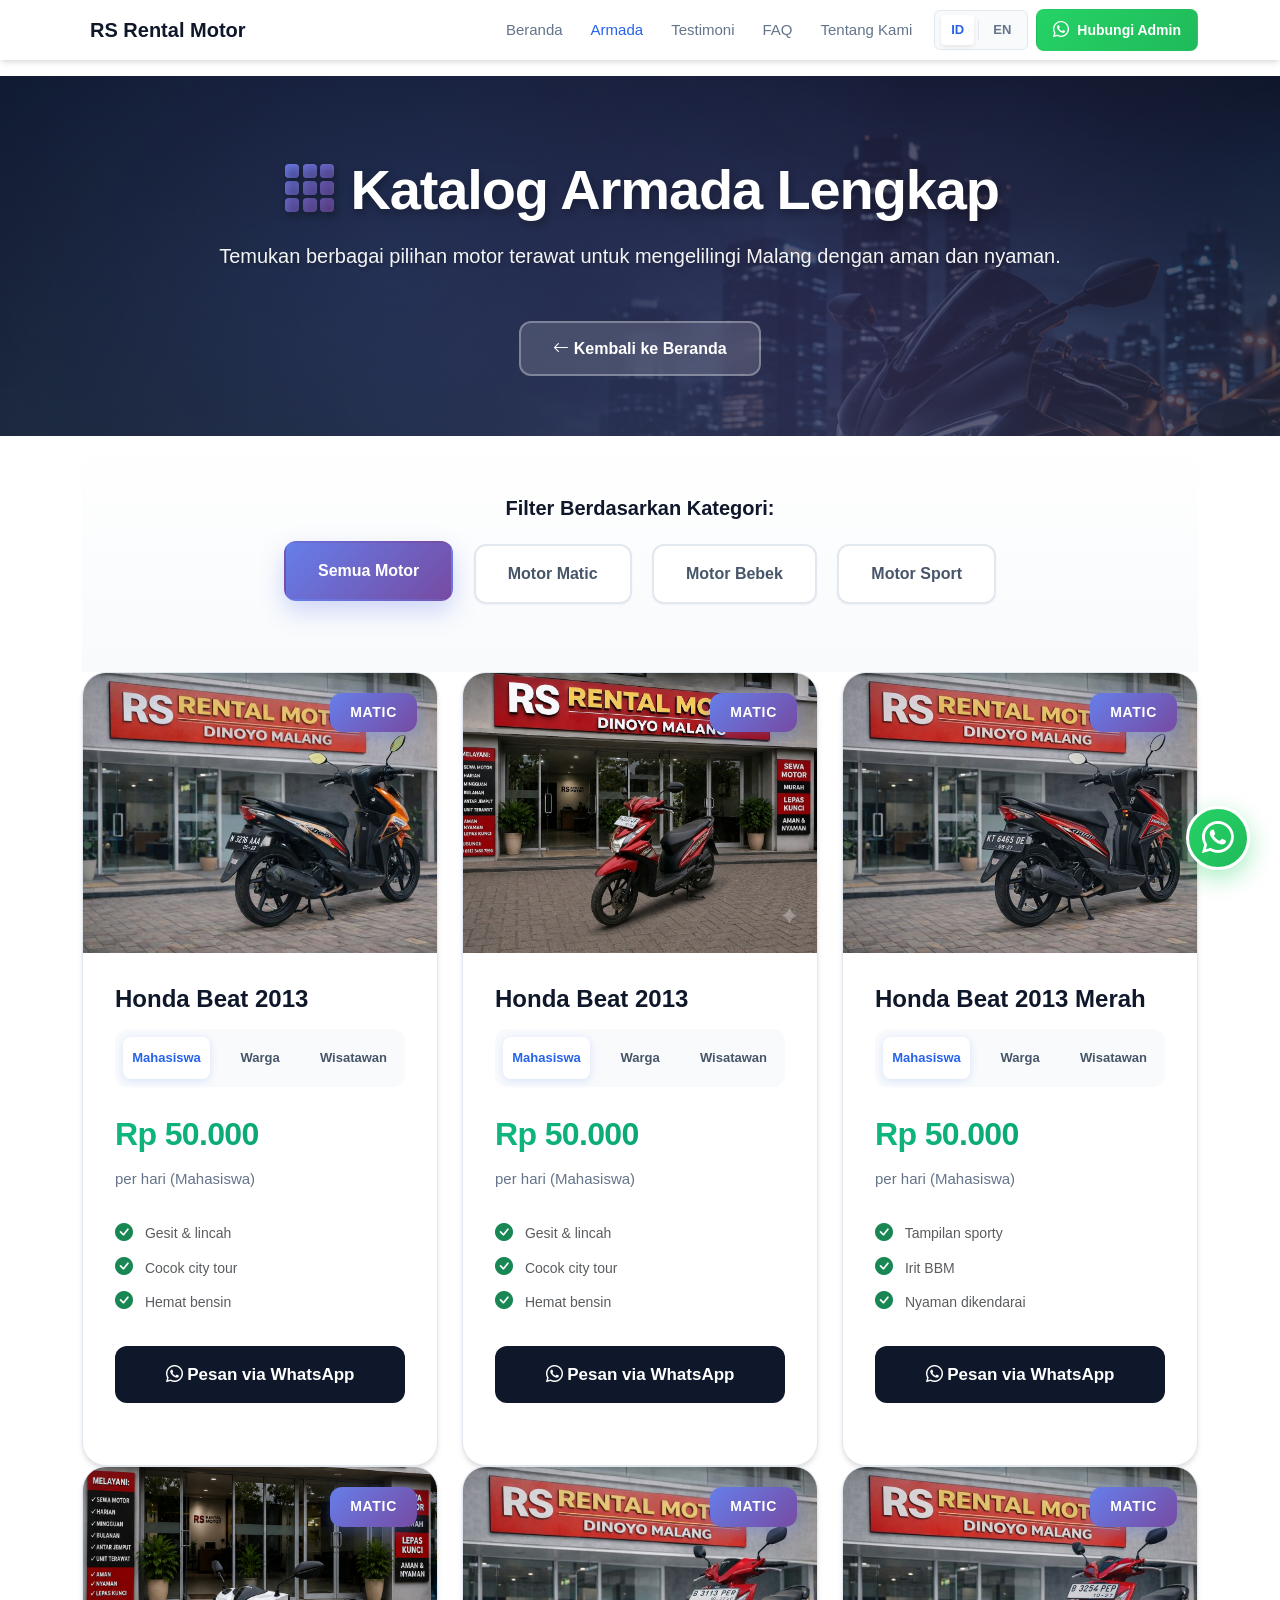
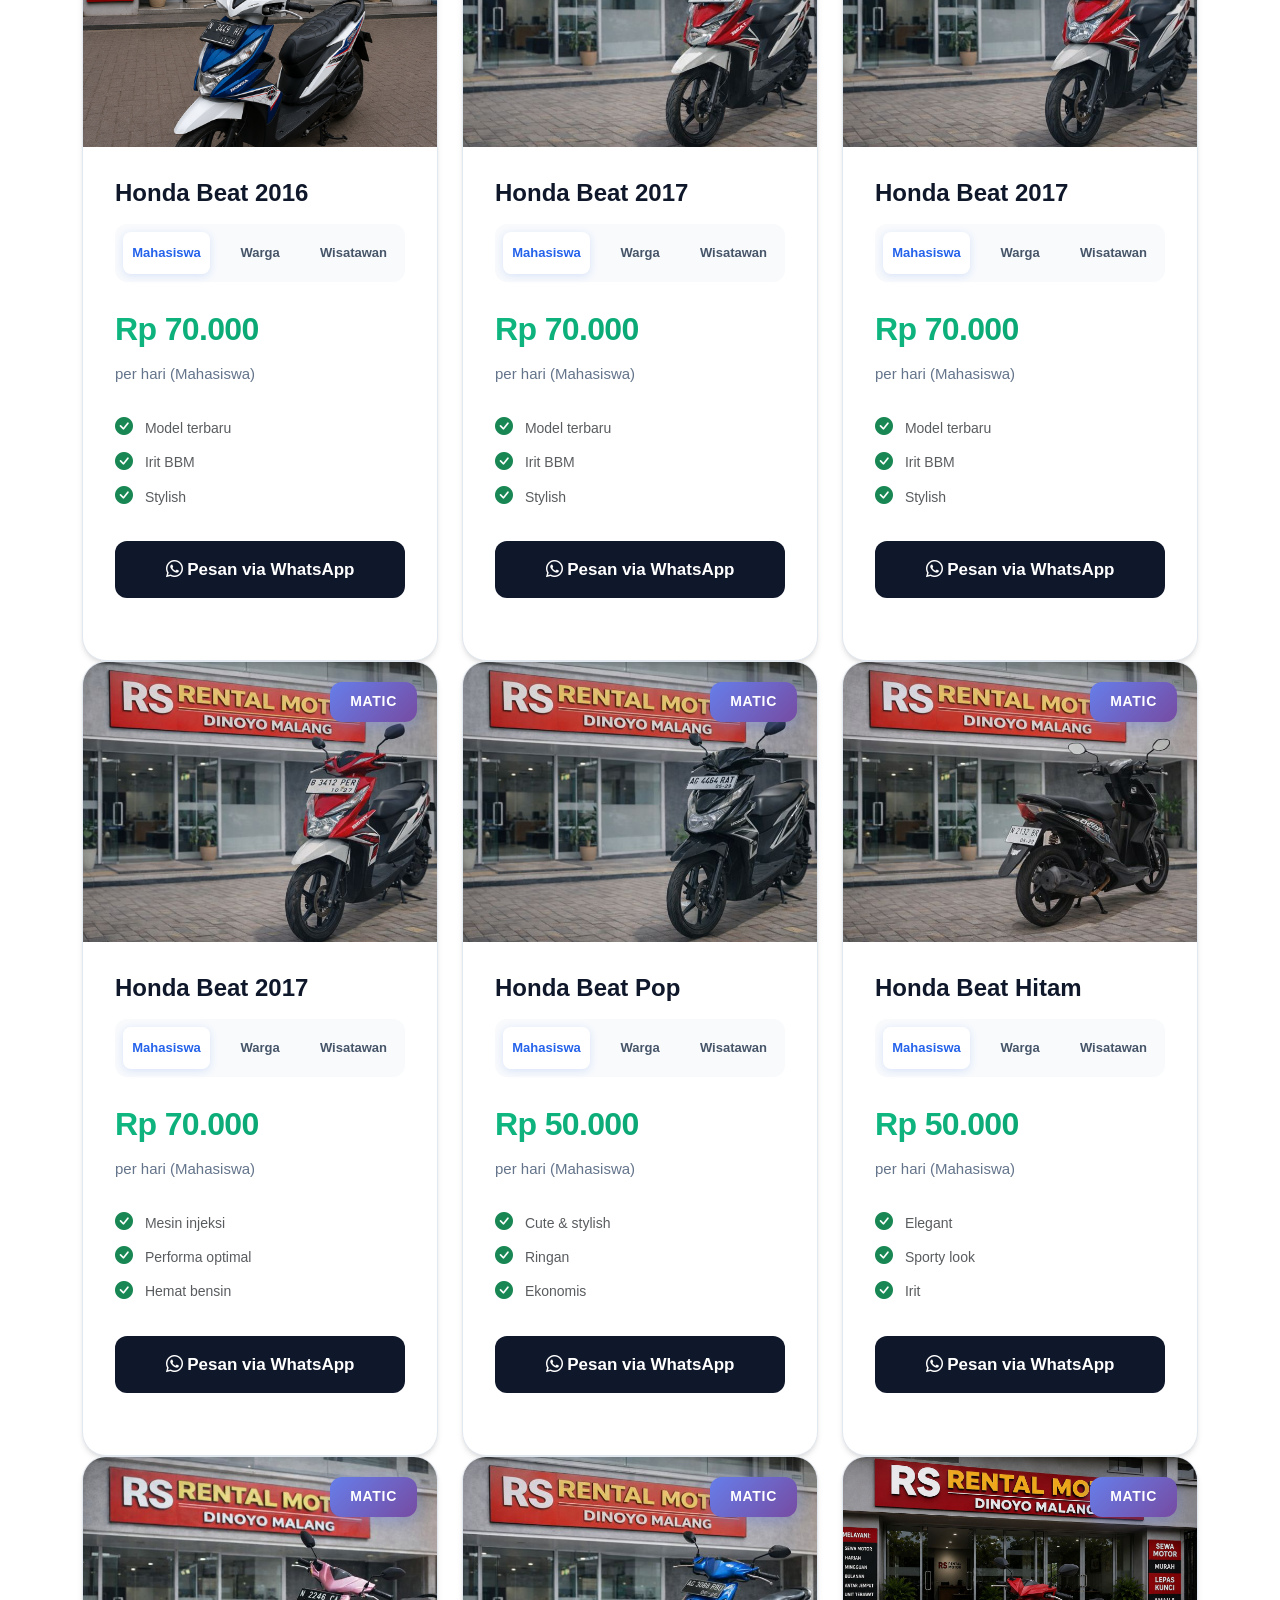
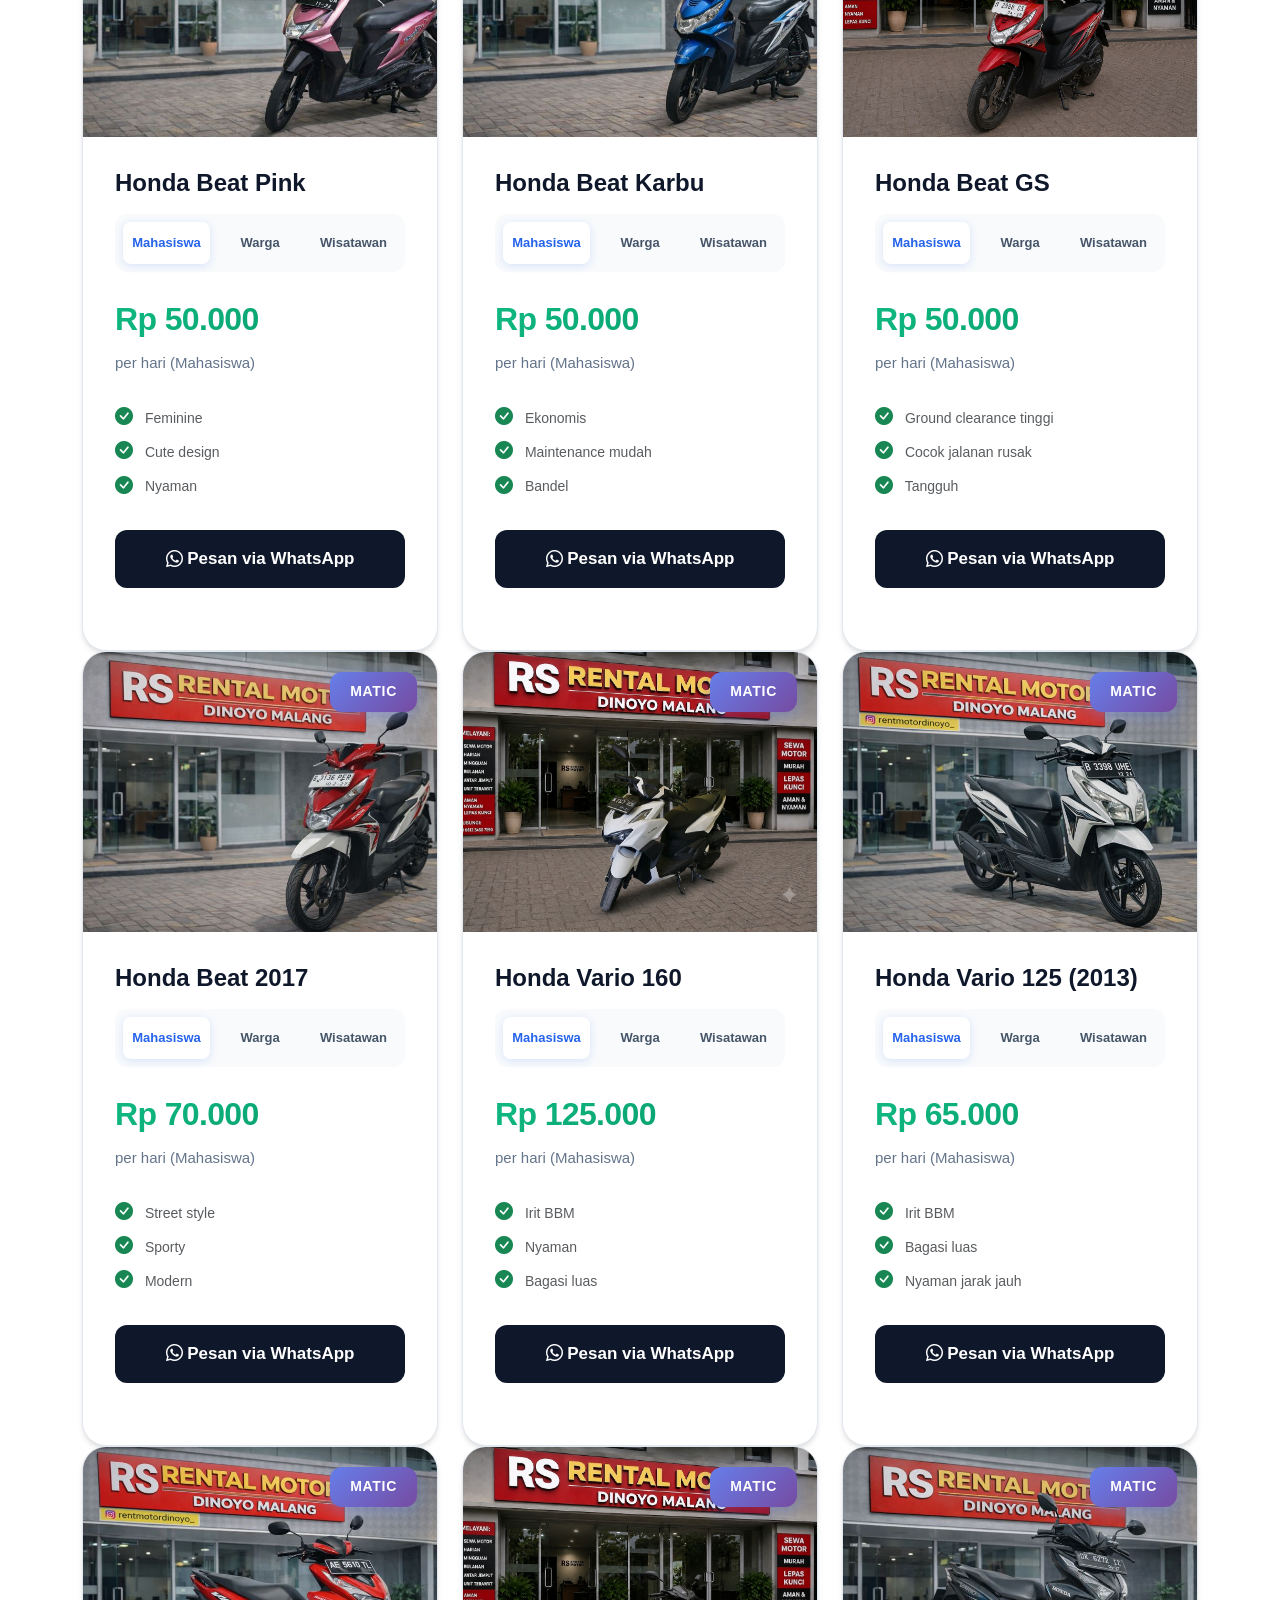
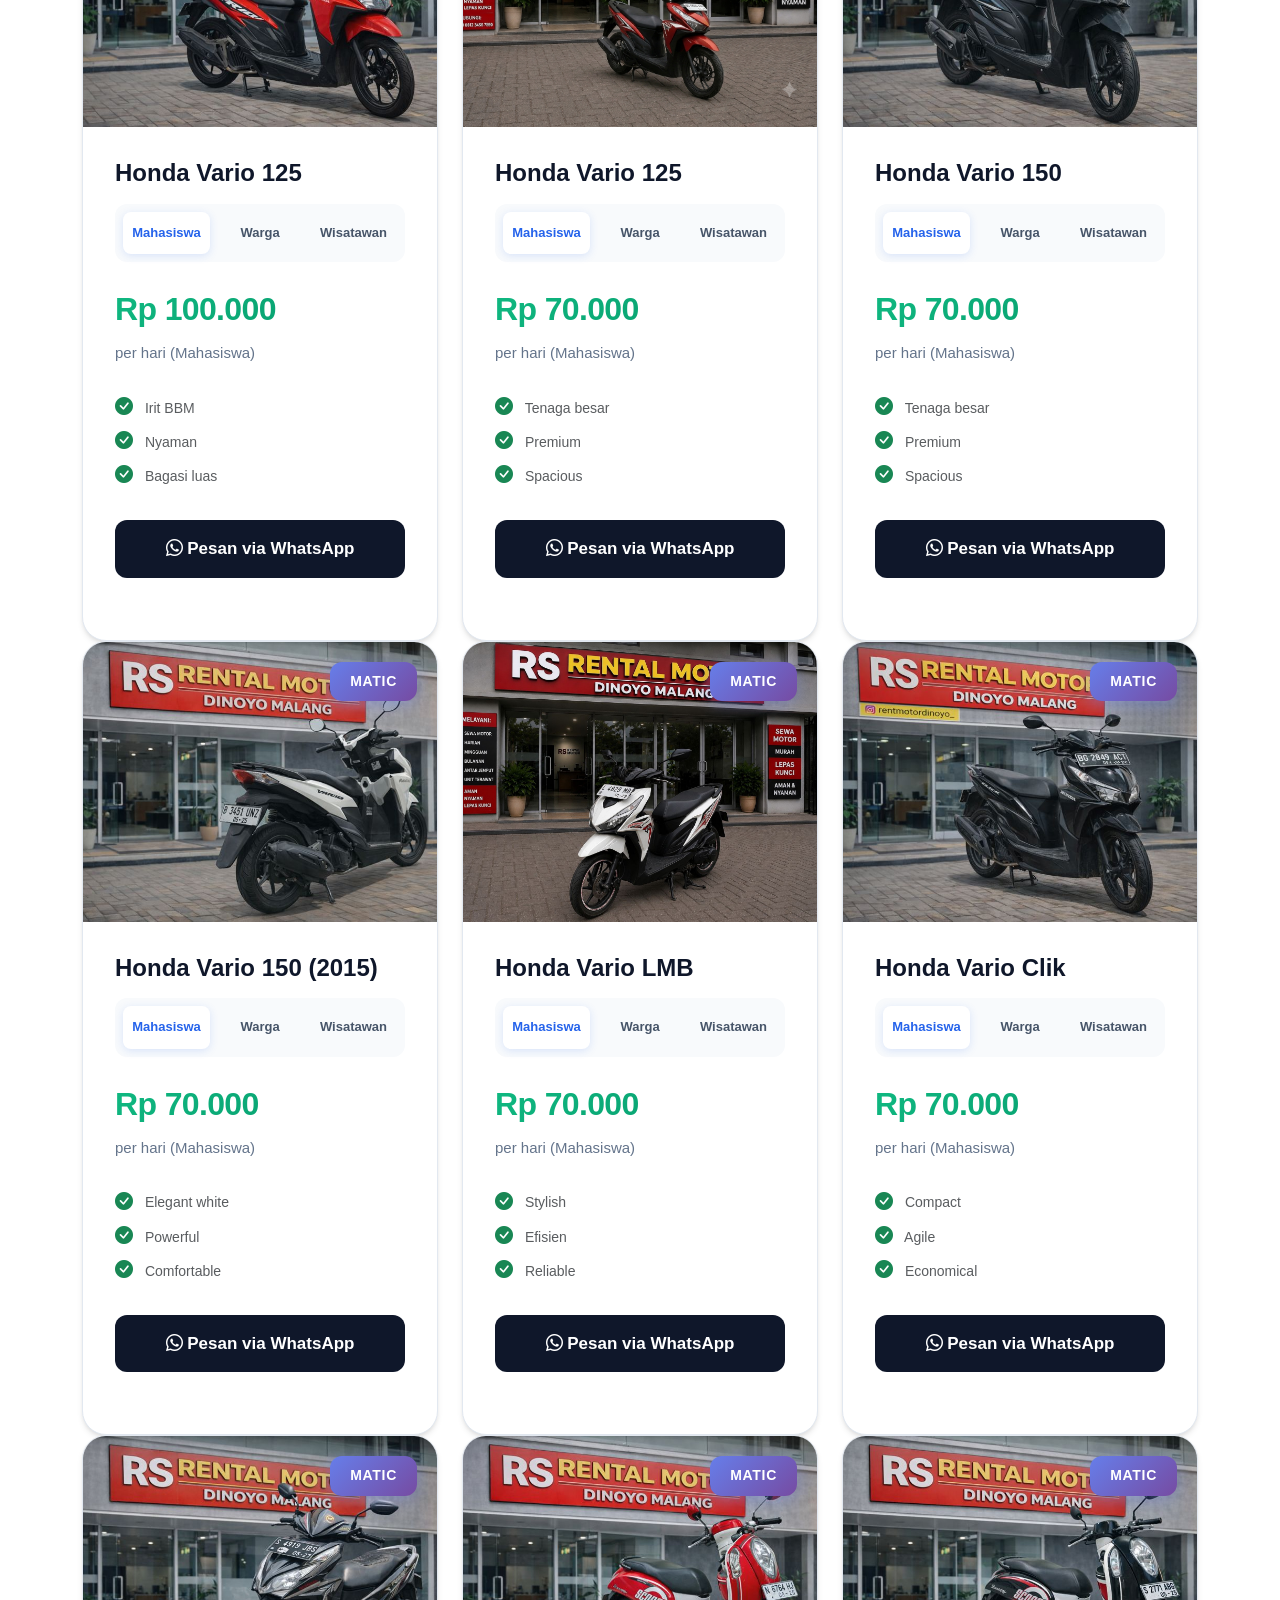
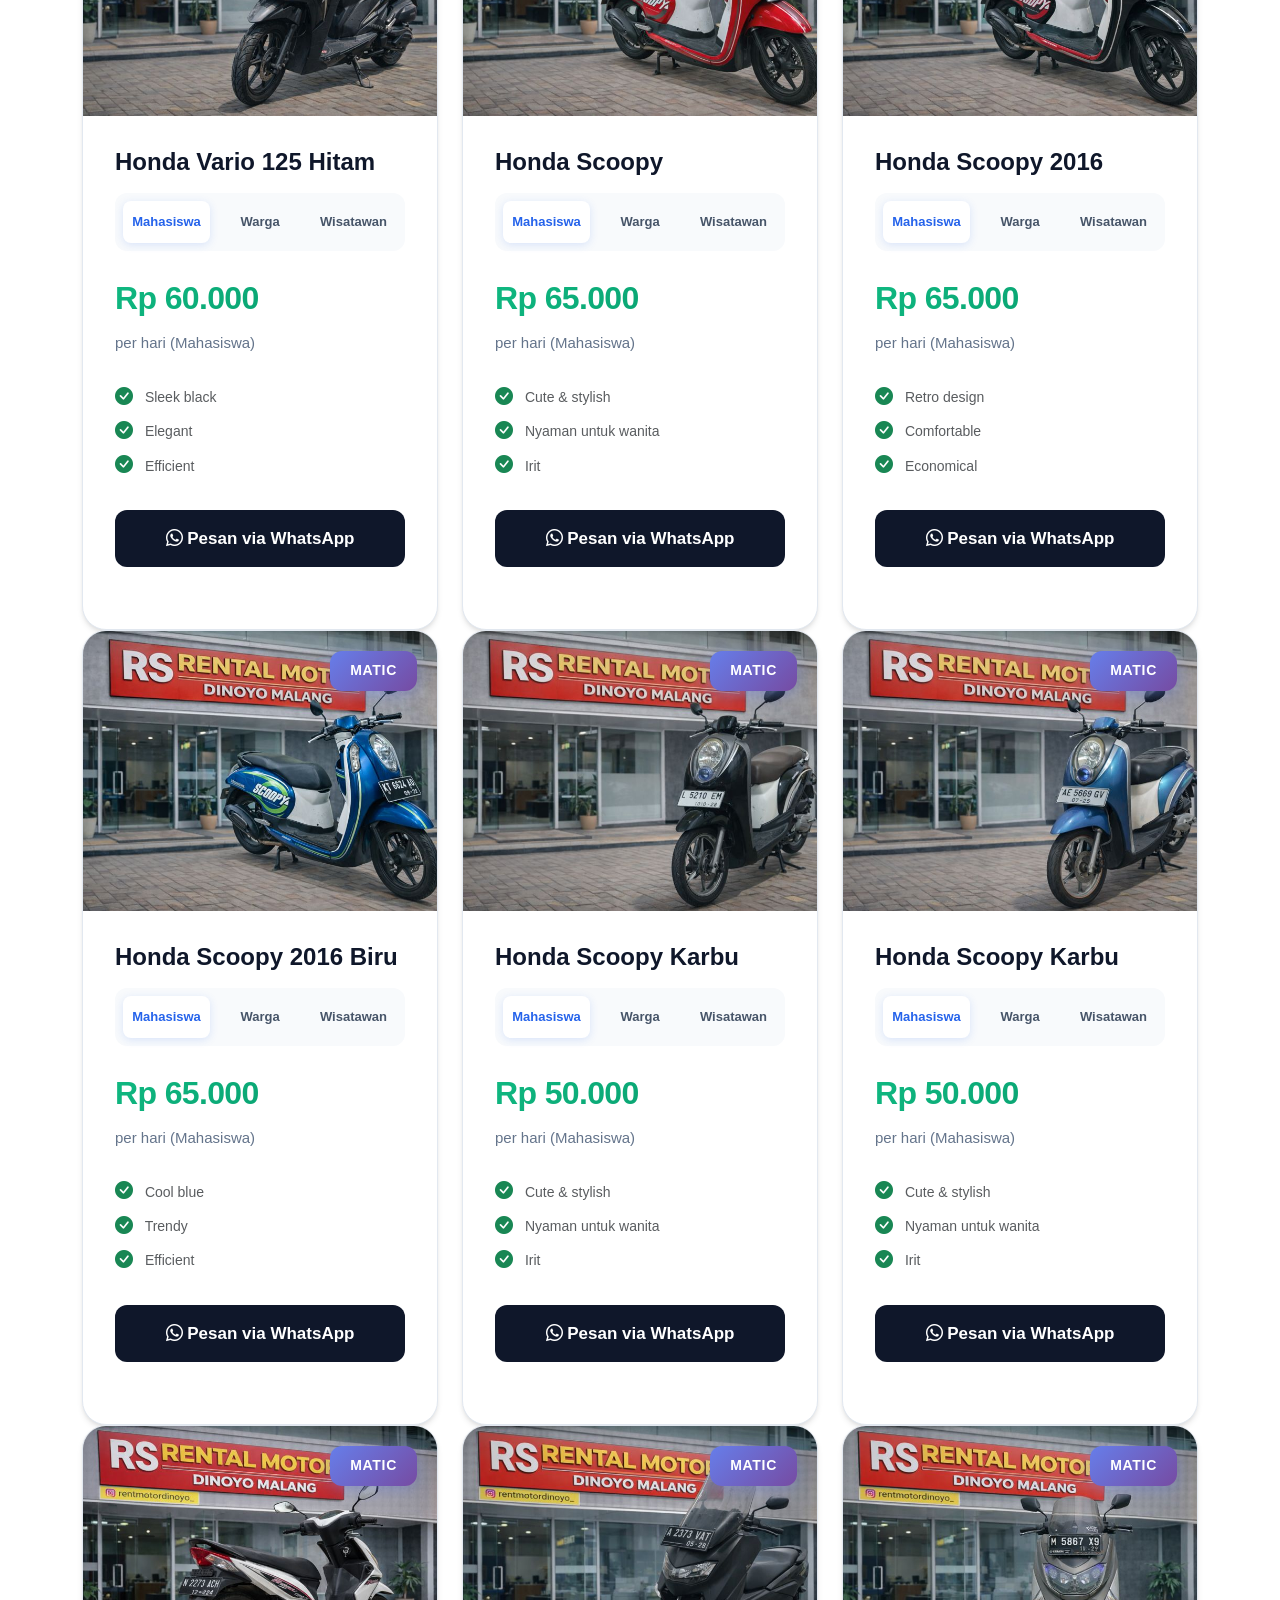
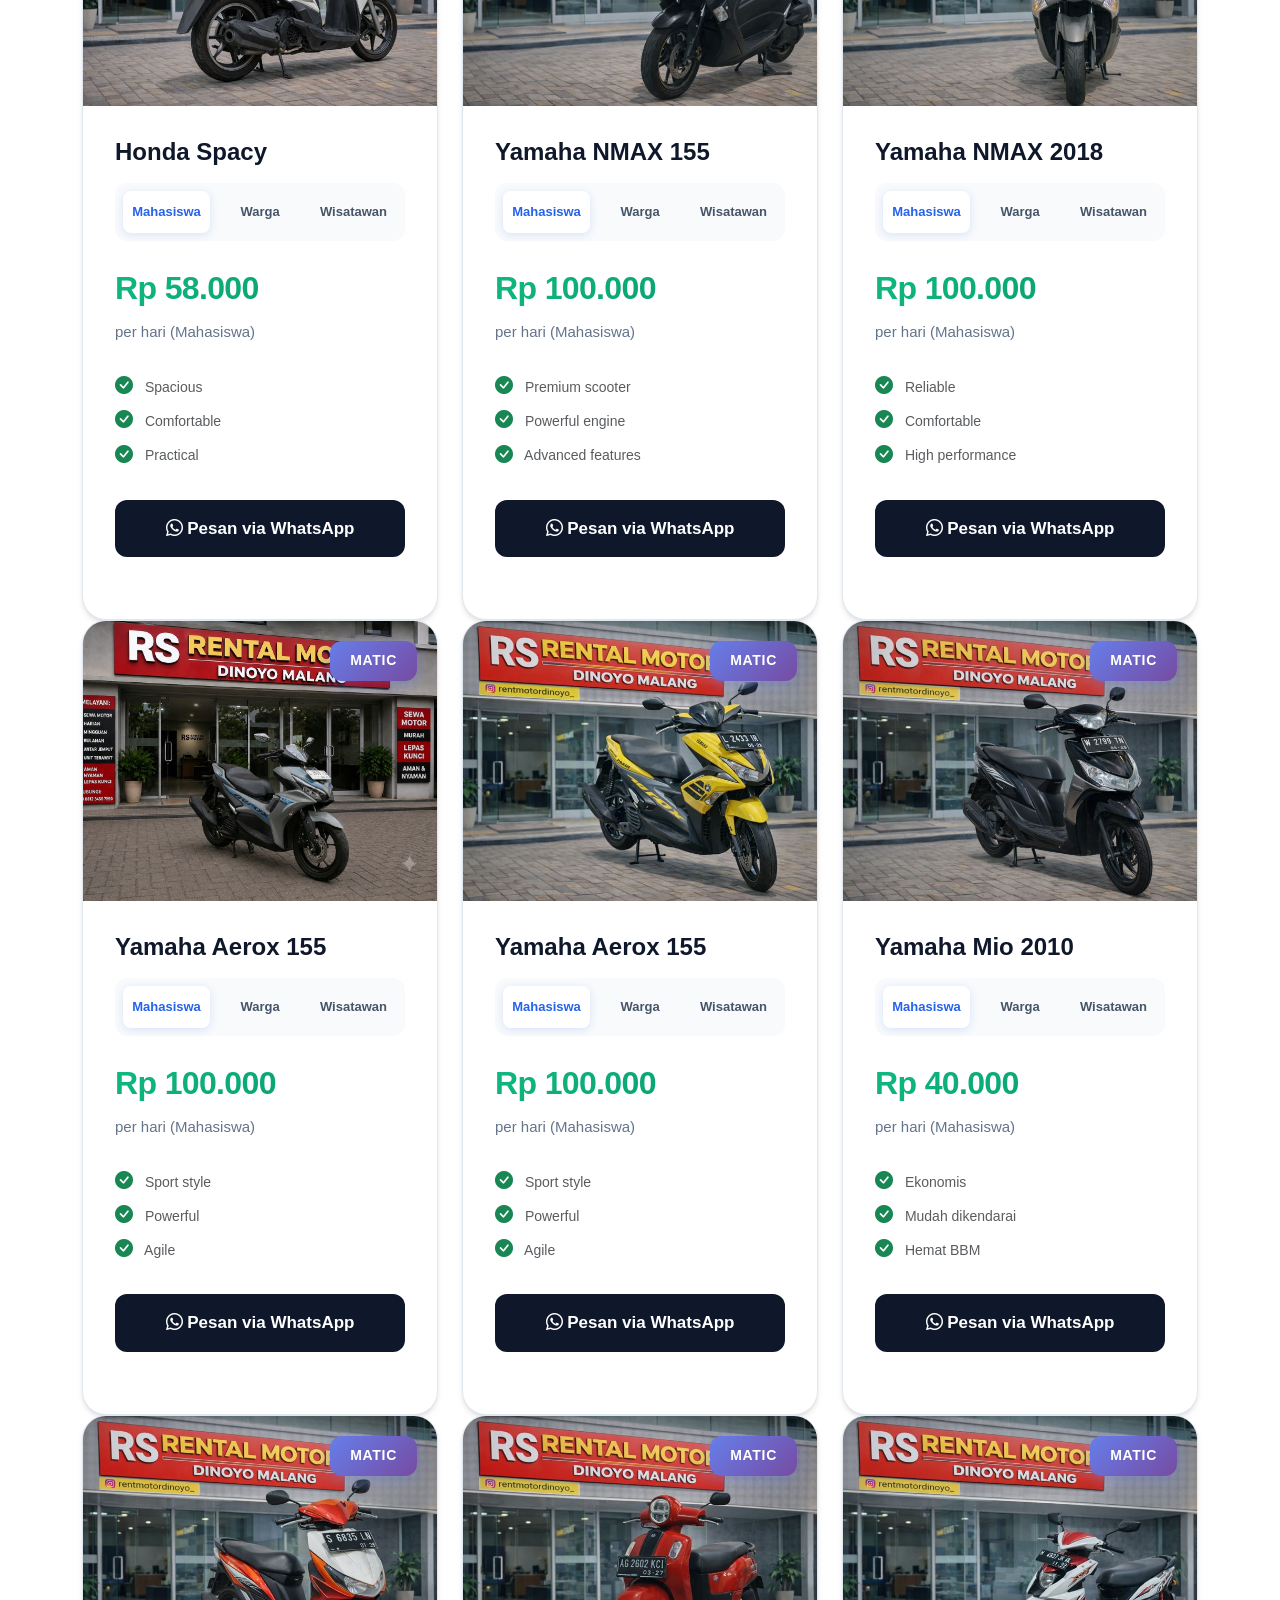
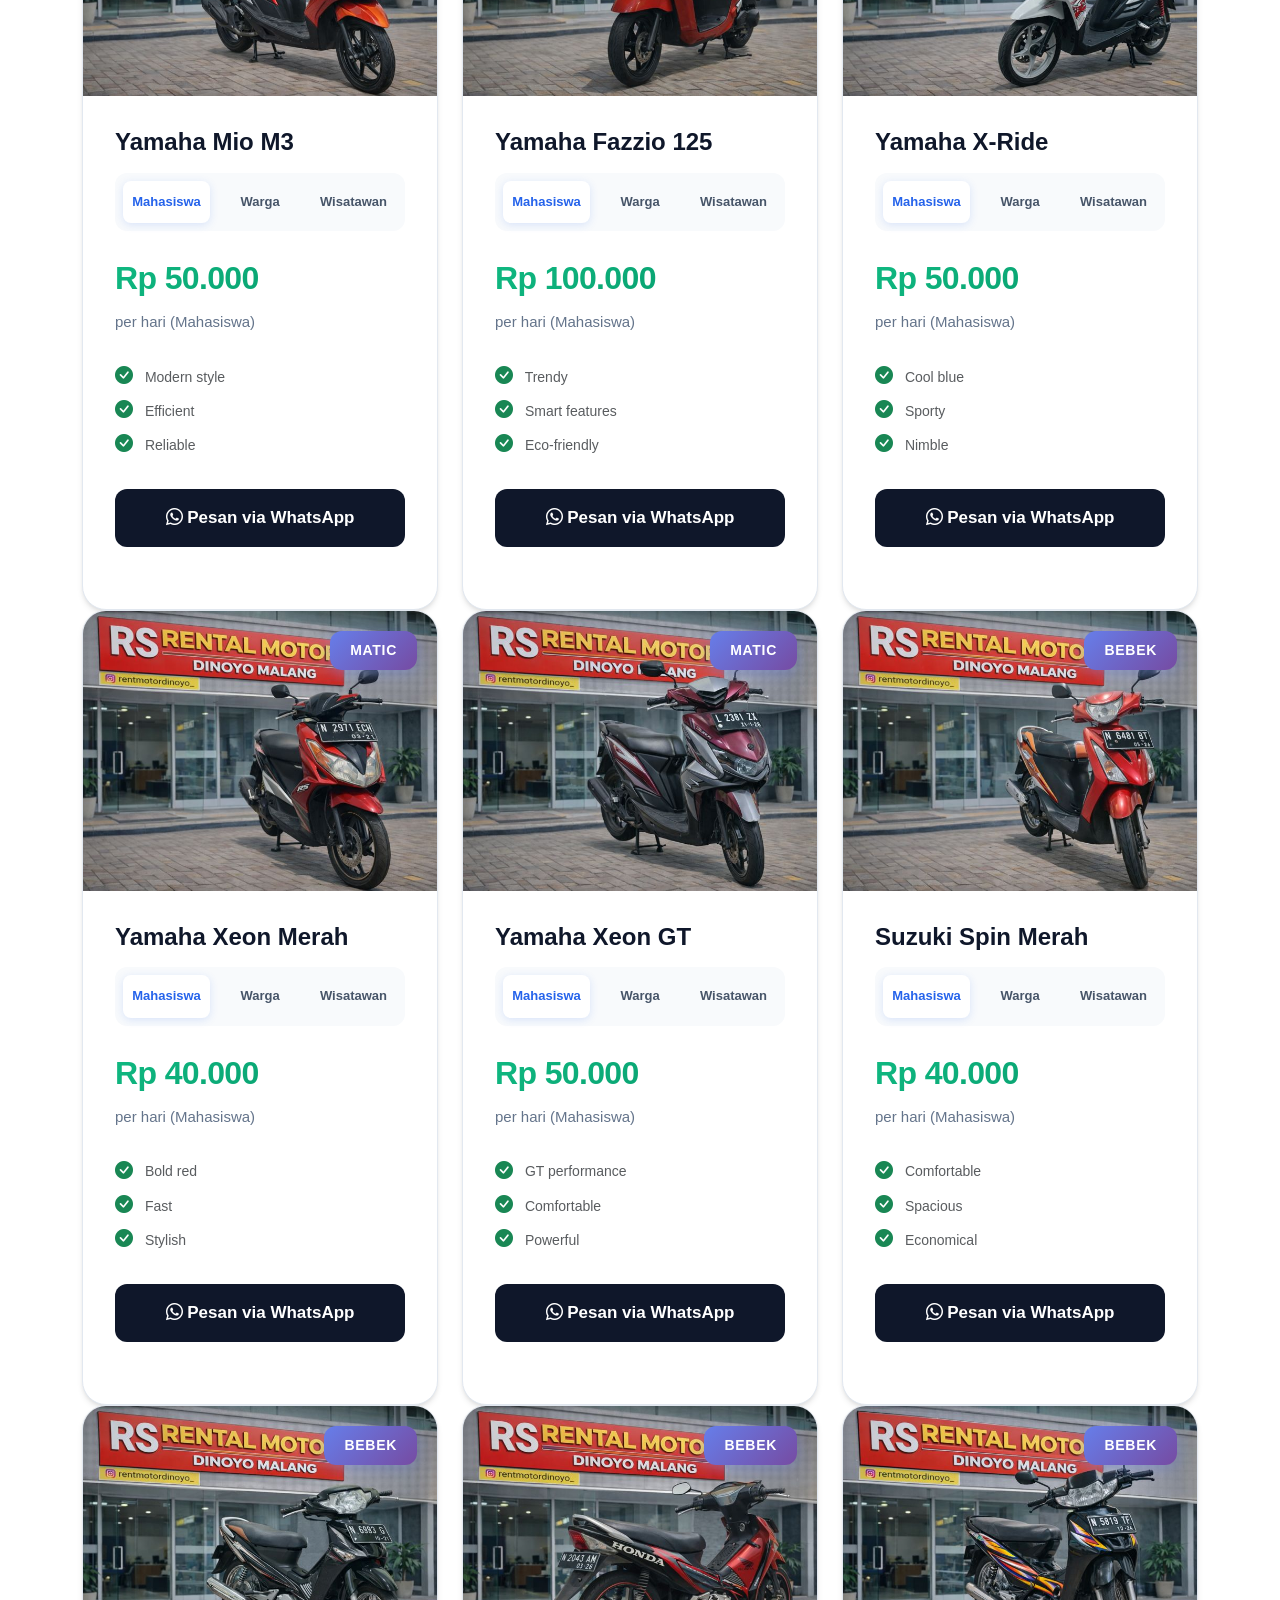
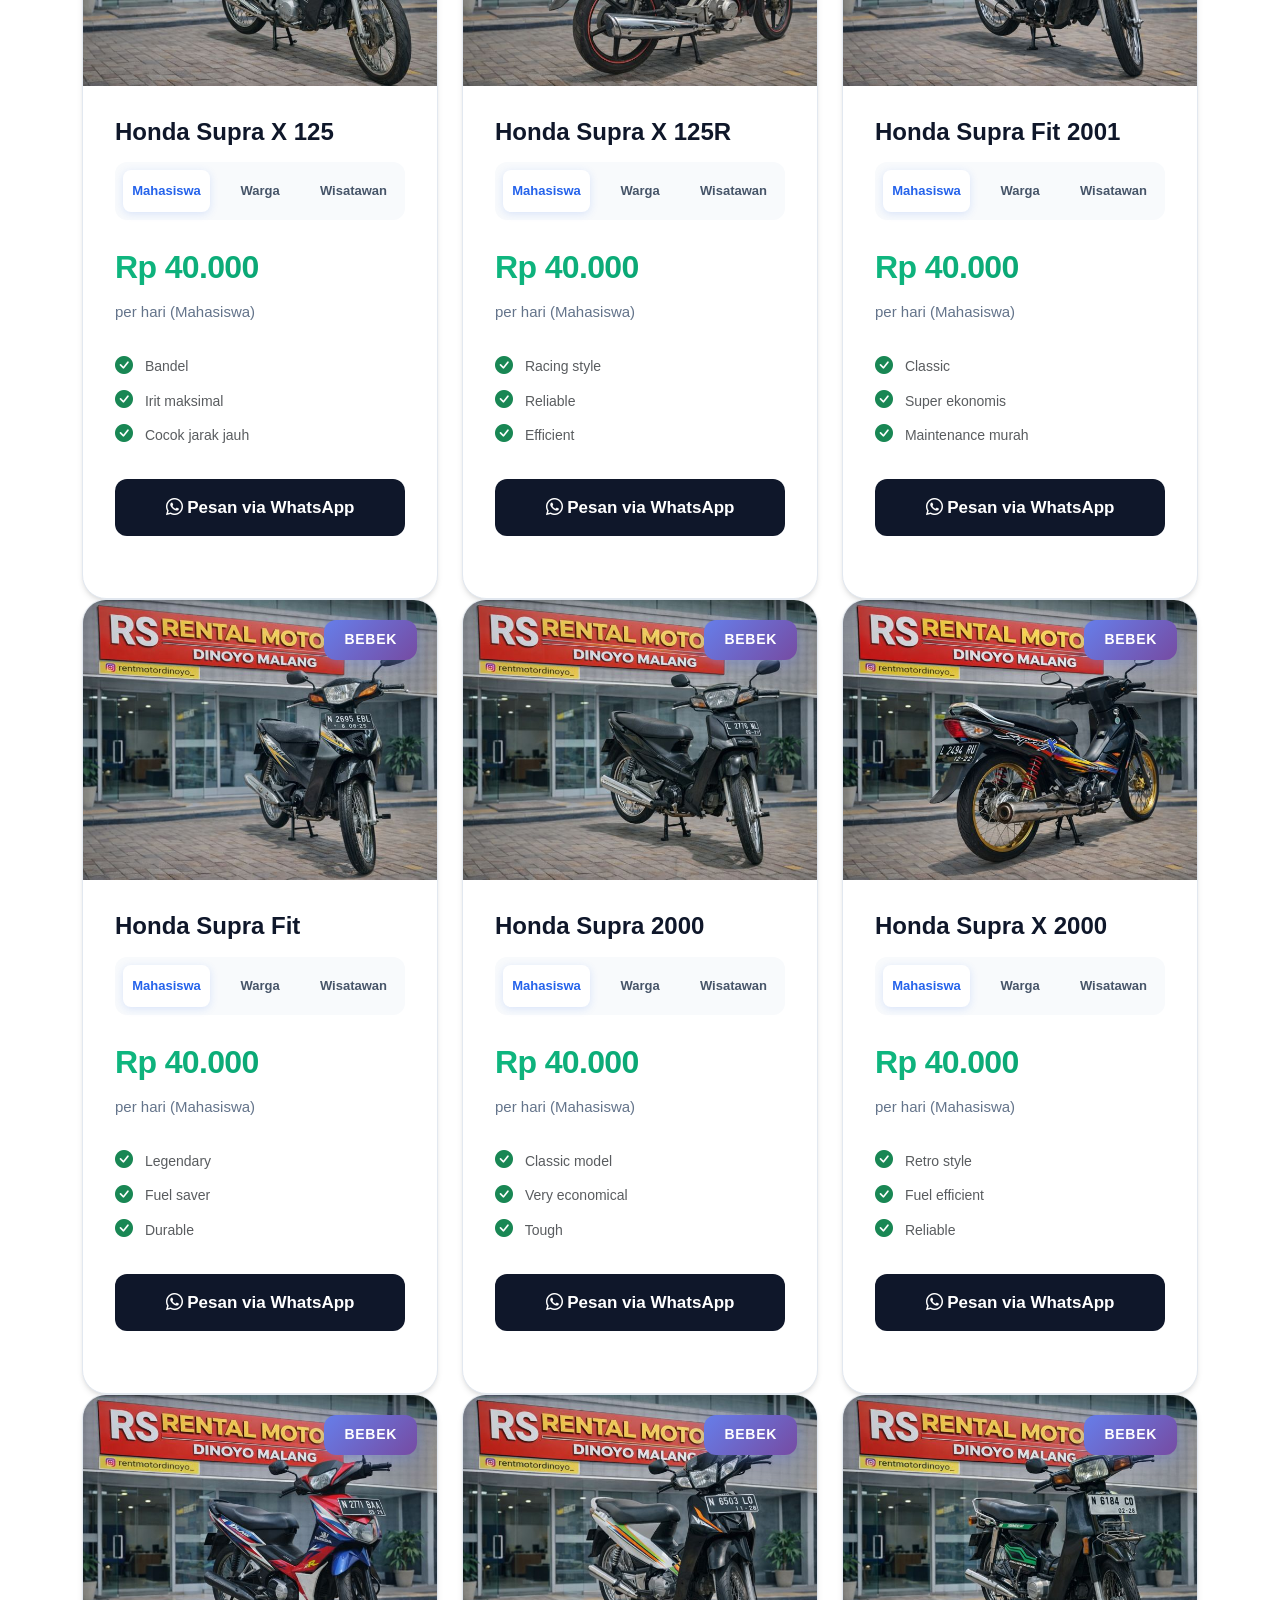
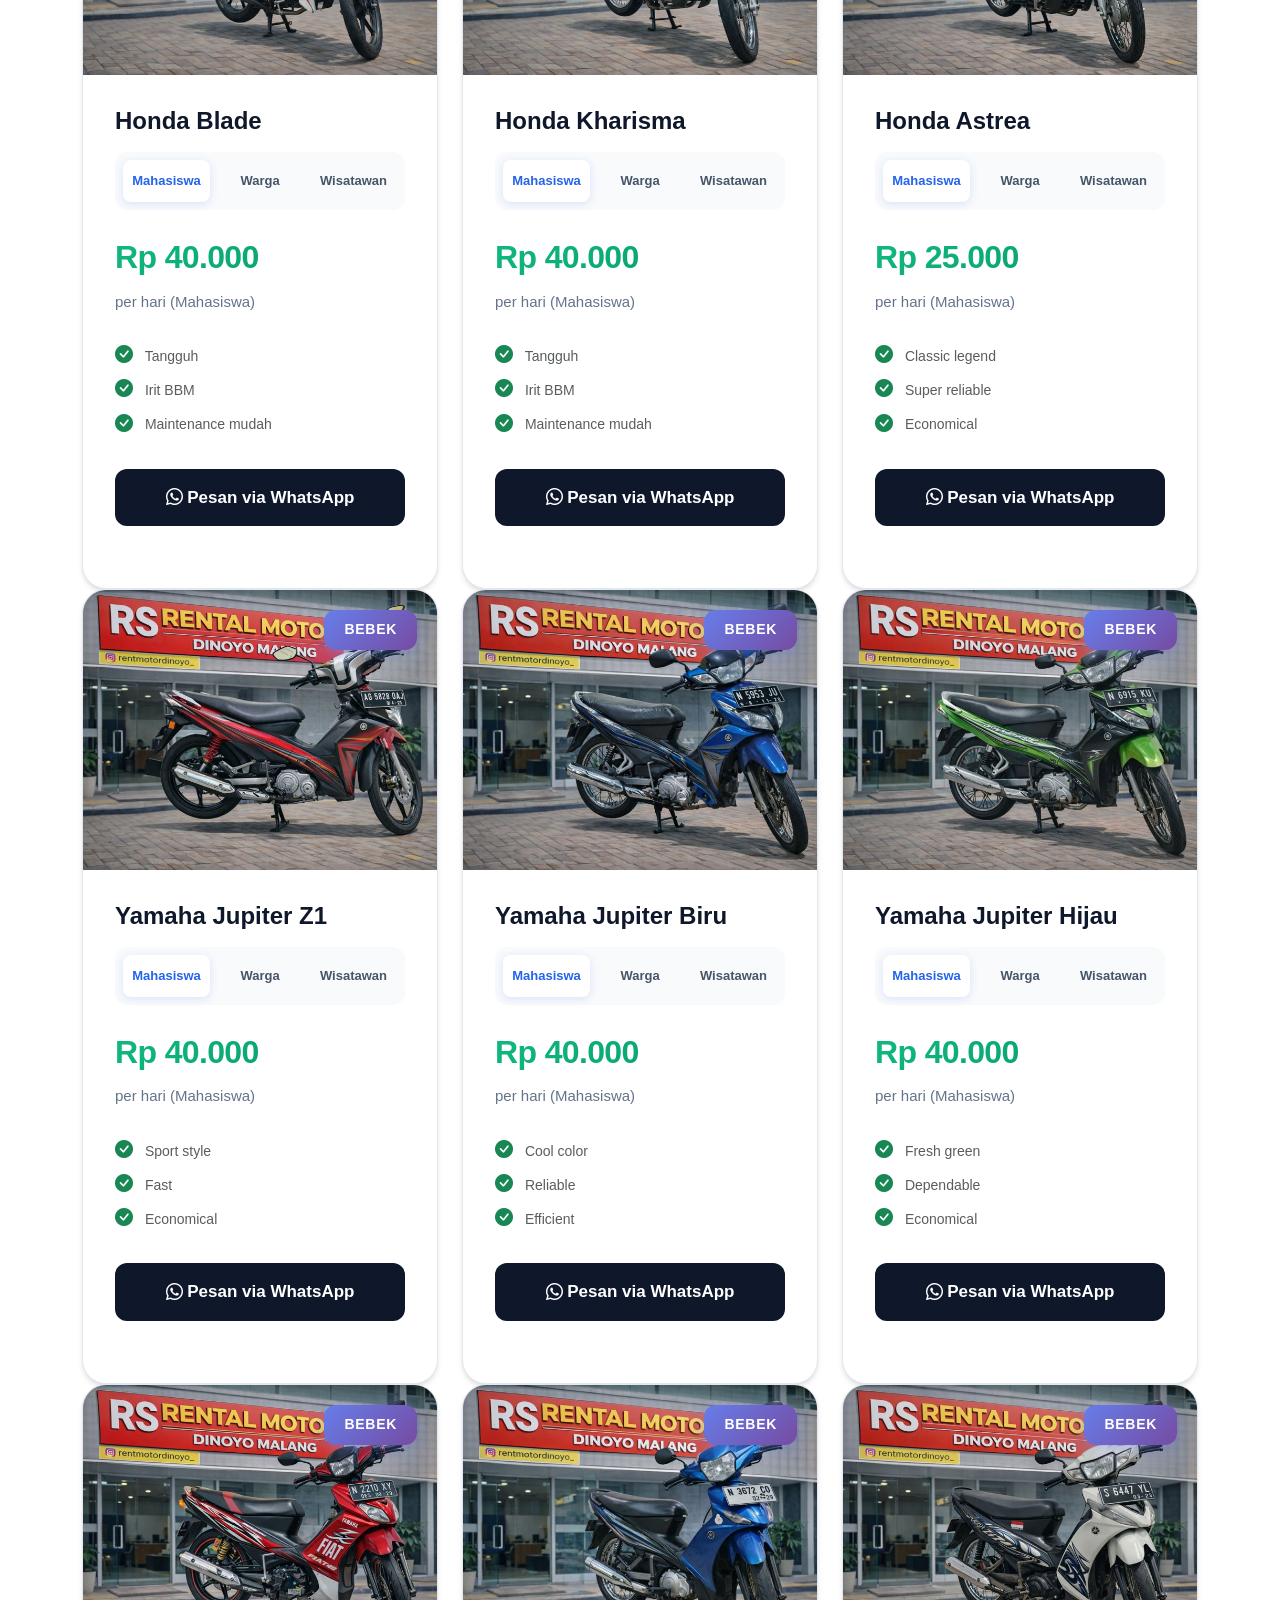
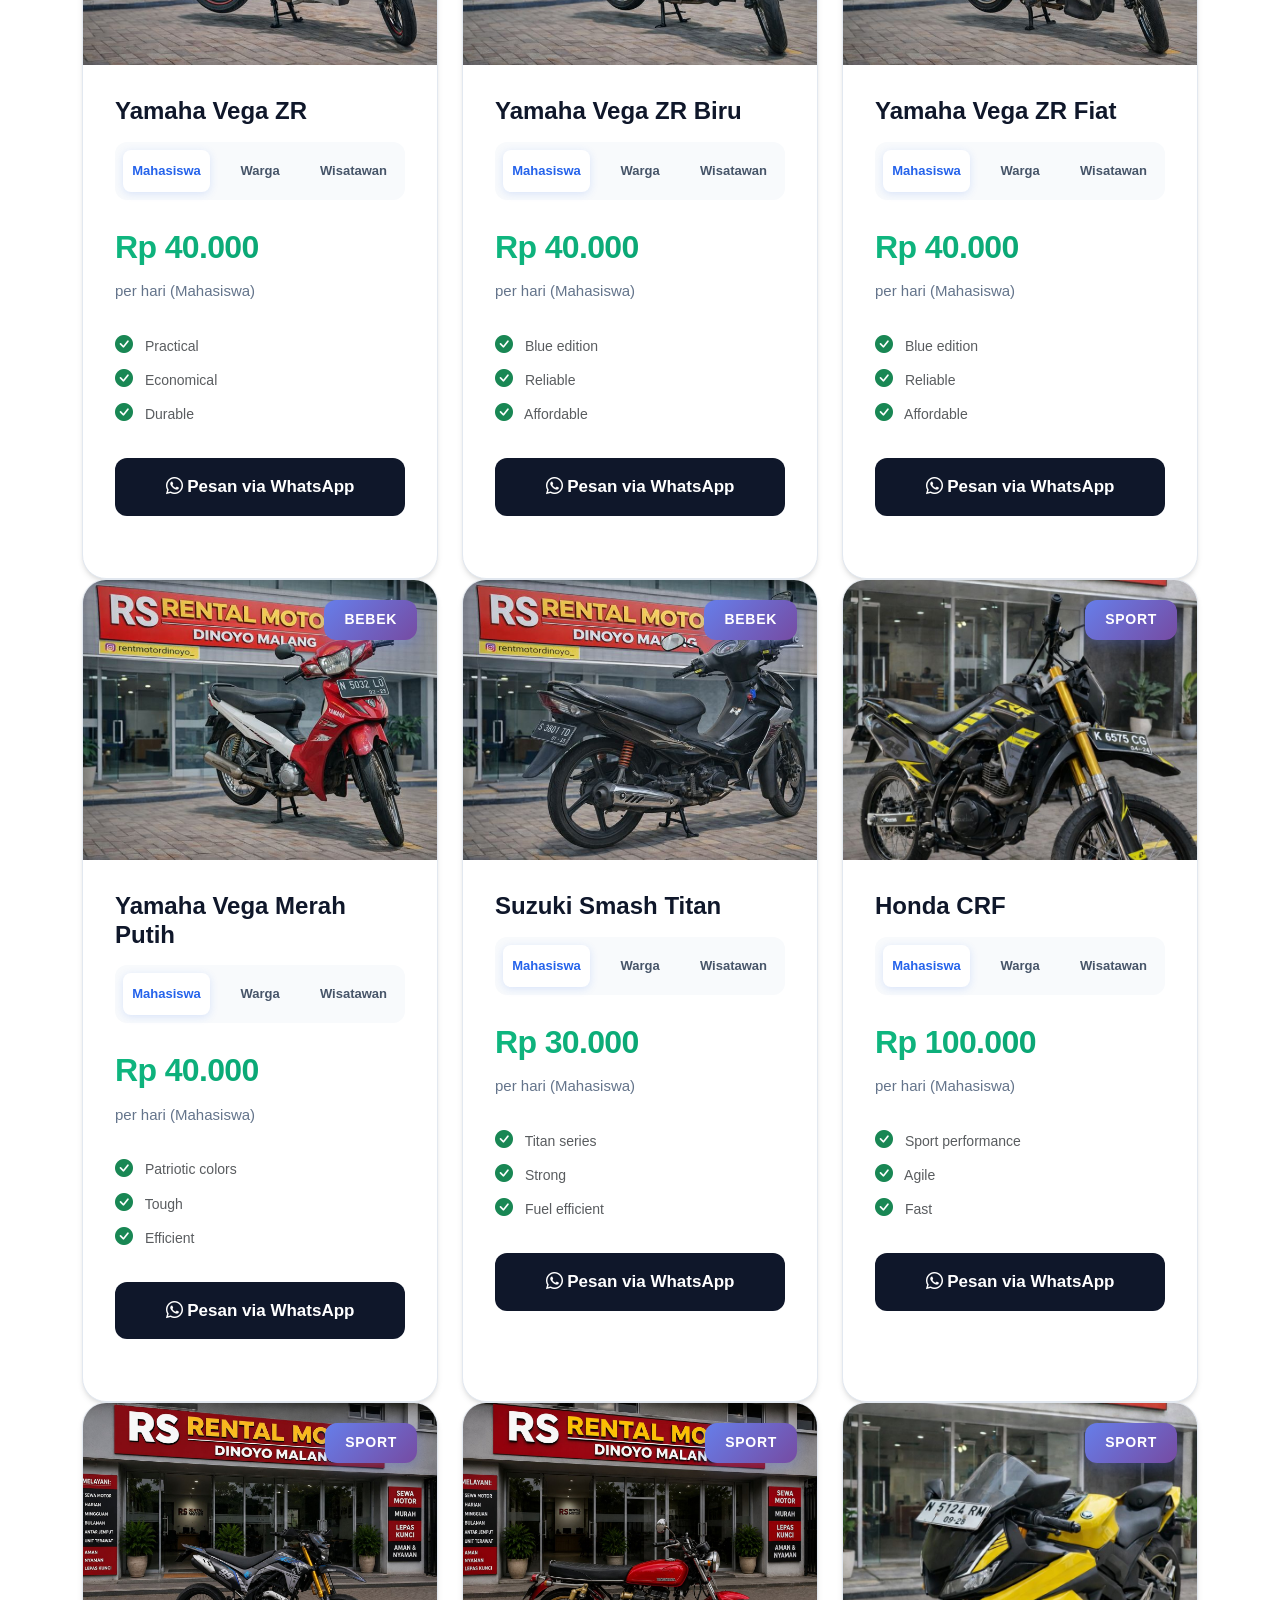
==== armada.html @ 83a7e144 "update halaman armada dan update halaman index dan update halaman tentang dan update halaman testimo" ====
<!DOCTYPE html>
<html lang="id">
<head>
    <meta charset="UTF-8">
    <meta name="viewport" content="width=device-width, initial-scale=1.0, maximum-scale=5.0, user-scalable=yes">
    <meta name="format-detection" content="telephone=yes">
    <meta name="mobile-web-app-capable" content="yes">
    <meta name="apple-mobile-web-app-capable" content="yes">
    <meta name="apple-mobile-web-app-status-bar-style" content="black-translucent">
    
    <!-- SEO Meta Tags -->
    <title>Katalog Armada Lengkap - RS Rental Motor Malang | Daftar Harga Motor</title>
    <meta name="description" content="Lihat semua pilihan motor yang tersedia di RS Rental Motor Malang. Berbagai pilihan motor matic dan bebek untuk keliling Malang. Harga mulai Rp 55.000/hari.">
    <meta name="keywords" content="rental motor malang, katalog motor rental malang, daftar harga rental motor malang, sewa vario malang, sewa beat malang, sewa nmax malang, harga rental motor malang">
    <meta name="author" content="RS Rental Motor Malang">
    <meta name="robots" content="index, follow">
    <meta name="googlebot" content="index, follow">
    <link rel="canonical" href="https://rs-rental-motor.pages.dev/armada.html">
    
    <!-- Open Graph Meta Tags -->
    <meta property="og:type" content="website">
    <meta property="og:title" content="Katalog Armada Lengkap - RS Rental Motor Malang">
    <meta property="og:description" content="Lihat semua pilihan motor yang tersedia di RS Rental Motor Malang. Harga mulai Rp 55.000/hari.">
    <meta property="og:url" content="https://rs-rental-motor.pages.dev/armada.html">
    <meta property="og:image" content="https://rs-rental-motor.pages.dev/assets/img/Hero.png">
    <meta property="og:locale" content="id_ID">
    
    <!-- Twitter Card Meta Tags -->
    <meta name="twitter:card" content="summary_large_image">
    <meta name="twitter:title" content="Katalog Armada Lengkap - RS Rental Motor Malang">
    <meta name="twitter:description" content="Lihat semua pilihan motor yang tersedia. Harga mulai Rp 55.000/hari.">
    <meta name="twitter:image" content="https://rs-rental-motor.pages.dev/assets/img/Hero.png">
    
    <!-- Favicon -->
    <link rel="icon" type="image/png" href="https://i.ibb.co.com/kgCFz6DF/Logo-RS.jpg">
    <link rel="shortcut icon" type="image/png" href="https://i.ibb.co.com/kgCFz6DF/Logo-RS.jpg">
    <link rel="apple-touch-icon" href="https://i.ibb.co.com/kgCFz6DF/Logo-RS.jpg">
    
    <!-- Bootstrap 5 CSS -->
    <link href="https://cdn.jsdelivr.net/npm/bootstrap@5.3.2/dist/css/bootstrap.min.css" rel="stylesheet">
    
    <!-- Bootstrap Icons -->
    <link rel="stylesheet" href="https://cdn.jsdelivr.net/npm/bootstrap-icons@1.11.3/font/bootstrap-icons.min.css">
    
    <!-- Custom CSS -->
    <style>
        :root {
            --primary-color: #2563eb;
            --primary-dark: #1d4ed8;
            --primary-light: #3b82f6;
            --success-color: #10b981;
            --success-dark: #059669;
            --dark-color: #0f172a;
            --text-dark: #1e293b;
            --text-body: #475569;
            --text-light: #64748b;
            --light-bg: #f8fafc;
            --border-color: #e2e8f0;
            --white: #ffffff;
            --gradient-primary: linear-gradient(135deg, #667eea 0%, #764ba2 100%);
            --gradient-success: linear-gradient(135deg, #10b981 0%, #059669 100%);
            --shadow-sm: 0 1px 2px 0 rgba(0, 0, 0, 0.05);
            --shadow-md: 0 4px 6px -1px rgba(0, 0, 0, 0.1), 0 2px 4px -1px rgba(0, 0, 0, 0.06);
            --shadow-lg: 0 10px 15px -3px rgba(0, 0, 0, 0.1), 0 4px 6px -2px rgba(0, 0, 0, 0.05);
            --shadow-xl: 0 20px 25px -5px rgba(0, 0, 0, 0.1), 0 10px 10px -5px rgba(0, 0, 0, 0.04);
        }
        
        * {
            margin: 0;
            padding: 0;
            box-sizing: border-box;
        }
        
        html {
            scroll-behavior: smooth;
        }
        
        body {
            font-family: 'Inter', -apple-system, BlinkMacSystemFont, 'Segoe UI', sans-serif;
            color: var(--text-body);
            padding-top: 76px;
            line-height: 1.7;
            -webkit-font-smoothing: antialiased;
            -moz-osx-font-smoothing: grayscale;
        }
        
        /* Navbar - Premium Style */
        .navbar {
            background-color: rgba(255, 255, 255, 0.98);
            backdrop-filter: blur(10px);
            box-shadow: var(--shadow-md);
            transition: all 0.3s ease;
        }
        
        .navbar-brand {
            font-weight: 800;
            font-size: 1.25rem;
            color: var(--dark-color) !important;
            display: flex;
            align-items: center;
            gap: 0.5rem;
            transition: transform 0.3s ease;
            margin-right: 1.5rem;
            white-space: nowrap;
        }
        
        .navbar-brand:hover {
            transform: translateY(-2px);
        }
        
        .navbar-brand i {
            font-size: 1.5rem;
        }
        
        .nav-link {
            font-weight: 500;
            color: var(--text-light) !important;
            padding: 0.5rem 0.875rem !important;
            transition: all 0.3s ease;
            position: relative;
            font-size: 0.9375rem;
            white-space: nowrap;
        }
        
        .nav-link:hover,
        .nav-link.active {
            color: var(--primary-color) !important;
        }
        
        /* Navbar WhatsApp Button */
        .btn-whatsapp {
            background: linear-gradient(135deg, #25d366 0%, #20ba5a 100%);
            color: white !important;
            padding: 0.5rem 1rem;
            border-radius: 8px;
            font-weight: 600;
            font-size: 0.875rem;
            transition: all 0.3s;
            text-decoration: none;
            display: inline-flex;
            align-items: center;
            gap: 0.5rem;
            white-space: nowrap;
        }
        
        .btn-whatsapp:hover {
            transform: translateY(-2px);
            box-shadow: 0 4px 12px rgba(37, 211, 102, 0.3);
        }
        
        .btn-whatsapp i {
            font-size: 1rem;
        }
        
        /* Page Header - Ultra Premium */
        .page-header {
            background: linear-gradient(rgba(15, 23, 42, 0.75), rgba(30, 41, 59, 0.75)), 
                        url('assets/img/Hero.png') center center / cover no-repeat fixed;
            color: white;
            padding: 80px 0 60px;
            margin-bottom: 0;
            position: relative;
            overflow: hidden;
        }
        
        .page-header::before {
            content: '';
            position: absolute;
            top: 0;
            left: 0;
            right: 0;
            bottom: 0;
            background: radial-gradient(circle at 30% 50%, rgba(102, 126, 234, 0.2) 0%, transparent 60%),
                        radial-gradient(circle at 70% 80%, rgba(118, 75, 162, 0.2) 0%, transparent 60%);
            animation: pulse-gradient 8s ease-in-out infinite;
        }
        
        @keyframes pulse-gradient {
            0%, 100% { opacity: 1; }
            50% { opacity: 0.6; }
        }
        
        .page-header .container {
            position: relative;
            z-index: 2;
        }
        
        .page-header h1 {
            font-size: 3.5rem;
            font-weight: 900;
            margin-bottom: 1rem;
            text-shadow: 2px 4px 8px rgba(0,0,0,0.3);
            letter-spacing: -0.02em;
        }
        
        .page-header p {
            font-size: 1.25rem;
            text-shadow: 1px 2px 4px rgba(0,0,0,0.3);
            opacity: 0.95;
            margin-bottom: 2rem;
        }
        
        .page-header h1 i {
            background: var(--gradient-primary);
            -webkit-background-clip: text;
            -webkit-text-fill-color: transparent;
            background-clip: text;
        }
        
        .btn-back {
            background: rgba(255, 255, 255, 0.15);
            backdrop-filter: blur(10px);
            color: white;
            border: 2px solid rgba(255, 255, 255, 0.3);
            padding: 0.75rem 2rem;
            border-radius: 12px;
            font-weight: 700;
            transition: all 0.3s ease;
            text-decoration: none;
            display: inline-block;
        }
        
        .btn-back:hover {
            background-color: white;
            color: var(--primary-color);
            border-color: white;
            transform: translateY(-3px);
            box-shadow: 0 10px 25px rgba(255,255,255,0.2);
        }
        
        /* Filter Section - Premium */
        .filter-section {
            background: linear-gradient(to bottom, var(--white) 0%, var(--light-bg) 100%);
            padding: 60px 0;
            margin-bottom: 0;
        }
        
        .filter-section h5 {
            font-weight: 700;
            color: var(--dark-color);
            margin-bottom: 2rem;
            font-size: 1.25rem;
        }
        
        .filter-btn {
            padding: 0.875rem 2rem;
            margin: 0.5rem;
            border: 2px solid var(--border-color);
            background-color: white;
            color: var(--text-body);
            border-radius: 12px;
            font-weight: 600;
            font-size: 1rem;
            transition: all 0.3s ease;
            box-shadow: var(--shadow-sm);
        }
        
        .filter-btn:hover {
            border-color: var(--primary-color);
            color: var(--primary-color);
            transform: translateY(-3px);
            box-shadow: var(--shadow-lg);
        }
        
        .filter-btn.active {
            background: var(--gradient-primary);
            color: white;
            border-color: transparent;
            transform: translateY(-3px);
            box-shadow: 0 10px 25px rgba(102, 126, 234, 0.3);
        }
        
        /* Motor Card - Ultra Premium */
        .motor-card {
            background: white;
            border: 1px solid var(--border-color);
            border-radius: 24px;
            overflow: hidden;
            transition: all 0.4s cubic-bezier(0.4, 0, 0.2, 1);
            box-shadow: var(--shadow-md);
            height: 100%;
            margin-bottom: 30px;
        }
        
        .motor-card:hover {
            transform: translateY(-16px);
            box-shadow: 0 30px 60px -12px rgba(102, 126, 234, 0.3);
            border-color: var(--primary-color);
        }
        
        .motor-card > div:first-child {
            position: relative;
            overflow: hidden;
            background: linear-gradient(to bottom, #f8fafc 0%, #e2e8f0 100%);
            height: 280px;
        }
        
        .motor-card img {
            width: 100%;
            height: 280px;
            object-fit: cover;
            transition: all 0.6s cubic-bezier(0.4, 0, 0.2, 1);
            cursor: pointer;
        }
        
        .motor-card:hover img {
            transform: scale(1.15) rotate(2deg);
        }
        
        /* Image Modal */
        .image-modal {
            display: none;
            position: fixed;
            z-index: 9999;
            left: 0;
            top: 0;
            width: 100%;
            height: 100%;
            background-color: rgba(0, 0, 0, 0.95);
            animation: fadeIn 0.3s ease;
        }
        
        @keyframes fadeIn {
            from { opacity: 0; }
            to { opacity: 1; }
        }
        
        .modal-content-wrapper {
            position: relative;
            margin: auto;
            padding: 20px;
            width: 90%;
            max-width: 900px;
            top: 50%;
            transform: translateY(-50%);
            animation: slideIn 0.4s ease;
        }
        
        @keyframes slideIn {
            from { 
                opacity: 0;
                transform: translateY(-50%) scale(0.8);
            }
            to { 
                opacity: 1;
                transform: translateY(-50%) scale(1);
            }
        }
        
        .modal-image-container {
            background: white;
            border-radius: 24px;
            overflow: hidden;
            box-shadow: 0 25px 50px rgba(0, 0, 0, 0.5);
        }
        
        .modal-image {
            width: 100%;
            height: auto;
            max-height: 60vh;
            object-fit: contain;
            background: linear-gradient(to bottom, #f8fafc 0%, #e2e8f0 100%);
        }
        
        .modal-info {
            background: white;
            padding: 2rem;
            border-radius: 0 0 24px 24px;
        }
        
        .modal-title {
            font-size: 1.75rem;
            font-weight: 800;
            color: var(--dark-color);
            margin-bottom: 1rem;
        }
        
        .modal-plat {
            display: inline-flex;
            align-items: center;
            gap: 0.75rem;
            background: linear-gradient(135deg, #1e40af 0%, #3b82f6 100%);
            color: white;
            padding: 0.75rem 1.5rem;
            border-radius: 12px;
            font-weight: 700;
            font-size: 1.25rem;
            margin-bottom: 1rem;
            letter-spacing: 0.1em;
            box-shadow: 0 4px 15px rgba(37, 99, 235, 0.3);
        }
        
        .modal-plat i {
            font-size: 1.5rem;
        }
        
        .modal-category {
            display: inline-block;
            background: var(--gradient-primary);
            color: white;
            padding: 0.5rem 1rem;
            border-radius: 8px;
            font-weight: 600;
            font-size: 0.875rem;
            margin-left: 1rem;
        }
        
        .close-modal {
            position: absolute;
            top: 20px;
            right: 20px;
            color: white;
            font-size: 3rem;
            font-weight: 300;
            cursor: pointer;
            width: 50px;
            height: 50px;
            background: rgba(255, 255, 255, 0.1);
            backdrop-filter: blur(10px);
            border-radius: 50%;
            display: flex;
            align-items: center;
            justify-content: center;
            transition: all 0.3s;
            border: 2px solid rgba(255, 255, 255, 0.2);
        }
        
        .close-modal:hover {
            background: rgba(255, 255, 255, 0.2);
            transform: rotate(90deg);
        }
        
        /* Responsive Modal */
        @media (max-width: 768px) {
            .modal-content-wrapper {
                width: 95%;
                padding: 10px;
            }
            
            .modal-image {
                max-height: 50vh;
            }
            
            .modal-info {
                padding: 1.5rem;
            }
            
            .modal-title {
                font-size: 1.25rem;
            }
            
            .modal-plat {
                font-size: 1rem;
                padding: 0.625rem 1.25rem;
            }
            
            .modal-plat i {
                font-size: 1.25rem;
            }
            
            .close-modal {
                width: 40px;
                height: 40px;
                font-size: 2rem;
                top: 10px;
                right: 10px;
            }
        }
        
        @media (max-width: 480px) {
            .modal-info {
                padding: 1rem;
            }
            
            .modal-title {
                font-size: 1.125rem;
                margin-bottom: 0.75rem;
            }
            
            .modal-plat {
                font-size: 0.9375rem;
                padding: 0.5rem 1rem;
                display: flex;
                width: 100%;
                justify-content: center;
            }
            
            .modal-category {
                font-size: 0.8125rem;
                margin-left: 0;
                margin-top: 0.5rem;
                display: block;
            }
        }
        
        .motor-card .card-body {
            padding: 2rem;
        }
        
        .motor-card .card-title {
            font-weight: 800;
            font-size: 1.5rem;
            color: var(--dark-color);
            margin-bottom: 1rem;
        }
        
        /* Price Tabs */
        .price-tabs {
            display: flex;
            gap: 0.4rem;
            margin-bottom: 1.25rem;
            background: var(--light-bg);
            padding: 0.5rem;
            border-radius: 12px;
        }
        
        .price-tab {
            flex: 1;
            padding: 0.625rem 0.5rem;
            border: none;
            background: transparent;
            border-radius: 8px;
            font-weight: 600;
            font-size: 0.8125rem;
            color: var(--text-body);
            cursor: pointer;
            transition: all 0.3s;
            text-align: center;
        }
        
        .price-tab.active {
            background: white;
            color: var(--primary-color);
            box-shadow: 0 2px 8px rgba(37, 99, 235, 0.15);
        }
        
        .price-tab:hover:not(.active) {
            background: rgba(255,255,255,0.6);
        }
        
        .price-content {
            display: none;
        }
        
        .price-content.active {
            display: block;
        }
        
        .motor-card .price {
            font-size: 2rem;
            font-weight: 900;
            background: var(--gradient-success);
            -webkit-background-clip: text;
            -webkit-text-fill-color: transparent;
            background-clip: text;
            margin-bottom: 0.25rem;
            letter-spacing: -0.02em;
        }
        
        .motor-card .price-period {
            font-size: 0.9375rem;
            color: var(--text-light);
            margin-bottom: 1.5rem;
            font-weight: 500;
        }
        
        .motor-card .card-text {
            margin-bottom: 1.75rem;
            line-height: 1.9;
        }
        
        .motor-card .card-text i {
            color: var(--success-color);
            margin-right: 0.5rem;
            font-size: 1.125rem;
        }
        
        .badge-category {
            position: absolute;
            top: 20px;
            right: 20px;
            background: var(--gradient-primary);
            color: white;
            padding: 0.5rem 1.25rem;
            border-radius: 12px;
            font-weight: 700;
            font-size: 0.875rem;
            text-transform: uppercase;
            letter-spacing: 0.05em;
            box-shadow: 0 4px 15px rgba(102, 126, 234, 0.4);
            z-index: 10;
        }
        
        .btn-pesan {
            width: 100%;
            background: var(--dark-color);
            color: white;
            border: none;
            padding: 1rem;
            border-radius: 12px;
            font-weight: 700;
            font-size: 1.0625rem;
            transition: all 0.3s;
            position: relative;
            overflow: hidden;
        }
        
        .btn-pesan::before {
            content: '';
            position: absolute;
            top: 0;
            left: -100%;
            width: 100%;
            height: 100%;
            background: linear-gradient(90deg, transparent, rgba(255,255,255,0.2), transparent);
            transition: left 0.5s;
        }
        
        .btn-pesan:hover::before {
            left: 100%;
        }
        
        .btn-pesan:hover {
            background: linear-gradient(135deg, var(--dark-color) 0%, #334155 100%);
            transform: translateY(-2px);
            box-shadow: 0 10px 25px rgba(15, 23, 42, 0.3);
        }
        
        /* Footer - Premium */
        footer {
            background: linear-gradient(to bottom, #0f172a 0%, #020617 100%);
            color: #cbd5e1;
            padding: 4rem 0 1.5rem;
            margin-top: 0;
        }
        
        footer h5 {
            font-weight: 800;
            color: white;
            margin-bottom: 1.5rem;
        }
        
        footer a {
            color: #cbd5e1;
            text-decoration: none;
            transition: all 0.3s;
        }
        
        footer a:hover {
            color: white;
            transform: translateX(4px);
        }
        
        .copyright {
            border-top: 1px solid rgba(255, 255, 255, 0.1);
            margin-top: 2.5rem;
            padding-top: 2rem;
            text-align: center;
            color: #64748b;
        }
        
        /* Sticky WhatsApp - Premium */
        .sticky-whatsapp {
            position: fixed;
            bottom: 30px;
            right: 30px;
            z-index: 1000;
        }
        
        .sticky-whatsapp .btn {
            width: 64px;
            height: 64px;
            border-radius: 50%;
            background: linear-gradient(135deg, #25d366 0%, #20ba5a 100%);
            color: white;
            display: flex;
            align-items: center;
            justify-content: center;
            font-size: 2rem;
            box-shadow: 0 8px 25px rgba(37, 211, 102, 0.4);
            animation: pulse-wa 2s infinite;
            transition: all 0.3s;
            border: 3px solid white;
        }
        
        .sticky-whatsapp .btn:hover {
            transform: scale(1.15);
            box-shadow: 0 12px 35px rgba(37, 211, 102, 0.5);
        }
        
        @keyframes pulse-wa {
            0%, 100% {
                box-shadow: 0 8px 25px rgba(37, 211, 102, 0.4), 0 0 0 0 rgba(37, 211, 102, 0.7);
            }
            50% {
                box-shadow: 0 8px 25px rgba(37, 211, 102, 0.4), 0 0 0 15px rgba(37, 211, 102, 0);
            }
        }
        
        /* Responsive */
        @media (max-width: 768px) {
            .page-header h1 {
                font-size: 2.25rem;
            }
            
            .motor-card img,
            .motor-card > div:first-child {
                height: 220px;
            }
            
            .filter-btn {
                padding: 0.75rem 1.5rem;
                font-size: 0.9375rem;
            }
        }
        
        /* Tablet (768px - 1024px) */
        @media (min-width: 769px) and (max-width: 1024px) {
            .page-header h1 {
                font-size: 3rem;
            }
            
            .motor-card img,
            .motor-card > div:first-child {
                height: 260px;
            }
        }
        
        /* Mobile Small (320px - 480px) */
        @media (max-width: 480px) {
            body {
                padding-top: 70px;
            }
            
            .page-header {
                padding: 60px 0 40px;
            }
            
            .page-header h1 {
                font-size: 1.75rem;
            }
            
            .page-header p {
                font-size: 1rem;
            }
            
            .btn-back {
                padding: 0.625rem 1.5rem;
                font-size: 0.9375rem;
            }
            
            .filter-section {
                padding: 40px 0;
            }
            
            .filter-section h5 {
                font-size: 1.125rem;
            }
            
            .filter-btn {
                padding: 0.625rem 1.25rem;
                font-size: 0.875rem;
                margin: 0.25rem;
            }
            
            .motor-card img,
            .motor-card > div:first-child {
                height: 200px;
            }
            
            .motor-card .card-body {
                padding: 1.5rem;
            }
            
            .motor-card .card-title {
                font-size: 1.25rem;
            }
            
            .motor-card .price {
                font-size: 1.75rem;
            }
            
            .price-tab {
                font-size: 0.75rem;
                padding: 0.5rem 0.25rem;
            }
            
            .navbar-brand {
                font-size: 1.125rem;
            }
        }
        
        /* Mobile Extra Small (< 375px) */
        @media (max-width: 374px) {
            .page-header h1 {
                font-size: 1.5rem;
            }
            
            .filter-btn {
                padding: 0.5rem 1rem;
                font-size: 0.8125rem;
            }
            
            .motor-card .card-title {
                font-size: 1.125rem;
            }
        }
        
        /* iPad Portrait */
        @media only screen 
        and (min-device-width: 768px) 
        and (max-device-width: 1024px) 
        and (orientation: portrait) {
            .page-header {
                padding: 80px 0 60px;
            }
            
            .filter-section {
                padding: 50px 0;
            }
        }
        
        /* iPad Landscape */
        @media only screen 
        and (min-device-width: 768px) 
        and (max-device-width: 1024px) 
        and (orientation: landscape) {
            .page-header h1 {
                font-size: 3.25rem;
            }
        }
        
        /* Desktop Large (1440px+) */
        @media (min-width: 1440px) {
            .container {
                max-width: 1320px;
            }
            
            .page-header h1 {
                font-size: 4rem;
            }
        }
        
        /* Landscape Mode for Mobile */
        @media (max-height: 500px) and (orientation: landscape) {
            .page-header {
                padding: 40px 0 30px;
            }
            
            .page-header h1 {
                font-size: 2rem;
            }
            
            .filter-section {
                padding: 30px 0;
            }
        }
        
        /* Language Switcher */
        .language-switcher {
            display: flex;
            align-items: center;
            gap: 0.25rem;
            background: var(--light-bg);
            padding: 0.25rem 0.375rem;
            border-radius: 6px;
            border: 1px solid var(--border-color);
        }
        
        .lang-btn {
            padding: 0.25rem 0.625rem;
            border: none;
            background: transparent;
            color: var(--text-light);
            font-weight: 600;
            font-size: 0.8125rem;
            border-radius: 4px;
            cursor: pointer;
            transition: all 0.3s;
            text-transform: uppercase;
        }
        
        .lang-btn:hover {
            color: var(--primary-color);
        }
        
        .lang-btn.active {
            background: white;
            color: var(--primary-color);
            box-shadow: 0 2px 4px rgba(0,0,0,0.08);
        }
        
        .lang-divider {
            width: 1px;
            height: 20px;
            background: var(--border-color);
        }
    </style>
</head>
<body>
    
    <!-- Navbar -->
    <nav class="navbar navbar-expand-lg navbar-light fixed-top">
        <div class="container">
            <a class="navbar-brand" href="index.html">
                <i class="bi bi-motorcycle"></i> RS Rental Motor
            </a>
            <button class="navbar-toggler" type="button" data-bs-toggle="collapse" data-bs-target="#navbarNav">
                <span class="navbar-toggler-icon"></span>
            </button>
            <div class="collapse navbar-collapse" id="navbarNav">
                <ul class="navbar-nav ms-auto align-items-center">
                    <li class="nav-item">
                        <a class="nav-link" href="index.html" data-lang-id="Beranda" data-lang-en="Home">Beranda</a>
                    </li>
                    <li class="nav-item">
                        <a class="nav-link active" href="armada.html" data-lang-id="Armada" data-lang-en="Fleet">Armada</a>
                    </li>
                    <li class="nav-item">
                        <a class="nav-link" href="testimoni.html" data-lang-id="Testimoni" data-lang-en="Testimonials">Testimoni</a>
                    </li>
                    <li class="nav-item">
                        <a class="nav-link" href="faq.html">FAQ</a>
                    </li>
                    <li class="nav-item">
                        <a class="nav-link" href="tentang.html" data-lang-id="Tentang Kami" data-lang-en="About Us">Tentang Kami</a>
                    </li>
                    <li class="nav-item ms-lg-2">
                        <div class="language-switcher">
                            <button class="lang-btn active" onclick="switchLanguage('id')" id="btn-id">ID</button>
                            <div class="lang-divider"></div>
                            <button class="lang-btn" onclick="switchLanguage('en')" id="btn-en">EN</button>
                        </div>
                    </li>
                    <li class="nav-item ms-lg-2">
                        <a href="https://wa.me/6285194553402?text=Halo%20Admin%20RS%20Rental%20Motor%2C%20saya%20ingin%20bertanya%20tentang%20sewa%20motor" target="_blank" class="btn btn-whatsapp">
                            <i class="bi bi-whatsapp"></i> <span data-translate-key="contact_admin">Hubungi Admin</span>
                        </a>
                    </li>
                </ul>
            </div>
        </div>
    </nav>
    
    <!-- Page Header -->
    <div class="page-header">
        <div class="container">
            <div class="text-center">
                <h1><i class="bi bi-grid-3x3-gap-fill"></i> <span data-lang-id="Katalog Armada Lengkap" data-lang-en="Complete Fleet Catalog">Katalog Armada Lengkap</span></h1>
                <p data-lang-id="Temukan berbagai pilihan motor terawat untuk mengelilingi Malang dengan aman dan nyaman." data-lang-en="Find various well-maintained motorcycle options to explore Malang safely and comfortably.">Temukan berbagai pilihan motor terawat untuk mengelilingi Malang dengan aman dan nyaman.</p>
                <a href="index.html" class="btn-back mt-3">
                    <i class="bi bi-arrow-left"></i> <span data-lang-id="Kembali ke Beranda" data-lang-en="Back to Home">Kembali ke Beranda</span>
                </a>
            </div>
        </div>
    </div>
    
    <!-- Filter Section -->
    <div class="container">
        <div class="filter-section text-center">
            <h5 class="mb-3" data-lang-id="Filter Berdasarkan Kategori:" data-lang-en="Filter by Category:">Filter Berdasarkan Kategori:</h5>
            <button class="filter-btn active" onclick="filterMotor('all')" data-lang-id="Semua Motor" data-lang-en="All Motorcycles">Semua Motor</button>
            <button class="filter-btn" onclick="filterMotor('matic')" data-lang-id="Motor Matic" data-lang-en="Automatic Scooters">Motor Matic</button>
            <button class="filter-btn" onclick="filterMotor('bebek')" data-lang-id="Motor Bebek" data-lang-en="Underbone Motorcycles">Motor Bebek</button>
            <button class="filter-btn" onclick="filterMotor('sport')" data-lang-id="Motor Sport" data-lang-en="Sport Motorcycles">Motor Sport</button>
        </div>
    </div>
    
    <!-- Armada Grid -->
    <div class="container">
        <div class="row" id="armadaGrid">

            <!-- Honda Beat 2013 -->
            <div class="col-md-6 col-lg-4 motor-item" data-category="matic" data-plat="N 3216 AAA">
                <div class="card motor-card">
                    <div style="overflow: hidden; position: relative;">
                        <span class="badge-category">Matic</span>
                        <img src="assets/img/beat2013.png" class="card-img-top" alt="Honda Beat 2013">
                    </div>
                    <div class="card-body">
                        <h5 class="card-title">Honda Beat 2013</h5>
                        
                        <!-- Price Tabs -->
                        <div class="price-tabs">
                            <button class="price-tab active" onclick="showPrice(this, 'mahasiswa_beat2013')">Mahasiswa</button>
                            <button class="price-tab" onclick="showPrice(this, 'warga_beat2013')">Warga</button>
                            <button class="price-tab" onclick="showPrice(this, 'wisata_beat2013')">Wisatawan</button>
                        </div>
                        
                        <!-- Mahasiswa Price -->
                        <div class="price-content active" id="mahasiswa_beat2013">
                            <div class="price">Rp 50.000</div>
                            <div class="price-period">per hari (Mahasiswa)</div>
                        </div>
                        
                        <!-- Warga Lokal Price -->
                        <div class="price-content" id="warga_beat2013">
                            <div class="price">Rp 80.000</div>
                            <div class="price-period">per hari (Warga Lokal)</div>
                        </div>
                        
                        <!-- Wisatawan Price -->
                        <div class="price-content" id="wisata_beat2013">
                            <div class="price">Rp 85.000</div>
                            <div class="price-period">per hari (Wisatawan)</div>
                        </div>
                        
                        <p class="card-text text-muted small">
                            <i class="bi bi-check-circle-fill text-success"></i> Gesit & lincah<br>
                            <i class="bi bi-check-circle-fill text-success"></i> Cocok city tour<br>
                            <i class="bi bi-check-circle-fill text-success"></i> Hemat bensin
                        </p>
                        <button class="btn btn-pesan" onclick="pesanViaWA('Honda Beat 2013')">
                            <i class="bi bi-whatsapp"></i> Pesan via WhatsApp
                        </button>
                    </div>
                </div>
            </div>

            <!-- Honda Beat 2013 -->
            <div class="col-md-6 col-lg-4 motor-item" data-category="matic" data-plat="N 2337 IF">
                <div class="card motor-card">
                    <div style="overflow: hidden; position: relative;">
                        <span class="badge-category">Matic</span>
                        <img src="assets/img/Beat-2013.PNG" class="card-img-top" alt="Honda Beat 2013">
                    </div>
                    <div class="card-body">
                        <h5 class="card-title">Honda Beat 2013</h5>
                        
                        <!-- Price Tabs -->
                        <div class="price-tabs">
                            <button class="price-tab active" onclick="showPrice(this, 'mahasiswa_beat2013')">Mahasiswa</button>
                            <button class="price-tab" onclick="showPrice(this, 'warga_beat2013')">Warga</button>
                            <button class="price-tab" onclick="showPrice(this, 'wisata_beat2013')">Wisatawan</button>
                        </div>
                        
                        <!-- Mahasiswa Price -->
                        <div class="price-content active" id="mahasiswa_beat2013">
                            <div class="price">Rp 50.000</div>
                            <div class="price-period">per hari (Mahasiswa)</div>
                        </div>
                        
                        <!-- Warga Lokal Price -->
                        <div class="price-content" id="warga_beat2013">
                            <div class="price">Rp 80.000</div>
                            <div class="price-period">per hari (Warga Lokal)</div>
                        </div>
                        
                        <!-- Wisatawan Price -->
                        <div class="price-content" id="wisata_beat2013">
                            <div class="price">Rp 85.000</div>
                            <div class="price-period">per hari (Wisatawan)</div>
                        </div>
                        
                        <p class="card-text text-muted small">
                            <i class="bi bi-check-circle-fill text-success"></i> Gesit & lincah<br>
                            <i class="bi bi-check-circle-fill text-success"></i> Cocok city tour<br>
                            <i class="bi bi-check-circle-fill text-success"></i> Hemat bensin
                        </p>
                        <button class="btn btn-pesan" onclick="pesanViaWA('Honda Beat 2013')">
                            <i class="bi bi-whatsapp"></i> Pesan via WhatsApp
                        </button>
                    </div>
                </div>
            </div>

            <!-- Honda Beat 2013 Merah -->
            <div class="col-md-6 col-lg-4 motor-item" data-category="matic" data-plat="KT 6465 DE">
                <div class="card motor-card">
                    <div style="overflow: hidden; position: relative;">
                        <span class="badge-category">Matic</span>
                        <img src="assets/img/Beat2013_merah.png" class="card-img-top" alt="Honda Beat 2013 Merah">
                    </div>
                    <div class="card-body">
                        <h5 class="card-title">Honda Beat 2013 Merah</h5>
                        
                        <!-- Price Tabs -->
                        <div class="price-tabs">
                            <button class="price-tab active" onclick="showPrice(this, 'mahasiswa_beat2013merah')">Mahasiswa</button>
                            <button class="price-tab" onclick="showPrice(this, 'warga_beat2013merah')">Warga</button>
                            <button class="price-tab" onclick="showPrice(this, 'wisata_beat2013merah')">Wisatawan</button>
                        </div>
                        
                        <!-- Mahasiswa Price -->
                        <div class="price-content active" id="mahasiswa_beat2013merah">
                            <div class="price">Rp 50.000</div>
                            <div class="price-period">per hari (Mahasiswa)</div>
                        </div>
                        
                        <!-- Warga Lokal Price -->
                        <div class="price-content" id="warga_beat2013merah">
                            <div class="price">Rp 80.000</div>
                            <div class="price-period">per hari (Warga Lokal)</div>
                        </div>
                        
                        <!-- Wisatawan Price -->
                        <div class="price-content" id="wisata_beat2013merah">
                            <div class="price">Rp 80.000</div>
                            <div class="price-period">per hari (Wisatawan)</div>
                        </div>
                        
                        <p class="card-text text-muted small">
                            <i class="bi bi-check-circle-fill text-success"></i> Tampilan sporty<br>
                            <i class="bi bi-check-circle-fill text-success"></i> Irit BBM<br>
                            <i class="bi bi-check-circle-fill text-success"></i> Nyaman dikendarai
                        </p>
                        <button class="btn btn-pesan" onclick="pesanViaWA('Honda Beat 2013 Merah')">
                            <i class="bi bi-whatsapp"></i> Pesan via WhatsApp
                        </button>
                    </div>
                </div>
            </div>

            <!-- Honda Beat 2016 -->
            <div class="col-md-6 col-lg-4 motor-item" data-category="matic" data-plat="N 3449 HI">
                <div class="card motor-card">
                    <div style="overflow: hidden; position: relative;">
                        <span class="badge-category">Matic</span>
                        <img src="assets/img/Beat2016.PNG" class="card-img-top" alt="Honda Beat 2016">
                    </div>
                    <div class="card-body">
                        <h5 class="card-title">Honda Beat 2016</h5>
                        
                        <!-- Price Tabs -->
                        <div class="price-tabs">
                            <button class="price-tab active" onclick="showPrice(this, 'mahasiswa_beat2017')">Mahasiswa</button>
                            <button class="price-tab" onclick="showPrice(this, 'warga_beat2017')">Warga</button>
                            <button class="price-tab" onclick="showPrice(this, 'wisata_beat2017')">Wisatawan</button>
                        </div>
                        
                        <!-- Mahasiswa Price -->
                        <div class="price-content active" id="mahasiswa_beat2017">
                            <div class="price">Rp 70.000</div>
                            <div class="price-period">per hari (Mahasiswa)</div>
                        </div>
                        
                        <!-- Warga Lokal Price -->
                        <div class="price-content" id="warga_beat2017">
                            <div class="price">Rp 125.000</div>
                            <div class="price-period">per hari (Warga Lokal)</div>
                        </div>
                        
                        <!-- Wisatawan Price -->
                        <div class="price-content" id="wisata_beat2017">
                            <div class="price">Rp 125.000</div>
                            <div class="price-period">per hari (Wisatawan)</div>
                        </div>
                        
                        <p class="card-text text-muted small">
                            <i class="bi bi-check-circle-fill text-success"></i> Model terbaru<br>
                            <i class="bi bi-check-circle-fill text-success"></i> Irit BBM<br>
                            <i class="bi bi-check-circle-fill text-success"></i> Stylish
                        </p>
                        <button class="btn btn-pesan" onclick="pesanViaWA('Honda Beat 2016')">
                            <i class="bi bi-whatsapp"></i> Pesan via WhatsApp
                        </button>
                    </div>
                </div>
            </div>

            <!-- Honda Beat 2017 -->
            <div class="col-md-6 col-lg-4 motor-item" data-category="matic" data-plat="B 3113 PER">
                <div class="card motor-card">
                    <div style="overflow: hidden; position: relative;">
                        <span class="badge-category">Matic</span>
                        <img src="assets/img/beat_2017_merah_putih.png" class="card-img-top" alt="Honda Beat 2017">
                    </div>
                    <div class="card-body">
                        <h5 class="card-title">Honda Beat 2017</h5>
                        
                        <!-- Price Tabs -->
                        <div class="price-tabs">
                            <button class="price-tab active" onclick="showPrice(this, 'mahasiswa_beat2017')">Mahasiswa</button>
                            <button class="price-tab" onclick="showPrice(this, 'warga_beat2017')">Warga</button>
                            <button class="price-tab" onclick="showPrice(this, 'wisata_beat2017')">Wisatawan</button>
                        </div>
                        
                        <!-- Mahasiswa Price -->
                        <div class="price-content active" id="mahasiswa_beat2017">
                            <div class="price">Rp 70.000</div>
                            <div class="price-period">per hari (Mahasiswa)</div>
                        </div>
                        
                        <!-- Warga Lokal Price -->
                        <div class="price-content" id="warga_beat2017">
                            <div class="price">Rp 125.000</div>
                            <div class="price-period">per hari (Warga Lokal)</div>
                        </div>
                        
                        <!-- Wisatawan Price -->
                        <div class="price-content" id="wisata_beat2017">
                            <div class="price">Rp 125.000</div>
                            <div class="price-period">per hari (Wisatawan)</div>
                        </div>
                        
                        <p class="card-text text-muted small">
                            <i class="bi bi-check-circle-fill text-success"></i> Model terbaru<br>
                            <i class="bi bi-check-circle-fill text-success"></i> Irit BBM<br>
                            <i class="bi bi-check-circle-fill text-success"></i> Stylish
                        </p>
                        <button class="btn btn-pesan" onclick="pesanViaWA('Honda Beat 2017')">
                            <i class="bi bi-whatsapp"></i> Pesan via WhatsApp
                        </button>
                    </div>
                </div>
            </div>

            <!-- Honda Beat 2017 -->
            <div class="col-md-6 col-lg-4 motor-item" data-category="matic" data-plat="B 3254 PEP">
                <div class="card motor-card">
                    <div style="overflow: hidden; position: relative;">
                        <span class="badge-category">Matic</span>
                        <img src="assets/img/beat_2017_merah_putih1.png" class="card-img-top" alt="Honda Beat 2017">
                    </div>
                    <div class="card-body">
                        <h5 class="card-title">Honda Beat 2017</h5>
                        
                        <!-- Price Tabs -->
                        <div class="price-tabs">
                            <button class="price-tab active" onclick="showPrice(this, 'mahasiswa_beat2017')">Mahasiswa</button>
                            <button class="price-tab" onclick="showPrice(this, 'warga_beat2017')">Warga</button>
                            <button class="price-tab" onclick="showPrice(this, 'wisata_beat2017')">Wisatawan</button>
                        </div>
                        
                        <!-- Mahasiswa Price -->
                        <div class="price-content active" id="mahasiswa_beat2017">
                            <div class="price">Rp 70.000</div>
                            <div class="price-period">per hari (Mahasiswa)</div>
                        </div>
                        
                        <!-- Warga Lokal Price -->
                        <div class="price-content" id="warga_beat2017">
                            <div class="price">Rp 125.000</div>
                            <div class="price-period">per hari (Warga Lokal)</div>
                        </div>
                        
                        <!-- Wisatawan Price -->
                        <div class="price-content" id="wisata_beat2017">
                            <div class="price">Rp 125.000</div>
                            <div class="price-period">per hari (Wisatawan)</div>
                        </div>
                        
                        <p class="card-text text-muted small">
                            <i class="bi bi-check-circle-fill text-success"></i> Model terbaru<br>
                            <i class="bi bi-check-circle-fill text-success"></i> Irit BBM<br>
                            <i class="bi bi-check-circle-fill text-success"></i> Stylish
                        </p>
                        <button class="btn btn-pesan" onclick="pesanViaWA('Honda Beat 2017')">
                            <i class="bi bi-whatsapp"></i> Pesan via WhatsApp
                        </button>
                    </div>
                </div>
            </div>

            <!-- Honda Beat 2017  -->
            <div class="col-md-6 col-lg-4 motor-item" data-category="matic" data-plat="B 3412 PER">
                <div class="card motor-card">
                    <div style="overflow: hidden; position: relative;">
                        <span class="badge-category">Matic</span>
                        <img src="assets/img/beat_2017_injeksi.png" class="card-img-top" alt="Honda Beat 2017">
                    </div>
                    <div class="card-body">
                        <h5 class="card-title">Honda Beat 2017 </h5>
                        
                        <!-- Price Tabs -->
                        <div class="price-tabs">
                            <button class="price-tab active" onclick="showPrice(this, 'mahasiswa_beat2017injeksi')">Mahasiswa</button>
                            <button class="price-tab" onclick="showPrice(this, 'warga_beat2017injeksi')">Warga</button>
                            <button class="price-tab" onclick="showPrice(this, 'wisata_beat2017injeksi')">Wisatawan</button>
                        </div>
                        
                        <!-- Mahasiswa Price -->
                        <div class="price-content active" id="mahasiswa_beat2017injeksi">
                            <div class="price">Rp 70.000</div>
                            <div class="price-period">per hari (Mahasiswa)</div>
                        </div>
                        
                        <!-- Warga Lokal Price -->
                        <div class="price-content" id="warga_beat2017injeksi">
                            <div class="price">Rp 125.000</div>
                            <div class="price-period">per hari (Warga Lokal)</div>
                        </div>
                        
                        <!-- Wisatawan Price -->
                        <div class="price-content" id="wisata_beat2017injeksi">
                            <div class="price">Rp 125.000</div>
                            <div class="price-period">per hari (Wisatawan)</div>
                        </div>
                        
                        <p class="card-text text-muted small">
                            <i class="bi bi-check-circle-fill text-success"></i> Mesin injeksi<br>
                            <i class="bi bi-check-circle-fill text-success"></i> Performa optimal<br>
                            <i class="bi bi-check-circle-fill text-success"></i> Hemat bensin
                        </p>
                        <button class="btn btn-pesan" onclick="pesanViaWA('Honda Beat 2017 Injeksi')">
                            <i class="bi bi-whatsapp"></i> Pesan via WhatsApp
                        </button>
                    </div>
                </div>
            </div>

            <!-- Honda Beat Pop -->
            <div class="col-md-6 col-lg-4 motor-item" data-category="matic" data-plat="AG 4464 RAT">
                <div class="card motor-card">
                    <div style="overflow: hidden; position: relative;">
                        <span class="badge-category">Matic</span>
                        <img src="assets/img/beat_pop.png" class="card-img-top" alt="Honda Beat Pop">
                    </div>
                    <div class="card-body">
                        <h5 class="card-title">Honda Beat Pop</h5>
                        
                        <!-- Price Tabs -->
                        <div class="price-tabs">
                            <button class="price-tab active" onclick="showPrice(this, 'mahasiswa_beatpop')">Mahasiswa</button>
                            <button class="price-tab" onclick="showPrice(this, 'warga_beatpop')">Warga</button>
                            <button class="price-tab" onclick="showPrice(this, 'wisata_beatpop')">Wisatawan</button>
                        </div>
                        
                        <!-- Mahasiswa Price -->
                        <div class="price-content active" id="mahasiswa_beatpop">
                            <div class="price">Rp 50.000</div>
                            <div class="price-period">per hari (Mahasiswa)</div>
                        </div>
                        
                        <!-- Warga Lokal Price -->
                        <div class="price-content" id="warga_beatpop">
                            <div class="price">Rp 80.000</div>
                            <div class="price-period">per hari (Warga Lokal)</div>
                        </div>
                        
                        <!-- Wisatawan Price -->
                        <div class="price-content" id="wisata_beatpop">
                            <div class="price">Rp 80.000</div>
                            <div class="price-period">per hari (Wisatawan)</div>
                        </div>
                        
                        <p class="card-text text-muted small">
                            <i class="bi bi-check-circle-fill text-success"></i> Cute & stylish<br>
                            <i class="bi bi-check-circle-fill text-success"></i> Ringan<br>
                            <i class="bi bi-check-circle-fill text-success"></i> Ekonomis
                        </p>
                        <button class="btn btn-pesan" onclick="pesanViaWA('Honda Beat Pop')">
                            <i class="bi bi-whatsapp"></i> Pesan via WhatsApp
                        </button>
                    </div>
                </div>
            </div>

            <!-- Honda Beat Hitam -->
            <div class="col-md-6 col-lg-4 motor-item" data-category="matic" data-plat="N 2132 BR">
                <div class="card motor-card">
                    <div style="overflow: hidden; position: relative;">
                        <span class="badge-category">Matic</span>
                        <img src="assets/img/beat_hitam.png" class="card-img-top" alt="Honda Beat Hitam">
                    </div>
                    <div class="card-body">
                        <h5 class="card-title">Honda Beat Hitam</h5>
                        
                        <!-- Price Tabs -->
                        <div class="price-tabs">
                            <button class="price-tab active" onclick="showPrice(this, 'mahasiswa_beathitam')">Mahasiswa</button>
                            <button class="price-tab" onclick="showPrice(this, 'warga_beathitam')">Warga</button>
                            <button class="price-tab" onclick="showPrice(this, 'wisata_beathitam')">Wisatawan</button>
                        </div>
                        
                        <!-- Mahasiswa Price -->
                        <div class="price-content active" id="mahasiswa_beathitam">
                            <div class="price">Rp 50.000</div>
                            <div class="price-period">per hari (Mahasiswa)</div>
                        </div>
                        
                        <!-- Warga Lokal Price -->
                        <div class="price-content" id="warga_beathitam">
                            <div class="price">Rp 75.000</div>
                            <div class="price-period">per hari (Warga Lokal)</div>
                        </div>
                        
                        <!-- Wisatawan Price -->
                        <div class="price-content" id="wisata_beathitam">
                            <div class="price">Rp 75.000</div>
                            <div class="price-period">per hari (Wisatawan)</div>
                        </div>
                        
                        <p class="card-text text-muted small">
                            <i class="bi bi-check-circle-fill text-success"></i> Elegant<br>
                            <i class="bi bi-check-circle-fill text-success"></i> Sporty look<br>
                            <i class="bi bi-check-circle-fill text-success"></i> Irit
                        </p>
                        <button class="btn btn-pesan" onclick="pesanViaWA('Honda Beat Hitam')">
                            <i class="bi bi-whatsapp"></i> Pesan via WhatsApp
                        </button>
                    </div>
                </div>
            </div>

            <!-- Honda Beat Pink -->
            <div class="col-md-6 col-lg-4 motor-item" data-category="matic" data-plat="N 2246 CA">
                <div class="card motor-card">
                    <div style="overflow: hidden; position: relative;">
                        <span class="badge-category">Matic</span>
                        <img src="assets/img/beat_pink.png" class="card-img-top" alt="Honda Beat Pink">
                    </div>
                    <div class="card-body">
                        <h5 class="card-title">Honda Beat Pink</h5>
                        
                        <!-- Price Tabs -->
                        <div class="price-tabs">
                            <button class="price-tab active" onclick="showPrice(this, 'mahasiswa_beatpink')">Mahasiswa</button>
                            <button class="price-tab" onclick="showPrice(this, 'warga_beatpink')">Warga</button>
                            <button class="price-tab" onclick="showPrice(this, 'wisata_beatpink')">Wisatawan</button>
                        </div>
                        
                        <!-- Mahasiswa Price -->
                        <div class="price-content active" id="mahasiswa_beatpink">
                            <div class="price">Rp 50.000</div>
                            <div class="price-period">per hari (Mahasiswa)</div>
                        </div>
                        
                        <!-- Warga Lokal Price -->
                        <div class="price-content" id="warga_beatpink">
                            <div class="price">Rp 75.000</div>
                            <div class="price-period">per hari (Warga Lokal)</div>
                        </div>
                        
                        <!-- Wisatawan Price -->
                        <div class="price-content" id="wisata_beatpink">
                            <div class="price">Rp 75.000</div>
                            <div class="price-period">per hari (Wisatawan)</div>
                        </div>
                        
                        <p class="card-text text-muted small">
                            <i class="bi bi-check-circle-fill text-success"></i> Feminine<br>
                            <i class="bi bi-check-circle-fill text-success"></i> Cute design<br>
                            <i class="bi bi-check-circle-fill text-success"></i> Nyaman
                        </p>
                        <button class="btn btn-pesan" onclick="pesanViaWA('Honda Beat Pink')">
                            <i class="bi bi-whatsapp"></i> Pesan via WhatsApp
                        </button>
                    </div>
                </div>
            </div>

            <!-- Honda Beat Karbu -->
            <div class="col-md-6 col-lg-4 motor-item" data-category="matic" data-plat="AG 3088 RBU">
                <div class="card motor-card">
                    <div style="overflow: hidden; position: relative;">
                        <span class="badge-category">Matic</span>
                        <img src="assets/img/beat_karbu.png" class="card-img-top" alt="Honda Beat Karbu">
                    </div>
                    <div class="card-body">
                        <h5 class="card-title">Honda Beat Karbu</h5>
                        
                        <!-- Price Tabs -->
                        <div class="price-tabs">
                            <button class="price-tab active" onclick="showPrice(this, 'mahasiswa_beatkarbu')">Mahasiswa</button>
                            <button class="price-tab" onclick="showPrice(this, 'warga_beatkarbu')">Warga</button>
                            <button class="price-tab" onclick="showPrice(this, 'wisata_beatkarbu')">Wisatawan</button>
                        </div>
                        
                        <!-- Mahasiswa Price -->
                        <div class="price-content active" id="mahasiswa_beatkarbu">
                            <div class="price">Rp 50.000</div>
                            <div class="price-period">per hari (Mahasiswa)</div>
                        </div>
                        
                        <!-- Warga Lokal Price -->
                        <div class="price-content" id="warga_beatkarbu">
                            <div class="price">Rp 75.000</div>
                            <div class="price-period">per hari (Warga Lokal)</div>
                        </div>
                        
                        <!-- Wisatawan Price -->
                        <div class="price-content" id="wisata_beatkarbu">
                            <div class="price">Rp 75.000</div>
                            <div class="price-period">per hari (Wisatawan)</div>
                        </div>
                        
                        <p class="card-text text-muted small">
                            <i class="bi bi-check-circle-fill text-success"></i> Ekonomis<br>
                            <i class="bi bi-check-circle-fill text-success"></i> Maintenance mudah<br>
                            <i class="bi bi-check-circle-fill text-success"></i> Bandel
                        </p>
                        <button class="btn btn-pesan" onclick="pesanViaWA('Honda Beat Karbu')">
                            <i class="bi bi-whatsapp"></i> Pesan via WhatsApp
                        </button>
                    </div>
                </div>
            </div>

            <!-- Honda Beat GS -->
            <div class="col-md-6 col-lg-4 motor-item" data-category="matic" data-plat="N 2988 GS">
                <div class="card motor-card">
                    <div style="overflow: hidden; position: relative;">
                        <span class="badge-category">Matic</span>
                        <img src="assets/img/BeatGS.jpeg" class="card-img-top" alt="Honda Beat GS">
                    </div>
                    <div class="card-body">
                        <h5 class="card-title">Honda Beat GS</h5>
                        
                        <!-- Price Tabs -->
                        <div class="price-tabs">
                            <button class="price-tab active" onclick="showPrice(this, 'mahasiswa_beatgs')">Mahasiswa</button>
                            <button class="price-tab" onclick="showPrice(this, 'warga_beatgs')">Warga</button>
                            <button class="price-tab" onclick="showPrice(this, 'wisata_beatgs')">Wisatawan</button>
                        </div>
                        
                        <!-- Mahasiswa Price -->
                        <div class="price-content active" id="mahasiswa_beatgs">
                            <div class="price">Rp 50.000</div>
                            <div class="price-period">per hari (Mahasiswa)</div>
                        </div>
                        
                        <!-- Warga Lokal Price -->
                        <div class="price-content" id="warga_beatgs">
                            <div class="price">Rp 80.000</div>
                            <div class="price-period">per hari (Warga Lokal)</div>
                        </div>
                        
                        <!-- Wisatawan Price -->
                        <div class="price-content" id="wisata_beatgs">
                            <div class="price">Rp 80.000</div>
                            <div class="price-period">per hari (Wisatawan)</div>
                        </div>
                        
                        <p class="card-text text-muted small">
                            <i class="bi bi-check-circle-fill text-success"></i> Ground clearance tinggi<br>
                            <i class="bi bi-check-circle-fill text-success"></i> Cocok jalanan rusak<br>
                            <i class="bi bi-check-circle-fill text-success"></i> Tangguh
                        </p>
                        <button class="btn btn-pesan" onclick="pesanViaWA('Honda Beat GS')">
                            <i class="bi bi-whatsapp"></i> Pesan via WhatsApp
                        </button>
                    </div>
                </div>
            </div>

            <!-- Honda Beat 2017 -->
            <div class="col-md-6 col-lg-4 motor-item" data-category="matic" data-plat="B 3136 PER">
                <div class="card motor-card">
                    <div style="overflow: hidden; position: relative;">
                        <span class="badge-category">Matic</span>
                        <img src="assets/img/honda_beat_street.png" class="card-img-top" alt="Honda Beat 2017">
                    </div>
                    <div class="card-body">
                        <h5 class="card-title">Honda Beat 2017</h5>
                        
                        <!-- Price Tabs -->
                        <div class="price-tabs">
                            <button class="price-tab active" onclick="showPrice(this, 'mahasiswa_beatstreet')">Mahasiswa</button>
                            <button class="price-tab" onclick="showPrice(this, 'warga_beatstreet')">Warga</button>
                            <button class="price-tab" onclick="showPrice(this, 'wisata_beatstreet')">Wisatawan</button>
                        </div>
                        
                        <!-- Mahasiswa Price -->
                        <div class="price-content active" id="mahasiswa_beatstreet">
                            <div class="price">Rp 70.000</div>
                            <div class="price-period">per hari (Mahasiswa)</div>
                        </div>
                        
                        <!-- Warga Lokal Price -->
                        <div class="price-content" id="warga_beatstreet">
                            <div class="price">Rp 125.000</div>
                            <div class="price-period">per hari (Warga Lokal)</div>
                        </div>
                        
                        <!-- Wisatawan Price -->
                        <div class="price-content" id="wisata_beatstreet">
                            <div class="price">Rp 125.000</div>
                            <div class="price-period">per hari (Wisatawan)</div>
                        </div>
                        
                        <p class="card-text text-muted small">
                            <i class="bi bi-check-circle-fill text-success"></i> Street style<br>
                            <i class="bi bi-check-circle-fill text-success"></i> Sporty<br>
                            <i class="bi bi-check-circle-fill text-success"></i> Modern
                        </p>
                        <button class="btn btn-pesan" onclick="pesanViaWA('Honda Beat 2017')">
                            <i class="bi bi-whatsapp"></i> Pesan via WhatsApp
                        </button>
                    </div>
                </div>
            </div>

            <!-- Honda Vario 160 -->
            <div class="col-md-6 col-lg-4 motor-item" data-category="matic" data-plat="N 2347 ACH">
                <div class="card motor-card">
                    <div style="overflow: hidden; position: relative;">
                        <span class="badge-category">Matic</span>
                        <img src="assets/img/Vario160.PNG" class="card-img-top" alt="Honda Vario 160">
                    </div>
                    <div class="card-body">
                        <h5 class="card-title">Honda Vario 160</h5>
                        
                        <!-- Price Tabs -->
                        <div class="price-tabs">
                            <button class="price-tab active" onclick="showPrice(this, 'mahasiswa_vario125')">Mahasiswa</button>
                            <button class="price-tab" onclick="showPrice(this, 'warga_vario125')">Warga</button>
                            <button class="price-tab" onclick="showPrice(this, 'wisata_vario125')">Wisatawan</button>
                        </div>
                        
                        <!-- Mahasiswa Price -->
                        <div class="price-content active" id="mahasiswa_vario125">
                            <div class="price">Rp 125.000</div>
                            <div class="price-period">per hari (Mahasiswa)</div>
                        </div>
                        
                        <!-- Warga Lokal Price -->
                        <div class="price-content" id="warga_vario125">
                            <div class="price">Rp 175.000</div>
                            <div class="price-period">per hari (Warga Lokal)</div>
                        </div>
                        
                        <!-- Wisatawan Price -->
                        <div class="price-content" id="wisata_vario125">
                            <div class="price">Rp 175.000</div>
                            <div class="price-period">per hari (Wisatawan)</div>
                        </div>
                        
                        <p class="card-text text-muted small">
                            <i class="bi bi-check-circle-fill text-success"></i> Irit BBM<br>
                            <i class="bi bi-check-circle-fill text-success"></i> Nyaman<br>
                            <i class="bi bi-check-circle-fill text-success"></i> Bagasi luas
                        </p>
                        <button class="btn btn-pesan" onclick="pesanViaWA('Honda Vario 160')">
                            <i class="bi bi-whatsapp"></i> Pesan via WhatsApp
                        </button>
                    </div>
                </div>
            </div>

            <!-- Honda Vario 125 (2013) -->
            <div class="col-md-6 col-lg-4 motor-item" data-category="matic" data-plat="B 3398 UHE">
                <div class="card motor-card">
                    <div style="overflow: hidden; position: relative;">
                        <span class="badge-category">Matic</span>
                        <img src="assets/img/Vario_125cc_2013.png" class="card-img-top" alt="Honda Vario 125 (2013)">
                    </div>
                    <div class="card-body">
                        <h5 class="card-title">Honda Vario 125 (2013)</h5>
                        
                        <!-- Price Tabs -->
                        <div class="price-tabs">
                            <button class="price-tab active" onclick="showPrice(this, 'mahasiswa_vario125_2013')">Mahasiswa</button>
                            <button class="price-tab" onclick="showPrice(this, 'warga_vario125_2013')">Warga</button>
                            <button class="price-tab" onclick="showPrice(this, 'wisata_vario125_2013')">Wisatawan</button>
                        </div>
                        
                        <!-- Mahasiswa Price -->
                        <div class="price-content active" id="mahasiswa_vario125_2013">
                            <div class="price">Rp 65.000</div>
                            <div class="price-period">per hari (Mahasiswa)</div>
                        </div>
                        
                        <!-- Warga Lokal Price -->
                        <div class="price-content" id="warga_vario125_2013">
                            <div class="price">Rp 85.000</div>
                            <div class="price-period">per hari (Warga Lokal)</div>
                        </div>
                        
                        <!-- Wisatawan Price -->
                        <div class="price-content" id="wisata_vario125_2013">
                            <div class="price">Rp 85.000</div>
                            <div class="price-period">per hari (Wisatawan)</div>
                        </div>
                        
                        <p class="card-text text-muted small">
                            <i class="bi bi-check-circle-fill text-success"></i> Irit BBM<br>
                            <i class="bi bi-check-circle-fill text-success"></i> Bagasi luas<br>
                            <i class="bi bi-check-circle-fill text-success"></i> Nyaman jarak jauh
                        </p>
                        <button class="btn btn-pesan" onclick="pesanViaWA('Honda Vario 125 (2013)')">
                            <i class="bi bi-whatsapp"></i> Pesan via WhatsApp
                        </button>
                    </div>
                </div>
            </div>

            <!-- Honda Vario 125 -->
            <div class="col-md-6 col-lg-4 motor-item" data-category="matic" data-plat="AE 5610 TL">
                <div class="card motor-card">
                    <div style="overflow: hidden; position: relative;">
                        <span class="badge-category">Matic</span>
                        <img src="assets/img/honda_vario_125.png" class="card-img-top" alt="Honda Vario 125">
                    </div>
                    <div class="card-body">
                        <h5 class="card-title">Honda Vario 125</h5>
                        
                        <!-- Price Tabs -->
                        <div class="price-tabs">
                            <button class="price-tab active" onclick="showPrice(this, 'mahasiswa_vario125')">Mahasiswa</button>
                            <button class="price-tab" onclick="showPrice(this, 'warga_vario125')">Warga</button>
                            <button class="price-tab" onclick="showPrice(this, 'wisata_vario125')">Wisatawan</button>
                        </div>
                        
                        <!-- Mahasiswa Price -->
                        <div class="price-content active" id="mahasiswa_vario125">
                            <div class="price">Rp 100.000</div>
                            <div class="price-period">per hari (Mahasiswa)</div>
                        </div>
                        
                        <!-- Warga Lokal Price -->
                        <div class="price-content" id="warga_vario125">
                            <div class="price">Rp 150.000</div>
                            <div class="price-period">per hari (Warga Lokal)</div>
                        </div>
                        
                        <!-- Wisatawan Price -->
                        <div class="price-content" id="wisata_vario125">
                            <div class="price">Rp 150.000</div>
                            <div class="price-period">per hari (Wisatawan)</div>
                        </div>
                        
                        <p class="card-text text-muted small">
                            <i class="bi bi-check-circle-fill text-success"></i> Irit BBM<br>
                            <i class="bi bi-check-circle-fill text-success"></i> Nyaman<br>
                            <i class="bi bi-check-circle-fill text-success"></i> Bagasi luas
                        </p>
                        <button class="btn btn-pesan" onclick="pesanViaWA('Honda Vario 125')">
                            <i class="bi bi-whatsapp"></i> Pesan via WhatsApp
                        </button>
                    </div>
                </div>
            </div>

            <!-- Honda Vario 125 -->
            <div class="col-md-6 col-lg-4 motor-item" data-category="matic" data-plat="BG 5008 BAD">
                <div class="card motor-card">
                    <div style="overflow: hidden; position: relative;">
                        <span class="badge-category">Matic</span>
                        <img src="assets/img/Vario125_2015.PNG" class="card-img-top" alt="Honda Vario 125">
                    </div>
                    <div class="card-body">
                        <h5 class="card-title">Honda Vario 125</h5>
                        
                        <!-- Price Tabs -->
                        <div class="price-tabs">
                            <button class="price-tab active" onclick="showPrice(this, 'mahasiswa_vario150')">Mahasiswa</button>
                            <button class="price-tab" onclick="showPrice(this, 'warga_vario150')">Warga</button>
                            <button class="price-tab" onclick="showPrice(this, 'wisata_vario150')">Wisatawan</button>
                        </div>
                        
                        <!-- Mahasiswa Price -->
                        <div class="price-content active" id="mahasiswa_vario150">
                            <div class="price">Rp 70.000</div>
                            <div class="price-period">per hari (Mahasiswa)</div>
                        </div>
                        
                        <!-- Warga Lokal Price -->
                        <div class="price-content" id="warga_vario150">
                            <div class="price">Rp 125.000</div>
                            <div class="price-period">per hari (Warga Lokal)</div>
                        </div>
                        
                        <!-- Wisatawan Price -->
                        <div class="price-content" id="wisata_vario150">
                            <div class="price">Rp 125.000</div>
                            <div class="price-period">per hari (Wisatawan)</div>
                        </div>
                        
                        <p class="card-text text-muted small">
                            <i class="bi bi-check-circle-fill text-success"></i> Tenaga besar<br>
                            <i class="bi bi-check-circle-fill text-success"></i> Premium<br>
                            <i class="bi bi-check-circle-fill text-success"></i> Spacious
                        </p>
                        <button class="btn btn-pesan" onclick="pesanViaWA('Honda Vario LED OLD 125')">
                            <i class="bi bi-whatsapp"></i> Pesan via WhatsApp
                        </button>
                    </div>
                </div>
            </div>

            <!-- Honda Vario 150 -->
            <div class="col-md-6 col-lg-4 motor-item" data-category="matic" data-plat="DK 6272 IZ">
                <div class="card motor-card">
                    <div style="overflow: hidden; position: relative;">
                        <span class="badge-category">Matic</span>
                        <img src="assets/img/honda_vario_150.png" class="card-img-top" alt="Honda Vario 150">
                    </div>
                    <div class="card-body">
                        <h5 class="card-title">Honda Vario 150</h5>
                        
                        <!-- Price Tabs -->
                        <div class="price-tabs">
                            <button class="price-tab active" onclick="showPrice(this, 'mahasiswa_vario150')">Mahasiswa</button>
                            <button class="price-tab" onclick="showPrice(this, 'warga_vario150')">Warga</button>
                            <button class="price-tab" onclick="showPrice(this, 'wisata_vario150')">Wisatawan</button>
                        </div>
                        
                        <!-- Mahasiswa Price -->
                        <div class="price-content active" id="mahasiswa_vario150">
                            <div class="price">Rp 70.000</div>
                            <div class="price-period">per hari (Mahasiswa)</div>
                        </div>
                        
                        <!-- Warga Lokal Price -->
                        <div class="price-content" id="warga_vario150">
                            <div class="price">Rp 125.000</div>
                            <div class="price-period">per hari (Warga Lokal)</div>
                        </div>
                        
                        <!-- Wisatawan Price -->
                        <div class="price-content" id="wisata_vario150">
                            <div class="price">Rp 125.000</div>
                            <div class="price-period">per hari (Wisatawan)</div>
                        </div>
                        
                        <p class="card-text text-muted small">
                            <i class="bi bi-check-circle-fill text-success"></i> Tenaga besar<br>
                            <i class="bi bi-check-circle-fill text-success"></i> Premium<br>
                            <i class="bi bi-check-circle-fill text-success"></i> Spacious
                        </p>
                        <button class="btn btn-pesan" onclick="pesanViaWA('Honda Vario 150')">
                            <i class="bi bi-whatsapp"></i> Pesan via WhatsApp
                        </button>
                    </div>
                </div>
            </div>

            <!-- Honda Vario 150 (2015) -->
            <div class="col-md-6 col-lg-4 motor-item" data-category="matic" data-plat="B 3451 UNZ">
                <div class="card motor-card">
                    <div style="overflow: hidden; position: relative;">
                        <span class="badge-category">Matic</span>
                        <img src="assets/img/vario150_2015_putih.png" class="card-img-top" alt="Honda Vario 150 (2015)">
                    </div>
                    <div class="card-body">
                        <h5 class="card-title">Honda Vario 150 (2015)</h5>
                        
                        <!-- Price Tabs -->
                        <div class="price-tabs">
                            <button class="price-tab active" onclick="showPrice(this, 'mahasiswa_vario150_2015')">Mahasiswa</button>
                            <button class="price-tab" onclick="showPrice(this, 'warga_vario150_2015')">Warga</button>
                            <button class="price-tab" onclick="showPrice(this, 'wisata_vario150_2015')">Wisatawan</button>
                        </div>
                        
                        <!-- Mahasiswa Price -->
                        <div class="price-content active" id="mahasiswa_vario150_2015">
                            <div class="price">Rp 70.000</div>
                            <div class="price-period">per hari (Mahasiswa)</div>
                        </div>
                        
                        <!-- Warga Lokal Price -->
                        <div class="price-content" id="warga_vario150_2015">
                            <div class="price">Rp 125.000</div>
                            <div class="price-period">per hari (Warga Lokal)</div>
                        </div>
                        
                        <!-- Wisatawan Price -->
                        <div class="price-content" id="wisata_vario150_2015">
                            <div class="price">Rp 125.000</div>
                            <div class="price-period">per hari (Wisatawan)</div>
                        </div>
                        
                        <p class="card-text text-muted small">
                            <i class="bi bi-check-circle-fill text-success"></i> Elegant white<br>
                            <i class="bi bi-check-circle-fill text-success"></i> Powerful<br>
                            <i class="bi bi-check-circle-fill text-success"></i> Comfortable
                        </p>
                        <button class="btn btn-pesan" onclick="pesanViaWA('Honda Vario 150 (2015)')">
                            <i class="bi bi-whatsapp"></i> Pesan via WhatsApp
                        </button>
                    </div>
                </div>
            </div>

            <!-- Honda Vario LMB -->
            <div class="col-md-6 col-lg-4 motor-item" data-category="matic" data-plat="L 4829 MB">
                <div class="card motor-card">
                    <div style="overflow: hidden; position: relative;">
                        <span class="badge-category">Matic</span>
                        <img src="assets/img/VarioLMB.jpeg" class="card-img-top" alt="Honda Vario LMB">
                    </div>
                    <div class="card-body">
                        <h5 class="card-title">Honda Vario LMB</h5>
                        
                        <!-- Price Tabs -->
                        <div class="price-tabs">
                            <button class="price-tab active" onclick="showPrice(this, 'mahasiswa_variolmb')">Mahasiswa</button>
                            <button class="price-tab" onclick="showPrice(this, 'warga_variolmb')">Warga</button>
                            <button class="price-tab" onclick="showPrice(this, 'wisata_variolmb')">Wisatawan</button>
                        </div>
                        
                        <!-- Mahasiswa Price -->
                        <div class="price-content active" id="mahasiswa_variolmb">
                            <div class="price">Rp 70.000</div>
                            <div class="price-period">per hari (Mahasiswa)</div>
                        </div>
                        
                        <!-- Warga Lokal Price -->
                        <div class="price-content" id="warga_variolmb">
                            <div class="price">Rp 125.000</div>
                            <div class="price-period">per hari (Warga Lokal)</div>
                        </div>
                        
                        <!-- Wisatawan Price -->
                        <div class="price-content" id="wisata_variolmb">
                            <div class="price">Rp 125.000</div>
                            <div class="price-period">per hari (Wisatawan)</div>
                        </div>
                        
                        <p class="card-text text-muted small">
                            <i class="bi bi-check-circle-fill text-success"></i> Stylish<br>
                            <i class="bi bi-check-circle-fill text-success"></i> Efisien<br>
                            <i class="bi bi-check-circle-fill text-success"></i> Reliable
                        </p>
                        <button class="btn btn-pesan" onclick="pesanViaWA('Honda Vario LMB')">
                            <i class="bi bi-whatsapp"></i> Pesan via WhatsApp
                        </button>
                    </div>
                </div>
            </div>

            <!-- Honda Vario Clik -->
            <div class="col-md-6 col-lg-4 motor-item" data-category="matic" data-plat="BG 2849 ACT">
                <div class="card motor-card">
                    <div style="overflow: hidden; position: relative;">
                        <span class="badge-category">Matic</span>
                        <img src="assets/img/Vario_Clik.png" class="card-img-top" alt="Honda Vario Clik">
                    </div>
                    <div class="card-body">
                        <h5 class="card-title">Honda Vario Clik</h5>
                        
                        <!-- Price Tabs -->
                        <div class="price-tabs">
                            <button class="price-tab active" onclick="showPrice(this, 'mahasiswa_varioclik')">Mahasiswa</button>
                            <button class="price-tab" onclick="showPrice(this, 'warga_varioclik')">Warga</button>
                            <button class="price-tab" onclick="showPrice(this, 'wisata_varioclik')">Wisatawan</button>
                        </div>
                        
                        <!-- Mahasiswa Price -->
                        <div class="price-content active" id="mahasiswa_varioclik">
                            <div class="price">Rp 70.000</div>
                            <div class="price-period">per hari (Mahasiswa)</div>
                        </div>
                        
                        <!-- Warga Lokal Price -->
                        <div class="price-content" id="warga_varioclik">
                            <div class="price">Rp 125.000</div>
                            <div class="price-period">per hari (Warga Lokal)</div>
                        </div>
                        
                        <!-- Wisatawan Price -->
                        <div class="price-content" id="wisata_varioclik">
                            <div class="price">Rp 125.000</div>
                            <div class="price-period">per hari (Wisatawan)</div>
                        </div>
                        
                        <p class="card-text text-muted small">
                            <i class="bi bi-check-circle-fill text-success"></i> Compact<br>
                            <i class="bi bi-check-circle-fill text-success"></i> Agile<br>
                            <i class="bi bi-check-circle-fill text-success"></i> Economical
                        </p>
                        <button class="btn btn-pesan" onclick="pesanViaWA('Honda Vario Clik')">
                            <i class="bi bi-whatsapp"></i> Pesan via WhatsApp
                        </button>
                    </div>
                </div>
            </div>

            <!-- Honda Vario 125 Hitam -->
            <div class="col-md-6 col-lg-4 motor-item" data-category="matic" data-plat="S 4919 JBS">
                <div class="card motor-card">
                    <div style="overflow: hidden; position: relative;">
                        <span class="badge-category">Matic</span>
                        <img src="assets/img/vario125_hitam.png" class="card-img-top" alt="Honda Vario 125 Hitam">
                    </div>
                    <div class="card-body">
                        <h5 class="card-title">Honda Vario 125 Hitam</h5>
                        
                        <!-- Price Tabs -->
                        <div class="price-tabs">
                            <button class="price-tab active" onclick="showPrice(this, 'mahasiswa_vario125hitam')">Mahasiswa</button>
                            <button class="price-tab" onclick="showPrice(this, 'warga_vario125hitam')">Warga</button>
                            <button class="price-tab" onclick="showPrice(this, 'wisata_vario125hitam')">Wisatawan</button>
                        </div>
                        
                        <!-- Mahasiswa Price -->
                        <div class="price-content active" id="mahasiswa_vario125hitam">
                            <div class="price">Rp 60.000</div>
                            <div class="price-period">per hari (Mahasiswa)</div>
                        </div>
                        
                        <!-- Warga Lokal Price -->
                        <div class="price-content" id="warga_vario125hitam">
                            <div class="price">Rp 90.000</div>
                            <div class="price-period">per hari (Warga Lokal)</div>
                        </div>
                        
                        <!-- Wisatawan Price -->
                        <div class="price-content" id="wisata_vario125hitam">
                            <div class="price">Rp 90.000</div>
                            <div class="price-period">per hari (Wisatawan)</div>
                        </div>
                        
                        <p class="card-text text-muted small">
                            <i class="bi bi-check-circle-fill text-success"></i> Sleek black<br>
                            <i class="bi bi-check-circle-fill text-success"></i> Elegant<br>
                            <i class="bi bi-check-circle-fill text-success"></i> Efficient
                        </p>
                        <button class="btn btn-pesan" onclick="pesanViaWA('Honda Vario 125 Hitam')">
                            <i class="bi bi-whatsapp"></i> Pesan via WhatsApp
                        </button>
                    </div>
                </div>
            </div>

            <!-- Honda Scoopy -->
            <div class="col-md-6 col-lg-4 motor-item" data-category="matic" data-plat="N 6764 HJ">
                <div class="card motor-card">
                    <div style="overflow: hidden; position: relative;">
                        <span class="badge-category">Matic</span>
                        <img src="assets/img/honda_scoopy.png" class="card-img-top" alt="Honda Scoopy">
                    </div>
                    <div class="card-body">
                        <h5 class="card-title">Honda Scoopy</h5>
                        
                        <!-- Price Tabs -->
                        <div class="price-tabs">
                            <button class="price-tab active" onclick="showPrice(this, 'mahasiswa_scoopy')">Mahasiswa</button>
                            <button class="price-tab" onclick="showPrice(this, 'warga_scoopy')">Warga</button>
                            <button class="price-tab" onclick="showPrice(this, 'wisata_scoopy')">Wisatawan</button>
                        </div>
                        
                        <!-- Mahasiswa Price -->
                        <div class="price-content active" id="mahasiswa_scoopy">
                            <div class="price">Rp 65.000</div>
                            <div class="price-period">per hari (Mahasiswa)</div>
                        </div>
                        
                        <!-- Warga Lokal Price -->
                        <div class="price-content" id="warga_scoopy">
                            <div class="price">Rp 90.000</div>
                            <div class="price-period">per hari (Warga Lokal)</div>
                        </div>
                        
                        <!-- Wisatawan Price -->
                        <div class="price-content" id="wisata_scoopy">
                            <div class="price">Rp 90.000</div>
                            <div class="price-period">per hari (Wisatawan)</div>
                        </div>
                        
                        <p class="card-text text-muted small">
                            <i class="bi bi-check-circle-fill text-success"></i> Cute & stylish<br>
                            <i class="bi bi-check-circle-fill text-success"></i> Nyaman untuk wanita<br>
                            <i class="bi bi-check-circle-fill text-success"></i> Irit
                        </p>
                        <button class="btn btn-pesan" onclick="pesanViaWA('Honda Scoopy')">
                            <i class="bi bi-whatsapp"></i> Pesan via WhatsApp
                        </button>
                    </div>
                </div>
            </div>

            <!-- Honda Scoopy 2016 -->
            <div class="col-md-6 col-lg-4 motor-item" data-category="matic" data-plat="S 2771 ABG">
                <div class="card motor-card">
                    <div style="overflow: hidden; position: relative;">
                        <span class="badge-category">Matic</span>
                        <img src="assets/img/Scoopy 2016.png" class="card-img-top" alt="Honda Scoopy 2016">
                    </div>
                    <div class="card-body">
                        <h5 class="card-title">Honda Scoopy 2016</h5>
                        
                        <!-- Price Tabs -->
                        <div class="price-tabs">
                            <button class="price-tab active" onclick="showPrice(this, 'mahasiswa_scoopy2016')">Mahasiswa</button>
                            <button class="price-tab" onclick="showPrice(this, 'warga_scoopy2016')">Warga</button>
                            <button class="price-tab" onclick="showPrice(this, 'wisata_scoopy2016')">Wisatawan</button>
                        </div>
                        
                        <!-- Mahasiswa Price -->
                        <div class="price-content active" id="mahasiswa_scoopy2016">
                            <div class="price">Rp 65.000</div>
                            <div class="price-period">per hari (Mahasiswa)</div>
                        </div>
                        
                        <!-- Warga Lokal Price -->
                        <div class="price-content" id="warga_scoopy2016">
                            <div class="price">Rp 90.000</div>
                            <div class="price-period">per hari (Warga Lokal)</div>
                        </div>
                        
                        <!-- Wisatawan Price -->
                        <div class="price-content" id="wisata_scoopy2016">
                            <div class="price">Rp 90.000</div>
                            <div class="price-period">per hari (Wisatawan)</div>
                        </div>
                        
                        <p class="card-text text-muted small">
                            <i class="bi bi-check-circle-fill text-success"></i> Retro design<br>
                            <i class="bi bi-check-circle-fill text-success"></i> Comfortable<br>
                            <i class="bi bi-check-circle-fill text-success"></i> Economical
                        </p>
                        <button class="btn btn-pesan" onclick="pesanViaWA('Honda Scoopy 2016')">
                            <i class="bi bi-whatsapp"></i> Pesan via WhatsApp
                        </button>
                    </div>
                </div>
            </div>

            <!-- Honda Scoopy 2016 Biru -->
            <div class="col-md-6 col-lg-4 motor-item" data-category="matic" data-plat="KT 6624 AO">
                <div class="card motor-card">
                    <div style="overflow: hidden; position: relative;">
                        <span class="badge-category">Matic</span>
                        <img src="assets/img/scoopy_2016_biru.png" class="card-img-top" alt="Honda Scoopy 2016 Biru">
                    </div>
                    <div class="card-body">
                        <h5 class="card-title">Honda Scoopy 2016 Biru</h5>
                        
                        <!-- Price Tabs -->
                        <div class="price-tabs">
                            <button class="price-tab active" onclick="showPrice(this, 'mahasiswa_scoopy2016biru')">Mahasiswa</button>
                            <button class="price-tab" onclick="showPrice(this, 'warga_scoopy2016biru')">Warga</button>
                            <button class="price-tab" onclick="showPrice(this, 'wisata_scoopy2016biru')">Wisatawan</button>
                        </div>
                        
                        <!-- Mahasiswa Price -->
                        <div class="price-content active" id="mahasiswa_scoopy2016biru">
                            <div class="price">Rp 65.000</div>
                            <div class="price-period">per hari (Mahasiswa)</div>
                        </div>
                        
                        <!-- Warga Lokal Price -->
                        <div class="price-content" id="warga_scoopy2016biru">
                            <div class="price">Rp 90.000</div>
                            <div class="price-period">per hari (Warga Lokal)</div>
                        </div>
                        
                        <!-- Wisatawan Price -->
                        <div class="price-content" id="wisata_scoopy2016biru">
                            <div class="price">Rp 90.000</div>
                            <div class="price-period">per hari (Wisatawan)</div>
                        </div>
                        
                        <p class="card-text text-muted small">
                            <i class="bi bi-check-circle-fill text-success"></i> Cool blue<br>
                            <i class="bi bi-check-circle-fill text-success"></i> Trendy<br>
                            <i class="bi bi-check-circle-fill text-success"></i> Efficient
                        </p>
                        <button class="btn btn-pesan" onclick="pesanViaWA('Honda Scoopy 2016 Biru')">
                            <i class="bi bi-whatsapp"></i> Pesan via WhatsApp
                        </button>
                    </div>
                </div>
            </div>

            <!-- Honda Scoopy -->
            <div class="col-md-6 col-lg-4 motor-item" data-category="matic" data-plat="L 5210 EM">
                <div class="card motor-card">
                    <div style="overflow: hidden; position: relative;">
                        <span class="badge-category">Matic</span>
                        <img src="assets/img/scoopy_karbu_hitam.png" class="card-img-top" alt="Honda Scoopy">
                    </div>
                    <div class="card-body">
                        <h5 class="card-title">Honda Scoopy Karbu</h5>
                        
                        <!-- Price Tabs -->
                        <div class="price-tabs">
                            <button class="price-tab active" onclick="showPrice(this, 'mahasiswa_scoopy')">Mahasiswa</button>
                            <button class="price-tab" onclick="showPrice(this, 'warga_scoopy')">Warga</button>
                            <button class="price-tab" onclick="showPrice(this, 'wisata_scoopy')">Wisatawan</button>
                        </div>
                        
                        <!-- Mahasiswa Price -->
                        <div class="price-content active" id="mahasiswa_scoopy">
                            <div class="price">Rp 50.000</div>
                            <div class="price-period">per hari (Mahasiswa)</div>
                        </div>
                        
                        <!-- Warga Lokal Price -->
                        <div class="price-content" id="warga_scoopy">
                            <div class="price">Rp 75.000</div>
                            <div class="price-period">per hari (Warga Lokal)</div>
                        </div>
                        
                        <!-- Wisatawan Price -->
                        <div class="price-content" id="wisata_scoopy">
                            <div class="price">Rp 75.000</div>
                            <div class="price-period">per hari (Wisatawan)</div>
                        </div>
                        
                        <p class="card-text text-muted small">
                            <i class="bi bi-check-circle-fill text-success"></i> Cute & stylish<br>
                            <i class="bi bi-check-circle-fill text-success"></i> Nyaman untuk wanita<br>
                            <i class="bi bi-check-circle-fill text-success"></i> Irit
                        </p>
                        <button class="btn btn-pesan" onclick="pesanViaWA('Honda Scoopy')">
                            <i class="bi bi-whatsapp"></i> Pesan via WhatsApp
                        </button>
                    </div>
                </div>
            </div>

            <!-- Honda Scoopy -->
            <div class="col-md-6 col-lg-4 motor-item" data-category="matic" data-plat="AE 5669 GV">
                <div class="card motor-card">
                    <div style="overflow: hidden; position: relative;">
                        <span class="badge-category">Matic</span>
                        <img src="assets/img/scoopy_2012.png" class="card-img-top" alt="Honda Scoopy">
                    </div>
                    <div class="card-body">
                        <h5 class="card-title">Honda Scoopy Karbu</h5>
                        
                        <!-- Price Tabs -->
                        <div class="price-tabs">
                            <button class="price-tab active" onclick="showPrice(this, 'mahasiswa_scoopy')">Mahasiswa</button>
                            <button class="price-tab" onclick="showPrice(this, 'warga_scoopy')">Warga</button>
                            <button class="price-tab" onclick="showPrice(this, 'wisata_scoopy')">Wisatawan</button>
                        </div>
                        
                        <!-- Mahasiswa Price -->
                        <div class="price-content active" id="mahasiswa_scoopy">
                            <div class="price">Rp 50.000</div>
                            <div class="price-period">per hari (Mahasiswa)</div>
                        </div>
                        
                        <!-- Warga Lokal Price -->
                        <div class="price-content" id="warga_scoopy">
                            <div class="price">Rp 75.000</div>
                            <div class="price-period">per hari (Warga Lokal)</div>
                        </div>
                        
                        <!-- Wisatawan Price -->
                        <div class="price-content" id="wisata_scoopy">
                            <div class="price">Rp 75.000</div>
                            <div class="price-period">per hari (Wisatawan)</div>
                        </div>
                        
                        <p class="card-text text-muted small">
                            <i class="bi bi-check-circle-fill text-success"></i> Cute & stylish<br>
                            <i class="bi bi-check-circle-fill text-success"></i> Nyaman untuk wanita<br>
                            <i class="bi bi-check-circle-fill text-success"></i> Irit
                        </p>
                        <button class="btn btn-pesan" onclick="pesanViaWA('Honda Scoopy')">
                            <i class="bi bi-whatsapp"></i> Pesan via WhatsApp
                        </button>
                    </div>
                </div>
            </div>

            <!-- Honda Spacy -->
            <div class="col-md-6 col-lg-4 motor-item" data-category="matic" data-plat="N 2273 ACH">
                <div class="card motor-card">
                    <div style="overflow: hidden; position: relative;">
                        <span class="badge-category">Matic</span>
                        <img src="assets/img/spacy.png" class="card-img-top" alt="Honda Spacy">
                    </div>
                    <div class="card-body">
                        <h5 class="card-title">Honda Spacy</h5>
                        
                        <!-- Price Tabs -->
                        <div class="price-tabs">
                            <button class="price-tab active" onclick="showPrice(this, 'mahasiswa_spacy')">Mahasiswa</button>
                            <button class="price-tab" onclick="showPrice(this, 'warga_spacy')">Warga</button>
                            <button class="price-tab" onclick="showPrice(this, 'wisata_spacy')">Wisatawan</button>
                        </div>
                        
                        <!-- Mahasiswa Price -->
                        <div class="price-content active" id="mahasiswa_spacy">
                            <div class="price">Rp 58.000</div>
                            <div class="price-period">per hari (Mahasiswa)</div>
                        </div>
                        
                        <!-- Warga Lokal Price -->
                        <div class="price-content" id="warga_spacy">
                            <div class="price">Rp 63.000</div>
                            <div class="price-period">per hari (Warga Lokal)</div>
                        </div>
                        
                        <!-- Wisatawan Price -->
                        <div class="price-content" id="wisata_spacy">
                            <div class="price">Rp 68.000</div>
                            <div class="price-period">per hari (Wisatawan)</div>
                        </div>
                        
                        <p class="card-text text-muted small">
                            <i class="bi bi-check-circle-fill text-success"></i> Spacious<br>
                            <i class="bi bi-check-circle-fill text-success"></i> Comfortable<br>
                            <i class="bi bi-check-circle-fill text-success"></i> Practical
                        </p>
                        <button class="btn btn-pesan" onclick="pesanViaWA('Honda Spacy')">
                            <i class="bi bi-whatsapp"></i> Pesan via WhatsApp
                        </button>
                    </div>
                </div>
            </div>

            <!-- Yamaha NMAX 155 -->
            <div class="col-md-6 col-lg-4 motor-item" data-category="matic" data-plat="A 2373 VAT">
                <div class="card motor-card">
                    <div style="overflow: hidden; position: relative;">
                        <span class="badge-category">Matic</span>
                        <img src="assets/img/yamaha_nmax_155.png" class="card-img-top" alt="Yamaha NMAX 155">
                    </div>
                    <div class="card-body">
                        <h5 class="card-title">Yamaha NMAX 155</h5>
                        
                        <!-- Price Tabs -->
                        <div class="price-tabs">
                            <button class="price-tab active" onclick="showPrice(this, 'mahasiswa_nmax155')">Mahasiswa</button>
                            <button class="price-tab" onclick="showPrice(this, 'warga_nmax155')">Warga</button>
                            <button class="price-tab" onclick="showPrice(this, 'wisata_nmax155')">Wisatawan</button>
                        </div>
                        
                        <!-- Mahasiswa Price -->
                        <div class="price-content active" id="mahasiswa_nmax155">
                            <div class="price">Rp 100.000</div>
                            <div class="price-period">per hari (Mahasiswa)</div>
                        </div>
                        
                        <!-- Warga Lokal Price -->
                        <div class="price-content" id="warga_nmax155">
                            <div class="price">Rp 150.000</div>
                            <div class="price-period">per hari (Warga Lokal)</div>
                        </div>
                        
                        <!-- Wisatawan Price -->
                        <div class="price-content" id="wisata_nmax155">
                            <div class="price">Rp 150.000</div>
                            <div class="price-period">per hari (Wisatawan)</div>
                        </div>
                        
                        <p class="card-text text-muted small">
                            <i class="bi bi-check-circle-fill text-success"></i> Premium scooter<br>
                            <i class="bi bi-check-circle-fill text-success"></i> Powerful engine<br>
                            <i class="bi bi-check-circle-fill text-success"></i> Advanced features
                        </p>
                        <button class="btn btn-pesan" onclick="pesanViaWA('Yamaha NMAX 155')">
                            <i class="bi bi-whatsapp"></i> Pesan via WhatsApp
                        </button>
                    </div>
                </div>
            </div>

            <!-- Yamaha NMAX 2018 -->
            <div class="col-md-6 col-lg-4 motor-item" data-category="matic" data-plat="M 5867 XB">
                <div class="card motor-card">
                    <div style="overflow: hidden; position: relative;">
                        <span class="badge-category">Matic</span>
                        <img src="assets/img/nmax_2018.png" class="card-img-top" alt="Yamaha NMAX 2018">
                    </div>
                    <div class="card-body">
                        <h5 class="card-title">Yamaha NMAX 2018</h5>
                        
                        <!-- Price Tabs -->
                        <div class="price-tabs">
                            <button class="price-tab active" onclick="showPrice(this, 'mahasiswa_nmax2018')">Mahasiswa</button>
                            <button class="price-tab" onclick="showPrice(this, 'warga_nmax2018')">Warga</button>
                            <button class="price-tab" onclick="showPrice(this, 'wisata_nmax2018')">Wisatawan</button>
                        </div>
                        
                        <!-- Mahasiswa Price -->
                        <div class="price-content active" id="mahasiswa_nmax2018">
                            <div class="price">Rp 100.000</div>
                            <div class="price-period">per hari (Mahasiswa)</div>
                        </div>
                        
                        <!-- Warga Lokal Price -->
                        <div class="price-content" id="warga_nmax2018">
                            <div class="price">Rp 150.000</div>
                            <div class="price-period">per hari (Warga Lokal)</div>
                        </div>
                        
                        <!-- Wisatawan Price -->
                        <div class="price-content" id="wisata_nmax2018">
                            <div class="price">Rp 150.000</div>
                            <div class="price-period">per hari (Wisatawan)</div>
                        </div>
                        
                        <p class="card-text text-muted small">
                            <i class="bi bi-check-circle-fill text-success"></i> Reliable<br>
                            <i class="bi bi-check-circle-fill text-success"></i> Comfortable<br>
                            <i class="bi bi-check-circle-fill text-success"></i> High performance
                        </p>
                        <button class="btn btn-pesan" onclick="pesanViaWA('Yamaha NMAX 2018')">
                            <i class="bi bi-whatsapp"></i> Pesan via WhatsApp
                        </button>
                    </div>
                </div>
            </div>

            <!-- Yamaha Aerox 155 -->
            <div class="col-md-6 col-lg-4 motor-item" data-category="matic" data-plat="L 3520 FO">
                <div class="card motor-card">
                    <div style="overflow: hidden; position: relative;">
                        <span class="badge-category">Matic</span>
                        <img src="assets/img/Aerox_Abu.PNG" class="card-img-top" alt="Yamaha Aerox 155">
                    </div>
                    <div class="card-body">
                        <h5 class="card-title">Yamaha Aerox 155</h5>
                        
                        <!-- Price Tabs -->
                        <div class="price-tabs">
                            <button class="price-tab active" onclick="showPrice(this, 'mahasiswa_aerox155_2')">Mahasiswa</button>
                            <button class="price-tab" onclick="showPrice(this, 'warga_aerox155_2')">Warga</button>
                            <button class="price-tab" onclick="showPrice(this, 'wisata_aerox155_2')">Wisatawan</button>
                        </div>
                        
                        <!-- Mahasiswa Price -->
                        <div class="price-content active" id="mahasiswa_aerox155_2">
                            <div class="price">Rp 100.000</div>
                            <div class="price-period">per hari (Mahasiswa)</div>
                        </div>
                        
                        <!-- Warga Lokal Price -->
                        <div class="price-content" id="warga_aerox155_2">
                            <div class="price">Rp 150.000</div>
                            <div class="price-period">per hari (Warga Lokal)</div>
                        </div>
                        
                        <!-- Wisatawan Price -->
                        <div class="price-content" id="wisata_aerox155_2">
                            <div class="price">Rp 150.000</div>
                            <div class="price-period">per hari (Wisatawan)</div>
                        </div>
                        
                        <p class="card-text text-muted small">
                            <i class="bi bi-check-circle-fill text-success"></i> Sport style<br>
                            <i class="bi bi-check-circle-fill text-success"></i> Powerful<br>
                            <i class="bi bi-check-circle-fill text-success"></i> Agile
                        </p>
                        <button class="btn btn-pesan" onclick="pesanViaWA('Yamaha Aerox 155')">
                            <i class="bi bi-whatsapp"></i> Pesan via WhatsApp
                        </button>
                    </div>
                </div>
            </div>

            <!-- Yamaha Aerox 155 -->
            <div class="col-md-6 col-lg-4 motor-item" data-category="matic" data-plat="L 2433 IR">
                <div class="card motor-card">
                    <div style="overflow: hidden; position: relative;">
                        <span class="badge-category">Matic</span>
                        <img src="assets/img/yamaha_aerox_155.png" class="card-img-top" alt="Yamaha Aerox 155">
                    </div>
                    <div class="card-body">
                        <h5 class="card-title">Yamaha Aerox 155</h5>
                        
                        <!-- Price Tabs -->
                        <div class="price-tabs">
                            <button class="price-tab active" onclick="showPrice(this, 'mahasiswa_aerox155_2')">Mahasiswa</button>
                            <button class="price-tab" onclick="showPrice(this, 'warga_aerox155_2')">Warga</button>
                            <button class="price-tab" onclick="showPrice(this, 'wisata_aerox155_2')">Wisatawan</button>
                        </div>
                        
                        <!-- Mahasiswa Price -->
                        <div class="price-content active" id="mahasiswa_aerox155_2">
                            <div class="price">Rp 100.000</div>
                            <div class="price-period">per hari (Mahasiswa)</div>
                        </div>
                        
                        <!-- Warga Lokal Price -->
                        <div class="price-content" id="warga_aerox155_2">
                            <div class="price">Rp 150.000</div>
                            <div class="price-period">per hari (Warga Lokal)</div>
                        </div>
                        
                        <!-- Wisatawan Price -->
                        <div class="price-content" id="wisata_aerox155_2">
                            <div class="price">Rp 150.000</div>
                            <div class="price-period">per hari (Wisatawan)</div>
                        </div>
                        
                        <p class="card-text text-muted small">
                            <i class="bi bi-check-circle-fill text-success"></i> Sport style<br>
                            <i class="bi bi-check-circle-fill text-success"></i> Powerful<br>
                            <i class="bi bi-check-circle-fill text-success"></i> Agile
                        </p>
                        <button class="btn btn-pesan" onclick="pesanViaWA('Yamaha Aerox 155')">
                            <i class="bi bi-whatsapp"></i> Pesan via WhatsApp
                        </button>
                    </div>
                </div>
            </div>

            <!-- Yamaha Mio 2010 -->
            <div class="col-md-6 col-lg-4 motor-item" data-category="matic" data-plat="W 2799 TN">
                <div class="card motor-card">
                    <div style="overflow: hidden; position: relative;">
                        <span class="badge-category">Matic</span>
                        <img src="assets/img/mio_2010.png" class="card-img-top" alt="Yamaha Mio 2010">
                    </div>
                    <div class="card-body">
                        <h5 class="card-title">Yamaha Mio 2010</h5>
                        
                        <!-- Price Tabs -->
                        <div class="price-tabs">
                            <button class="price-tab active" onclick="showPrice(this, 'mahasiswa_mio2010')">Mahasiswa</button>
                            <button class="price-tab" onclick="showPrice(this, 'warga_mio2010')">Warga</button>
                            <button class="price-tab" onclick="showPrice(this, 'wisata_mio2010')">Wisatawan</button>
                        </div>
                        
                        <!-- Mahasiswa Price -->
                        <div class="price-content active" id="mahasiswa_mio2010">
                            <div class="price">Rp 40.000</div>
                            <div class="price-period">per hari (Mahasiswa)</div>
                        </div>
                        
                        <!-- Warga Lokal Price -->
                        <div class="price-content" id="warga_mio2010">
                            <div class="price">Rp 65.000</div>
                            <div class="price-period">per hari (Warga Lokal)</div>
                        </div>
                        
                        <!-- Wisatawan Price -->
                        <div class="price-content" id="wisata_mio2010">
                            <div class="price">Rp 65.000</div>
                            <div class="price-period">per hari (Wisatawan)</div>
                        </div>
                        
                        <p class="card-text text-muted small">
                            <i class="bi bi-check-circle-fill text-success"></i> Ekonomis<br>
                            <i class="bi bi-check-circle-fill text-success"></i> Mudah dikendarai<br>
                            <i class="bi bi-check-circle-fill text-success"></i> Hemat BBM
                        </p>
                        <button class="btn btn-pesan" onclick="pesanViaWA('Yamaha Mio 2010')">
                            <i class="bi bi-whatsapp"></i> Pesan via WhatsApp
                        </button>
                    </div>
                </div>
            </div>

            <!-- Yamaha Mio M3 -->
            <div class="col-md-6 col-lg-4 motor-item" data-category="matic" data-plat="S 6835 LN">
                <div class="card motor-card">
                    <div style="overflow: hidden; position: relative;">
                        <span class="badge-category">Matic</span>
                        <img src="assets/img/yamaha_mio_m3.png" class="card-img-top" alt="Yamaha Mio M3">
                    </div>
                    <div class="card-body">
                        <h5 class="card-title">Yamaha Mio M3</h5>
                        
                        <!-- Price Tabs -->
                        <div class="price-tabs">
                            <button class="price-tab active" onclick="showPrice(this, 'mahasiswa_miom3')">Mahasiswa</button>
                            <button class="price-tab" onclick="showPrice(this, 'warga_miom3')">Warga</button>
                            <button class="price-tab" onclick="showPrice(this, 'wisata_miom3')">Wisatawan</button>
                        </div>
                        
                        <!-- Mahasiswa Price -->
                        <div class="price-content active" id="mahasiswa_miom3">
                            <div class="price">Rp 50.000</div>
                            <div class="price-period">per hari (Mahasiswa)</div>
                        </div>
                        
                        <!-- Warga Lokal Price -->
                        <div class="price-content" id="warga_miom3">
                            <div class="price">Rp 75.000</div>
                            <div class="price-period">per hari (Warga Lokal)</div>
                        </div>
                        
                        <!-- Wisatawan Price -->
                        <div class="price-content" id="wisata_miom3">
                            <div class="price">Rp 75.000</div>
                            <div class="price-period">per hari (Wisatawan)</div>
                        </div>
                        
                        <p class="card-text text-muted small">
                            <i class="bi bi-check-circle-fill text-success"></i> Modern style<br>
                            <i class="bi bi-check-circle-fill text-success"></i> Efficient<br>
                            <i class="bi bi-check-circle-fill text-success"></i> Reliable
                        </p>
                        <button class="btn btn-pesan" onclick="pesanViaWA('Yamaha Mio M3')">
                            <i class="bi bi-whatsapp"></i> Pesan via WhatsApp
                        </button>
                    </div>
                </div>
            </div>

            <!-- Yamaha Fazzio NEO -->
            <div class="col-md-6 col-lg-4 motor-item" data-category="matic" data-plat="AG 2602 KCI">
                <div class="card motor-card">
                    <div style="overflow: hidden; position: relative;">
                        <span class="badge-category">Matic</span>
                        <img src="assets/img/fazio.png" class="card-img-top" alt="Yamaha Fazzio NEO">
                    </div>
                    <div class="card-body">
                        <h5 class="card-title">Yamaha Fazzio 125</h5>
                        
                        <!-- Price Tabs -->
                        <div class="price-tabs">
                            <button class="price-tab active" onclick="showPrice(this, 'mahasiswa_fazzio2')">Mahasiswa</button>
                            <button class="price-tab" onclick="showPrice(this, 'warga_fazzio2')">Warga</button>
                            <button class="price-tab" onclick="showPrice(this, 'wisata_fazzio2')">Wisatawan</button>
                        </div>
                        
                        <!-- Mahasiswa Price -->
                        <div class="price-content active" id="mahasiswa_fazzio2">
                            <div class="price">Rp 100.000</div>
                            <div class="price-period">per hari (Mahasiswa)</div>
                        </div>
                        
                        <!-- Warga Lokal Price -->
                        <div class="price-content" id="warga_fazzio2">
                            <div class="price">Rp 150.000</div>
                            <div class="price-period">per hari (Warga Lokal)</div>
                        </div>
                        
                        <!-- Wisatawan Price -->
                        <div class="price-content" id="wisata_fazzio2">
                            <div class="price">Rp 150.000</div>
                            <div class="price-period">per hari (Wisatawan)</div>
                        </div>
                        
                        <p class="card-text text-muted small">
                            <i class="bi bi-check-circle-fill text-success"></i> Trendy<br>
                            <i class="bi bi-check-circle-fill text-success"></i> Smart features<br>
                            <i class="bi bi-check-circle-fill text-success"></i> Eco-friendly
                        </p>
                        <button class="btn btn-pesan" onclick="pesanViaWA('Yamaha Fazzio NEO')">
                            <i class="bi bi-whatsapp"></i> Pesan via WhatsApp
                        </button>
                    </div>
                </div>
            </div>

            <!-- Yamaha X-Ride -->
            <div class="col-md-6 col-lg-4 motor-item" data-category="matic" data-plat="H 4937 JK">
                <div class="card motor-card">
                    <div style="overflow: hidden; position: relative;">
                        <span class="badge-category">Matic</span>
                        <img src="assets/img/x-ride.png" class="card-img-top" alt="Yamaha X-Ride">
                    </div>
                    <div class="card-body">
                        <h5 class="card-title">Yamaha X-Ride</h5>
                        
                      <!--   Price Tabs -->
                        <div class="price-tabs">
                            <button class="price-tab active" onclick="showPrice(this, 'mahasiswa_xeonbiru')">Mahasiswa</button>
                            <button class="price-tab" onclick="showPrice(this, 'warga_xeonbiru')">Warga</button>
                            <button class="price-tab" onclick="showPrice(this, 'wisata_xeonbiru')">Wisatawan</button>
                        </div>
                        
                     <!-- Mahasiswa Price -->
                        <div class="price-content active" id="mahasiswa_xeonbiru">
                            <div class="price">Rp 50.000</div>
                            <div class="price-period">per hari (Mahasiswa)</div>
                        </div>
                        
                     <!--    Warga Lokal Price -->
                        <div class="price-content" id="warga_xeonbiru">
                            <div class="price">Rp 75.000</div>
                            <div class="price-period">per hari (Warga Lokal)</div>
                        </div>
                        
                      <!--   Wisatawan Price -->
                        <div class="price-content" id="wisata_xeonbiru">
                            <div class="price">Rp 75.000</div>
                            <div class="price-period">per hari (Wisatawan)</div>
                        </div>
                        
                        <p class="card-text text-muted small">
                            <i class="bi bi-check-circle-fill text-success"></i> Cool blue<br>
                            <i class="bi bi-check-circle-fill text-success"></i> Sporty<br>
                            <i class="bi bi-check-circle-fill text-success"></i> Nimble
                        </p>
                        <button class="btn btn-pesan" onclick="pesanViaWA('Yamaha X-Ride')">
                            <i class="bi bi-whatsapp"></i> Pesan via WhatsApp
                        </button>
                    </div>
                </div>
            </div> 

            <!-- Yamaha Xeon Merah -->
            <div class="col-md-6 col-lg-4 motor-item" data-category="matic" data-plat="N 2971 ECH">
                <div class="card motor-card">
                    <div style="overflow: hidden; position: relative;">
                        <span class="badge-category">Matic</span>
                        <img src="assets/img/xeon_merah.png" class="card-img-top" alt="Yamaha Xeon Merah">
                    </div>
                    <div class="card-body">
                        <h5 class="card-title">Yamaha Xeon Merah</h5>
                        
                        <!-- Price Tabs -->
                        <div class="price-tabs">
                            <button class="price-tab active" onclick="showPrice(this, 'mahasiswa_xeonmerah')">Mahasiswa</button>
                            <button class="price-tab" onclick="showPrice(this, 'warga_xeonmerah')">Warga</button>
                            <button class="price-tab" onclick="showPrice(this, 'wisata_xeonmerah')">Wisatawan</button>
                        </div>
                        
                        <!-- Mahasiswa Price -->
                        <div class="price-content active" id="mahasiswa_xeonmerah">
                            <div class="price">Rp 40.000</div>
                            <div class="price-period">per hari (Mahasiswa)</div>
                        </div>
                        
                        <!-- Warga Lokal Price -->
                        <div class="price-content" id="warga_xeonmerah">
                            <div class="price">Rp 65.000</div>
                            <div class="price-period">per hari (Warga Lokal)</div>
                        </div>
                        
                        <!-- Wisatawan Price -->
                        <div class="price-content" id="wisata_xeonmerah">
                            <div class="price">Rp 65.000</div>
                            <div class="price-period">per hari (Wisatawan)</div>
                        </div>
                        
                        <p class="card-text text-muted small">
                            <i class="bi bi-check-circle-fill text-success"></i> Bold red<br>
                            <i class="bi bi-check-circle-fill text-success"></i> Fast<br>
                            <i class="bi bi-check-circle-fill text-success"></i> Stylish
                        </p>
                        <button class="btn btn-pesan" onclick="pesanViaWA('Yamaha Xeon Merah')">
                            <i class="bi bi-whatsapp"></i> Pesan via WhatsApp
                        </button>
                    </div>
                </div>
            </div>

            <!-- Yamaha Xeon GT -->
            <div class="col-md-6 col-lg-4 motor-item" data-category="matic" data-plat="L 2381 ZX">
                <div class="card motor-card">
                    <div style="overflow: hidden; position: relative;">
                        <span class="badge-category">Matic</span>
                        <img src="assets/img/xeon_gt.png" class="card-img-top" alt="Yamaha Xeon GT">
                    </div>
                    <div class="card-body">
                        <h5 class="card-title">Yamaha Xeon GT</h5>
                        
                        <!-- Price Tabs -->
                        <div class="price-tabs">
                            <button class="price-tab active" onclick="showPrice(this, 'mahasiswa_xeongt')">Mahasiswa</button>
                            <button class="price-tab" onclick="showPrice(this, 'warga_xeongt')">Warga</button>
                            <button class="price-tab" onclick="showPrice(this, 'wisata_xeongt')">Wisatawan</button>
                        </div>
                        
                        <!-- Mahasiswa Price -->
                        <div class="price-content active" id="mahasiswa_xeongt">
                            <div class="price">Rp 50.000</div>
                            <div class="price-period">per hari (Mahasiswa)</div>
                        </div>
                        
                        <!-- Warga Lokal Price -->
                        <div class="price-content" id="warga_xeongt">
                            <div class="price">Rp 75.000</div>
                            <div class="price-period">per hari (Warga Lokal)</div>
                        </div>
                        
                        <!-- Wisatawan Price -->
                        <div class="price-content" id="wisata_xeongt">
                            <div class="price">Rp 75.000</div>
                            <div class="price-period">per hari (Wisatawan)</div>
                        </div>
                        
                        <p class="card-text text-muted small">
                            <i class="bi bi-check-circle-fill text-success"></i> GT performance<br>
                            <i class="bi bi-check-circle-fill text-success"></i> Comfortable<br>
                            <i class="bi bi-check-circle-fill text-success"></i> Powerful
                        </p>
                        <button class="btn btn-pesan" onclick="pesanViaWA('Yamaha Xeon GT')">
                            <i class="bi bi-whatsapp"></i> Pesan via WhatsApp
                        </button>
                    </div>
                </div>
            </div>

            <!-- Suzuki Spin Merah -->
            <div class="col-md-6 col-lg-4 motor-item" data-category="bebek" data-plat="N 6481 BT">
                <div class="card motor-card">
                    <div style="overflow: hidden; position: relative;">
                        <span class="badge-category">Bebek</span>
                        <img src="assets/img/spin_merah.png" class="card-img-top" alt="Suzuki Spin Merah">
                    </div>
                    <div class="card-body">
                        <h5 class="card-title">Suzuki Spin Merah</h5>
                        
                        <!-- Price Tabs -->
                        <div class="price-tabs">
                            <button class="price-tab active" onclick="showPrice(this, 'mahasiswa_spinmerah')">Mahasiswa</button>
                            <button class="price-tab" onclick="showPrice(this, 'warga_spinmerah')">Warga</button>
                            <button class="price-tab" onclick="showPrice(this, 'wisata_spinmerah')">Wisatawan</button>
                        </div>
                        
                        <!-- Mahasiswa Price -->
                        <div class="price-content active" id="mahasiswa_spinmerah">
                            <div class="price">Rp 40.000</div>
                            <div class="price-period">per hari (Mahasiswa)</div>
                        </div>
                        
                        <!-- Warga Lokal Price -->
                        <div class="price-content" id="warga_spinmerah">
                            <div class="price">Rp 45.000</div>
                            <div class="price-period">per hari (Warga Lokal)</div>
                        </div>
                        
                        <!-- Wisatawan Price -->
                        <div class="price-content" id="wisata_spinmerah">
                            <div class="price">Rp 50.000</div>
                            <div class="price-period">per hari (Wisatawan)</div>
                        </div>
                        
                        <p class="card-text text-muted small">
                            <i class="bi bi-check-circle-fill text-success"></i> Comfortable<br>
                            <i class="bi bi-check-circle-fill text-success"></i> Spacious<br>
                            <i class="bi bi-check-circle-fill text-success"></i> Economical
                        </p>
                        <button class="btn btn-pesan" onclick="pesanViaWA('Suzuki Spin Merah')">
                            <i class="bi bi-whatsapp"></i> Pesan via WhatsApp
                        </button>
                    </div>
                </div>
            </div>


            <!-- Honda Supra X 125 -->
            <div class="col-md-6 col-lg-4 motor-item" data-category="bebek" data-plat="N 6983 G">
                <div class="card motor-card">
                    <div style="overflow: hidden; position: relative;">
                        <span class="badge-category">Bebek</span>
                        <img src="assets/img/honda_supra_x_125.png" class="card-img-top" alt="Honda Supra X 125">
                    </div>
                    <div class="card-body">
                        <h5 class="card-title">Honda Supra X 125</h5>
                        
                        <!-- Price Tabs -->
                        <div class="price-tabs">
                            <button class="price-tab active" onclick="showPrice(this, 'mahasiswa_suprax125')">Mahasiswa</button>
                            <button class="price-tab" onclick="showPrice(this, 'warga_suprax125')">Warga</button>
                            <button class="price-tab" onclick="showPrice(this, 'wisata_suprax125')">Wisatawan</button>
                        </div>
                        
                        <!-- Mahasiswa Price -->
                        <div class="price-content active" id="mahasiswa_suprax125">
                            <div class="price">Rp 40.000</div>
                            <div class="price-period">per hari (Mahasiswa)</div>
                        </div>
                        
                        <!-- Warga Lokal Price -->
                        <div class="price-content" id="warga_suprax125">
                            <div class="price">Rp 60.000</div>
                            <div class="price-period">per hari (Warga Lokal)</div>
                        </div>
                        
                        <!-- Wisatawan Price -->
                        <div class="price-content" id="wisata_suprax125">
                            <div class="price">Rp 60.000</div>
                            <div class="price-period">per hari (Wisatawan)</div>
                        </div>
                        
                        <p class="card-text text-muted small">
                            <i class="bi bi-check-circle-fill text-success"></i> Bandel<br>
                            <i class="bi bi-check-circle-fill text-success"></i> Irit maksimal<br>
                            <i class="bi bi-check-circle-fill text-success"></i> Cocok jarak jauh
                        </p>
                        <button class="btn btn-pesan" onclick="pesanViaWA('Honda Supra X 125')">
                            <i class="bi bi-whatsapp"></i> Pesan via WhatsApp
                        </button>
                    </div>
                </div>
            </div>

            <!-- Honda Supra X 125R -->
            <div class="col-md-6 col-lg-4 motor-item" data-category="bebek" data-plat="M 2043 AM">
                <div class="card motor-card">
                    <div style="overflow: hidden; position: relative;">
                        <span class="badge-category">Bebek</span>
                        <img src="assets/img/suprax125R.png" class="card-img-top" alt="Honda Supra X 125R">
                    </div>
                    <div class="card-body">
                        <h5 class="card-title">Honda Supra X 125R</h5>
                        
                        <!-- Price Tabs -->
                        <div class="price-tabs">
                            <button class="price-tab active" onclick="showPrice(this, 'mahasiswa_suprax125r')">Mahasiswa</button>
                            <button class="price-tab" onclick="showPrice(this, 'warga_suprax125r')">Warga</button>
                            <button class="price-tab" onclick="showPrice(this, 'wisata_suprax125r')">Wisatawan</button>
                        </div>
                        
                        <!-- Mahasiswa Price -->
                        <div class="price-content active" id="mahasiswa_suprax125r">
                            <div class="price">Rp 40.000</div>
                            <div class="price-period">per hari (Mahasiswa)</div>
                        </div>
                        
                        <!-- Warga Lokal Price -->
                        <div class="price-content" id="warga_suprax125r">
                            <div class="price">Rp 60.000</div>
                            <div class="price-period">per hari (Warga Lokal)</div>
                        </div>
                        
                        <!-- Wisatawan Price -->
                        <div class="price-content" id="wisata_suprax125r">
                            <div class="price">Rp 60.000</div>
                            <div class="price-period">per hari (Wisatawan)</div>
                        </div>
                        
                        <p class="card-text text-muted small">
                            <i class="bi bi-check-circle-fill text-success"></i> Racing style<br>
                            <i class="bi bi-check-circle-fill text-success"></i> Reliable<br>
                            <i class="bi bi-check-circle-fill text-success"></i> Efficient
                        </p>
                        <button class="btn btn-pesan" onclick="pesanViaWA('Honda Supra X 125R')">
                            <i class="bi bi-whatsapp"></i> Pesan via WhatsApp
                        </button>
                    </div>
                </div>
            </div>

            <!-- Honda Supra Fit 2001 -->
            <div class="col-md-6 col-lg-4 motor-item" data-category="bebek" data-plat="N 5819 TF">
                <div class="card motor-card">
                    <div style="overflow: hidden; position: relative;">
                        <span class="badge-category">Bebek</span>
                        <img src="assets/img/Suprafit_2001.png" class="card-img-top" alt="Honda Supra Fit 2001">
                    </div>
                    <div class="card-body">
                        <h5 class="card-title">Honda Supra Fit 2001</h5>
                        
                        <!-- Price Tabs -->
                        <div class="price-tabs">
                            <button class="price-tab active" onclick="showPrice(this, 'mahasiswa_suprafit2001')">Mahasiswa</button>
                            <button class="price-tab" onclick="showPrice(this, 'warga_suprafit2001')">Warga</button>
                            <button class="price-tab" onclick="showPrice(this, 'wisata_suprafit2001')">Wisatawan</button>
                        </div>
                        
                        <!-- Mahasiswa Price -->
                        <div class="price-content active" id="mahasiswa_suprafit2001">
                            <div class="price">Rp 40.000</div>
                            <div class="price-period">per hari (Mahasiswa)</div>
                        </div>
                        
                        <!-- Warga Lokal Price -->
                        <div class="price-content" id="warga_suprafit2001">
                            <div class="price">Rp 55.000</div>
                            <div class="price-period">per hari (Warga Lokal)</div>
                        </div>
                        
                        <!-- Wisatawan Price -->
                        <div class="price-content" id="wisata_suprafit2001">
                            <div class="price">Rp 55.000</div>
                            <div class="price-period">per hari (Wisatawan)</div>
                        </div>
                        
                        <p class="card-text text-muted small">
                            <i class="bi bi-check-circle-fill text-success"></i> Classic<br>
                            <i class="bi bi-check-circle-fill text-success"></i> Super ekonomis<br>
                            <i class="bi bi-check-circle-fill text-success"></i> Maintenance murah
                        </p>
                        <button class="btn btn-pesan" onclick="pesanViaWA('Honda Supra Fit 2001')">
                            <i class="bi bi-whatsapp"></i> Pesan via WhatsApp
                        </button>
                    </div>
                </div>
            </div>

            <!-- Honda Supra Fit -->
            <div class="col-md-6 col-lg-4 motor-item" data-category="bebek" data-plat="N 2695 EBL">
                <div class="card motor-card">
                    <div style="overflow: hidden; position: relative;">
                        <span class="badge-category">Bebek</span>
                        <img src="assets/img/supra_fit.png" class="card-img-top" alt="Honda Supra Fit">
                    </div>
                    <div class="card-body">
                        <h5 class="card-title">Honda Supra Fit</h5>
                        
                        <!-- Price Tabs -->
                        <div class="price-tabs">
                            <button class="price-tab active" onclick="showPrice(this, 'mahasiswa_suprafit')">Mahasiswa</button>
                            <button class="price-tab" onclick="showPrice(this, 'warga_suprafit')">Warga</button>
                            <button class="price-tab" onclick="showPrice(this, 'wisata_suprafit')">Wisatawan</button>
                        </div>
                        
                        <!-- Mahasiswa Price -->
                        <div class="price-content active" id="mahasiswa_suprafit">
                            <div class="price">Rp 40.000</div>
                            <div class="price-period">per hari (Mahasiswa)</div>
                        </div>
                        
                        <!-- Warga Lokal Price -->
                        <div class="price-content" id="warga_suprafit">
                            <div class="price">Rp 55.000</div>
                            <div class="price-period">per hari (Warga Lokal)</div>
                        </div>
                        
                        <!-- Wisatawan Price -->
                        <div class="price-content" id="wisata_suprafit">
                            <div class="price">Rp 55.000</div>
                            <div class="price-period">per hari (Wisatawan)</div>
                        </div>
                        
                        <p class="card-text text-muted small">
                            <i class="bi bi-check-circle-fill text-success"></i> Legendary<br>
                            <i class="bi bi-check-circle-fill text-success"></i> Fuel saver<br>
                            <i class="bi bi-check-circle-fill text-success"></i> Durable
                        </p>
                        <button class="btn btn-pesan" onclick="pesanViaWA('Honda Supra Fit')">
                            <i class="bi bi-whatsapp"></i> Pesan via WhatsApp
                        </button>
                    </div>
                </div>
            </div>

            <!-- Honda Supra 2000 -->
            <div class="col-md-6 col-lg-4 motor-item" data-category="bebek" data-plat="L 2776 NL">
                <div class="card motor-card">
                    <div style="overflow: hidden; position: relative;">
                        <span class="badge-category">Bebek</span>
                        <img src="assets/img/supra2000.png" class="card-img-top" alt="Honda Supra 2000">
                    </div>
                    <div class="card-body">
                        <h5 class="card-title">Honda Supra 2000</h5>
                        
                        <!-- Price Tabs -->
                        <div class="price-tabs">
                            <button class="price-tab active" onclick="showPrice(this, 'mahasiswa_supra2000')">Mahasiswa</button>
                            <button class="price-tab" onclick="showPrice(this, 'warga_supra2000')">Warga</button>
                            <button class="price-tab" onclick="showPrice(this, 'wisata_supra2000')">Wisatawan</button>
                        </div>
                        
                        <!-- Mahasiswa Price -->
                        <div class="price-content active" id="mahasiswa_supra2000">
                            <div class="price">Rp 40.000</div>
                            <div class="price-period">per hari (Mahasiswa)</div>
                        </div>
                        
                        <!-- Warga Lokal Price -->
                        <div class="price-content" id="warga_supra2000">
                            <div class="price">Rp 55.000</div>
                            <div class="price-period">per hari (Warga Lokal)</div>
                        </div>
                        
                        <!-- Wisatawan Price -->
                        <div class="price-content" id="wisata_supra2000">
                            <div class="price">Rp 55.000</div>
                            <div class="price-period">per hari (Wisatawan)</div>
                        </div>
                        
                        <p class="card-text text-muted small">
                            <i class="bi bi-check-circle-fill text-success"></i> Classic model<br>
                            <i class="bi bi-check-circle-fill text-success"></i> Very economical<br>
                            <i class="bi bi-check-circle-fill text-success"></i> Tough
                        </p>
                        <button class="btn btn-pesan" onclick="pesanViaWA('Honda Supra 2000')">
                            <i class="bi bi-whatsapp"></i> Pesan via WhatsApp
                        </button>
                    </div>
                </div>
            </div>

            <!-- Honda Supra X 2000 -->
            <div class="col-md-6 col-lg-4 motor-item" data-category="bebek" data-plat="L2494 RU">
                <div class="card motor-card">
                    <div style="overflow: hidden; position: relative;">
                        <span class="badge-category">Bebek</span>
                        <img src="assets/img/suprax2000.png" class="card-img-top" alt="Honda Supra X 2000">
                    </div>
                    <div class="card-body">
                        <h5 class="card-title">Honda Supra X 2000</h5>
                        
                        <!-- Price Tabs -->
                        <div class="price-tabs">
                            <button class="price-tab active" onclick="showPrice(this, 'mahasiswa_suprax2000')">Mahasiswa</button>
                            <button class="price-tab" onclick="showPrice(this, 'warga_suprax2000')">Warga</button>
                            <button class="price-tab" onclick="showPrice(this, 'wisata_suprax2000')">Wisatawan</button>
                        </div>
                        
                        <!-- Mahasiswa Price -->
                        <div class="price-content active" id="mahasiswa_suprax2000">
                            <div class="price">Rp 40.000</div>
                            <div class="price-period">per hari (Mahasiswa)</div>
                        </div>
                        
                        <!-- Warga Lokal Price -->
                        <div class="price-content" id="warga_suprax2000">
                            <div class="price">Rp 55.000</div>
                            <div class="price-period">per hari (Warga Lokal)</div>
                        </div>
                        
                        <!-- Wisatawan Price -->
                        <div class="price-content" id="wisata_suprax2000">
                            <div class="price">Rp 55.000</div>
                            <div class="price-period">per hari (Wisatawan)</div>
                        </div>
                        
                        <p class="card-text text-muted small">
                            <i class="bi bi-check-circle-fill text-success"></i> Retro style<br>
                            <i class="bi bi-check-circle-fill text-success"></i> Fuel efficient<br>
                            <i class="bi bi-check-circle-fill text-success"></i> Reliable
                        </p>
                        <button class="btn btn-pesan" onclick="pesanViaWA('Honda Supra X 2000')">
                            <i class="bi bi-whatsapp"></i> Pesan via WhatsApp
                        </button>
                    </div>
                </div>
            </div>

            <!-- Honda Blade -->
           <div class="col-md-6 col-lg-4 motor-item" data-category="bebek" data-plat="N 2771 BAA">
                <div class="card motor-card">
                    <div style="overflow: hidden; position: relative;">
                        <span class="badge-category">Bebek</span>
                        <img src="assets/img/honda_blade.png" class="card-img-top" alt="Honda Blade">
                    </div>
                    <div class="card-body">
                        <h5 class="card-title">Honda Blade</h5>
                        
                      <!--   Price Tabs -->
                        <div class="price-tabs">
                            <button class="price-tab active" onclick="showPrice(this, 'mahasiswa_Blade')">Mahasiswa</button>
                            <button class="price-tab" onclick="showPrice(this, 'warga_Blade')">Warga</button>
                            <button class="price-tab" onclick="showPrice(this, 'wisata_Blade')">Wisatawan</button>
                        </div>
                        
                      <!--   Mahasiswa Price -->
                        <div class="price-content active" id="mahasiswa_Blade">
                            <div class="price">Rp 40.000</div>
                            <div class="price-period">per hari (Mahasiswa)</div>
                        </div>
                        
                       <!--  Warga Lokal Price -->
                        <div class="price-content" id="warga_Blade">
                            <div class="price">Rp 60.000</div>
                            <div class="price-period">per hari (Warga Lokal)</div>
                        </div>
                        
                     <!--    Wisatawan Price -->
                        <div class="price-content" id="wisata_Blade">
                            <div class="price">Rp 60.000</div>
                            <div class="price-period">per hari (Wisatawan)</div>
                        </div>
                        
                        <p class="card-text text-muted small">
                            <i class="bi bi-check-circle-fill text-success"></i> Tangguh<br>
                            <i class="bi bi-check-circle-fill text-success"></i> Irit BBM<br>
                            <i class="bi bi-check-circle-fill text-success"></i> Maintenance mudah
                        </p>
                        <button class="btn btn-pesan" onclick="pesanViaWA('Honda Blade')">
                            <i class="bi bi-whatsapp"></i> Pesan via WhatsApp
                        </button>
                    </div>
                </div>
            </div> 

            <!-- Honda Kharisma -->
           <div class="col-md-6 col-lg-4 motor-item" data-category="bebek" data-plat="N 6503 LO">
                <div class="card motor-card">
                    <div style="overflow: hidden; position: relative;">
                        <span class="badge-category">Bebek</span>
                        <img src="assets/img/kharisma.png" class="card-img-top" alt="Honda Kharisma">
                    </div>
                    <div class="card-body">
                        <h5 class="card-title">Honda Kharisma</h5>
                        
                      <!--   Price Tabs -->
                        <div class="price-tabs">
                            <button class="price-tab active" onclick="showPrice(this, 'mahasiswa_Kharisma')">Mahasiswa</button>
                            <button class="price-tab" onclick="showPrice(this, 'warga_Kharisma')">Warga</button>
                            <button class="price-tab" onclick="showPrice(this, 'wisata_Kharisma')">Wisatawan</button>
                        </div>
                        
                      <!--   Mahasiswa Price -->
                        <div class="price-content active" id="mahasiswa_Kharisma">
                            <div class="price">Rp 40.000</div>
                            <div class="price-period">per hari (Mahasiswa)</div>
                        </div>
                        
                       <!--  Warga Lokal Price -->
                        <div class="price-content" id="warga_Kharisma">
                            <div class="price">Rp 50.000</div>
                            <div class="price-period">per hari (Warga Lokal)</div>
                        </div>
                        
                     <!--    Wisatawan Price -->
                        <div class="price-content" id="wisata_Kharisma">
                            <div class="price">Rp 50.000</div>
                            <div class="price-period">per hari (Wisatawan)</div>
                        </div>
                        
                        <p class="card-text text-muted small">
                            <i class="bi bi-check-circle-fill text-success"></i> Tangguh<br>
                            <i class="bi bi-check-circle-fill text-success"></i> Irit BBM<br>
                            <i class="bi bi-check-circle-fill text-success"></i> Maintenance mudah
                        </p>
                        <button class="btn btn-pesan" onclick="pesanViaWA('Honda Kharisma')">
                            <i class="bi bi-whatsapp"></i> Pesan via WhatsApp
                        </button>
                    </div>
                </div>
            </div> 

            <!-- Honda Astrea -->
            <div class="col-md-6 col-lg-4 motor-item" data-category="bebek" data-plat="N 6184 CO">
                <div class="card motor-card">
                    <div style="overflow: hidden; position: relative;">
                        <span class="badge-category">Bebek</span>
                        <img src="assets/img/astrea.png" class="card-img-top" alt="Honda Astrea">
                    </div>
                    <div class="card-body">
                        <h5 class="card-title">Honda Astrea</h5>
                        
                        <!-- Price Tabs -->
                        <div class="price-tabs">
                            <button class="price-tab active" onclick="showPrice(this, 'mahasiswa_astrea')">Mahasiswa</button>
                            <button class="price-tab" onclick="showPrice(this, 'warga_astrea')">Warga</button>
                            <button class="price-tab" onclick="showPrice(this, 'wisata_astrea')">Wisatawan</button>
                        </div>
                        
                        <!-- Mahasiswa Price -->
                        <div class="price-content active" id="mahasiswa_astrea">
                            <div class="price">Rp 25.000</div>
                            <div class="price-period">per hari (Mahasiswa)</div>
                        </div>
                        
                        <!-- Warga Lokal Price -->
                        <div class="price-content" id="warga_astrea">
                            <div class="price">Rp 30.000</div>
                            <div class="price-period">per hari (Warga Lokal)</div>
                        </div>
                        
                        <!-- Wisatawan Price -->
                        <div class="price-content" id="wisata_astrea">
                            <div class="price">Rp 30.000</div>
                            <div class="price-period">per hari (Wisatawan)</div>
                        </div>
                        
                        <p class="card-text text-muted small">
                            <i class="bi bi-check-circle-fill text-success"></i> Classic legend<br>
                            <i class="bi bi-check-circle-fill text-success"></i> Super reliable<br>
                            <i class="bi bi-check-circle-fill text-success"></i> Economical
                        </p>
                        <button class="btn btn-pesan" onclick="pesanViaWA('Honda Astrea')">
                            <i class="bi bi-whatsapp"></i> Pesan via WhatsApp
                        </button>
                    </div>
                </div>
            </div>

            <!-- Yamaha Jupiter Z1 -->
            <div class="col-md-6 col-lg-4 motor-item" data-category="bebek" data-plat="AG 5828 OAJ">
                <div class="card motor-card">
                    <div style="overflow: hidden; position: relative;">
                        <span class="badge-category">Bebek</span>
                        <img src="assets/img/yamaha_jupiter_z1.png" class="card-img-top" alt="Yamaha Jupiter Z1">
                    </div>
                    <div class="card-body">
                        <h5 class="card-title">Yamaha Jupiter Z1</h5>
                        
                        <!-- Price Tabs -->
                        <div class="price-tabs">
                            <button class="price-tab active" onclick="showPrice(this, 'mahasiswa_jupiterz1_2')">Mahasiswa</button>
                            <button class="price-tab" onclick="showPrice(this, 'warga_jupiterz1_2')">Warga</button>
                            <button class="price-tab" onclick="showPrice(this, 'wisata_jupiterz1_2')">Wisatawan</button>
                        </div>
                        
                        <!-- Mahasiswa Price -->
                        <div class="price-content active" id="mahasiswa_jupiterz1_2">
                            <div class="price">Rp 40.000</div>
                            <div class="price-period">per hari (Mahasiswa)</div>
                        </div>
                        
                        <!-- Warga Lokal Price -->
                        <div class="price-content" id="warga_jupiterz1_2">
                            <div class="price">Rp 60.000</div>
                            <div class="price-period">per hari (Warga Lokal)</div>
                        </div>
                        
                        <!-- Wisatawan Price -->
                        <div class="price-content" id="wisata_jupiterz1_2">
                            <div class="price">Rp 60.000</div>
                            <div class="price-period">per hari (Wisatawan)</div>
                        </div>
                        
                        <p class="card-text text-muted small">
                            <i class="bi bi-check-circle-fill text-success"></i> Sport style<br>
                            <i class="bi bi-check-circle-fill text-success"></i> Fast<br>
                            <i class="bi bi-check-circle-fill text-success"></i> Economical
                        </p>
                        <button class="btn btn-pesan" onclick="pesanViaWA('Yamaha Jupiter Z1')">
                            <i class="bi bi-whatsapp"></i> Pesan via WhatsApp
                        </button>
                    </div>
                </div>
            </div>

            <!-- Yamaha Jupiter Biru -->
            <div class="col-md-6 col-lg-4 motor-item" data-category="bebek" data-plat="N 5953 JU">
                <div class="card motor-card">
                    <div style="overflow: hidden; position: relative;">
                        <span class="badge-category">Bebek</span>
                        <img src="assets/img/jupiter_biru.png" class="card-img-top" alt="Yamaha Jupiter Biru">
                    </div>
                    <div class="card-body">
                        <h5 class="card-title">Yamaha Jupiter Biru</h5>
                        
                        <!-- Price Tabs -->
                        <div class="price-tabs">
                            <button class="price-tab active" onclick="showPrice(this, 'mahasiswa_jupiterbiru')">Mahasiswa</button>
                            <button class="price-tab" onclick="showPrice(this, 'warga_jupiterbiru')">Warga</button>
                            <button class="price-tab" onclick="showPrice(this, 'wisata_jupiterbiru')">Wisatawan</button>
                        </div>
                        
                        <!-- Mahasiswa Price -->
                        <div class="price-content active" id="mahasiswa_jupiterbiru">
                            <div class="price">Rp 40.000</div>
                            <div class="price-period">per hari (Mahasiswa)</div>
                        </div>
                        
                        <!-- Warga Lokal Price -->
                        <div class="price-content" id="warga_jupiterbiru">
                            <div class="price">Rp 60.000</div>
                            <div class="price-period">per hari (Warga Lokal)</div>
                        </div>
                        
                        <!-- Wisatawan Price -->
                        <div class="price-content" id="wisata_jupiterbiru">
                            <div class="price">Rp 60.000</div>
                            <div class="price-period">per hari (Wisatawan)</div>
                        </div>
                        
                        <p class="card-text text-muted small">
                            <i class="bi bi-check-circle-fill text-success"></i> Cool color<br>
                            <i class="bi bi-check-circle-fill text-success"></i> Reliable<br>
                            <i class="bi bi-check-circle-fill text-success"></i> Efficient
                        </p>
                        <button class="btn btn-pesan" onclick="pesanViaWA('Yamaha Jupiter Biru')">
                            <i class="bi bi-whatsapp"></i> Pesan via WhatsApp
                        </button>
                    </div>
                </div>
            </div>

            <!-- Yamaha Jupiter Hijau -->
            <div class="col-md-6 col-lg-4 motor-item" data-category="bebek" data-plat="N 6915 KU">
                <div class="card motor-card">
                    <div style="overflow: hidden; position: relative;">
                        <span class="badge-category">Bebek</span>
                        <img src="assets/img/jupiter_hijau.png" class="card-img-top" alt="Yamaha Jupiter Hijau">
                    </div>
                    <div class="card-body">
                        <h5 class="card-title">Yamaha Jupiter Hijau</h5>
                        
                        <!-- Price Tabs -->
                        <div class="price-tabs">
                            <button class="price-tab active" onclick="showPrice(this, 'mahasiswa_jupiterhijau')">Mahasiswa</button>
                            <button class="price-tab" onclick="showPrice(this, 'warga_jupiterhijau')">Warga</button>
                            <button class="price-tab" onclick="showPrice(this, 'wisata_jupiterhijau')">Wisatawan</button>
                        </div>
                        
                        <!-- Mahasiswa Price -->
                        <div class="price-content active" id="mahasiswa_jupiterhijau">
                            <div class="price">Rp 40.000</div>
                            <div class="price-period">per hari (Mahasiswa)</div>
                        </div>
                        
                        <!-- Warga Lokal Price -->
                        <div class="price-content" id="warga_jupiterhijau">
                            <div class="price">Rp 60.000</div>
                            <div class="price-period">per hari (Warga Lokal)</div>
                        </div>
                        
                        <!-- Wisatawan Price -->
                        <div class="price-content" id="wisata_jupiterhijau">
                            <div class="price">Rp 60.000</div>
                            <div class="price-period">per hari (Wisatawan)</div>
                        </div>
                        
                        <p class="card-text text-muted small">
                            <i class="bi bi-check-circle-fill text-success"></i> Fresh green<br>
                            <i class="bi bi-check-circle-fill text-success"></i> Dependable<br>
                            <i class="bi bi-check-circle-fill text-success"></i> Economical
                        </p>
                        <button class="btn btn-pesan" onclick="pesanViaWA('Yamaha Jupiter Hijau')">
                            <i class="bi bi-whatsapp"></i> Pesan via WhatsApp
                        </button>
                    </div>
                </div>
            </div>
 

            <!-- Yamaha Vega ZR -->
            <div class="col-md-6 col-lg-4 motor-item" data-category="bebek" data-plat="N 2210 XY">
                <div class="card motor-card">
                    <div style="overflow: hidden; position: relative;">
                        <span class="badge-category">Bebek</span>
                        <img src="assets/img/yamaha_vegazr.png" class="card-img-top" alt="Yamaha Vega ZR">
                    </div>
                    <div class="card-body">
                        <h5 class="card-title">Yamaha Vega ZR</h5>
                        
                        <!-- Price Tabs -->
                        <div class="price-tabs">
                            <button class="price-tab active" onclick="showPrice(this, 'mahasiswa_vegazr2')">Mahasiswa</button>
                            <button class="price-tab" onclick="showPrice(this, 'warga_vegazr2')">Warga</button>
                            <button class="price-tab" onclick="showPrice(this, 'wisata_vegazr2')">Wisatawan</button>
                        </div>
                        
                        <!-- Mahasiswa Price -->
                        <div class="price-content active" id="mahasiswa_vegazr2">
                            <div class="price">Rp 40.000</div>
                            <div class="price-period">per hari (Mahasiswa)</div>
                        </div>
                        
                        <!-- Warga Lokal Price -->
                        <div class="price-content" id="warga_vegazr2">
                            <div class="price">Rp 50.000</div>
                            <div class="price-period">per hari (Warga Lokal)</div>
                        </div>
                        
                        <!-- Wisatawan Price -->
                        <div class="price-content" id="wisata_vegazr2">
                            <div class="price">Rp 50.000</div>
                            <div class="price-period">per hari (Wisatawan)</div>
                        </div>
                        
                        <p class="card-text text-muted small">
                            <i class="bi bi-check-circle-fill text-success"></i> Practical<br>
                            <i class="bi bi-check-circle-fill text-success"></i> Economical<br>
                            <i class="bi bi-check-circle-fill text-success"></i> Durable
                        </p>
                        <button class="btn btn-pesan" onclick="pesanViaWA('Yamaha Vega ZR')">
                            <i class="bi bi-whatsapp"></i> Pesan via WhatsApp
                        </button>
                    </div>
                </div>
            </div>

            <!-- Yamaha Vega ZR Biru -->
            <div class="col-md-6 col-lg-4 motor-item" data-category="bebek" data-plat="N 3672 CO">
                <div class="card motor-card">
                    <div style="overflow: hidden; position: relative;">
                        <span class="badge-category">Bebek</span>
                        <img src="assets/img/yamaha_vegazrbiru.png" class="card-img-top" alt="Yamaha Vega ZR Biru">
                    </div>
                    <div class="card-body">
                        <h5 class="card-title">Yamaha Vega ZR Biru</h5>
                        
                        <!-- Price Tabs -->
                        <div class="price-tabs">
                            <button class="price-tab active" onclick="showPrice(this, 'mahasiswa_vegazrbiru')">Mahasiswa</button>
                            <button class="price-tab" onclick="showPrice(this, 'warga_vegazrbiru')">Warga</button>
                            <button class="price-tab" onclick="showPrice(this, 'wisata_vegazrbiru')">Wisatawan</button>
                        </div>
                        
                        <!-- Mahasiswa Price -->
                        <div class="price-content active" id="mahasiswa_vegazrbiru">
                            <div class="price">Rp 40.000</div>
                            <div class="price-period">per hari (Mahasiswa)</div>
                        </div>
                        
                        <!-- Warga Lokal Price -->
                        <div class="price-content" id="warga_vegazrbiru">
                            <div class="price">Rp 50.000</div>
                            <div class="price-period">per hari (Warga Lokal)</div>
                        </div>
                        
                        <!-- Wisatawan Price -->
                        <div class="price-content" id="wisata_vegazrbiru">
                            <div class="price">Rp 50.000</div>
                            <div class="price-period">per hari (Wisatawan)</div>
                        </div>
                        
                        <p class="card-text text-muted small">
                            <i class="bi bi-check-circle-fill text-success"></i> Blue edition<br>
                            <i class="bi bi-check-circle-fill text-success"></i> Reliable<br>
                            <i class="bi bi-check-circle-fill text-success"></i> Affordable
                        </p>
                        <button class="btn btn-pesan" onclick="pesanViaWA('Yamaha Vega ZR Biru')">
                            <i class="bi bi-whatsapp"></i> Pesan via WhatsApp
                        </button>
                    </div>
                </div>
            </div>

            <!-- Yamaha Vega ZR Fiat -->
            <div class="col-md-6 col-lg-4 motor-item" data-category="bebek" data-plat="S 6447 YL">
                <div class="card motor-card">
                    <div style="overflow: hidden; position: relative;">
                        <span class="badge-category">Bebek</span>
                        <img src="assets/img/vega_putih.png" class="card-img-top" alt="Yamaha Vega ZR Fiat">
                    </div>
                    <div class="card-body">
                        <h5 class="card-title">Yamaha Vega ZR Fiat</h5>
                        
                        <!-- Price Tabs -->
                        <div class="price-tabs">
                            <button class="price-tab active" onclick="showPrice(this, 'mahasiswa_vegaputih')">Mahasiswa</button>
                            <button class="price-tab" onclick="showPrice(this, 'warga_vegaputih')">Warga</button>
                            <button class="price-tab" onclick="showPrice(this, 'wisata_vegaputih')">Wisatawan</button>
                        </div>
                        
                        <!-- Mahasiswa Price -->
                        <div class="price-content active" id="mahasiswa_vegaputih">
                            <div class="price">Rp 40.000</div>
                            <div class="price-period">per hari (Mahasiswa)</div>
                        </div>
                        
                        <!-- Warga Lokal Price -->
                        <div class="price-content" id="warga_vegaputih">
                            <div class="price">Rp 50.000</div>
                            <div class="price-period">per hari (Warga Lokal)</div>
                        </div>
                        
                        <!-- Wisatawan Price -->
                        <div class="price-content" id="wisata_vegaputih">
                            <div class="price">Rp 50.000</div>
                            <div class="price-period">per hari (Wisatawan)</div>
                        </div>
                        
                        <p class="card-text text-muted small">
                            <i class="bi bi-check-circle-fill text-success"></i> Blue edition<br>
                            <i class="bi bi-check-circle-fill text-success"></i> Reliable<br>
                            <i class="bi bi-check-circle-fill text-success"></i> Affordable
                        </p>
                        <button class="btn btn-pesan" onclick="pesanViaWA('Yamaha Vega putih')">
                            <i class="bi bi-whatsapp"></i> Pesan via WhatsApp
                        </button>
                    </div>
                </div>
            </div>

            <!-- Yamaha Vega Merah Putih -->
            <div class="col-md-6 col-lg-4 motor-item" data-category="bebek" data-plat="N 5032 LO">
                <div class="card motor-card">
                    <div style="overflow: hidden; position: relative;">
                        <span class="badge-category">Bebek</span>
                        <img src="assets/img/vega_merah_putih.png" class="card-img-top" alt="Yamaha Vega Merah Putih">
                    </div>
                    <div class="card-body">
                        <h5 class="card-title">Yamaha Vega Merah Putih</h5>
                        
                        <!-- Price Tabs -->
                        <div class="price-tabs">
                            <button class="price-tab active" onclick="showPrice(this, 'mahasiswa_vegamerahputih')">Mahasiswa</button>
                            <button class="price-tab" onclick="showPrice(this, 'warga_vegamerahputih')">Warga</button>
                            <button class="price-tab" onclick="showPrice(this, 'wisata_vegamerahputih')">Wisatawan</button>
                        </div>
                        
                        <!-- Mahasiswa Price -->
                        <div class="price-content active" id="mahasiswa_vegamerahputih">
                            <div class="price">Rp 40.000</div>
                            <div class="price-period">per hari (Mahasiswa)</div>
                        </div>
                        
                        <!-- Warga Lokal Price -->
                        <div class="price-content" id="warga_vegamerahputih">
                            <div class="price">Rp 50.000</div>
                            <div class="price-period">per hari (Warga Lokal)</div>
                        </div>
                        
                        <!-- Wisatawan Price -->
                        <div class="price-content" id="wisata_vegamerahputih">
                            <div class="price">Rp 50.000</div>
                            <div class="price-period">per hari (Wisatawan)</div>
                        </div>
                        
                        <p class="card-text text-muted small">
                            <i class="bi bi-check-circle-fill text-success"></i> Patriotic colors<br>
                            <i class="bi bi-check-circle-fill text-success"></i> Tough<br>
                            <i class="bi bi-check-circle-fill text-success"></i> Efficient
                        </p>
                        <button class="btn btn-pesan" onclick="pesanViaWA('Yamaha Vega Merah Putih')">
                            <i class="bi bi-whatsapp"></i> Pesan via WhatsApp
                        </button>
                    </div>
                </div>
            </div>

            <!-- Suzuki Smash Titan -->
            <div class="col-md-6 col-lg-4 motor-item" data-category="bebek" data-plat="S 3801 TD">
                <div class="card motor-card">
                    <div style="overflow: hidden; position: relative;">
                        <span class="badge-category">Bebek</span>
                        <img src="assets/img/smashtitan.png" class="card-img-top" alt="Suzuki Smash Titan">
                    </div>
                    <div class="card-body">
                        <h5 class="card-title">Suzuki Smash Titan</h5>
                        
                        <!-- Price Tabs -->
                        <div class="price-tabs">
                            <button class="price-tab active" onclick="showPrice(this, 'mahasiswa_smashtitan')">Mahasiswa</button>
                            <button class="price-tab" onclick="showPrice(this, 'warga_smashtitan')">Warga</button>
                            <button class="price-tab" onclick="showPrice(this, 'wisata_smashtitan')">Wisatawan</button>
                        </div>
                        
                        <!-- Mahasiswa Price -->
                        <div class="price-content active" id="mahasiswa_smashtitan">
                            <div class="price">Rp 30.000</div>
                            <div class="price-period">per hari (Mahasiswa)</div>
                        </div>
                        
                        <!-- Warga Lokal Price -->
                        <div class="price-content" id="warga_smashtitan">
                            <div class="price">Rp 50.000</div>
                            <div class="price-period">per hari (Warga Lokal)</div>
                        </div>
                        
                        <!-- Wisatawan Price -->
                        <div class="price-content" id="wisata_smashtitan">
                            <div class="price">Rp 50.000</div>
                            <div class="price-period">per hari (Wisatawan)</div>
                        </div>
                        
                        <p class="card-text text-muted small">
                            <i class="bi bi-check-circle-fill text-success"></i> Titan series<br>
                            <i class="bi bi-check-circle-fill text-success"></i> Strong<br>
                            <i class="bi bi-check-circle-fill text-success"></i> Fuel efficient
                        </p>
                        <button class="btn btn-pesan" onclick="pesanViaWA('Suzuki Smash Titan')">
                            <i class="bi bi-whatsapp"></i> Pesan via WhatsApp
                        </button>
                    </div>
                </div>
            </div>

            <!-- Honda CRF -->
            <div class="col-md-6 col-lg-4 motor-item" data-category="sport" data-plat="K 6575 CG">
                <div class="card motor-card">
                    <div style="overflow: hidden; position: relative;">
                        <span class="badge-category">Sport</span>
                        <img src="assets/img/crf_mega.png" class="card-img-top" alt="Honda CRF">
                    </div>
                    <div class="card-body">
                        <h5 class="card-title">Honda CRF</h5>
                        
                        <!-- Price Tabs -->
                        <div class="price-tabs">
                            <button class="price-tab active" onclick="showPrice(this, 'mahasiswa_CRF')">Mahasiswa</button>
                            <button class="price-tab" onclick="showPrice(this, 'warga_CRF')">Warga</button>
                            <button class="price-tab" onclick="showPrice(this, 'wisata_CRF')">Wisatawan</button>
                        </div>
                        
                        <!-- Mahasiswa Price -->
                        <div class="price-content active" id="mahasiswa_CRF">
                            <div class="price">Rp 100.000</div>
                            <div class="price-period">per hari (Mahasiswa)</div>
                        </div>
                        
                        <!-- Warga Lokal Price -->
                        <div class="price-content" id="warga_CRF">
                            <div class="price">Rp 150.000</div>
                            <div class="price-period">per hari (Warga Lokal)</div>
                        </div>
                        
                        <!-- Wisatawan Price -->
                        <div class="price-content" id="wisata_CRF">
                            <div class="price">Rp 150.000</div>
                            <div class="price-period">per hari (Wisatawan)</div>
                        </div>
                        
                        <p class="card-text text-muted small">
                            <i class="bi bi-check-circle-fill text-success"></i> Sport performance<br>
                            <i class="bi bi-check-circle-fill text-success"></i> Agile<br>
                            <i class="bi bi-check-circle-fill text-success"></i> Fast
                        </p>
                        <button class="btn btn-pesan" onclick="pesanViaWA('Honda CRF')">
                            <i class="bi bi-whatsapp"></i> Pesan via WhatsApp
                        </button>
                    </div>
                </div>
            </div>

            <!-- Honda CRF -->
            <div class="col-md-6 col-lg-4 motor-item" data-category="sport" data-plat="P 2711 DT">
                <div class="card motor-card">
                    <div style="overflow: hidden; position: relative;">
                        <span class="badge-category">Sport</span>
                        <img src="assets/img/CRFbiru.jpeg" class="card-img-top" alt="Honda CRF">
                    </div>
                    <div class="card-body">
                        <h5 class="card-title">Honda CRF</h5>
                        
                        <!-- Price Tabs -->
                        <div class="price-tabs">
                            <button class="price-tab active" onclick="showPrice(this, 'mahasiswa_CRF')">Mahasiswa</button>
                            <button class="price-tab" onclick="showPrice(this, 'warga_CRF')">Warga</button>
                            <button class="price-tab" onclick="showPrice(this, 'wisata_CRF')">Wisatawan</button>
                        </div>
                        
                        <!-- Mahasiswa Price -->
                        <div class="price-content active" id="mahasiswa_CRF">
                            <div class="price">Rp 100.000</div>
                            <div class="price-period">per hari (Mahasiswa)</div>
                        </div>
                        
                        <!-- Warga Lokal Price -->
                        <div class="price-content" id="warga_CRF">
                            <div class="price">Rp 150.000</div>
                            <div class="price-period">per hari (Warga Lokal)</div>
                        </div>
                        
                        <!-- Wisatawan Price -->
                        <div class="price-content" id="wisata_CRF">
                            <div class="price">Rp 150.000</div>
                            <div class="price-period">per hari (Wisatawan)</div>
                        </div>
                        
                        <p class="card-text text-muted small">
                            <i class="bi bi-check-circle-fill text-success"></i> Sport performance<br>
                            <i class="bi bi-check-circle-fill text-success"></i> Agile<br>
                            <i class="bi bi-check-circle-fill text-success"></i> Fast
                        </p>
                        <button class="btn btn-pesan" onclick="pesanViaWA('Honda CRF')">
                            <i class="bi bi-whatsapp"></i> Pesan via WhatsApp
                        </button>
                    </div>
                </div>
            </div>

            <!-- Honda CB150R -->
            <div class="col-md-6 col-lg-4 motor-item" data-category="sport" data-plat="P 2741 DT">
                <div class="card motor-card">
                    <div style="overflow: hidden; position: relative;">
                        <span class="badge-category">Sport</span>
                        <img src="assets/img/CB.jpeg" class="card-img-top" alt="Honda CB150R">
                    </div>
                    <div class="card-body">
                        <h5 class="card-title">Honda CB150R</h5>
                        
                        <!-- Price Tabs -->
                        <div class="price-tabs">
                            <button class="price-tab active" onclick="showPrice(this, 'mahasiswa_cb150r2')">Mahasiswa</button>
                            <button class="price-tab" onclick="showPrice(this, 'warga_cb150r2')">Warga</button>
                            <button class="price-tab" onclick="showPrice(this, 'wisata_cb150r2')">Wisatawan</button>
                        </div>
                        
                        <!-- Mahasiswa Price -->
                        <div class="price-content active" id="mahasiswa_cb150r2">
                            <div class="price">Rp 70.000</div>
                            <div class="price-period">per hari (Mahasiswa)</div>
                        </div>
                        
                        <!-- Warga Lokal Price -->
                        <div class="price-content" id="warga_cb150r2">
                            <div class="price">Rp 100.000</div>
                            <div class="price-period">per hari (Warga Lokal)</div>
                        </div>
                        
                        <!-- Wisatawan Price -->
                        <div class="price-content" id="wisata_cb150r2">
                            <div class="price">Rp 100.000</div>
                            <div class="price-period">per hari (Wisatawan)</div>
                        </div>
                        
                        <p class="card-text text-muted small">
                            <i class="bi bi-check-circle-fill text-success"></i> Sport bike<br>
                            <i class="bi bi-check-circle-fill text-success"></i> High performance<br>
                            <i class="bi bi-check-circle-fill text-success"></i> Modern
                        </p>
                        <button class="btn btn-pesan" onclick="pesanViaWA('Honda CB150R')">
                            <i class="bi bi-whatsapp"></i> Pesan via WhatsApp
                        </button>
                    </div>
                </div>
            </div>

            <!-- Yamaha R15 -->
            <div class="col-md-6 col-lg-4 motor-item" data-category="sport" data-plat="N 5124 RM">
                <div class="card motor-card">
                    <div style="overflow: hidden; position: relative;">
                        <span class="badge-category">Sport</span>
                        <img src="assets/img/yamaha_R15.png" class="card-img-top" alt="Yamaha R15">
                    </div>
                    <div class="card-body">
                        <h5 class="card-title">Yamaha R15</h5>
                        
                        <!-- Khusus Mahasiswa Badge -->
                        <div style="background: linear-gradient(135deg, #667eea 0%, #764ba2 100%); color: white; padding: 8px 12px; border-radius: 8px; text-align: center; margin-bottom: 15px; font-weight: 600; font-size: 0.9rem;">
                            <i class="bi bi-mortarboard-fill"></i> Khusus Mahasiswa
                        </div>
                        
                        <!-- Single Price -->
                        <div class="price-content active">
                            <div class="price">Rp 100.000</div>
                            <div class="price-period">per hari</div>
                        </div>
                        
                        <p class="card-text text-muted small">
                            <i class="bi bi-check-circle-fill text-success"></i> Full fairing<br>
                            <i class="bi bi-check-circle-fill text-success"></i> Racing style<br>
                            <i class="bi bi-check-circle-fill text-success"></i> High speed<br>
                            <i class="bi bi-star-fill text-warning"></i> <strong>Wajib tunjukkan Kartu Mahasiswa</strong>
                        </p>
                        <button class="btn btn-pesan" onclick="pesanViaWA('Yamaha R15')">
                            <i class="bi bi-whatsapp"></i> Pesan via WhatsApp
                        </button>
                    </div>
                </div>
            </div>

            <!-- ZX250R -->
            <div class="col-md-6 col-lg-4 motor-item" data-category="sport" data-plat="M 3078 CH">
                <div class="card motor-card">
                    <div style="overflow: hidden; position: relative;">
                        <span class="badge-category">Sport</span>
                        <img src="assets/img/zx250r.png" class="card-img-top" alt="Ninja ZX250R">
                    </div>
                    <div class="card-body">
                        <h5 class="card-title">Ninja ZX250R</h5>
                        
                        <!-- Khusus Mahasiswa Badge -->
                        <div style="background: linear-gradient(135deg, #667eea 0%, #764ba2 100%); color: white; padding: 8px 12px; border-radius: 8px; text-align: center; margin-bottom: 15px; font-weight: 600; font-size: 0.9rem;">
                            <i class="bi bi-mortarboard-fill"></i> Khusus Mahasiswa
                        </div>
                        
                        <!-- Single Price -->
                        <div class="price-content active">
                            <div class="price">Rp 1.200.000</div>
                            <div class="price-period">per hari</div>
                        </div>
                        
                        <p class="card-text text-muted small">
                            <i class="bi bi-check-circle-fill text-success"></i> Full fairing<br>
                            <i class="bi bi-check-circle-fill text-success"></i> Racing style<br>
                            <i class="bi bi-check-circle-fill text-success"></i> High speed<br>
                            <i class="bi bi-star-fill text-warning"></i> <strong>Wajib tunjukkan Kartu Mahasiswa</strong>
                        </p>
                        <button class="btn btn-pesan" onclick="pesanViaWA('Ninja ZX250R')">
                            <i class="bi bi-whatsapp"></i> Pesan via WhatsApp
                        </button>
                    </div>
                </div>
            </div>

            <!-- Suzuki Satria FU Putih -->
            <div class="col-md-6 col-lg-4 motor-item" data-category="sport" data-plat="S 3646 YJ">
                <div class="card motor-card">
                    <div style="overflow: hidden; position: relative;">
                        <span class="badge-category">Sport</span>
                        <img src="assets/img/satria_putih.png" class="card-img-top" alt="Suzuki Satria FU Putih">
                    </div>
                    <div class="card-body">
                        <h5 class="card-title">Suzuki Satria FU Putih</h5>
                        
                        <!-- Price Tabs -->
                        <div class="price-tabs">
                            <button class="price-tab active" onclick="showPrice(this, 'mahasiswa_satriafuputih')">Mahasiswa</button>
                            <button class="price-tab" onclick="showPrice(this, 'warga_satriafuputih')">Warga</button>
                            <button class="price-tab" onclick="showPrice(this, 'wisata_satriafuputih')">Wisatawan</button>
                        </div>
                        
                        <!-- Mahasiswa Price -->
                        <div class="price-content active" id="mahasiswa_satriafuputih">
                            <div class="price">Rp 50.000</div>
                            <div class="price-period">per hari (Mahasiswa)</div>
                        </div>
                        
                        <!-- Warga Lokal Price -->
                        <div class="price-content" id="warga_satriafuputih">
                            <div class="price">Rp 60.000</div>
                            <div class="price-period">per hari (Warga Lokal)</div>
                        </div>
                        
                        <!-- Wisatawan Price -->
                        <div class="price-content" id="wisata_satriafuputih">
                            <div class="price">Rp 60.000</div>
                            <div class="price-period">per hari (Wisatawan)</div>
                        </div>
                        
                        <p class="card-text text-muted small">
                            <i class="bi bi-check-circle-fill text-success"></i> Sport performance<br>
                            <i class="bi bi-check-circle-fill text-success"></i> Agile<br>
                            <i class="bi bi-check-circle-fill text-success"></i> Fast
                        </p>
                        <button class="btn btn-pesan" onclick="pesanViaWA('Suzuki Satria FU Putih')">
                            <i class="bi bi-whatsapp"></i> Pesan via WhatsApp
                        </button>
                    </div>
                </div>
            </div>

            <!-- Suzuki Satria FU -->
            <div class="col-md-6 col-lg-4 motor-item" data-category="sport" data-plat="L 5272 IK">
                <div class="card motor-card">
                    <div style="overflow: hidden; position: relative;">
                        <span class="badge-category">Sport</span>
                        <img src="assets/img/satria_fu.png" class="card-img-top" alt="Suzuki Satria FU">
                    </div>
                    <div class="card-body">
                        <h5 class="card-title">Suzuki Satria FU</h5>
                        
                        <!-- Price Tabs -->
                        <div class="price-tabs">
                            <button class="price-tab active" onclick="showPrice(this, 'mahasiswa_satriafu')">Mahasiswa</button>
                            <button class="price-tab" onclick="showPrice(this, 'warga_satriafu')">Warga</button>
                            <button class="price-tab" onclick="showPrice(this, 'wisata_satriafu')">Wisatawan</button>
                        </div>
                        
                        <!-- Mahasiswa Price -->
                        <div class="price-content active" id="mahasiswa_satriafu">
                            <div class="price">Rp 50.000</div>
                            <div class="price-period">per hari (Mahasiswa)</div>
                        </div>
                        
                        <!-- Warga Lokal Price -->
                        <div class="price-content" id="warga_satriafu">
                            <div class="price">Rp 60.000</div>
                            <div class="price-period">per hari (Warga Lokal)</div>
                        </div>
                        
                        <!-- Wisatawan Price -->
                        <div class="price-content" id="wisata_satriafu">
                            <div class="price">Rp 60.000</div>
                            <div class="price-period">per hari (Wisatawan)</div>
                        </div>
                        
                        <p class="card-text text-muted small">
                            <i class="bi bi-check-circle-fill text-success"></i> Racing DNA<br>
                            <i class="bi bi-check-circle-fill text-success"></i> Powerful<br>
                            <i class="bi bi-check-circle-fill text-success"></i> Sporty
                        </p>
                        <button class="btn btn-pesan" onclick="pesanViaWA('Suzuki Satria FU')">
                            <i class="bi bi-whatsapp"></i> Pesan via WhatsApp
                        </button>
                    </div>
                </div>
            </div>
            
        </div>
    </div>
    
    <!-- Footer -->
    <footer>
        <div class="container">
            <div class="row">
                <div class="col-lg-4 mb-4 mb-lg-0">
                    <h5><i class="bi bi-motorcycle"></i> RS Rental Motor Malang</h5>
                    <p data-lang-id="Rental motor terpercaya di Malang dengan pelayanan terbaik dan harga terjangkau. Siap antar motor ke lokasi Anda!" data-lang-en="Trusted motorcycle rental in Malang with the best service and affordable prices. Ready to deliver motorcycles to your location!">Rental motor terpercaya di Malang dengan pelayanan terbaik dan harga terjangkau. Siap antar motor ke lokasi Anda!</p>
                </div>
                <div class="col-lg-4 mb-4 mb-lg-0">
                    <h5 data-lang-id="Kontak Kami" data-lang-en="Contact Us">Kontak Kami</h5>
                    <div class="contact-info">
                        <p>
                            <i class="bi bi-whatsapp"></i>
                            <a href="https://wa.me/6285194553402" target="_blank">+62 851-9455-3402</a>
                        </p>
                        <p>
                            <i class="bi bi-envelope-fill"></i>
                            <a href="mailto:rentmotordinoyo@gmail.com">rentmotordinoyo@gmail.com</a>
                        </p>
                        <p>
                            <i class="bi bi-geo-alt-fill"></i>
                            <a href="https://maps.google.com/?q=RS+Rental+Motor+Malang" target="_blank">Jl. Kertoraharjo No.21, Kel. Ketawanggede, Kec. Lowokwaru, Kota Malang, Jawa Timur 65144</a>
                        </p>
                    </div>
                </div>
                <div class="col-lg-4">
                    <h5 data-lang-id="Jam Operasional" data-lang-en="Operating Hours">Jam Operasional</h5>
                    <p>
                        <i class="bi bi-clock-fill"></i> <span data-lang-id="Setiap Hari" data-lang-en="Every Day">Setiap Hari</span><br>
                        09:00 - 19:00 WIB
                    </p>
                    <p class="mt-3">
                        <strong data-lang-id="Fast Respon via WhatsApp" data-lang-en="Fast Response via WhatsApp">Fast Respon via WhatsApp</strong>
                    </p>
                </div>
            </div>
            <div class="copyright">
                <p data-lang-id="© 2026 RS Rental Motor Malang | Partner Perjalanan." data-lang-en="© 2026 RS Rental Motor Malang | Your Travel Partner.">© 2026 RS Rental Motor Malang | Partner Perjalanan.</p>
                <p>All rights reserved | Design By IYAN.</p>
            </div>
        </div>
    </footer>
    
    <!-- Sticky WhatsApp Button -->
    <div class="sticky-whatsapp">
        <a href="https://wa.me/6285194553402?text=Halo%20Admin%20RS%20Rental%20Motor%2C%20saya%20ingin%20bertanya%20tentang%20sewa%20motor" target="_blank" class="btn">
            <i class="bi bi-whatsapp"></i>
        </a>
    </div>
    
    <!-- Image Modal -->
    <div id="imageModal" class="image-modal">
        <span class="close-modal" onclick="closeModal()">&times;</span>
        <div class="modal-content-wrapper">
            <div class="modal-image-container">
                <img id="modalImage" class="modal-image" src="" alt="Motor">
                <div class="modal-info">
                    <h3 class="modal-title" id="modalTitle"></h3>
                    <div>
                        <span class="modal-plat" id="modalPlat">
                            <i class="bi bi-credit-card-2-front"></i>
                            <span id="modalPlatNumber"></span>
                        </span>
                        <span class="modal-category" id="modalCategory"></span>
                    </div>
                </div>
            </div>
        </div>
    </div>

    <!-- Bootstrap JS -->
    <script src="https://cdn.jsdelivr.net/npm/bootstrap@5.3.2/dist/js/bootstrap.bundle.min.js"></script>
    
    <!-- Custom JavaScript -->
    <script>
        // Function untuk membuka modal dengan gambar dan info motor
        function openImageModal(motorName, imageSrc, category, platNomor) {
            const modal = document.getElementById('imageModal');
            const modalImage = document.getElementById('modalImage');
            const modalTitle = document.getElementById('modalTitle');
            const modalPlatNumber = document.getElementById('modalPlatNumber');
            const modalCategory = document.getElementById('modalCategory');
            
            // Set content
            modalImage.src = imageSrc;
            modalTitle.textContent = motorName;
            modalPlatNumber.textContent = platNomor || 'N XXXX XXX';
            modalCategory.textContent = category;
            
            // Show modal
            modal.style.display = 'block';
            
            // Prevent body scroll
            document.body.style.overflow = 'hidden';
        }
        
        // Function untuk menutup modal
        function closeModal() {
            const modal = document.getElementById('imageModal');
            modal.style.display = 'none';
            
            // Restore body scroll
            document.body.style.overflow = 'auto';
        }
        
        // Close modal when clicking outside the image
        window.onclick = function(event) {
            const modal = document.getElementById('imageModal');
            if (event.target === modal) {
                closeModal();
            }
        }
        
        // Close modal with ESC key
        document.addEventListener('keydown', function(event) {
            if (event.key === 'Escape') {
                closeModal();
            }
        });
        
        // Add click event to all motor images
        document.addEventListener('DOMContentLoaded', function() {
            const motorItems = document.querySelectorAll('.motor-item');
            
            motorItems.forEach(item => {
                const img = item.querySelector('img');
                const title = item.querySelector('.card-title');
                const badge = item.querySelector('.badge-category');
                const platNomor = item.getAttribute('data-plat');
                
                if (img && title && badge) {
                    img.style.cursor = 'pointer';
                    img.addEventListener('click', function() {
                        openImageModal(
                            title.textContent.trim(),
                            img.src,
                            badge.textContent.trim(),
                            platNomor
                        );
                    });
                }
            });
        });
        
        // Language switcher function
        function switchLanguage(lang) {
            // Save to localStorage
            localStorage.setItem('preferredLanguage', lang);
            
            // Update button states
            document.getElementById('btn-id').classList.toggle('active', lang === 'id');
            document.getElementById('btn-en').classList.toggle('active', lang === 'en');
            
            // Update all elements with data-lang attributes
            document.querySelectorAll('[data-lang-id]').forEach(element => {
                const idText = element.getAttribute('data-lang-id');
                const enText = element.getAttribute('data-lang-en');
                
                if (lang === 'id') {
                    element.textContent = idText;
                } else {
                    element.textContent = enText;
                }
            });
            
            // Comprehensive translations object
            const translations = {
                id: {
                    'contact_admin': 'Hubungi Admin',
                    'student': 'Mahasiswa',
                    'local': 'Warga',
                    'tourist': 'Wisatawan',
                    'per_day': 'per hari',
                    'order_whatsapp': 'Pesan via WhatsApp',
                    // Price periods
                    'student_price': 'Mahasiswa',
                    'local_price': 'Warga Lokal',
                    'tourist_price': 'Wisatawan',
                    // Features
                    'agile_nimble': 'Gesit & lincah',
                    'city_tour': 'Cocok city tour',
                    'fuel_efficient': 'Hemat bensin',
                    'comfortable': 'Nyaman',
                    'economical': 'Ekonomis',
                    'reliable': 'Handal',
                    'powerful': 'Bertenaga',
                    'stylish': 'Bergaya',
                    'premium': 'Premium',
                    'modern': 'Modern',
                    'elegant': 'Elegan',
                    'efficient': 'Efisien'
                },
                en: {
                    'contact_admin': 'Contact Admin',
                    'student': 'Student',
                    'local': 'Local',
                    'tourist': 'Tourist',
                    'per_day': 'per day',
                    'order_whatsapp': 'Order via WhatsApp',
                    // Price periods
                    'student_price': 'Student',
                    'local_price': 'Local Resident',
                    'tourist_price': 'Tourist',
                    // Features
                    'agile_nimble': 'Agile & nimble',
                    'city_tour': 'Perfect for city tour',
                    'fuel_efficient': 'Fuel efficient',
                    'comfortable': 'Comfortable',
                    'economical': 'Economical',
                    'reliable': 'Reliable',
                    'powerful': 'Powerful',
                    'stylish': 'Stylish',
                    'premium': 'Premium',
                    'modern': 'Modern',
                    'elegant': 'Elegant',
                    'efficient': 'Efficient'
                }
            };
            
            // Update price tabs
            document.querySelectorAll('.price-tab').forEach(tab => {
                const text = tab.textContent.trim();
                if (text === 'Mahasiswa' || text === 'Student') {
                    tab.textContent = translations[lang]['student_price'];
                } else if (text === 'Warga' || text === 'Local') {
                    tab.textContent = translations[lang]['local'];
                } else if (text === 'Wisatawan' || text === 'Tourist') {
                    tab.textContent = translations[lang]['tourist_price'];
                }
            });
            
            // Update price periods
            document.querySelectorAll('.price-period').forEach(period => {
                const currentText = period.textContent;
                if (currentText.includes('Mahasiswa') || currentText.includes('Student')) {
                    period.textContent = `${translations[lang]['per_day']} (${translations[lang]['student_price']})`;
                } else if (currentText.includes('Warga') || currentText.includes('Local')) {
                    period.textContent = `${translations[lang]['per_day']} (${translations[lang]['local_price']})`;
                } else if (currentText.includes('Wisatawan') || currentText.includes('Tourist')) {
                    period.textContent = `${translations[lang]['per_day']} (${translations[lang]['tourist_price']})`;
                }
            });
            
            // Update WhatsApp buttons
            document.querySelectorAll('.btn-pesan').forEach(btn => {
                const icon = '<i class="bi bi-whatsapp"></i> ';
                btn.innerHTML = icon + translations[lang]['order_whatsapp'];
            });
            
            // Update elements with data-translate-key
            document.querySelectorAll('[data-translate-key]').forEach(element => {
                const key = element.getAttribute('data-translate-key');
                if (translations[lang][key]) {
                    if (element.tagName === 'SPAN') {
                        element.textContent = translations[lang][key];
                    } else {
                        element.innerHTML = translations[lang][key];
                    }
                }
            });
            
            // Update HTML lang attribute
            document.documentElement.lang = lang;
        }
        
        // Load saved language on page load
        document.addEventListener('DOMContentLoaded', function() {
            const savedLang = localStorage.getItem('preferredLanguage') || 'id';
            switchLanguage(savedLang);
        });
        
        // Function untuk pesan via WhatsApp
        function pesanViaWA(namaMotor) {
            const nomorWA = '6285194553402';
            const lang = localStorage.getItem('preferredLanguage') || 'id';
            const pesan = lang === 'id' 
                ? `Halo Admin RS Rental Motor, saya ingin menyewa ${namaMotor}. Apakah tersedia?`
                : `Hello RS Rental Motor Admin, I would like to rent ${namaMotor}. Is it available?`;
            const url = `https://wa.me/${nomorWA}?text=${encodeURIComponent(pesan)}`;
            window.open(url, '_blank');
        }
        
        // Function untuk filter motor
        function filterMotor(category) {
            const items = document.querySelectorAll('.motor-item');
            const buttons = document.querySelectorAll('.filter-btn');
            
            // Update active button
            buttons.forEach(btn => btn.classList.remove('active'));
            event.target.classList.add('active');
            
            // Filter items
            items.forEach(item => {
                if (category === 'all' || item.dataset.category === category) {
                    item.style.display = 'block';
                    setTimeout(() => {
                        item.style.opacity = '1';
                        item.style.transform = 'scale(1)';
                    }, 10);
                } else {
                    item.style.opacity = '0';
                    item.style.transform = 'scale(0.8)';
                    setTimeout(() => {
                        item.style.display = 'none';
                    }, 300);
                }
            });
        }
        
        // Function untuk switch price tabs
        function showPrice(button, priceId) {
            // Get the parent card
            const card = button.closest('.card-body');
            
            // Remove active class from all tabs in this card
            const tabs = card.querySelectorAll('.price-tab');
            tabs.forEach(tab => tab.classList.remove('active'));
            
            // Add active class to clicked tab
            button.classList.add('active');
            
            // Hide all price contents in this card
            const contents = card.querySelectorAll('.price-content');
            contents.forEach(content => content.classList.remove('active'));
            
            // Show selected price content
            const selectedContent = document.getElementById(priceId);
            if (selectedContent) {
                selectedContent.classList.add('active');
            }
        }
        
        // Smooth transition for items
        document.querySelectorAll('.motor-item').forEach(item => {
            item.style.transition = 'all 0.3s ease';
        });
    </script>
    
</body>
</html>
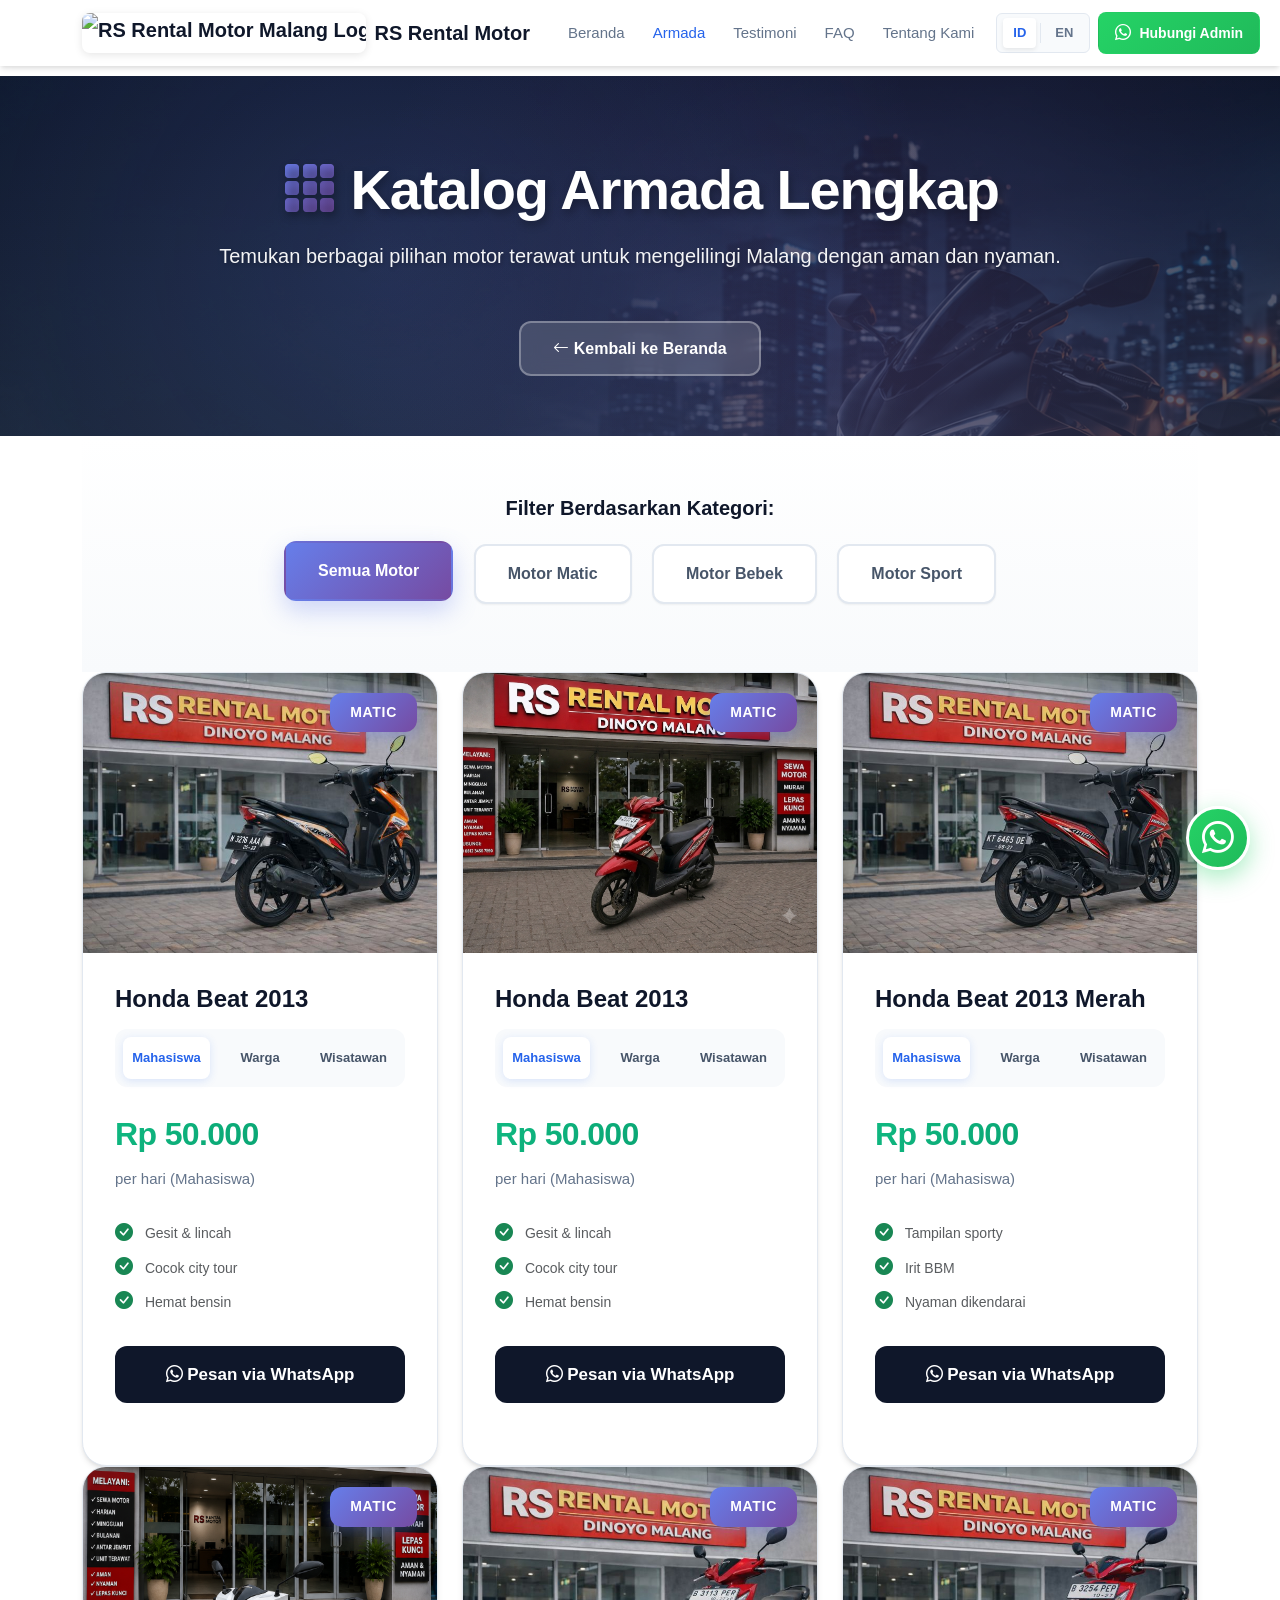
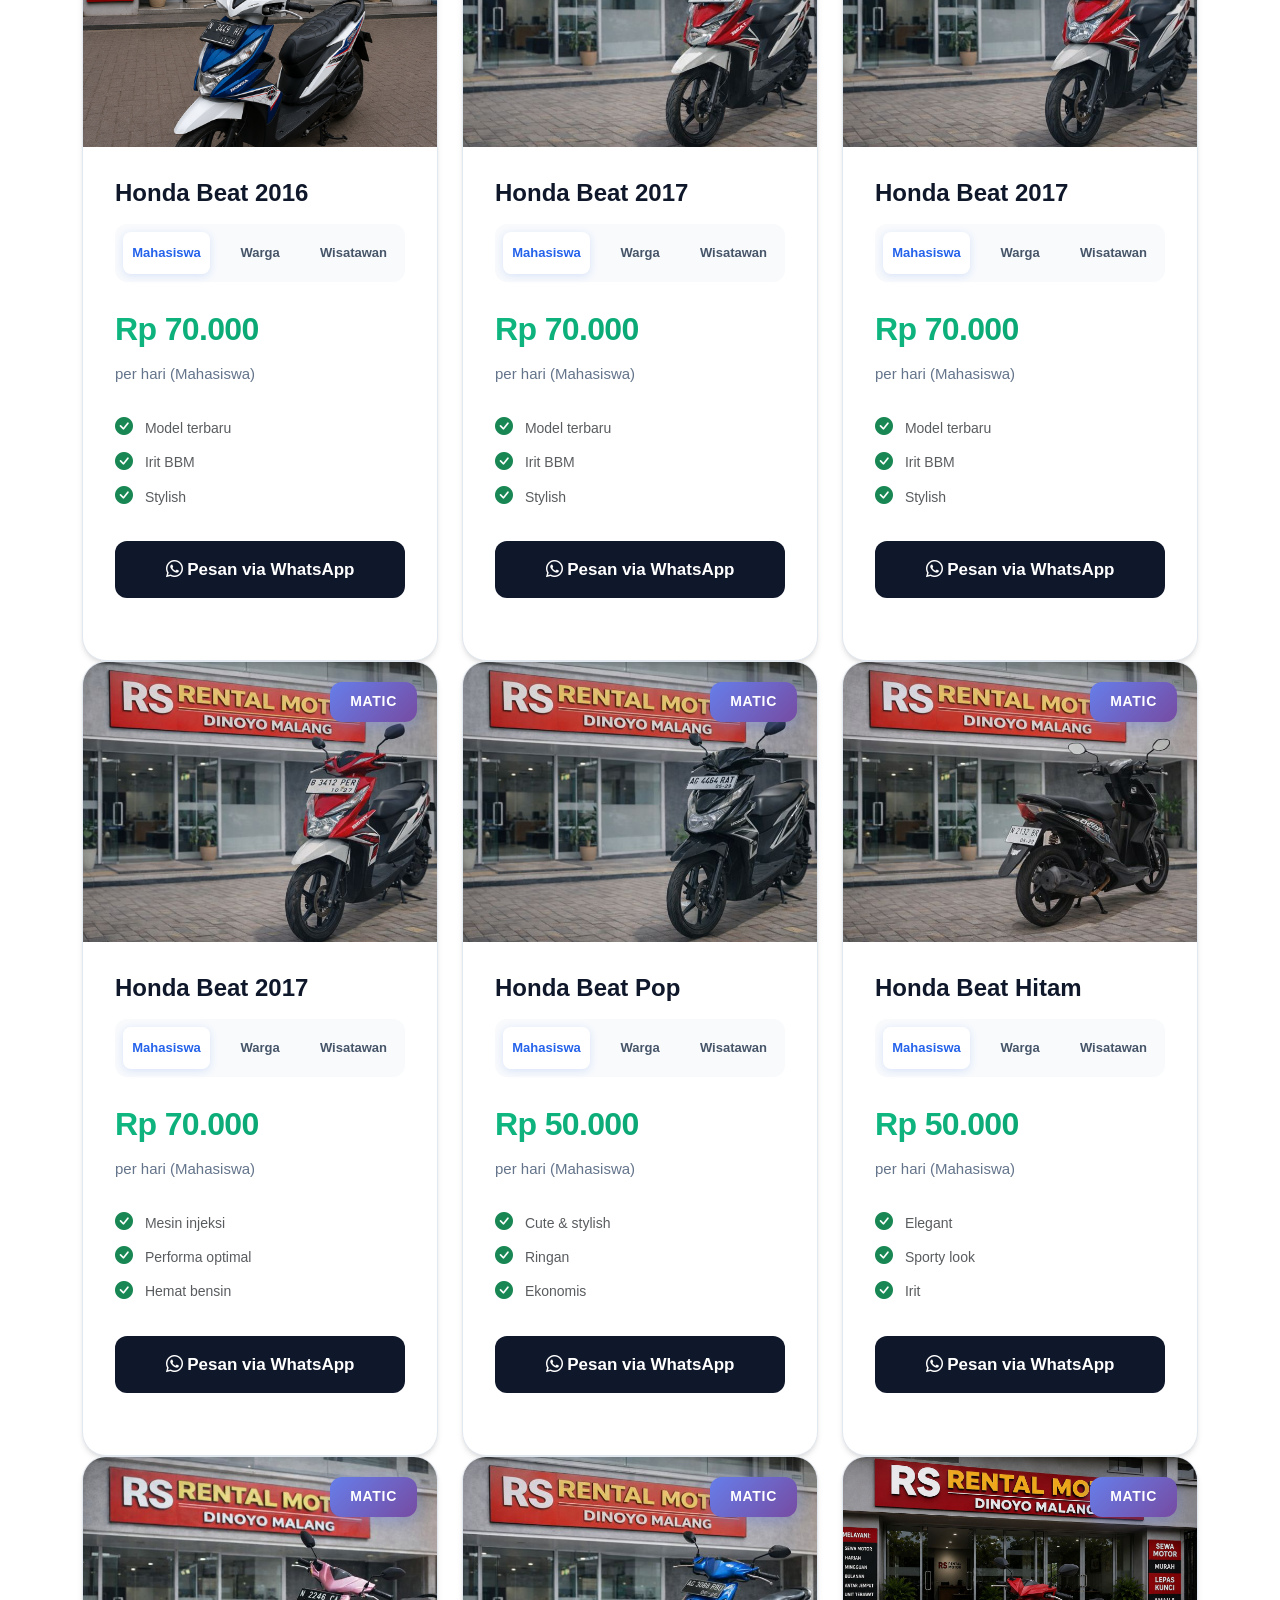
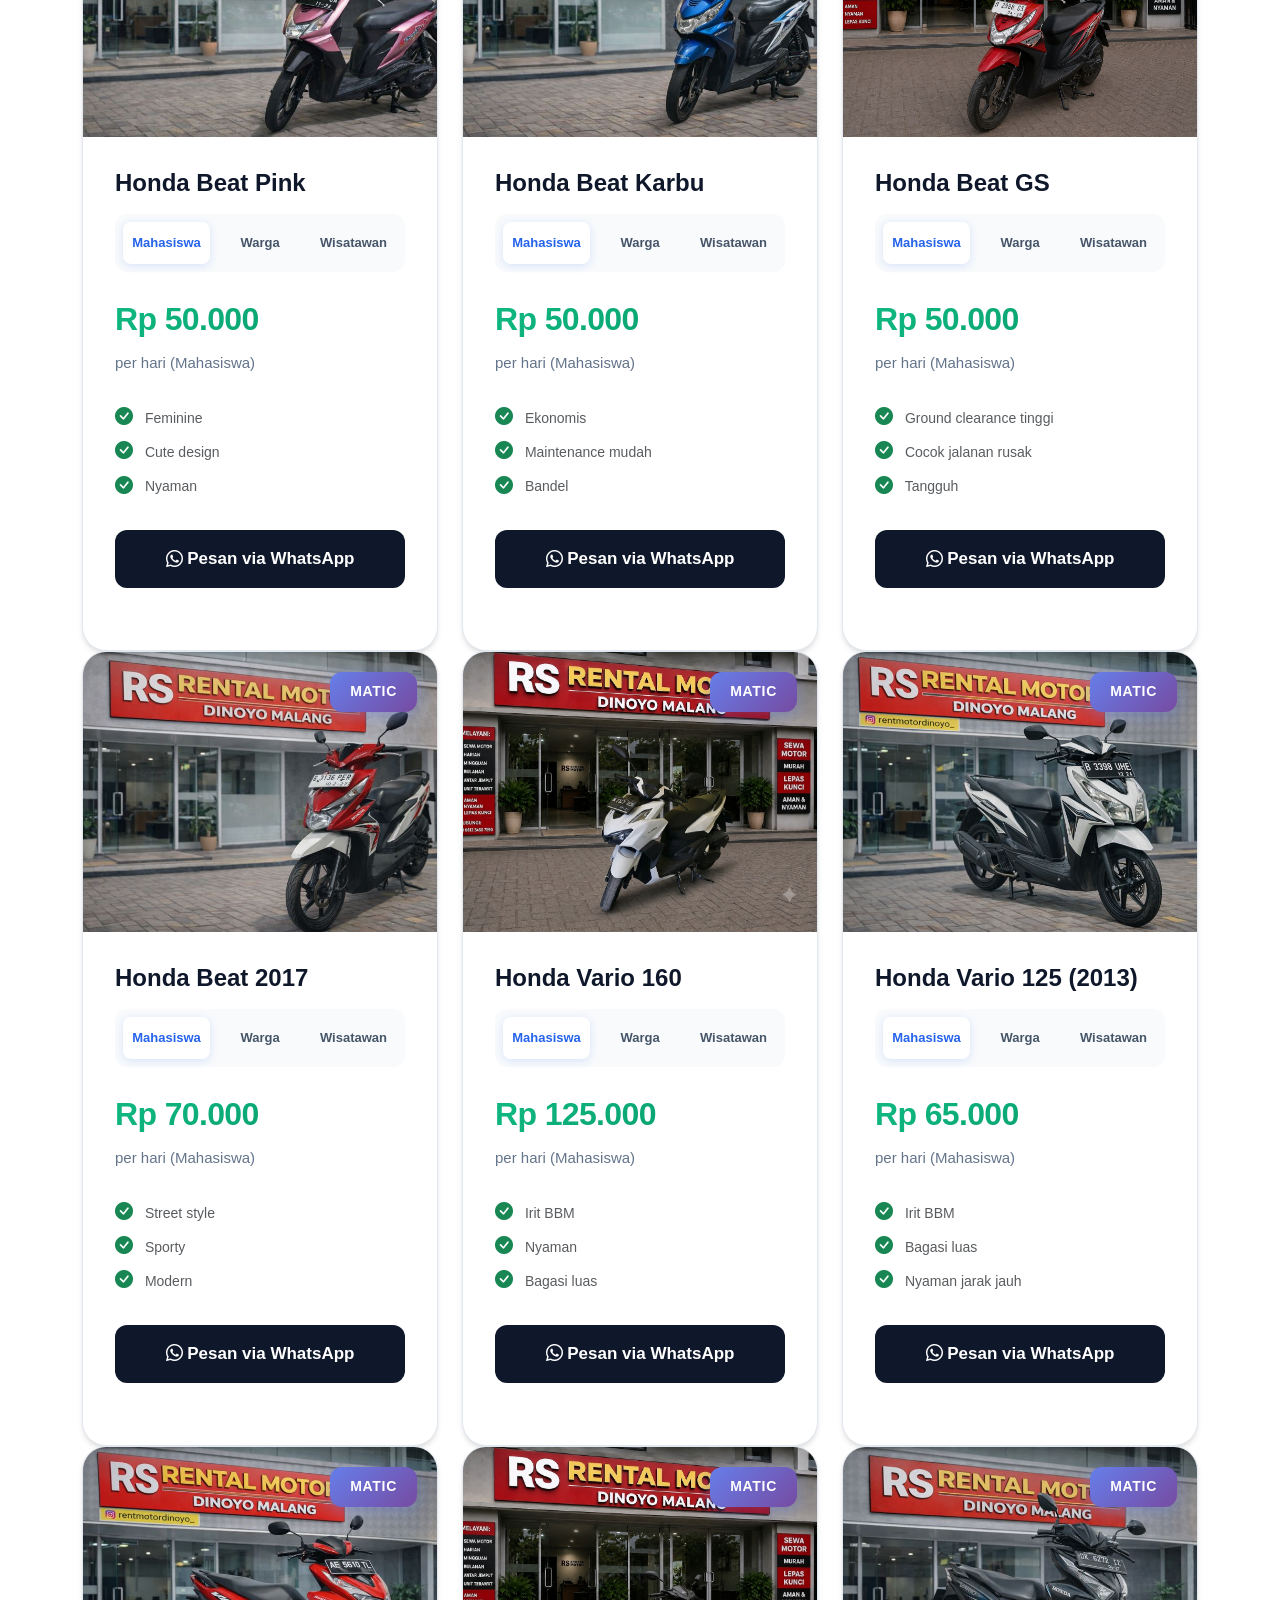
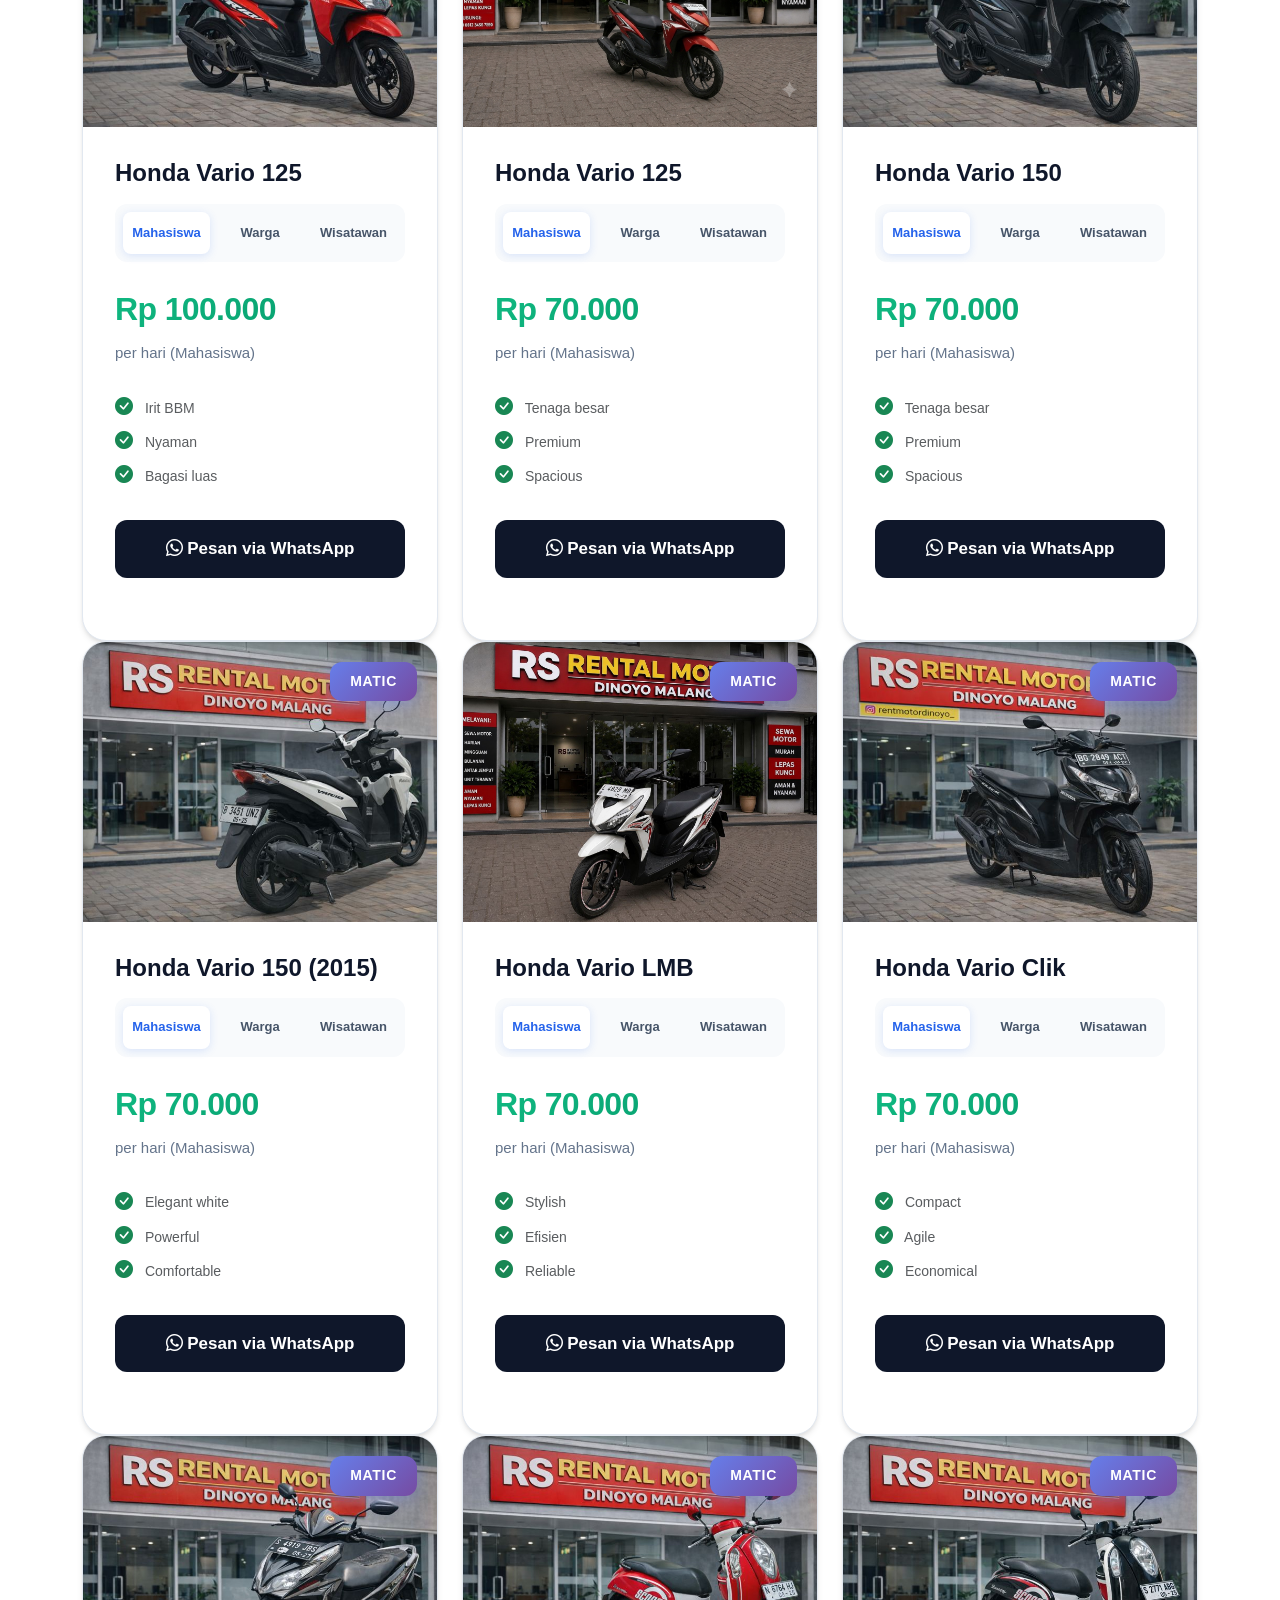
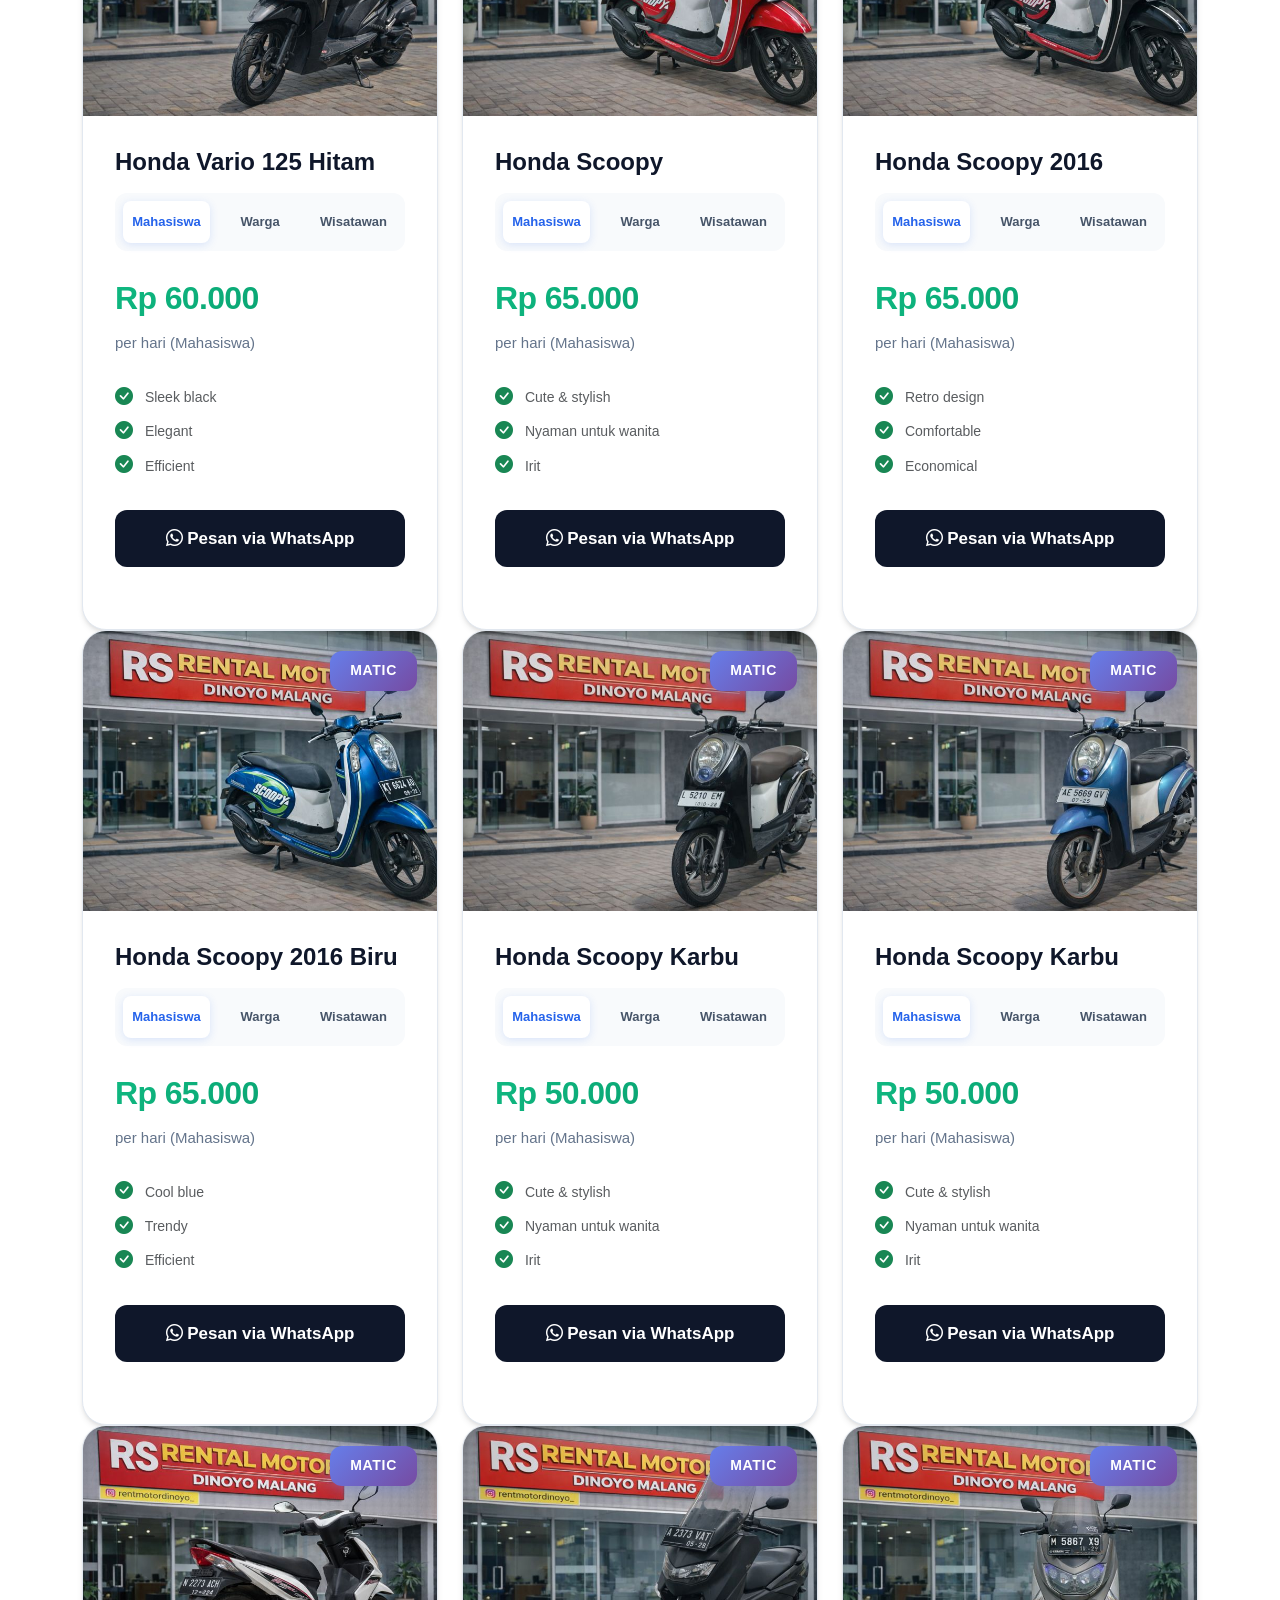
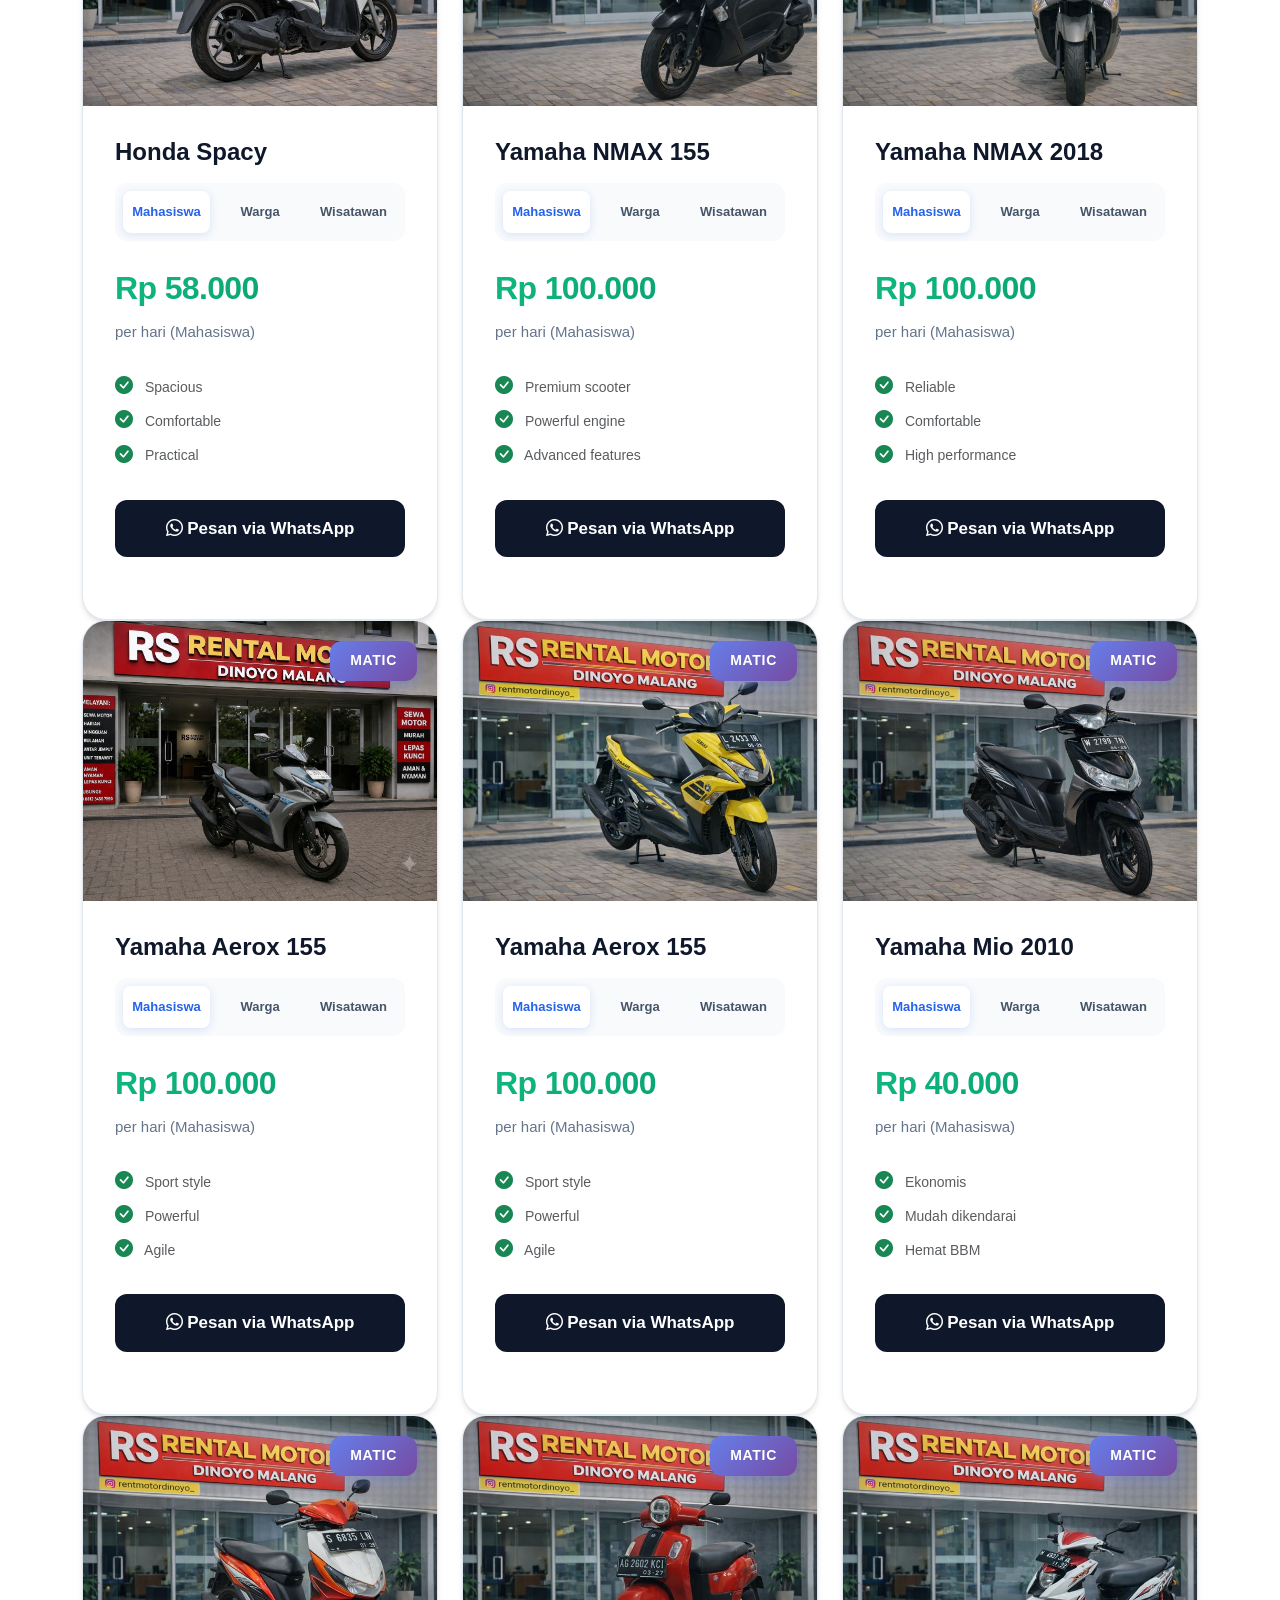
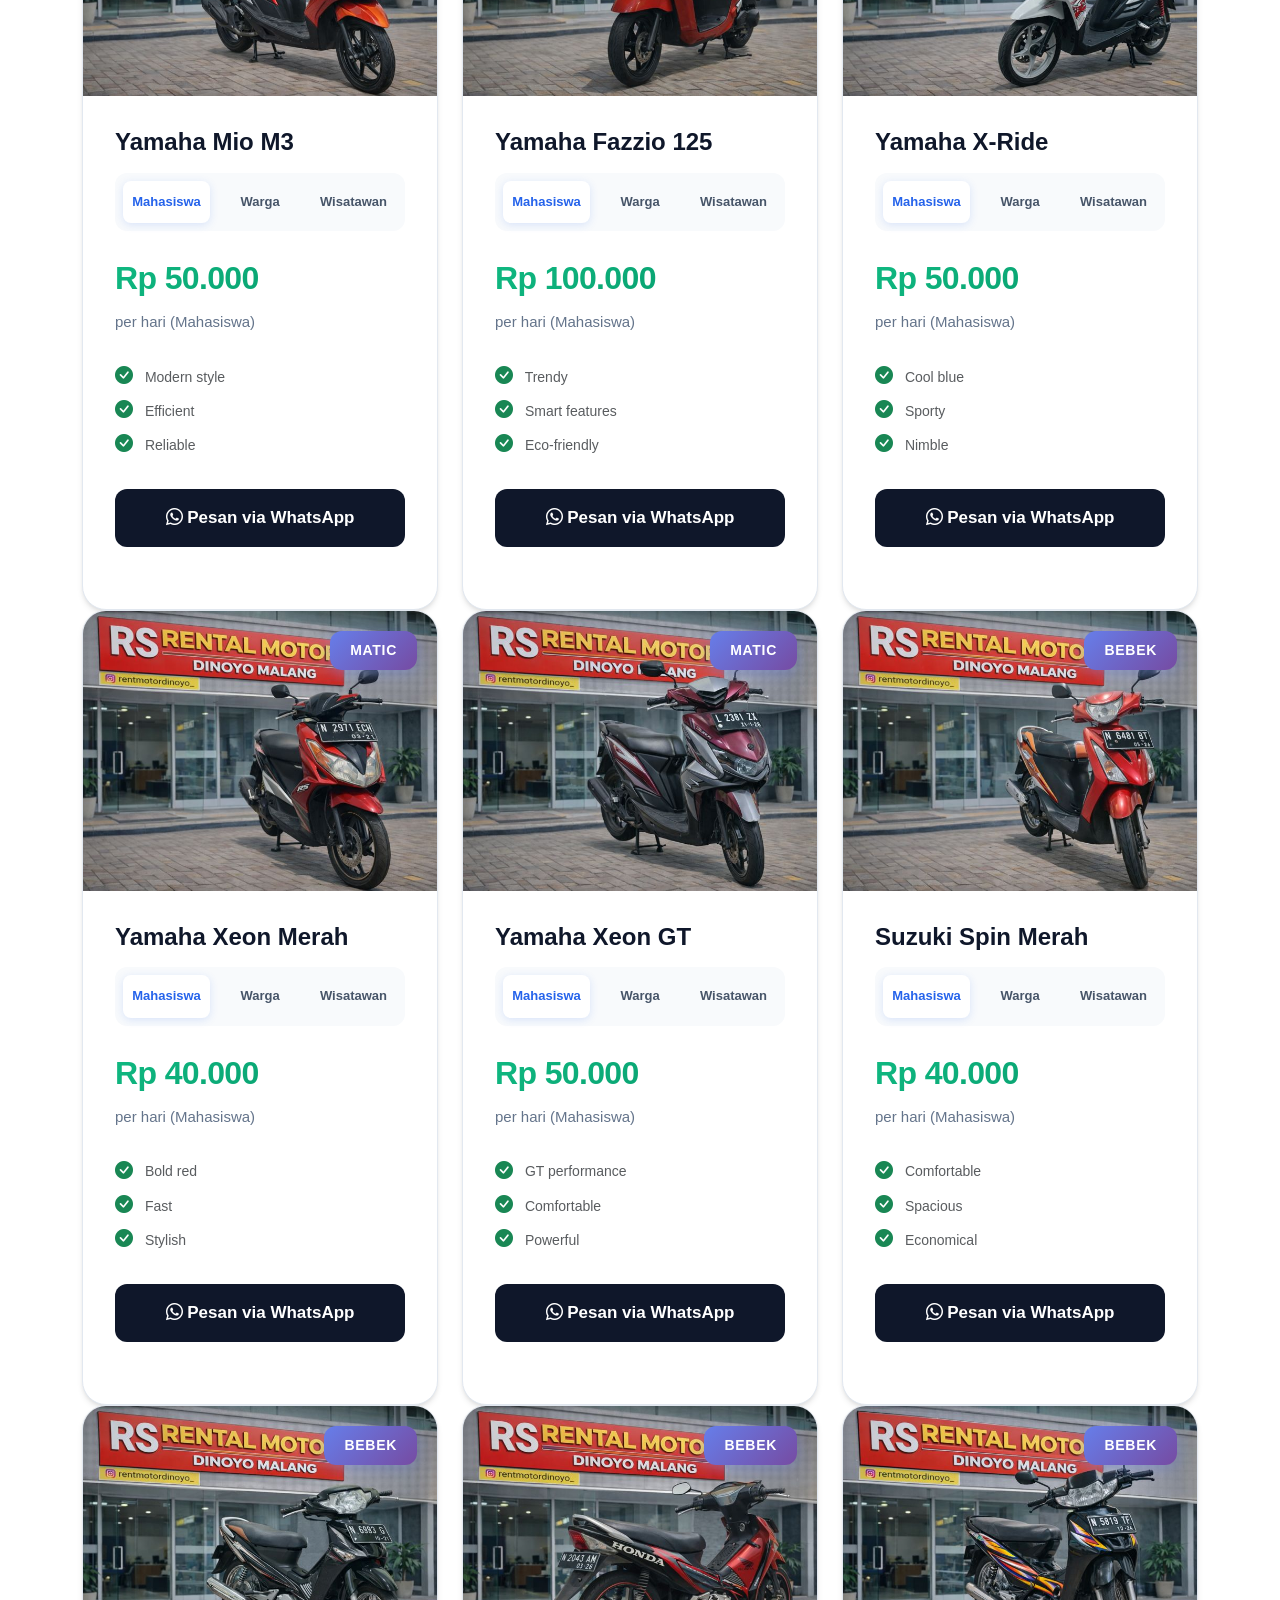
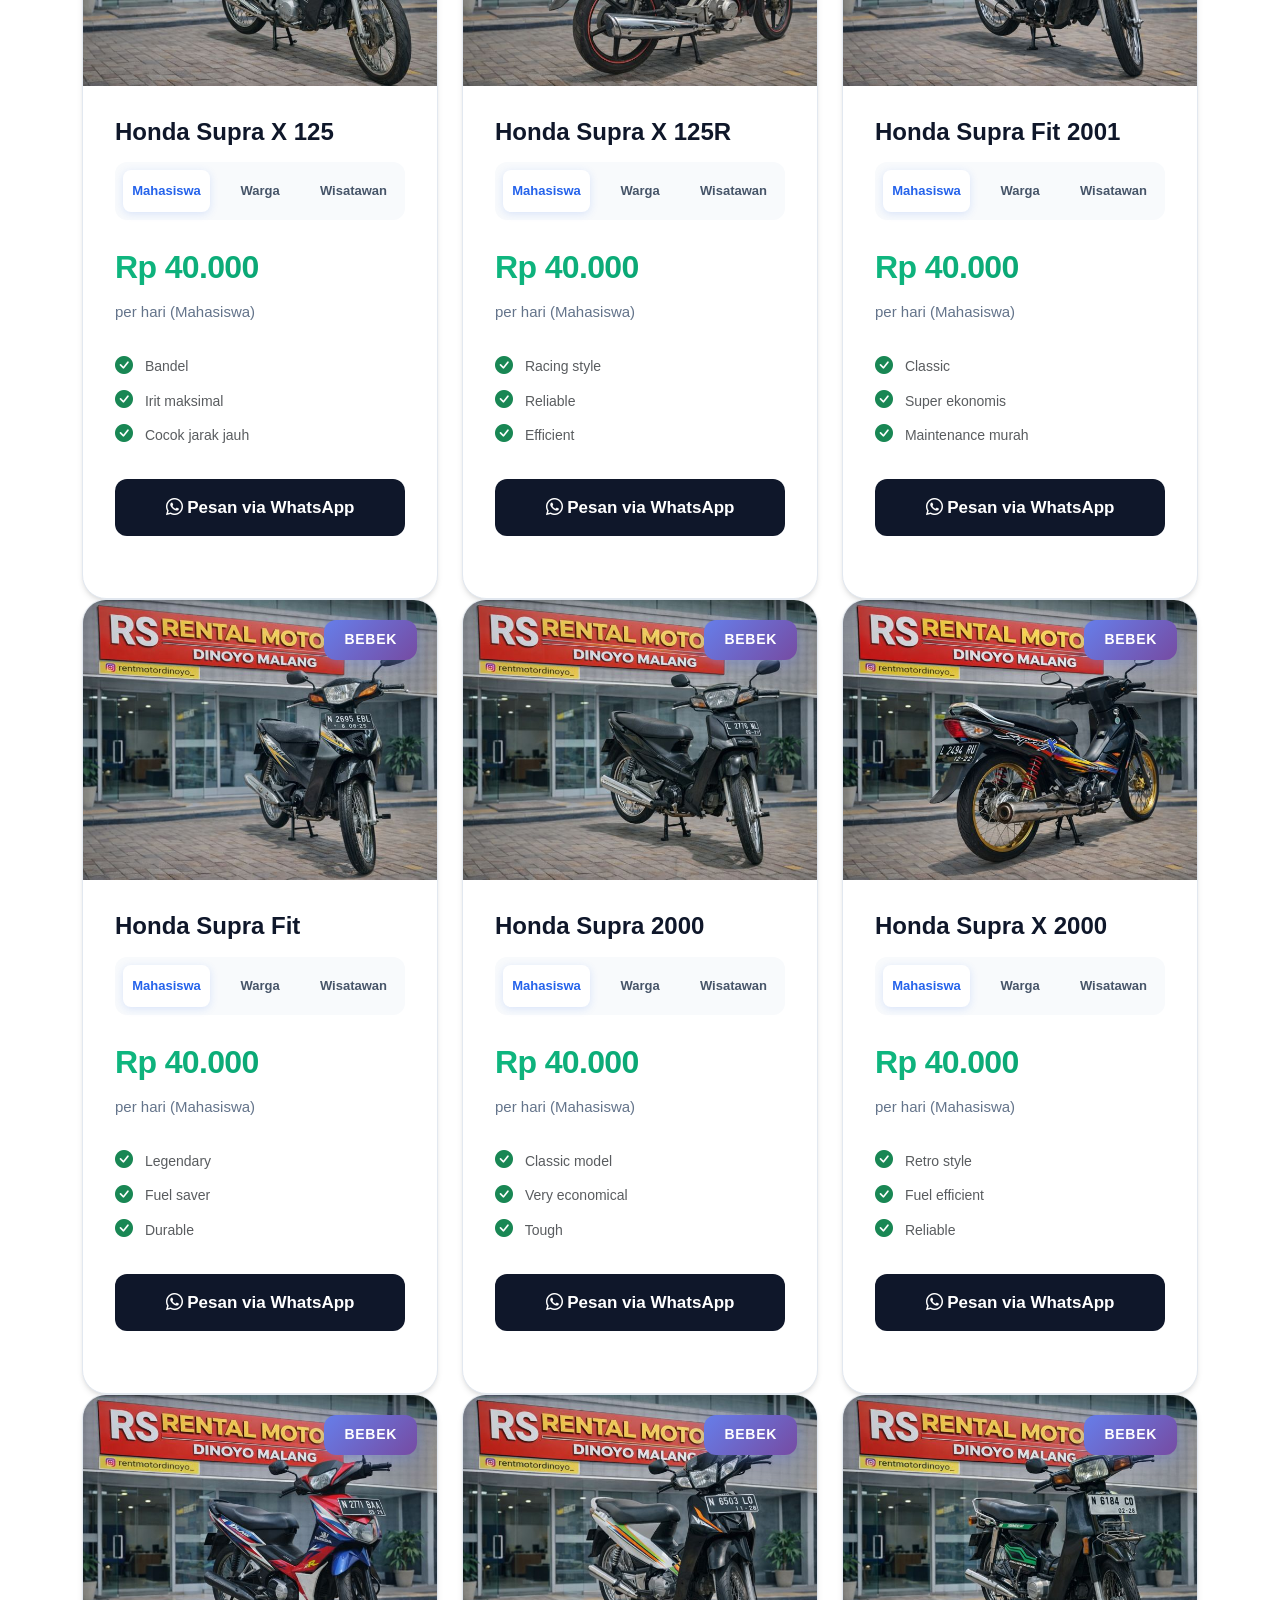
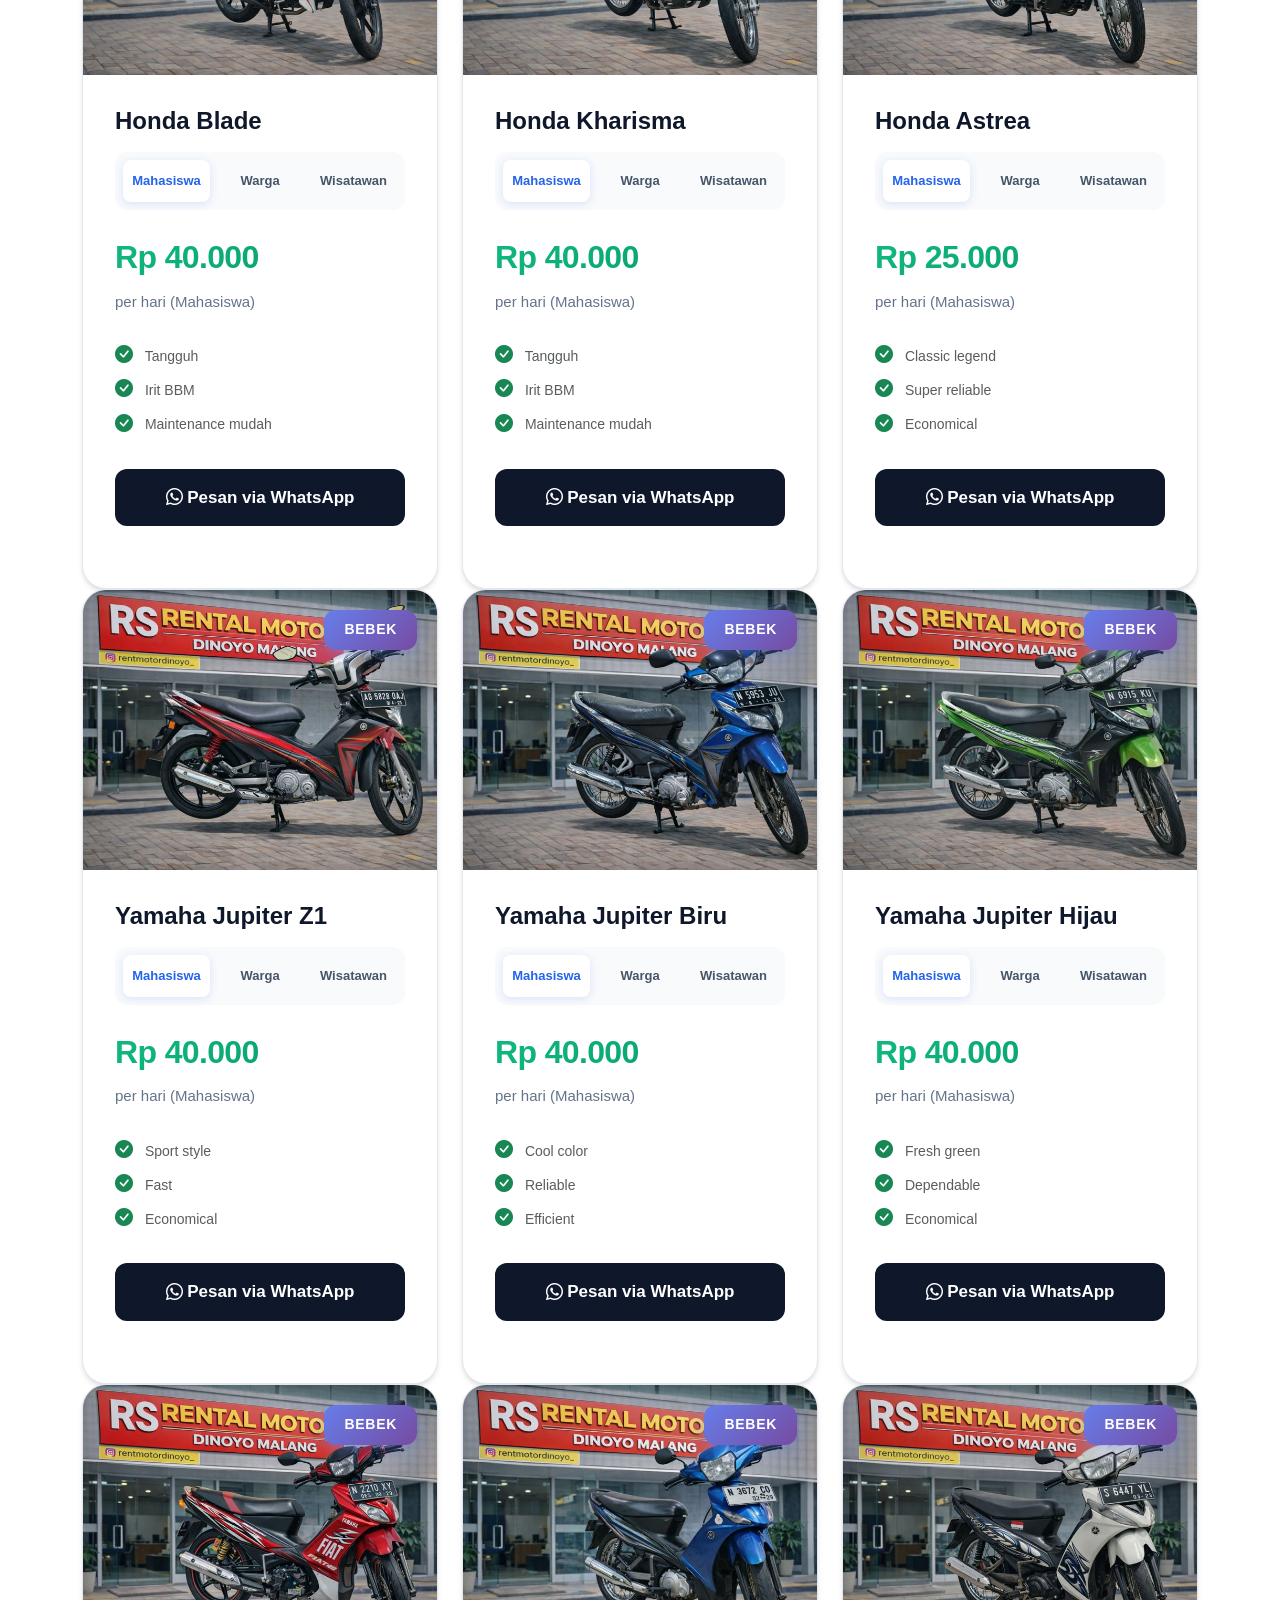
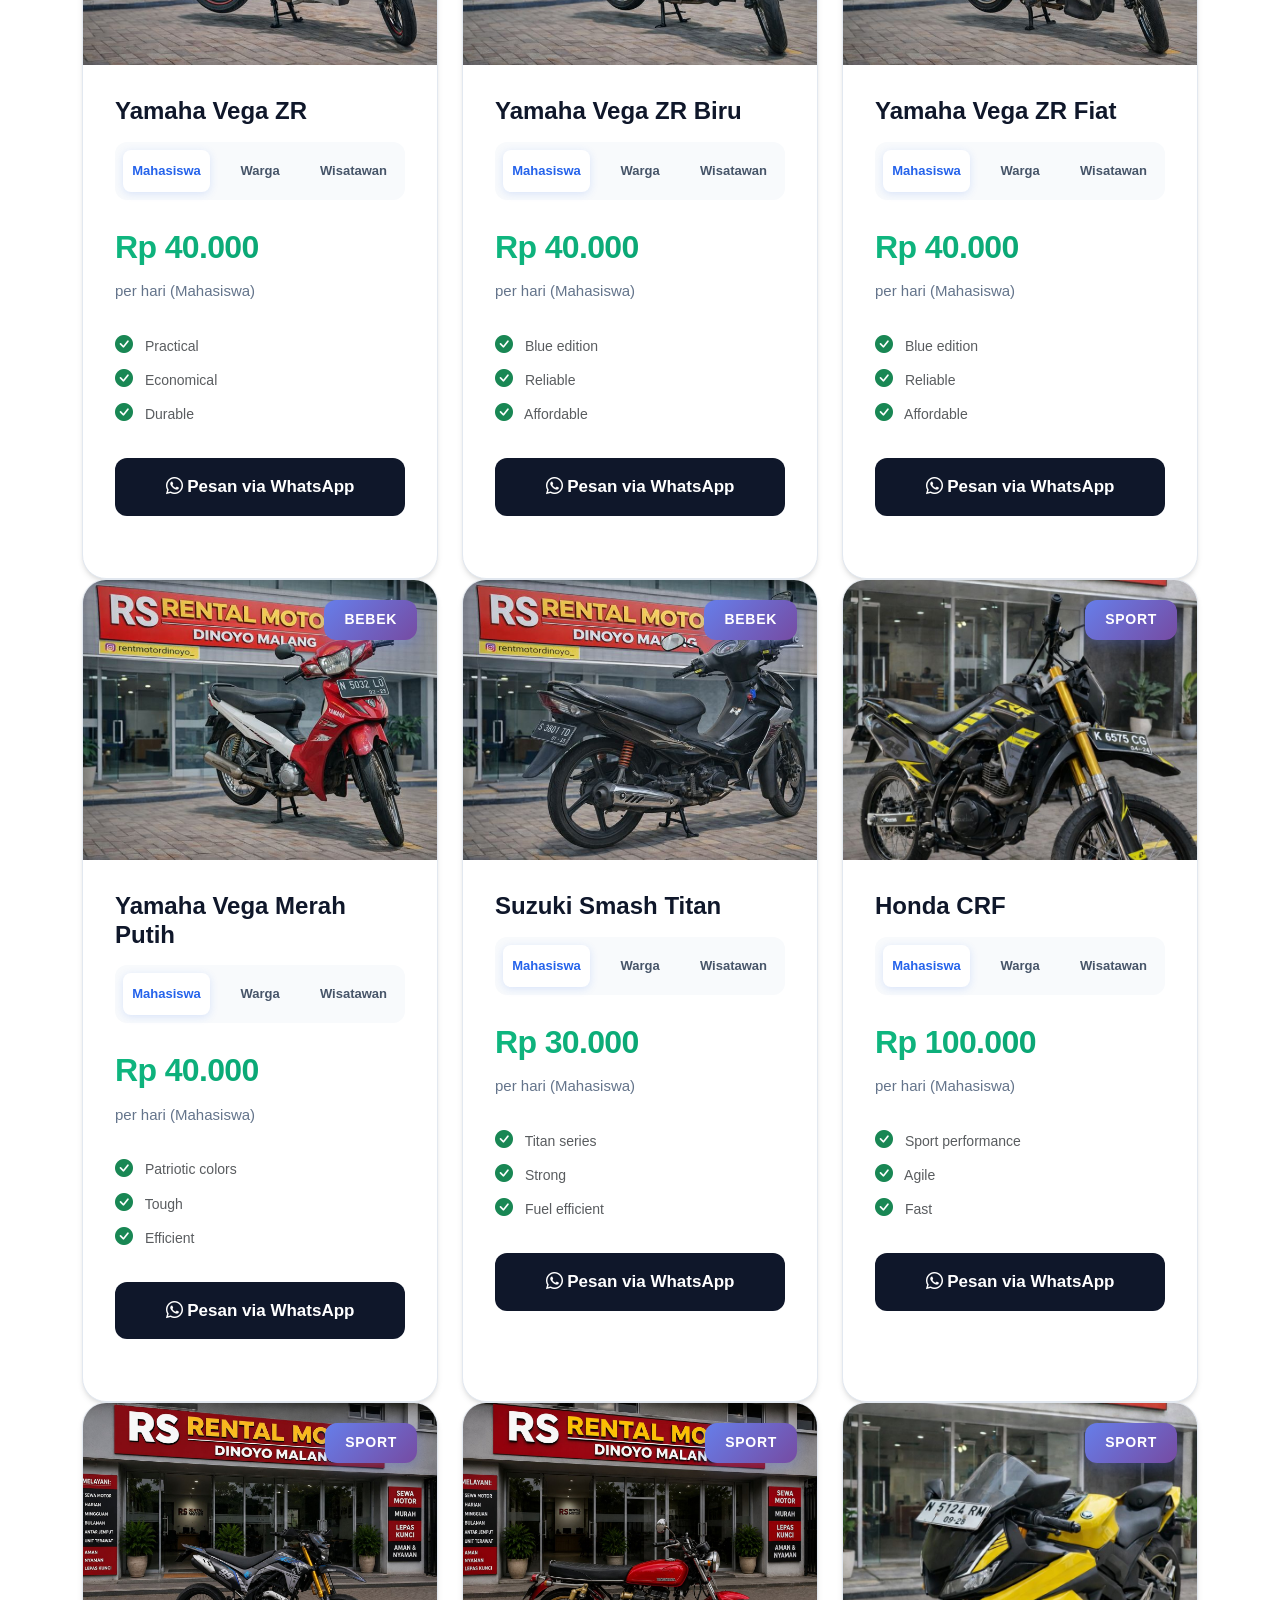
==== commit 6d4cdaf0: "update halaman armada dan update halaman index dan update halaman tentang dan update halaman testimo" ====
--- a/armada.html
+++ b/armada.html
@@ -104,6 +104,13 @@
             white-space: nowrap;
         }
         
+        .navbar-brand img {
+            height: 40px;
+            border-radius: 8px;
+            object-fit: cover;
+            box-shadow: 0 2px 8px rgba(0,0,0,0.1);
+        }
+        
         .navbar-brand:hover {
             transform: translateY(-2px);
         }
@@ -903,7 +910,8 @@
     <nav class="navbar navbar-expand-lg navbar-light fixed-top">
         <div class="container">
             <a class="navbar-brand" href="index.html">
-                <i class="bi bi-motorcycle"></i> RS Rental Motor
+                <img src="https://i.ibb.co.com/kgCFz6DF/Logo-RS.jpg" alt="RS Rental Motor Malang Logo">
+                RS Rental Motor
             </a>
             <button class="navbar-toggler" type="button" data-bs-toggle="collapse" data-bs-target="#navbarNav">
                 <span class="navbar-toggler-icon"></span>
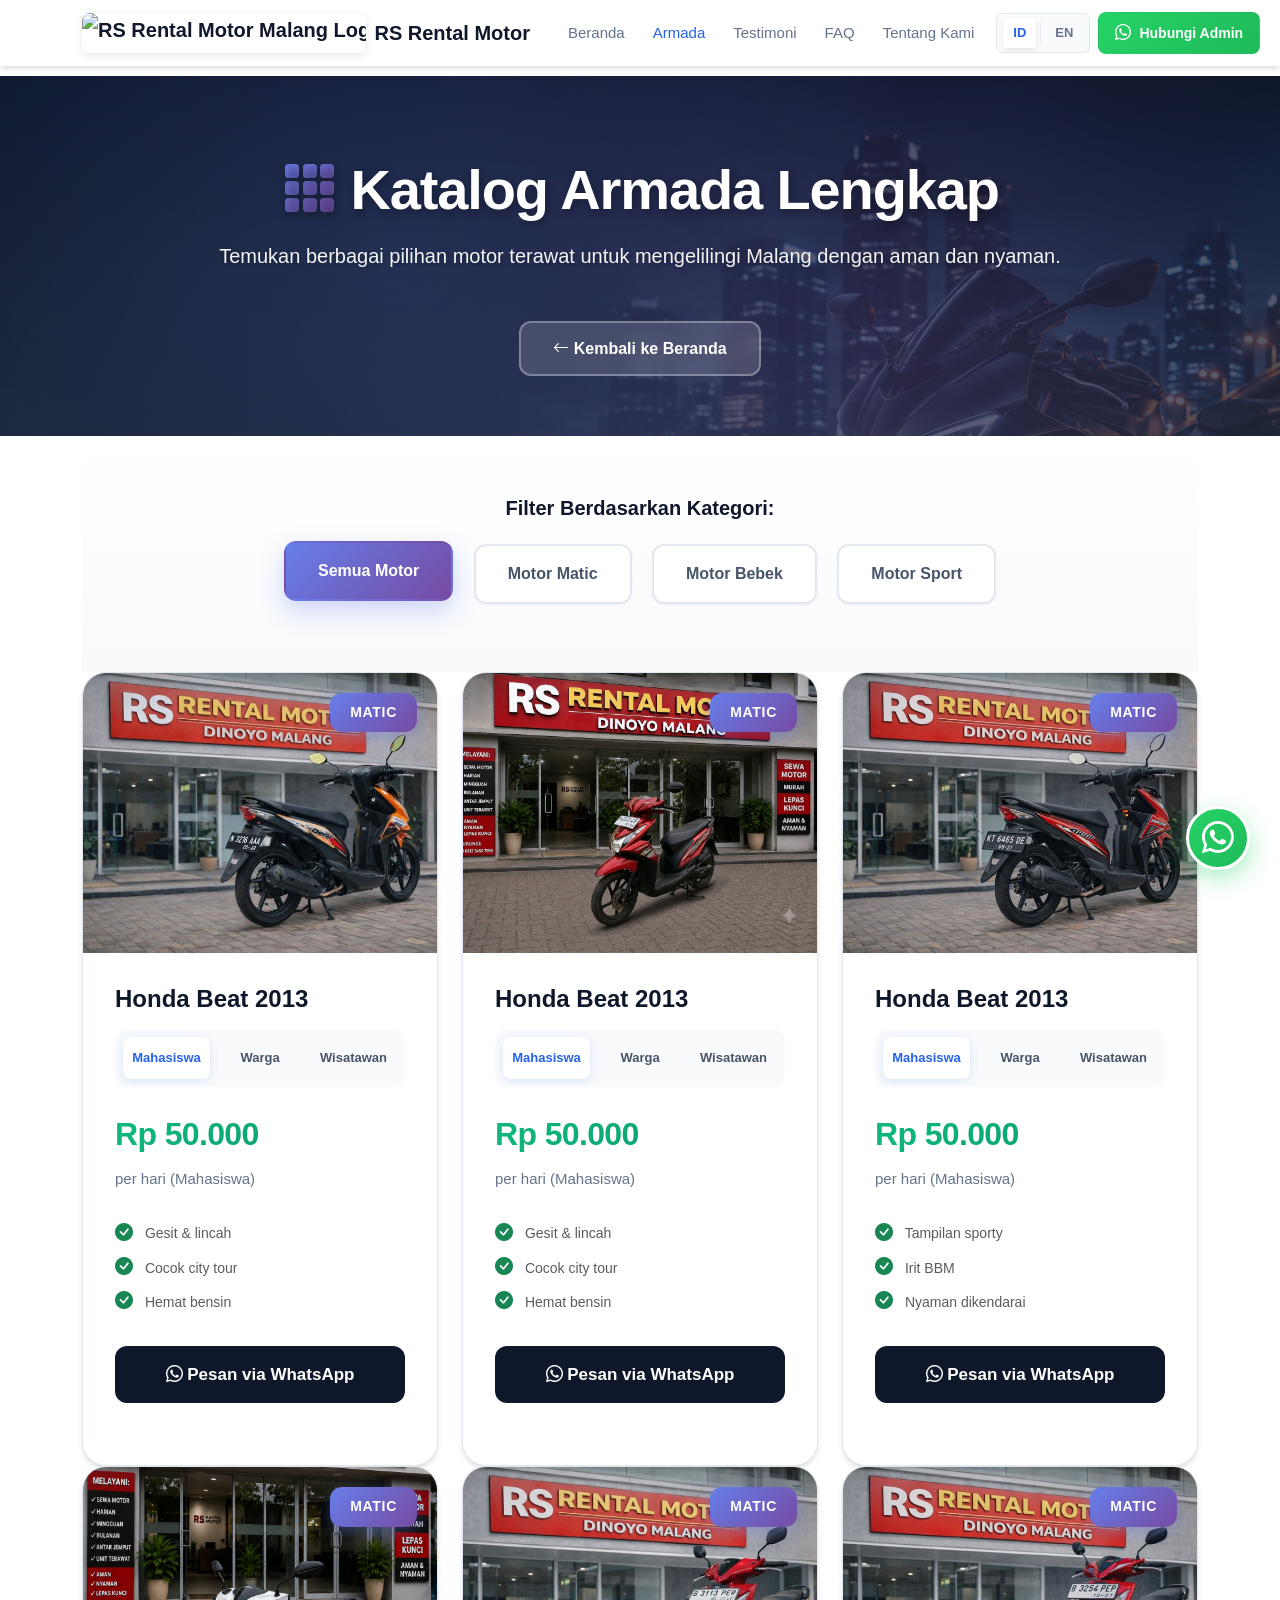
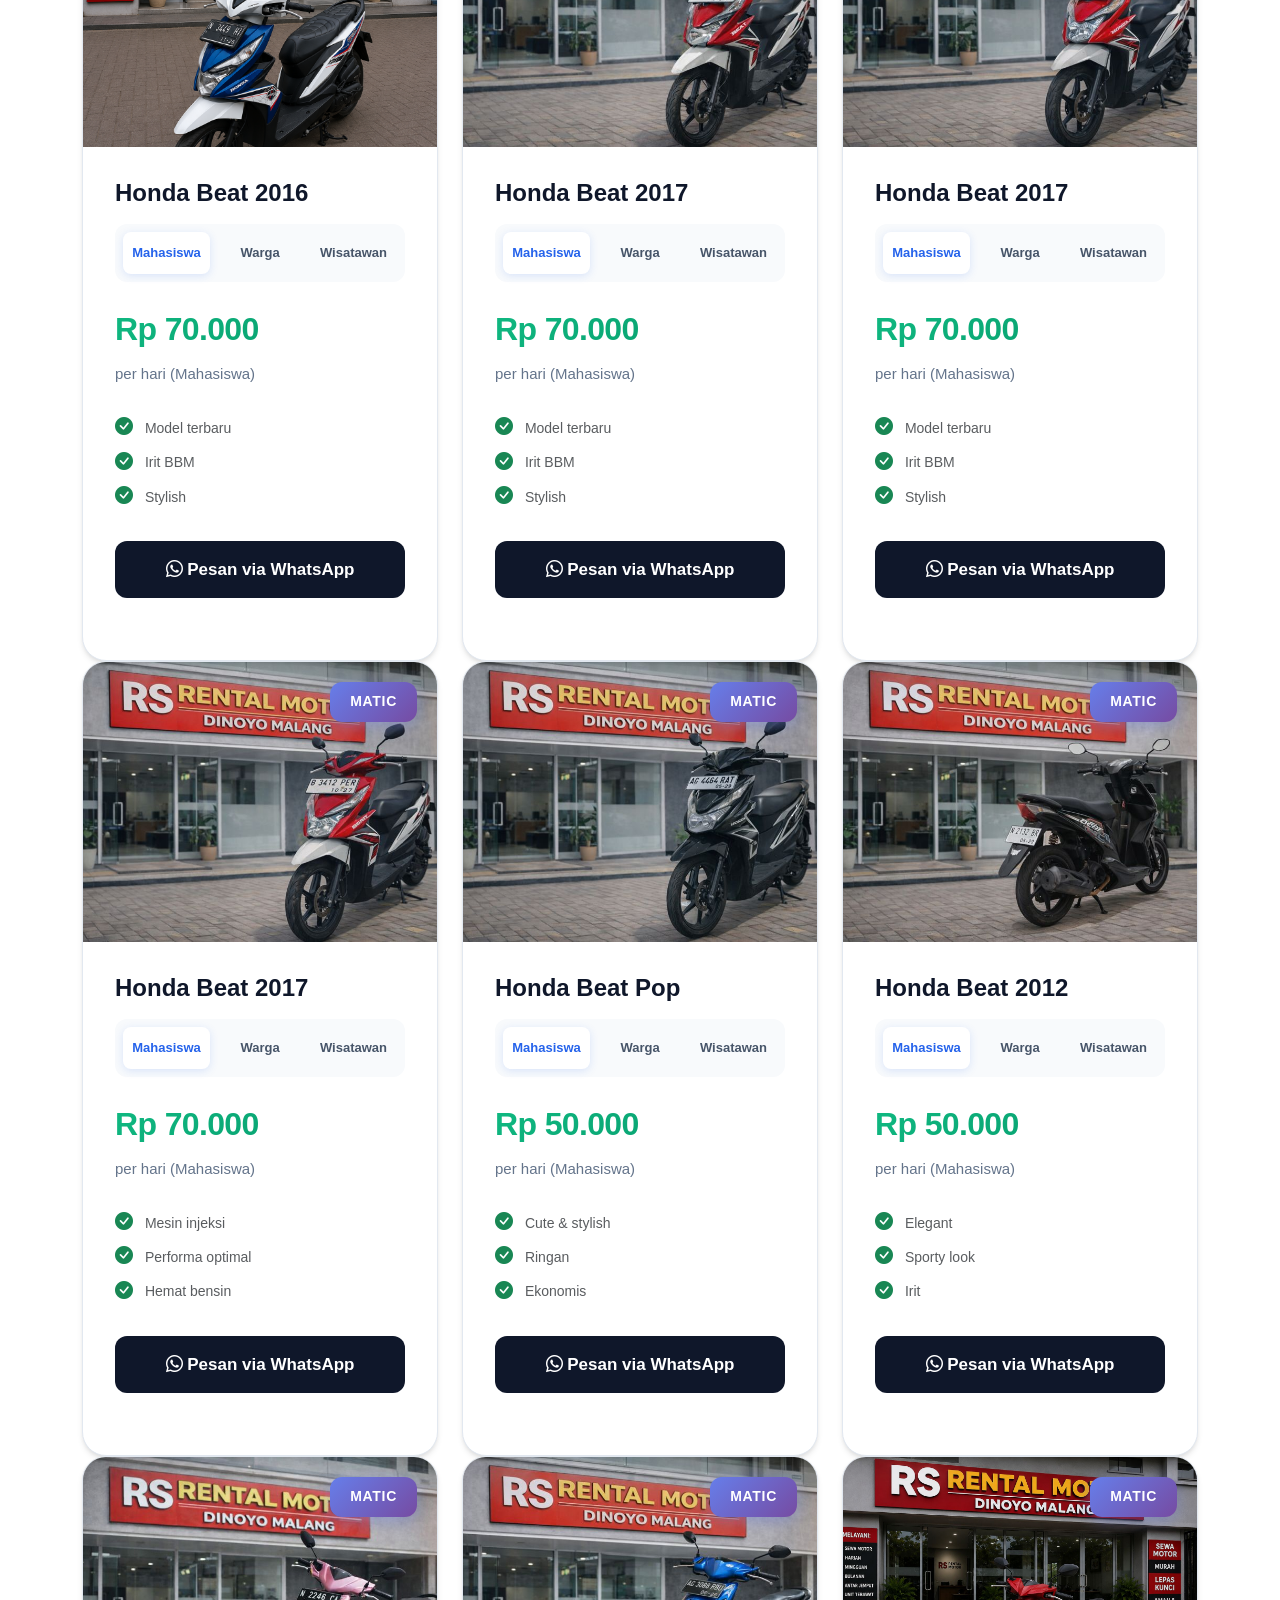
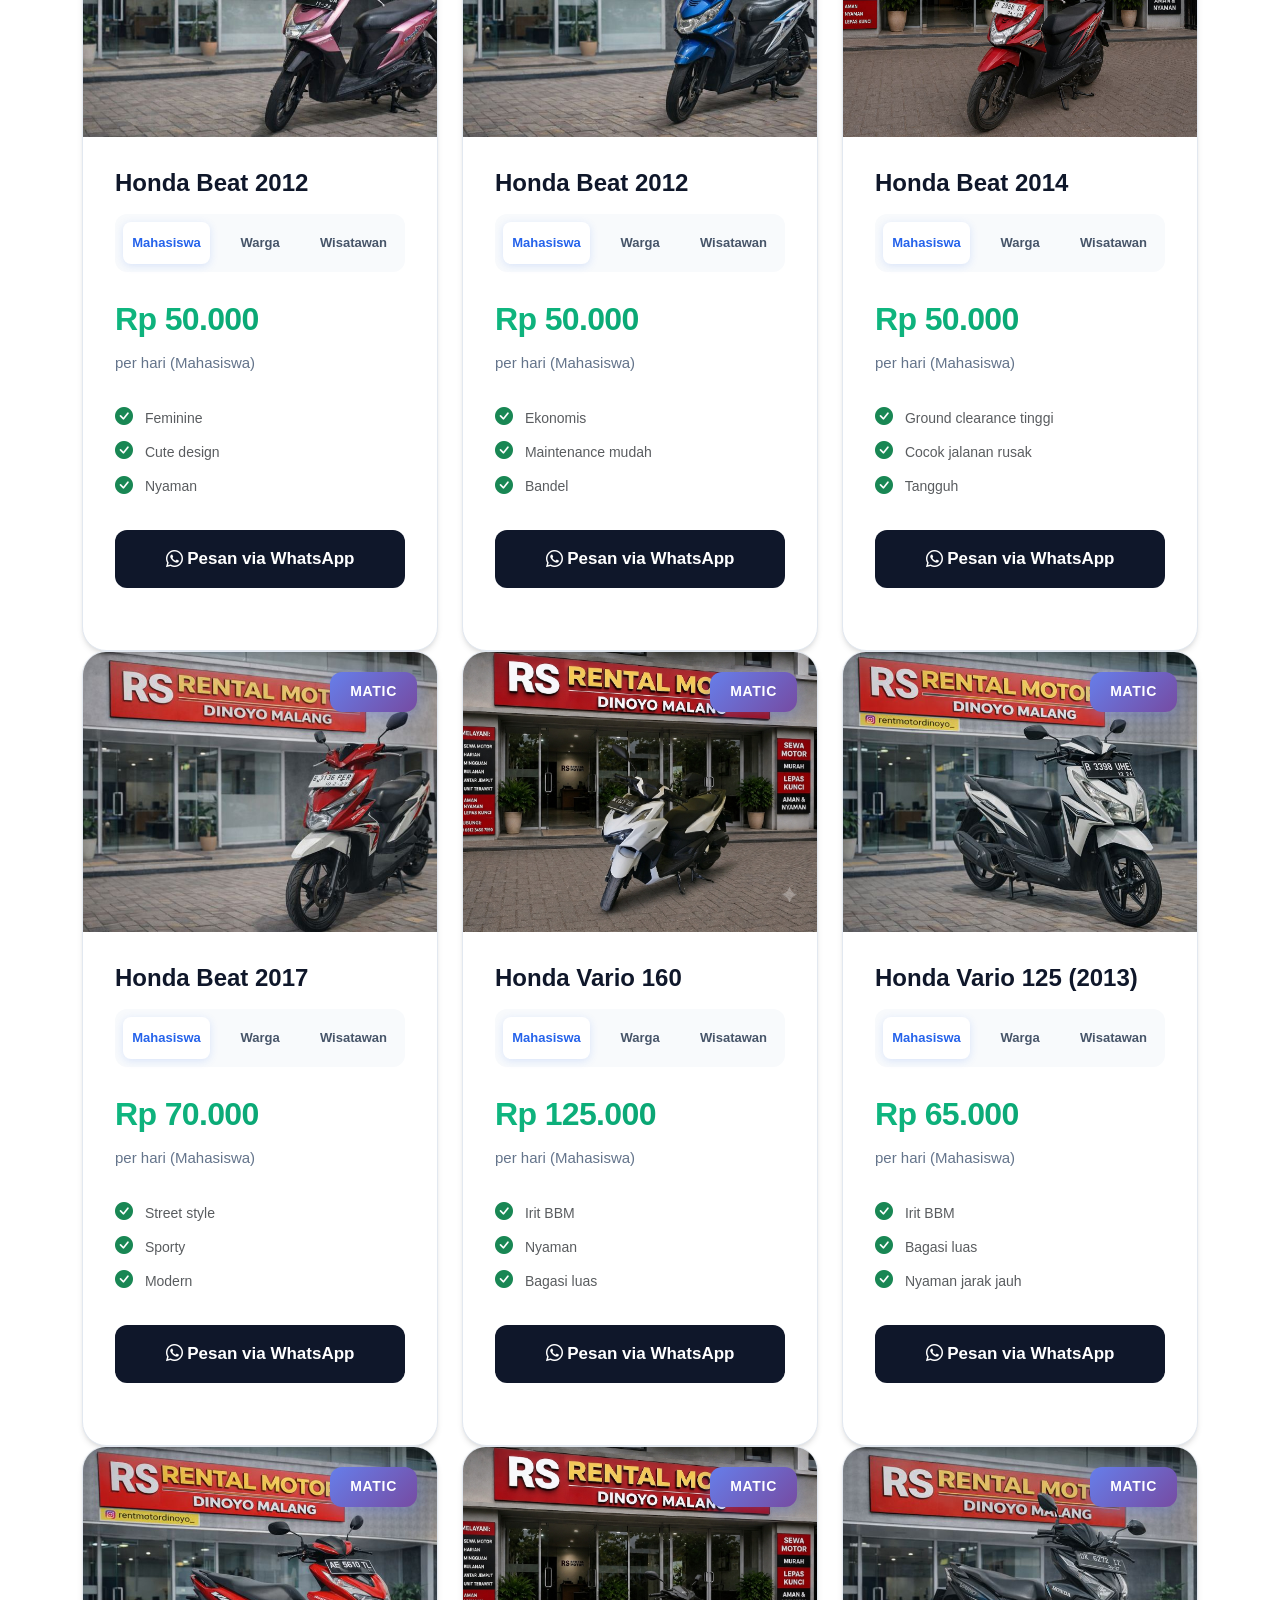
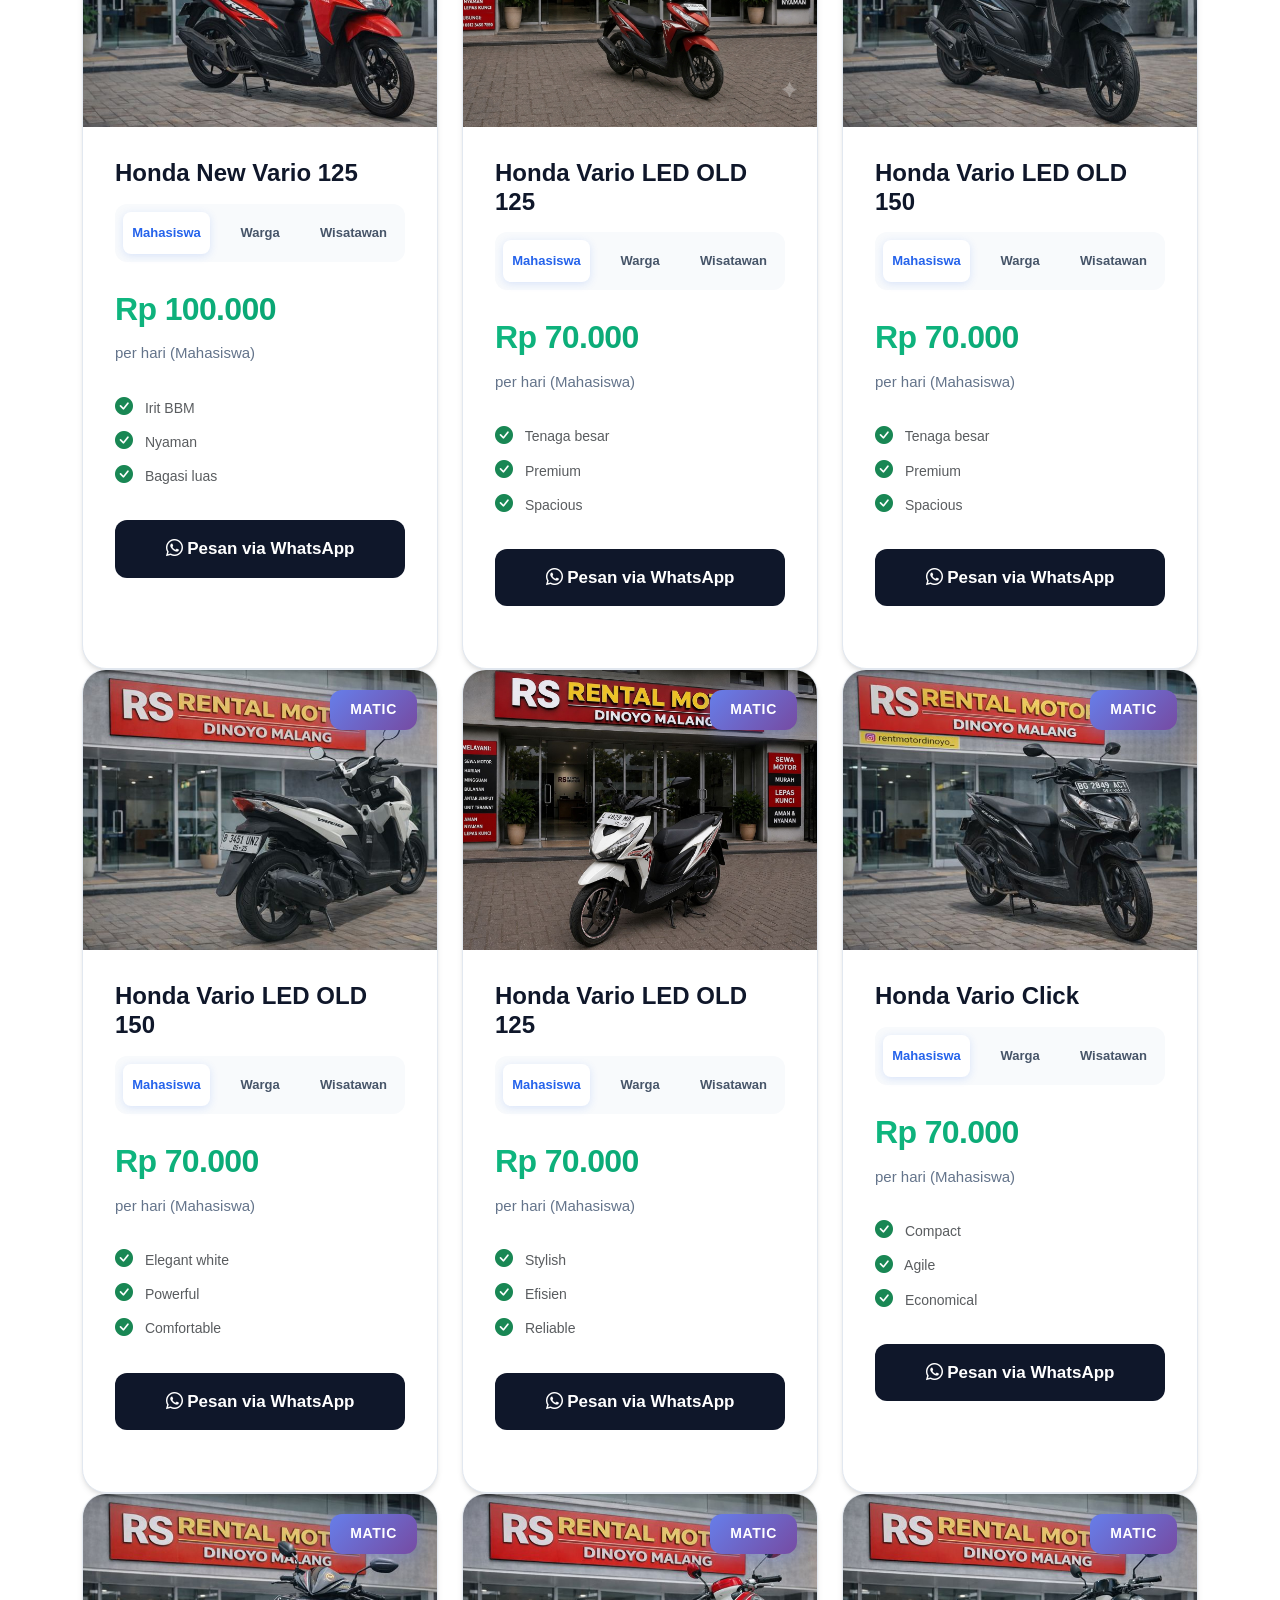
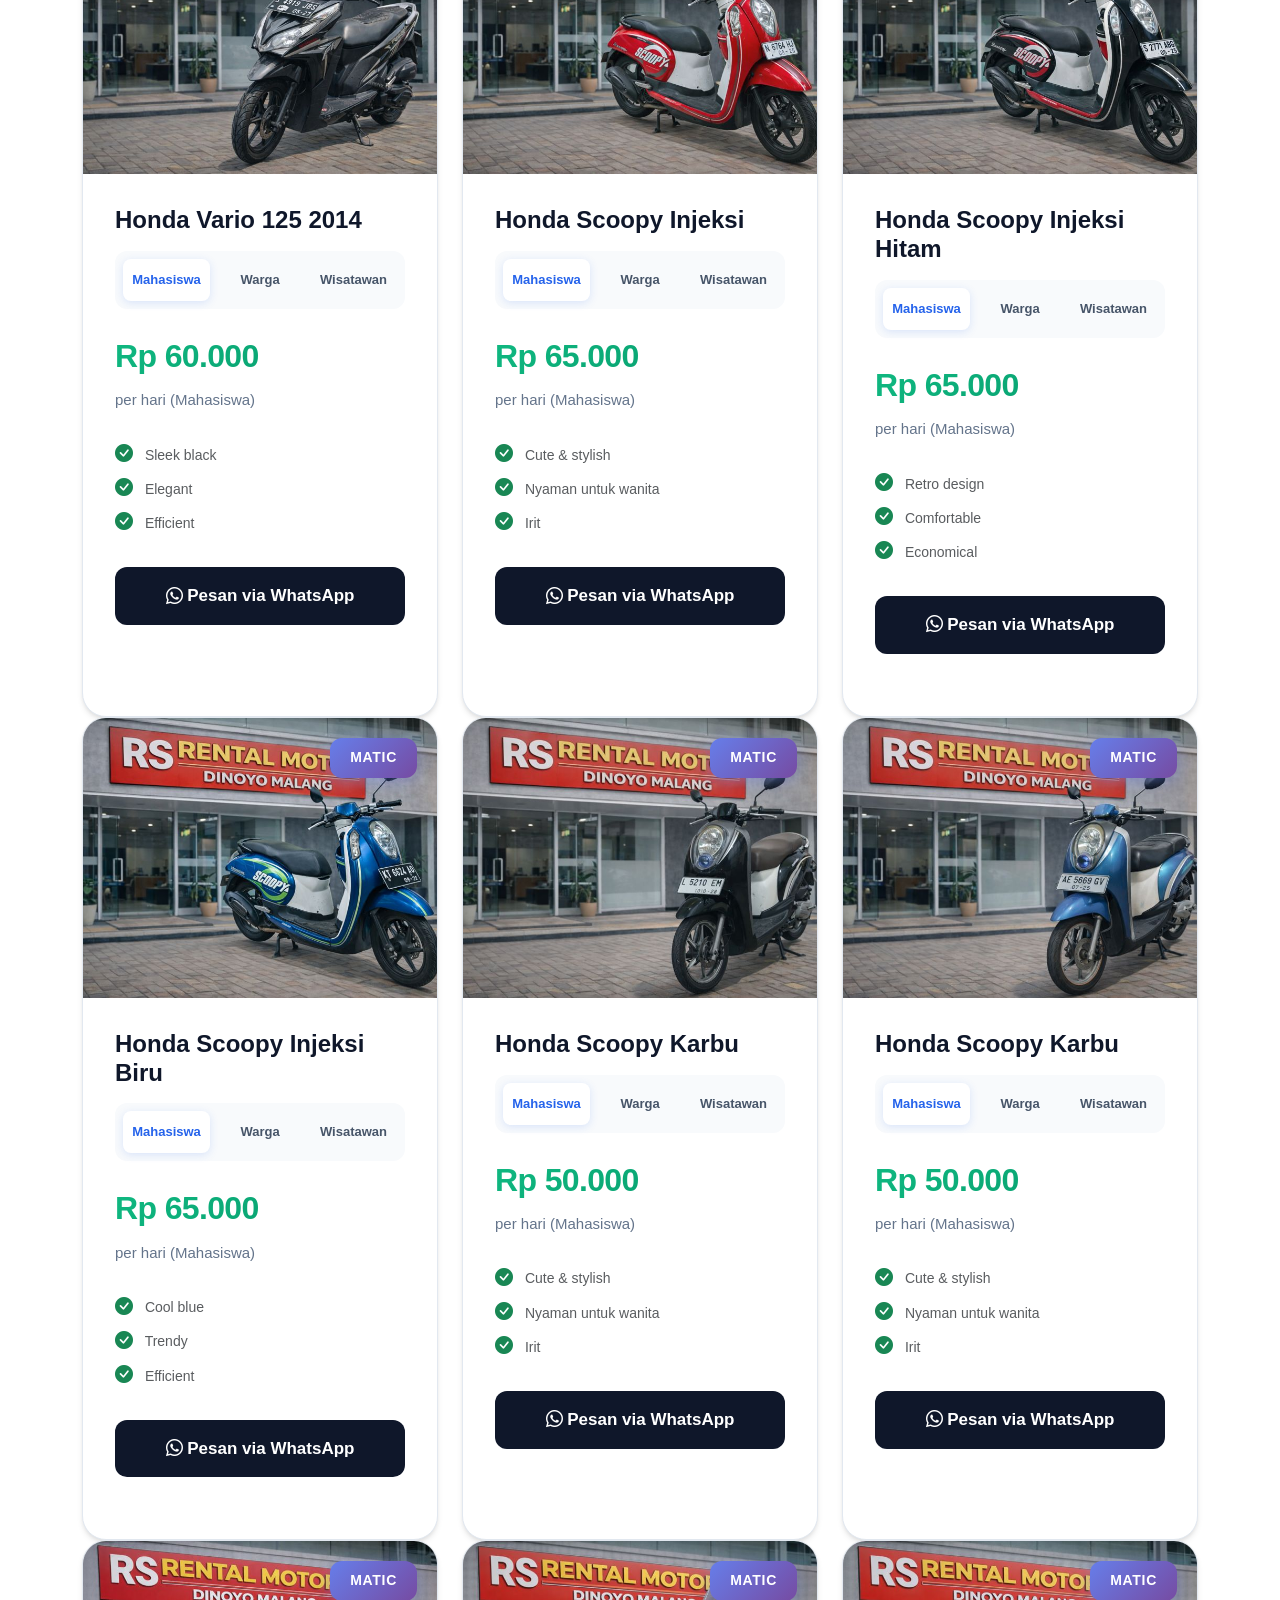
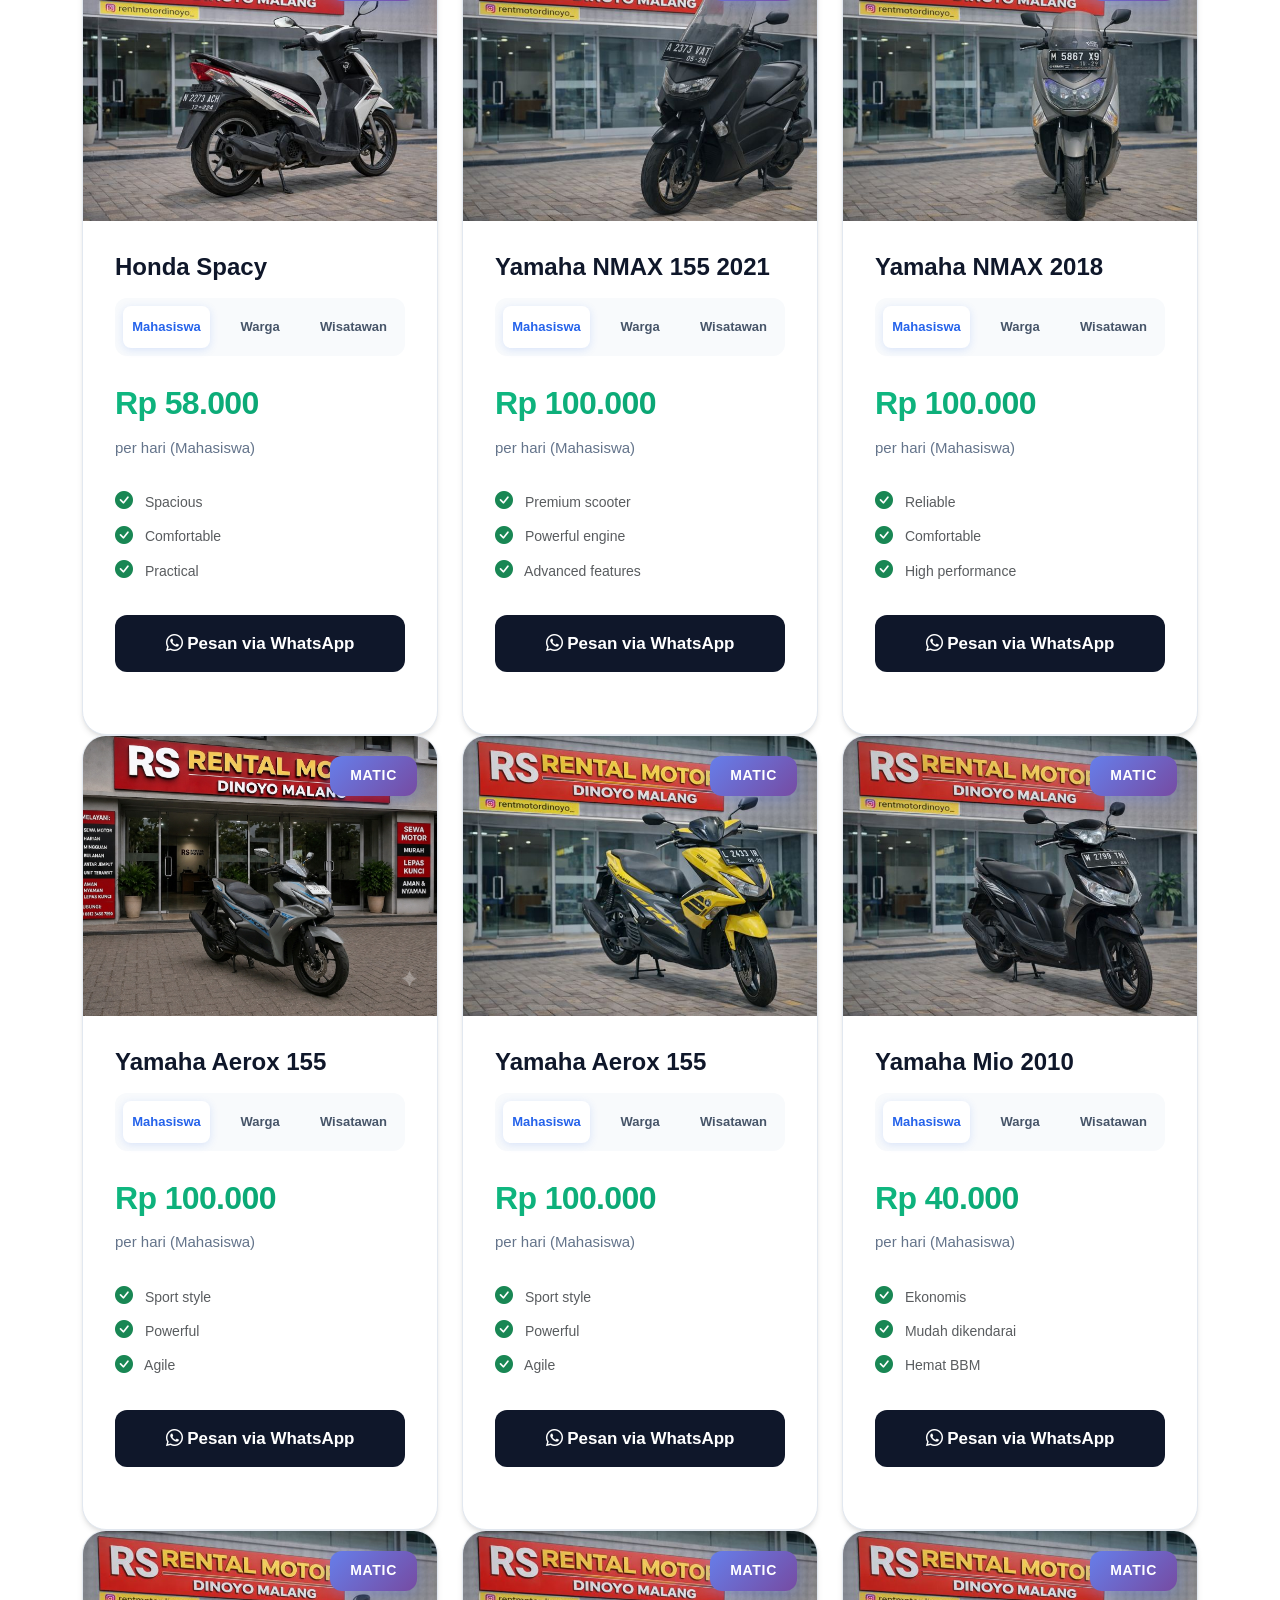
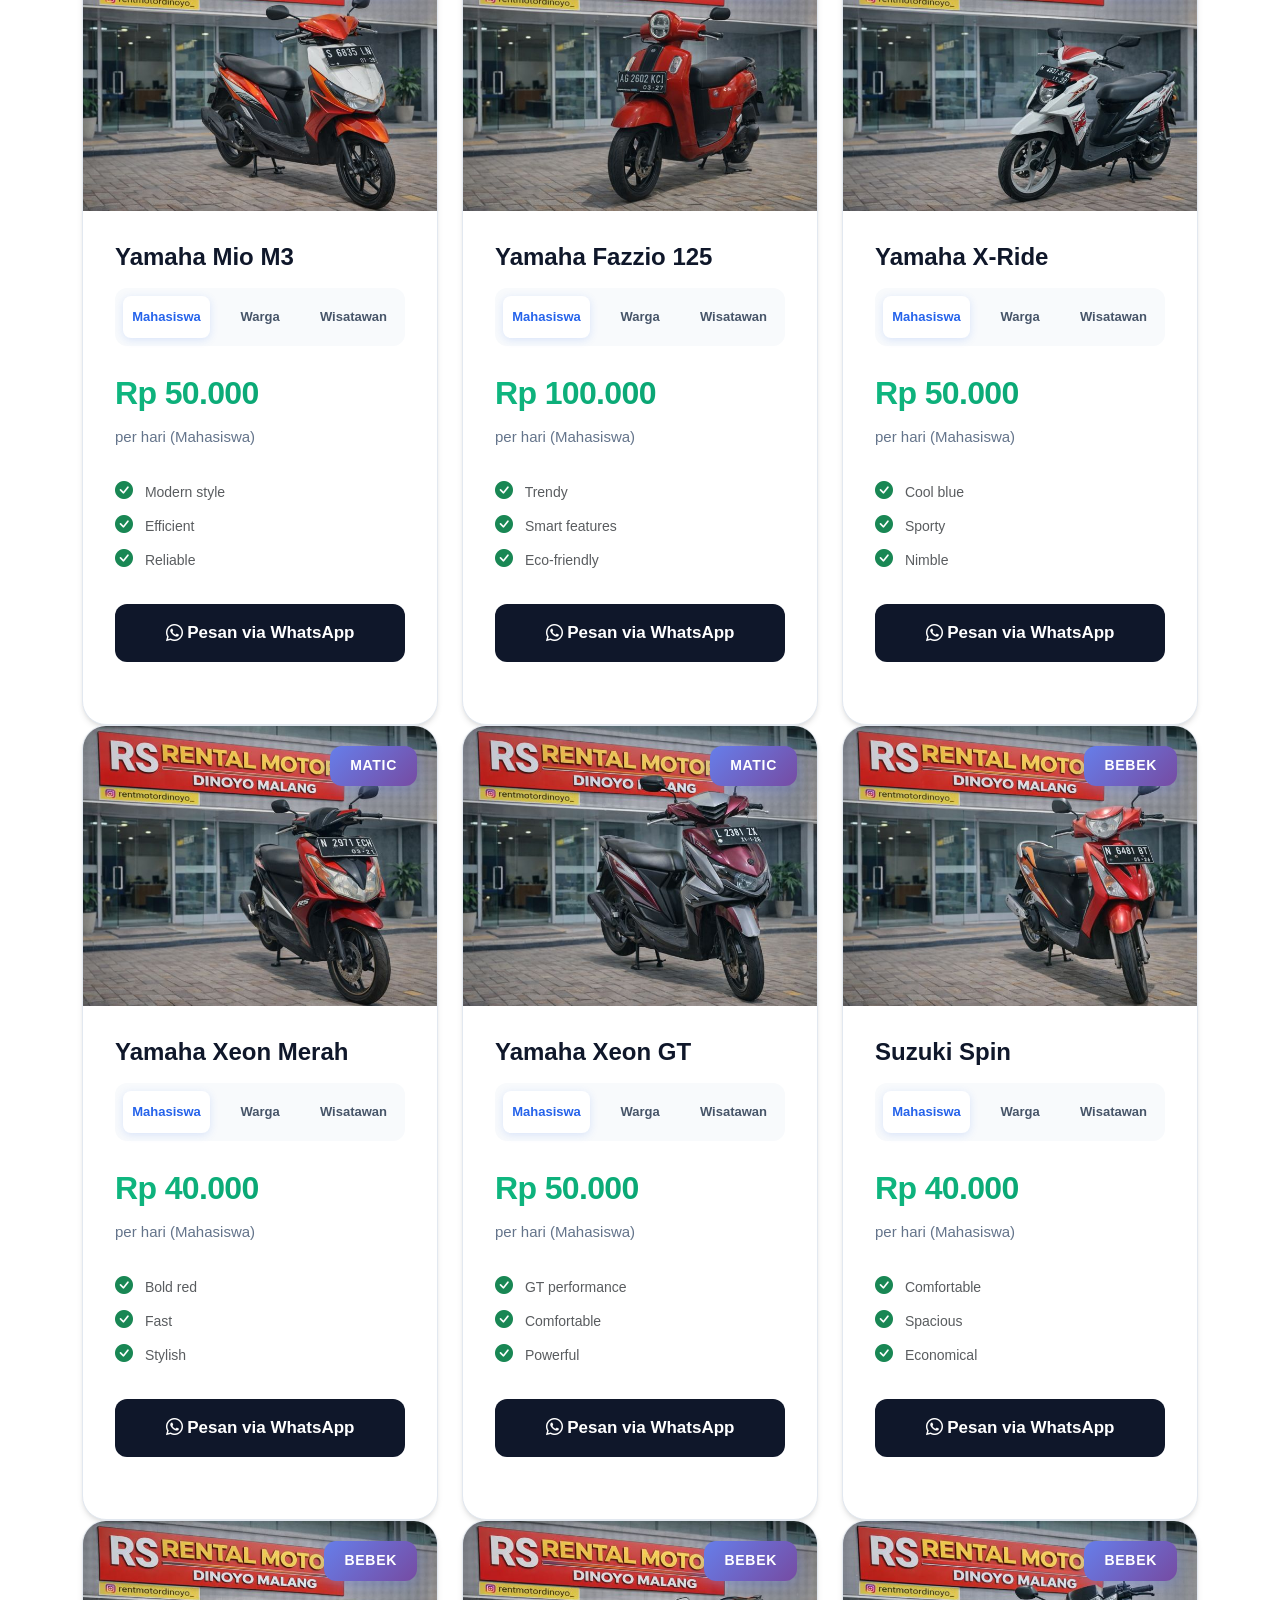
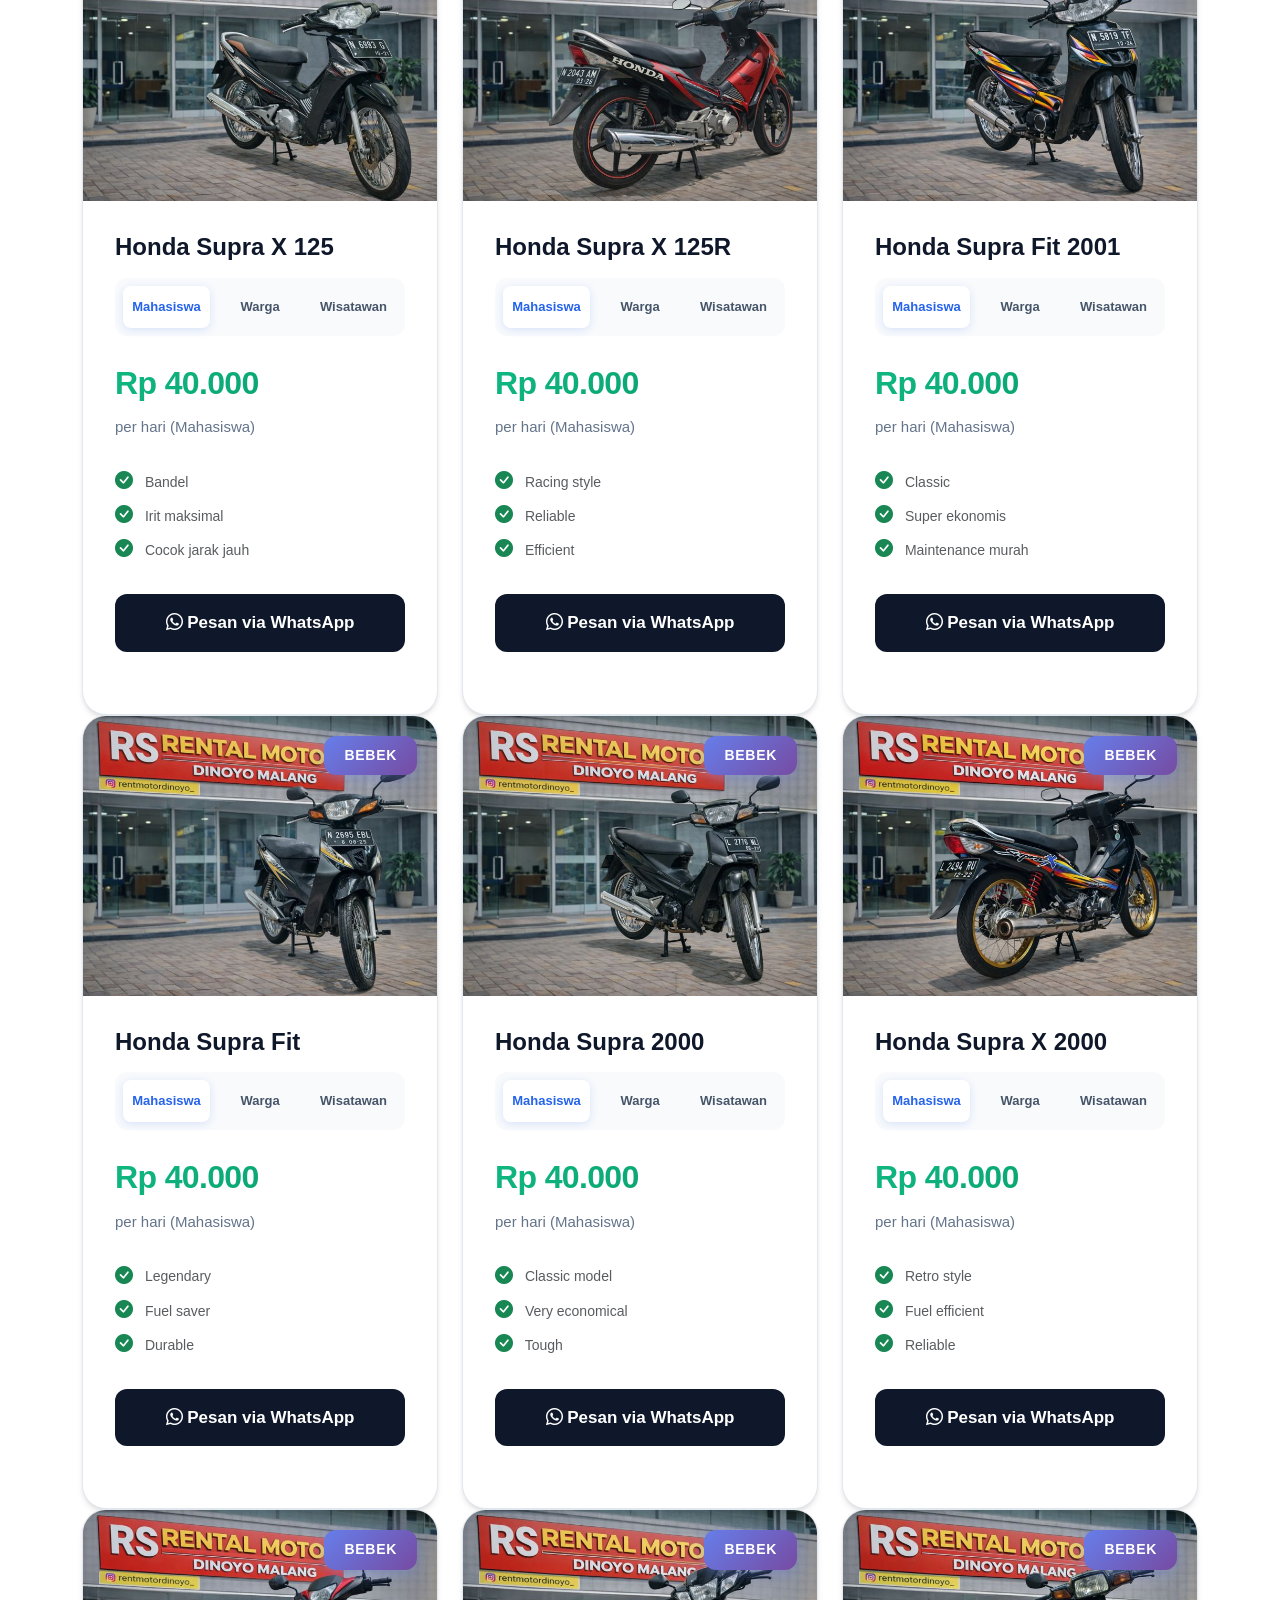
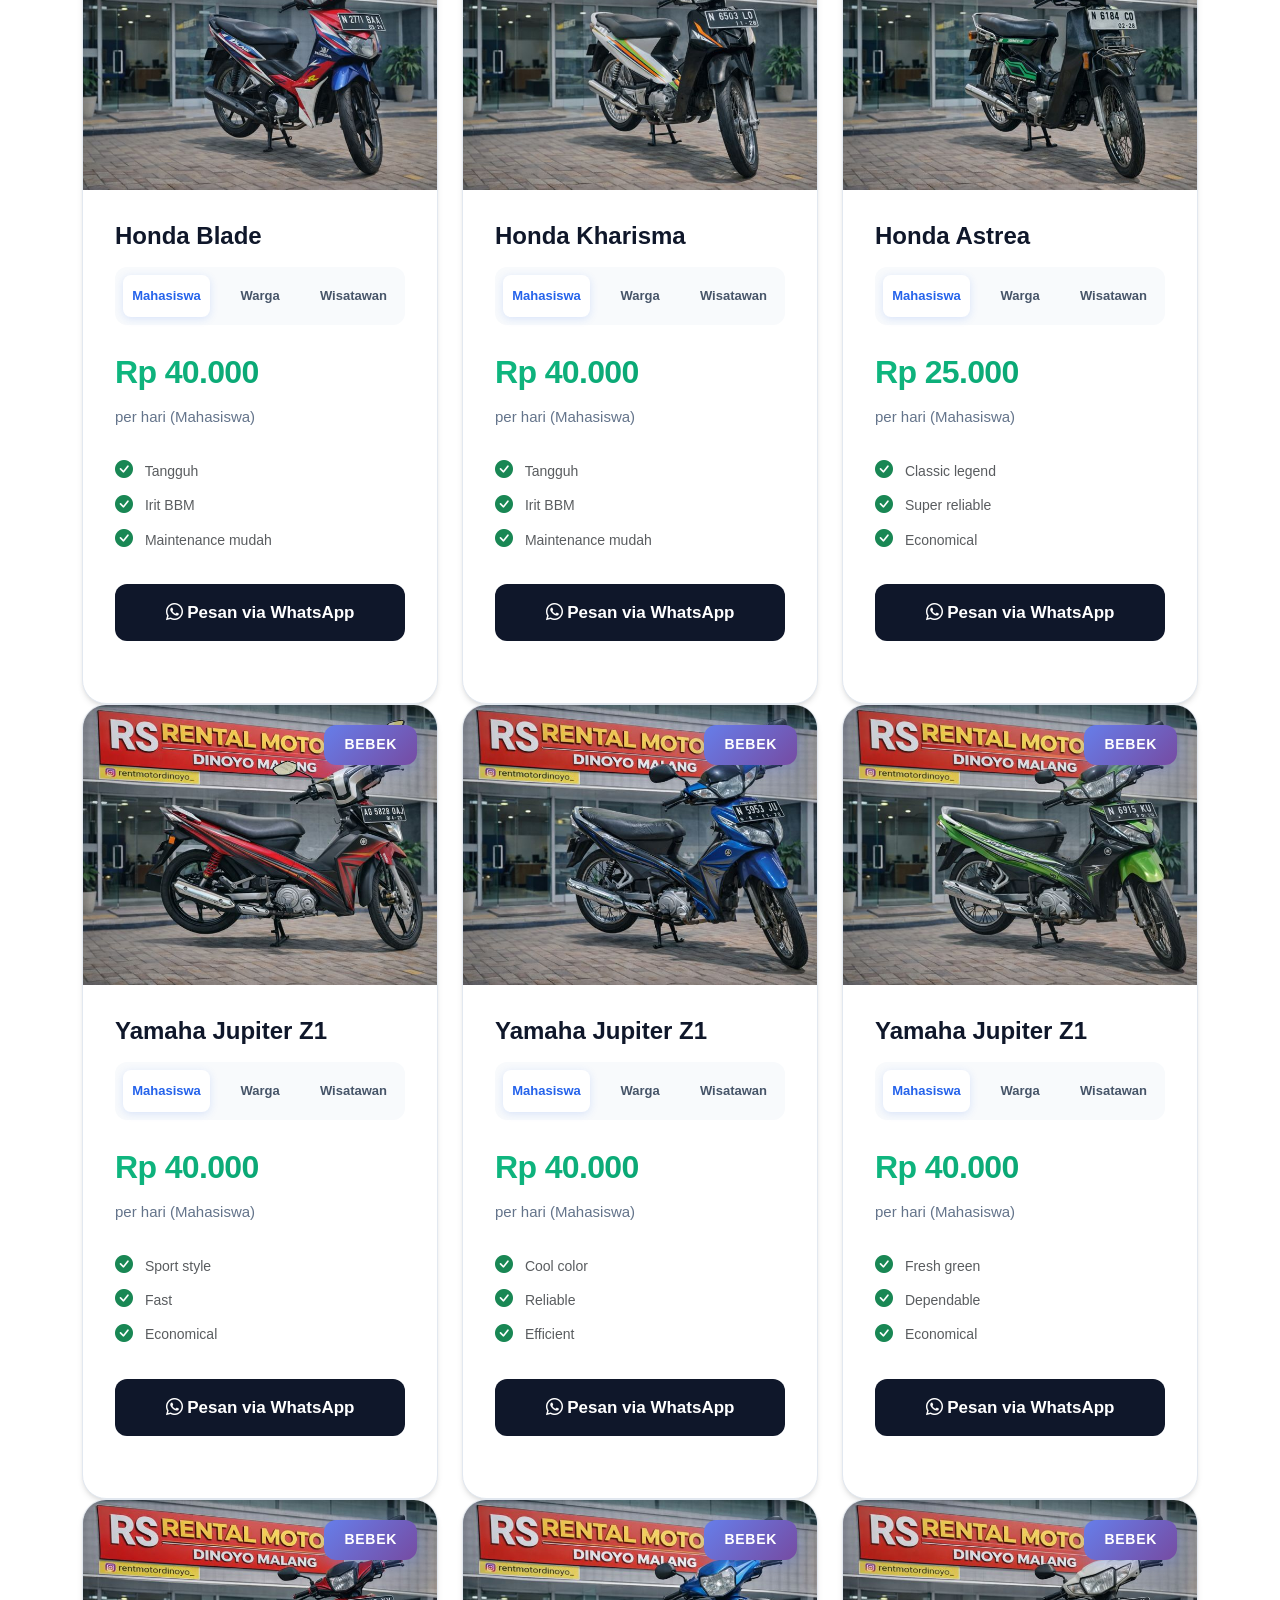
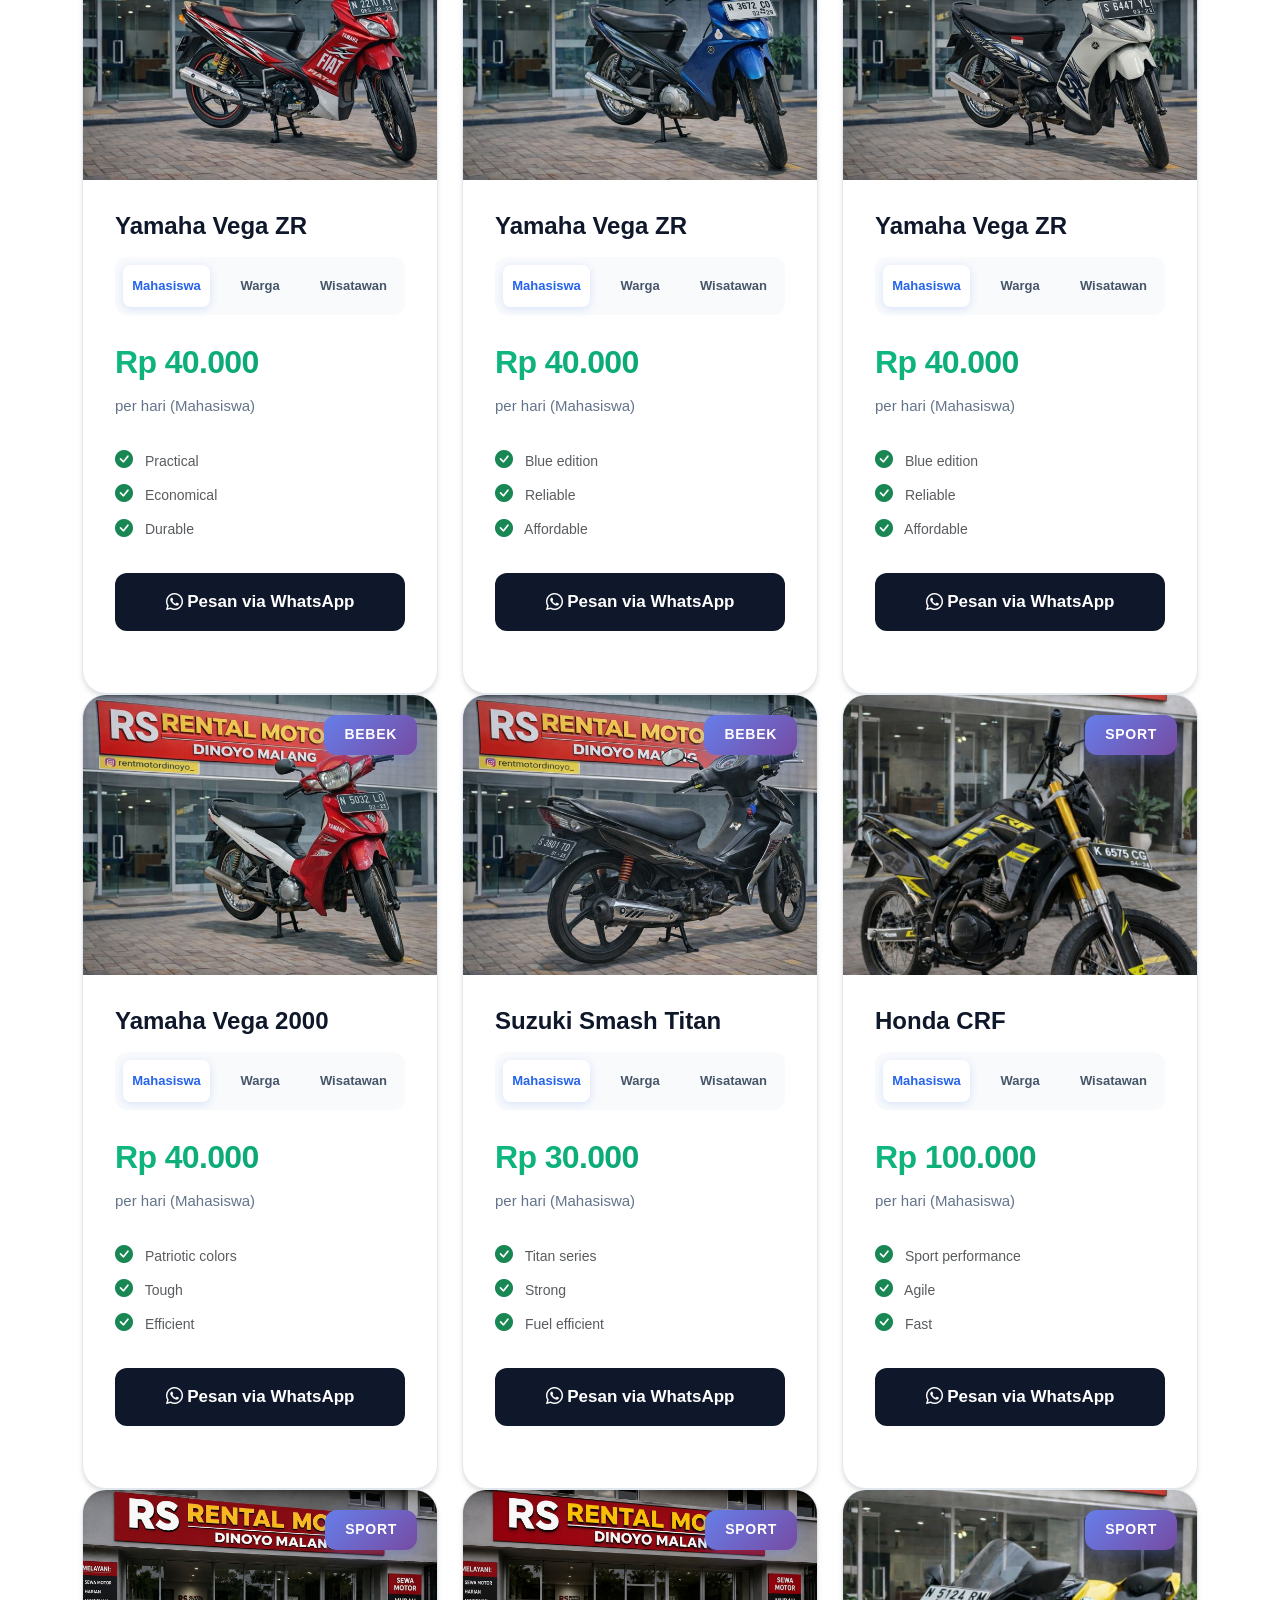
==== commit 228d45c1: "update halaman armada dan update halaman index dan update halaman tentang dan update halaman testimo" ====
--- a/armada.html
+++ b/armada.html
@@ -32,9 +32,9 @@
     <meta name="twitter:image" content="https://rs-rental-motor.pages.dev/assets/img/Hero.png">
     
     <!-- Favicon -->
-    <link rel="icon" type="image/png" href="https://i.ibb.co.com/kgCFz6DF/Logo-RS.jpg">
+    <link rel="icon" type="image/png" href="/assets/img/favicon.png">
     <link rel="shortcut icon" type="image/png" href="https://i.ibb.co.com/kgCFz6DF/Logo-RS.jpg">
-    <link rel="apple-touch-icon" href="https://i.ibb.co.com/kgCFz6DF/Logo-RS.jpg">
+    <link rel="apple-touch-icon" href="/assets/img/favicon.png">
     
     <!-- Bootstrap 5 CSS -->
     <link href="https://cdn.jsdelivr.net/npm/bootstrap@5.3.2/dist/css/bootstrap.min.css" rel="stylesheet">
@@ -1080,7 +1080,7 @@
                         <img src="assets/img/Beat2013_merah.png" class="card-img-top" alt="Honda Beat 2013 Merah">
                     </div>
                     <div class="card-body">
-                        <h5 class="card-title">Honda Beat 2013 Merah</h5>
+                        <h5 class="card-title">Honda Beat 2013</h5>
                         
                         <!-- Price Tabs -->
                         <div class="price-tabs">
@@ -1112,7 +1112,7 @@
                             <i class="bi bi-check-circle-fill text-success"></i> Irit BBM<br>
                             <i class="bi bi-check-circle-fill text-success"></i> Nyaman dikendarai
                         </p>
-                        <button class="btn btn-pesan" onclick="pesanViaWA('Honda Beat 2013 Merah')">
+                        <button class="btn btn-pesan" onclick="pesanViaWA('Honda Beat 2013')">
                             <i class="bi bi-whatsapp"></i> Pesan via WhatsApp
                         </button>
                     </div>
@@ -1362,7 +1362,7 @@
                         <img src="assets/img/beat_hitam.png" class="card-img-top" alt="Honda Beat Hitam">
                     </div>
                     <div class="card-body">
-                        <h5 class="card-title">Honda Beat Hitam</h5>
+                        <h5 class="card-title">Honda Beat 2012</h5>
                         
                         <!-- Price Tabs -->
                         <div class="price-tabs">
@@ -1394,7 +1394,7 @@
                             <i class="bi bi-check-circle-fill text-success"></i> Sporty look<br>
                             <i class="bi bi-check-circle-fill text-success"></i> Irit
                         </p>
-                        <button class="btn btn-pesan" onclick="pesanViaWA('Honda Beat Hitam')">
+                        <button class="btn btn-pesan" onclick="pesanViaWA('Honda Beat Hitam 2012')">
                             <i class="bi bi-whatsapp"></i> Pesan via WhatsApp
                         </button>
                     </div>
@@ -1409,7 +1409,7 @@
                         <img src="assets/img/beat_pink.png" class="card-img-top" alt="Honda Beat Pink">
                     </div>
                     <div class="card-body">
-                        <h5 class="card-title">Honda Beat Pink</h5>
+                        <h5 class="card-title">Honda Beat 2012</h5>
                         
                         <!-- Price Tabs -->
                         <div class="price-tabs">
@@ -1441,7 +1441,7 @@
                             <i class="bi bi-check-circle-fill text-success"></i> Cute design<br>
                             <i class="bi bi-check-circle-fill text-success"></i> Nyaman
                         </p>
-                        <button class="btn btn-pesan" onclick="pesanViaWA('Honda Beat Pink')">
+                        <button class="btn btn-pesan" onclick="pesanViaWA('Honda Beat Pink 2012')">
                             <i class="bi bi-whatsapp"></i> Pesan via WhatsApp
                         </button>
                     </div>
@@ -1456,7 +1456,7 @@
                         <img src="assets/img/beat_karbu.png" class="card-img-top" alt="Honda Beat Karbu">
                     </div>
                     <div class="card-body">
-                        <h5 class="card-title">Honda Beat Karbu</h5>
+                        <h5 class="card-title">Honda Beat 2012</h5>
                         
                         <!-- Price Tabs -->
                         <div class="price-tabs">
@@ -1488,7 +1488,7 @@
                             <i class="bi bi-check-circle-fill text-success"></i> Maintenance mudah<br>
                             <i class="bi bi-check-circle-fill text-success"></i> Bandel
                         </p>
-                        <button class="btn btn-pesan" onclick="pesanViaWA('Honda Beat Karbu')">
+                        <button class="btn btn-pesan" onclick="pesanViaWA('Honda Beat Biru 2012')">
                             <i class="bi bi-whatsapp"></i> Pesan via WhatsApp
                         </button>
                     </div>
@@ -1503,7 +1503,7 @@
                         <img src="assets/img/BeatGS.jpeg" class="card-img-top" alt="Honda Beat GS">
                     </div>
                     <div class="card-body">
-                        <h5 class="card-title">Honda Beat GS</h5>
+                        <h5 class="card-title">Honda Beat 2014</h5>
                         
                         <!-- Price Tabs -->
                         <div class="price-tabs">
@@ -1535,7 +1535,7 @@
                             <i class="bi bi-check-circle-fill text-success"></i> Cocok jalanan rusak<br>
                             <i class="bi bi-check-circle-fill text-success"></i> Tangguh
                         </p>
-                        <button class="btn btn-pesan" onclick="pesanViaWA('Honda Beat GS')">
+                        <button class="btn btn-pesan" onclick="pesanViaWA('Honda Beat 2014')">
                             <i class="bi bi-whatsapp"></i> Pesan via WhatsApp
                         </button>
                     </div>
@@ -1691,7 +1691,7 @@
                         <img src="assets/img/honda_vario_125.png" class="card-img-top" alt="Honda Vario 125">
                     </div>
                     <div class="card-body">
-                        <h5 class="card-title">Honda Vario 125</h5>
+                        <h5 class="card-title">Honda New Vario 125</h5>
                         
                         <!-- Price Tabs -->
                         <div class="price-tabs">
@@ -1723,7 +1723,7 @@
                             <i class="bi bi-check-circle-fill text-success"></i> Nyaman<br>
                             <i class="bi bi-check-circle-fill text-success"></i> Bagasi luas
                         </p>
-                        <button class="btn btn-pesan" onclick="pesanViaWA('Honda Vario 125')">
+                        <button class="btn btn-pesan" onclick="pesanViaWA('Honda New Vario 125')">
                             <i class="bi bi-whatsapp"></i> Pesan via WhatsApp
                         </button>
                     </div>
@@ -1738,7 +1738,7 @@
                         <img src="assets/img/Vario125_2015.PNG" class="card-img-top" alt="Honda Vario 125">
                     </div>
                     <div class="card-body">
-                        <h5 class="card-title">Honda Vario 125</h5>
+                        <h5 class="card-title">Honda Vario LED OLD 125</h5>
                         
                         <!-- Price Tabs -->
                         <div class="price-tabs">
@@ -1785,7 +1785,7 @@
                         <img src="assets/img/honda_vario_150.png" class="card-img-top" alt="Honda Vario 150">
                     </div>
                     <div class="card-body">
-                        <h5 class="card-title">Honda Vario 150</h5>
+                        <h5 class="card-title">Honda Vario LED OLD 150</h5>
                         
                         <!-- Price Tabs -->
                         <div class="price-tabs">
@@ -1817,7 +1817,7 @@
                             <i class="bi bi-check-circle-fill text-success"></i> Premium<br>
                             <i class="bi bi-check-circle-fill text-success"></i> Spacious
                         </p>
-                        <button class="btn btn-pesan" onclick="pesanViaWA('Honda Vario 150')">
+                        <button class="btn btn-pesan" onclick="pesanViaWA('Honda Vario LED OLD 150')">
                             <i class="bi bi-whatsapp"></i> Pesan via WhatsApp
                         </button>
                     </div>
@@ -1832,7 +1832,7 @@
                         <img src="assets/img/vario150_2015_putih.png" class="card-img-top" alt="Honda Vario 150 (2015)">
                     </div>
                     <div class="card-body">
-                        <h5 class="card-title">Honda Vario 150 (2015)</h5>
+                        <h5 class="card-title">Honda Vario LED OLD 150 </h5>
                         
                         <!-- Price Tabs -->
                         <div class="price-tabs">
@@ -1864,7 +1864,7 @@
                             <i class="bi bi-check-circle-fill text-success"></i> Powerful<br>
                             <i class="bi bi-check-circle-fill text-success"></i> Comfortable
                         </p>
-                        <button class="btn btn-pesan" onclick="pesanViaWA('Honda Vario 150 (2015)')">
+                        <button class="btn btn-pesan" onclick="pesanViaWA('Honda Vario LED OLD 150')">
                             <i class="bi bi-whatsapp"></i> Pesan via WhatsApp
                         </button>
                     </div>
@@ -1879,7 +1879,7 @@
                         <img src="assets/img/VarioLMB.jpeg" class="card-img-top" alt="Honda Vario LMB">
                     </div>
                     <div class="card-body">
-                        <h5 class="card-title">Honda Vario LMB</h5>
+                        <h5 class="card-title">Honda Vario LED OLD 125</h5>
                         
                         <!-- Price Tabs -->
                         <div class="price-tabs">
@@ -1911,7 +1911,7 @@
                             <i class="bi bi-check-circle-fill text-success"></i> Efisien<br>
                             <i class="bi bi-check-circle-fill text-success"></i> Reliable
                         </p>
-                        <button class="btn btn-pesan" onclick="pesanViaWA('Honda Vario LMB')">
+                        <button class="btn btn-pesan" onclick="pesanViaWA('Honda Vario LED OLD 125')">
                             <i class="bi bi-whatsapp"></i> Pesan via WhatsApp
                         </button>
                     </div>
@@ -1926,7 +1926,7 @@
                         <img src="assets/img/Vario_Clik.png" class="card-img-top" alt="Honda Vario Clik">
                     </div>
                     <div class="card-body">
-                        <h5 class="card-title">Honda Vario Clik</h5>
+                        <h5 class="card-title">Honda Vario Click</h5>
                         
                         <!-- Price Tabs -->
                         <div class="price-tabs">
@@ -1958,7 +1958,7 @@
                             <i class="bi bi-check-circle-fill text-success"></i> Agile<br>
                             <i class="bi bi-check-circle-fill text-success"></i> Economical
                         </p>
-                        <button class="btn btn-pesan" onclick="pesanViaWA('Honda Vario Clik')">
+                        <button class="btn btn-pesan" onclick="pesanViaWA('Honda Vario Click')">
                             <i class="bi bi-whatsapp"></i> Pesan via WhatsApp
                         </button>
                     </div>
@@ -1973,7 +1973,7 @@
                         <img src="assets/img/vario125_hitam.png" class="card-img-top" alt="Honda Vario 125 Hitam">
                     </div>
                     <div class="card-body">
-                        <h5 class="card-title">Honda Vario 125 Hitam</h5>
+                        <h5 class="card-title">Honda Vario 125 2014</h5>
                         
                         <!-- Price Tabs -->
                         <div class="price-tabs">
@@ -2005,7 +2005,7 @@
                             <i class="bi bi-check-circle-fill text-success"></i> Elegant<br>
                             <i class="bi bi-check-circle-fill text-success"></i> Efficient
                         </p>
-                        <button class="btn btn-pesan" onclick="pesanViaWA('Honda Vario 125 Hitam')">
+                        <button class="btn btn-pesan" onclick="pesanViaWA('Honda Vario 125 2014')">
                             <i class="bi bi-whatsapp"></i> Pesan via WhatsApp
                         </button>
                     </div>
@@ -2020,7 +2020,7 @@
                         <img src="assets/img/honda_scoopy.png" class="card-img-top" alt="Honda Scoopy">
                     </div>
                     <div class="card-body">
-                        <h5 class="card-title">Honda Scoopy</h5>
+                        <h5 class="card-title">Honda Scoopy Injeksi</h5>
                         
                         <!-- Price Tabs -->
                         <div class="price-tabs">
@@ -2052,7 +2052,7 @@
                             <i class="bi bi-check-circle-fill text-success"></i> Nyaman untuk wanita<br>
                             <i class="bi bi-check-circle-fill text-success"></i> Irit
                         </p>
-                        <button class="btn btn-pesan" onclick="pesanViaWA('Honda Scoopy')">
+                        <button class="btn btn-pesan" onclick="pesanViaWA('Honda Scoopy Injeksi Merah')">
                             <i class="bi bi-whatsapp"></i> Pesan via WhatsApp
                         </button>
                     </div>
@@ -2067,7 +2067,7 @@
                         <img src="assets/img/Scoopy 2016.png" class="card-img-top" alt="Honda Scoopy 2016">
                     </div>
                     <div class="card-body">
-                        <h5 class="card-title">Honda Scoopy 2016</h5>
+                        <h5 class="card-title">Honda Scoopy Injeksi Hitam</h5>
                         
                         <!-- Price Tabs -->
                         <div class="price-tabs">
@@ -2099,7 +2099,7 @@
                             <i class="bi bi-check-circle-fill text-success"></i> Comfortable<br>
                             <i class="bi bi-check-circle-fill text-success"></i> Economical
                         </p>
-                        <button class="btn btn-pesan" onclick="pesanViaWA('Honda Scoopy 2016')">
+                        <button class="btn btn-pesan" onclick="pesanViaWA('Honda Scoopy Injeksi Hitam')">
                             <i class="bi bi-whatsapp"></i> Pesan via WhatsApp
                         </button>
                     </div>
@@ -2114,7 +2114,7 @@
                         <img src="assets/img/scoopy_2016_biru.png" class="card-img-top" alt="Honda Scoopy 2016 Biru">
                     </div>
                     <div class="card-body">
-                        <h5 class="card-title">Honda Scoopy 2016 Biru</h5>
+                        <h5 class="card-title">Honda Scoopy Injeksi Biru</h5>
                         
                         <!-- Price Tabs -->
                         <div class="price-tabs">
@@ -2146,7 +2146,7 @@
                             <i class="bi bi-check-circle-fill text-success"></i> Trendy<br>
                             <i class="bi bi-check-circle-fill text-success"></i> Efficient
                         </p>
-                        <button class="btn btn-pesan" onclick="pesanViaWA('Honda Scoopy 2016 Biru')">
+                        <button class="btn btn-pesan" onclick="pesanViaWA('Honda Scoopy Injeksi Biru')">
                             <i class="bi bi-whatsapp"></i> Pesan via WhatsApp
                         </button>
                     </div>
@@ -2302,7 +2302,7 @@
                         <img src="assets/img/yamaha_nmax_155.png" class="card-img-top" alt="Yamaha NMAX 155">
                     </div>
                     <div class="card-body">
-                        <h5 class="card-title">Yamaha NMAX 155</h5>
+                        <h5 class="card-title">Yamaha NMAX 155 2021</h5>
                         
                         <!-- Price Tabs -->
                         <div class="price-tabs">
@@ -2334,7 +2334,7 @@
                             <i class="bi bi-check-circle-fill text-success"></i> Powerful engine<br>
                             <i class="bi bi-check-circle-fill text-success"></i> Advanced features
                         </p>
-                        <button class="btn btn-pesan" onclick="pesanViaWA('Yamaha NMAX 155')">
+                        <button class="btn btn-pesan" onclick="pesanViaWA('Yamaha NMAX 155 2021')">
                             <i class="bi bi-whatsapp"></i> Pesan via WhatsApp
                         </button>
                     </div>
@@ -2772,7 +2772,7 @@
                         <img src="assets/img/spin_merah.png" class="card-img-top" alt="Suzuki Spin Merah">
                     </div>
                     <div class="card-body">
-                        <h5 class="card-title">Suzuki Spin Merah</h5>
+                        <h5 class="card-title">Suzuki Spin</h5>
                         
                         <!-- Price Tabs -->
                         <div class="price-tabs">
@@ -3275,7 +3275,7 @@
                             <i class="bi bi-check-circle-fill text-success"></i> Fast<br>
                             <i class="bi bi-check-circle-fill text-success"></i> Economical
                         </p>
-                        <button class="btn btn-pesan" onclick="pesanViaWA('Yamaha Jupiter Z1')">
+                        <button class="btn btn-pesan" onclick="pesanViaWA('Yamaha Jupiter Z1 Merah')">
                             <i class="bi bi-whatsapp"></i> Pesan via WhatsApp
                         </button>
                     </div>
@@ -3290,7 +3290,7 @@
                         <img src="assets/img/jupiter_biru.png" class="card-img-top" alt="Yamaha Jupiter Biru">
                     </div>
                     <div class="card-body">
-                        <h5 class="card-title">Yamaha Jupiter Biru</h5>
+                        <h5 class="card-title">Yamaha Jupiter Z1</h5>
                         
                         <!-- Price Tabs -->
                         <div class="price-tabs">
@@ -3322,7 +3322,7 @@
                             <i class="bi bi-check-circle-fill text-success"></i> Reliable<br>
                             <i class="bi bi-check-circle-fill text-success"></i> Efficient
                         </p>
-                        <button class="btn btn-pesan" onclick="pesanViaWA('Yamaha Jupiter Biru')">
+                        <button class="btn btn-pesan" onclick="pesanViaWA('Yamaha Jupiter Z1 Biru')">
                             <i class="bi bi-whatsapp"></i> Pesan via WhatsApp
                         </button>
                     </div>
@@ -3337,7 +3337,7 @@
                         <img src="assets/img/jupiter_hijau.png" class="card-img-top" alt="Yamaha Jupiter Hijau">
                     </div>
                     <div class="card-body">
-                        <h5 class="card-title">Yamaha Jupiter Hijau</h5>
+                        <h5 class="card-title">Yamaha Jupiter Z1</h5>
                         
                         <!-- Price Tabs -->
                         <div class="price-tabs">
@@ -3369,7 +3369,7 @@
                             <i class="bi bi-check-circle-fill text-success"></i> Dependable<br>
                             <i class="bi bi-check-circle-fill text-success"></i> Economical
                         </p>
-                        <button class="btn btn-pesan" onclick="pesanViaWA('Yamaha Jupiter Hijau')">
+                        <button class="btn btn-pesan" onclick="pesanViaWA('Yamaha Jupiter Z1 Hijau')">
                             <i class="bi bi-whatsapp"></i> Pesan via WhatsApp
                         </button>
                     </div>
@@ -3417,7 +3417,7 @@
                             <i class="bi bi-check-circle-fill text-success"></i> Economical<br>
                             <i class="bi bi-check-circle-fill text-success"></i> Durable
                         </p>
-                        <button class="btn btn-pesan" onclick="pesanViaWA('Yamaha Vega ZR')">
+                        <button class="btn btn-pesan" onclick="pesanViaWA('Yamaha Vega ZR Merah')">
                             <i class="bi bi-whatsapp"></i> Pesan via WhatsApp
                         </button>
                     </div>
@@ -3432,7 +3432,7 @@
                         <img src="assets/img/yamaha_vegazrbiru.png" class="card-img-top" alt="Yamaha Vega ZR Biru">
                     </div>
                     <div class="card-body">
-                        <h5 class="card-title">Yamaha Vega ZR Biru</h5>
+                        <h5 class="card-title">Yamaha Vega ZR</h5>
                         
                         <!-- Price Tabs -->
                         <div class="price-tabs">
@@ -3479,7 +3479,7 @@
                         <img src="assets/img/vega_putih.png" class="card-img-top" alt="Yamaha Vega ZR Fiat">
                     </div>
                     <div class="card-body">
-                        <h5 class="card-title">Yamaha Vega ZR Fiat</h5>
+                        <h5 class="card-title">Yamaha Vega ZR</h5>
                         
                         <!-- Price Tabs -->
                         <div class="price-tabs">
@@ -3511,7 +3511,7 @@
                             <i class="bi bi-check-circle-fill text-success"></i> Reliable<br>
                             <i class="bi bi-check-circle-fill text-success"></i> Affordable
                         </p>
-                        <button class="btn btn-pesan" onclick="pesanViaWA('Yamaha Vega putih')">
+                        <button class="btn btn-pesan" onclick="pesanViaWA('Yamaha Vega ZR Putih')">
                             <i class="bi bi-whatsapp"></i> Pesan via WhatsApp
                         </button>
                     </div>
@@ -3526,7 +3526,7 @@
                         <img src="assets/img/vega_merah_putih.png" class="card-img-top" alt="Yamaha Vega Merah Putih">
                     </div>
                     <div class="card-body">
-                        <h5 class="card-title">Yamaha Vega Merah Putih</h5>
+                        <h5 class="card-title">Yamaha Vega 2000</h5>
                         
                         <!-- Price Tabs -->
                         <div class="price-tabs">
@@ -3558,7 +3558,7 @@
                             <i class="bi bi-check-circle-fill text-success"></i> Tough<br>
                             <i class="bi bi-check-circle-fill text-success"></i> Efficient
                         </p>
-                        <button class="btn btn-pesan" onclick="pesanViaWA('Yamaha Vega Merah Putih')">
+                        <button class="btn btn-pesan" onclick="pesanViaWA('Yamaha Vega 2000')">
                             <i class="bi bi-whatsapp"></i> Pesan via WhatsApp
                         </button>
                     </div>
@@ -3714,7 +3714,7 @@
                         <img src="assets/img/CB.jpeg" class="card-img-top" alt="Honda CB150R">
                     </div>
                     <div class="card-body">
-                        <h5 class="card-title">Honda CB150R</h5>
+                        <h5 class="card-title">Honda CB</h5>
                         
                         <!-- Price Tabs -->
                         <div class="price-tabs">
@@ -3746,7 +3746,7 @@
                             <i class="bi bi-check-circle-fill text-success"></i> High performance<br>
                             <i class="bi bi-check-circle-fill text-success"></i> Modern
                         </p>
-                        <button class="btn btn-pesan" onclick="pesanViaWA('Honda CB150R')">
+                        <button class="btn btn-pesan" onclick="pesanViaWA('Honda CB')">
                             <i class="bi bi-whatsapp"></i> Pesan via WhatsApp
                         </button>
                     </div>
@@ -3829,7 +3829,7 @@
                         <img src="assets/img/satria_putih.png" class="card-img-top" alt="Suzuki Satria FU Putih">
                     </div>
                     <div class="card-body">
-                        <h5 class="card-title">Suzuki Satria FU Putih</h5>
+                        <h5 class="card-title">Suzuki Satria FU</h5>
                         
                         <!-- Price Tabs -->
                         <div class="price-tabs">
@@ -3908,7 +3908,7 @@
                             <i class="bi bi-check-circle-fill text-success"></i> Powerful<br>
                             <i class="bi bi-check-circle-fill text-success"></i> Sporty
                         </p>
-                        <button class="btn btn-pesan" onclick="pesanViaWA('Suzuki Satria FU')">
+                        <button class="btn btn-pesan" onclick="pesanViaWA('Suzuki Satria FU Merah Hitam')">
                             <i class="bi bi-whatsapp"></i> Pesan via WhatsApp
                         </button>
                     </div>
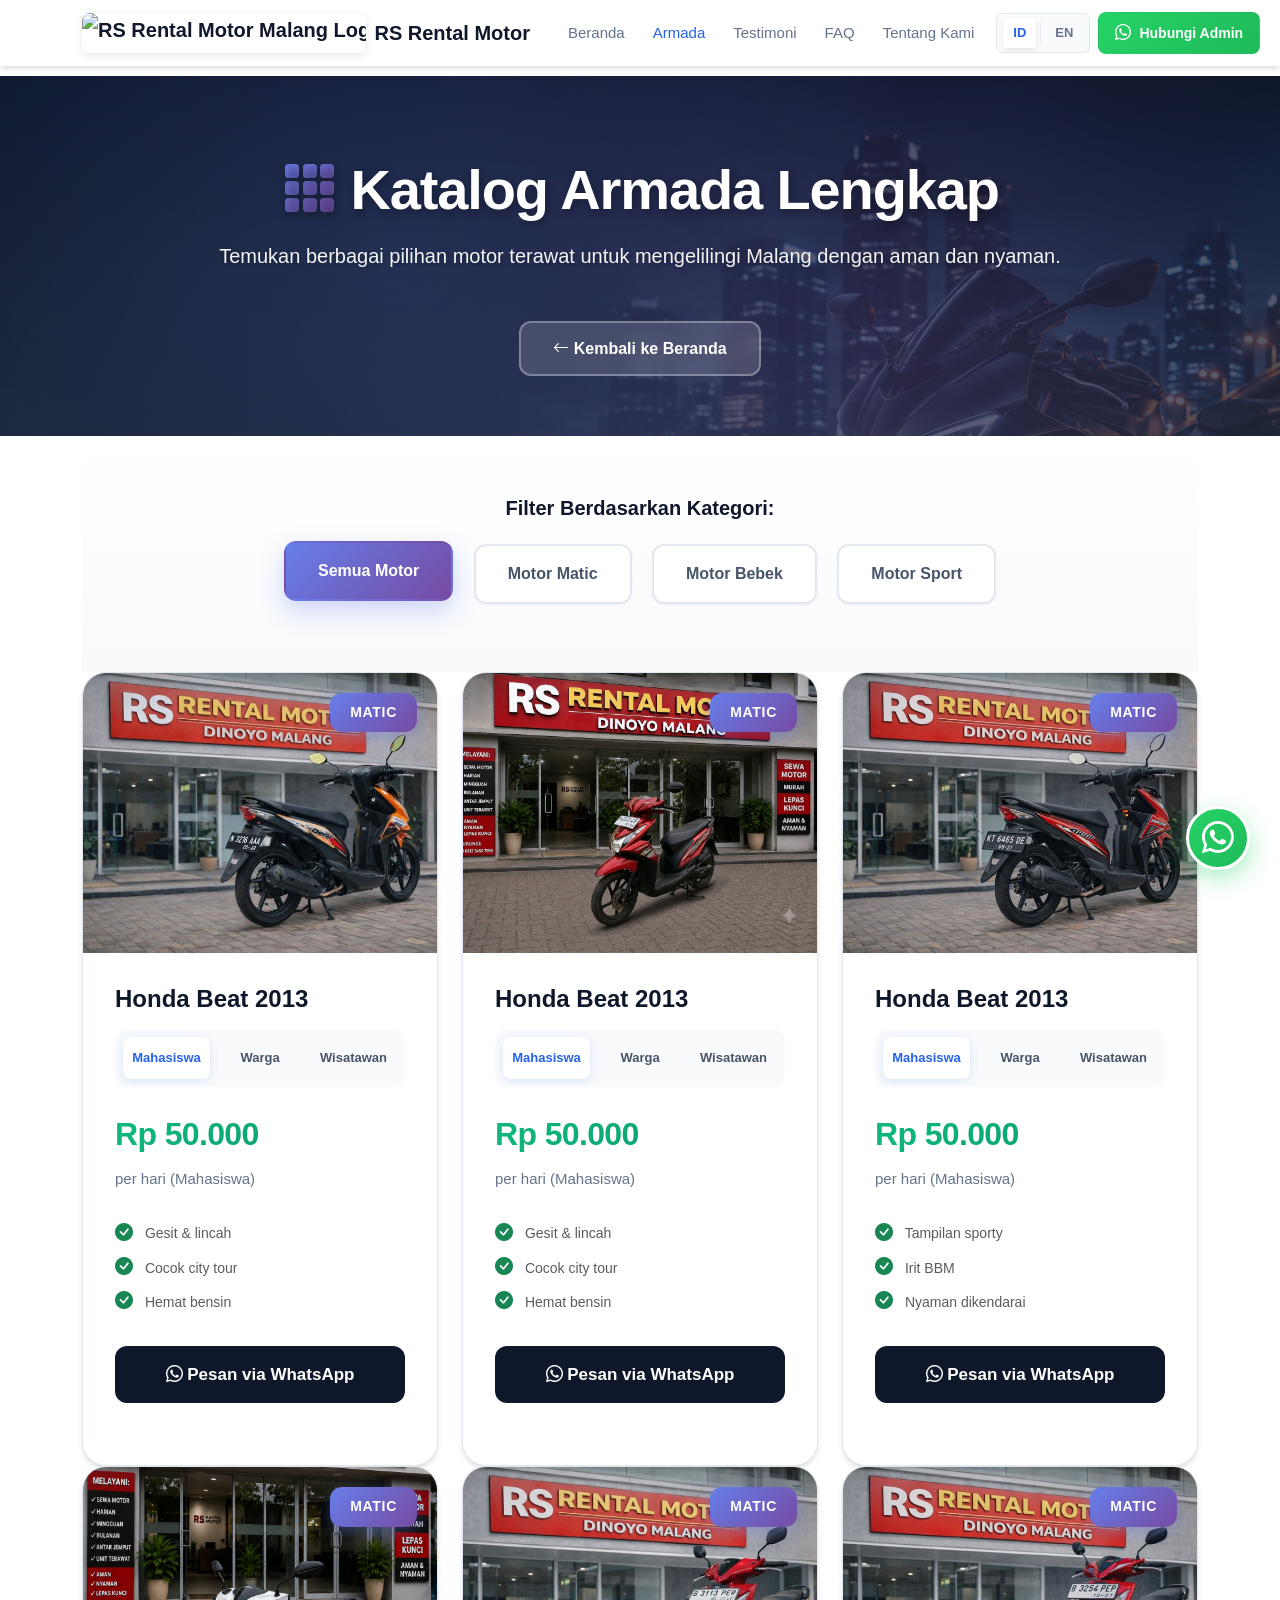
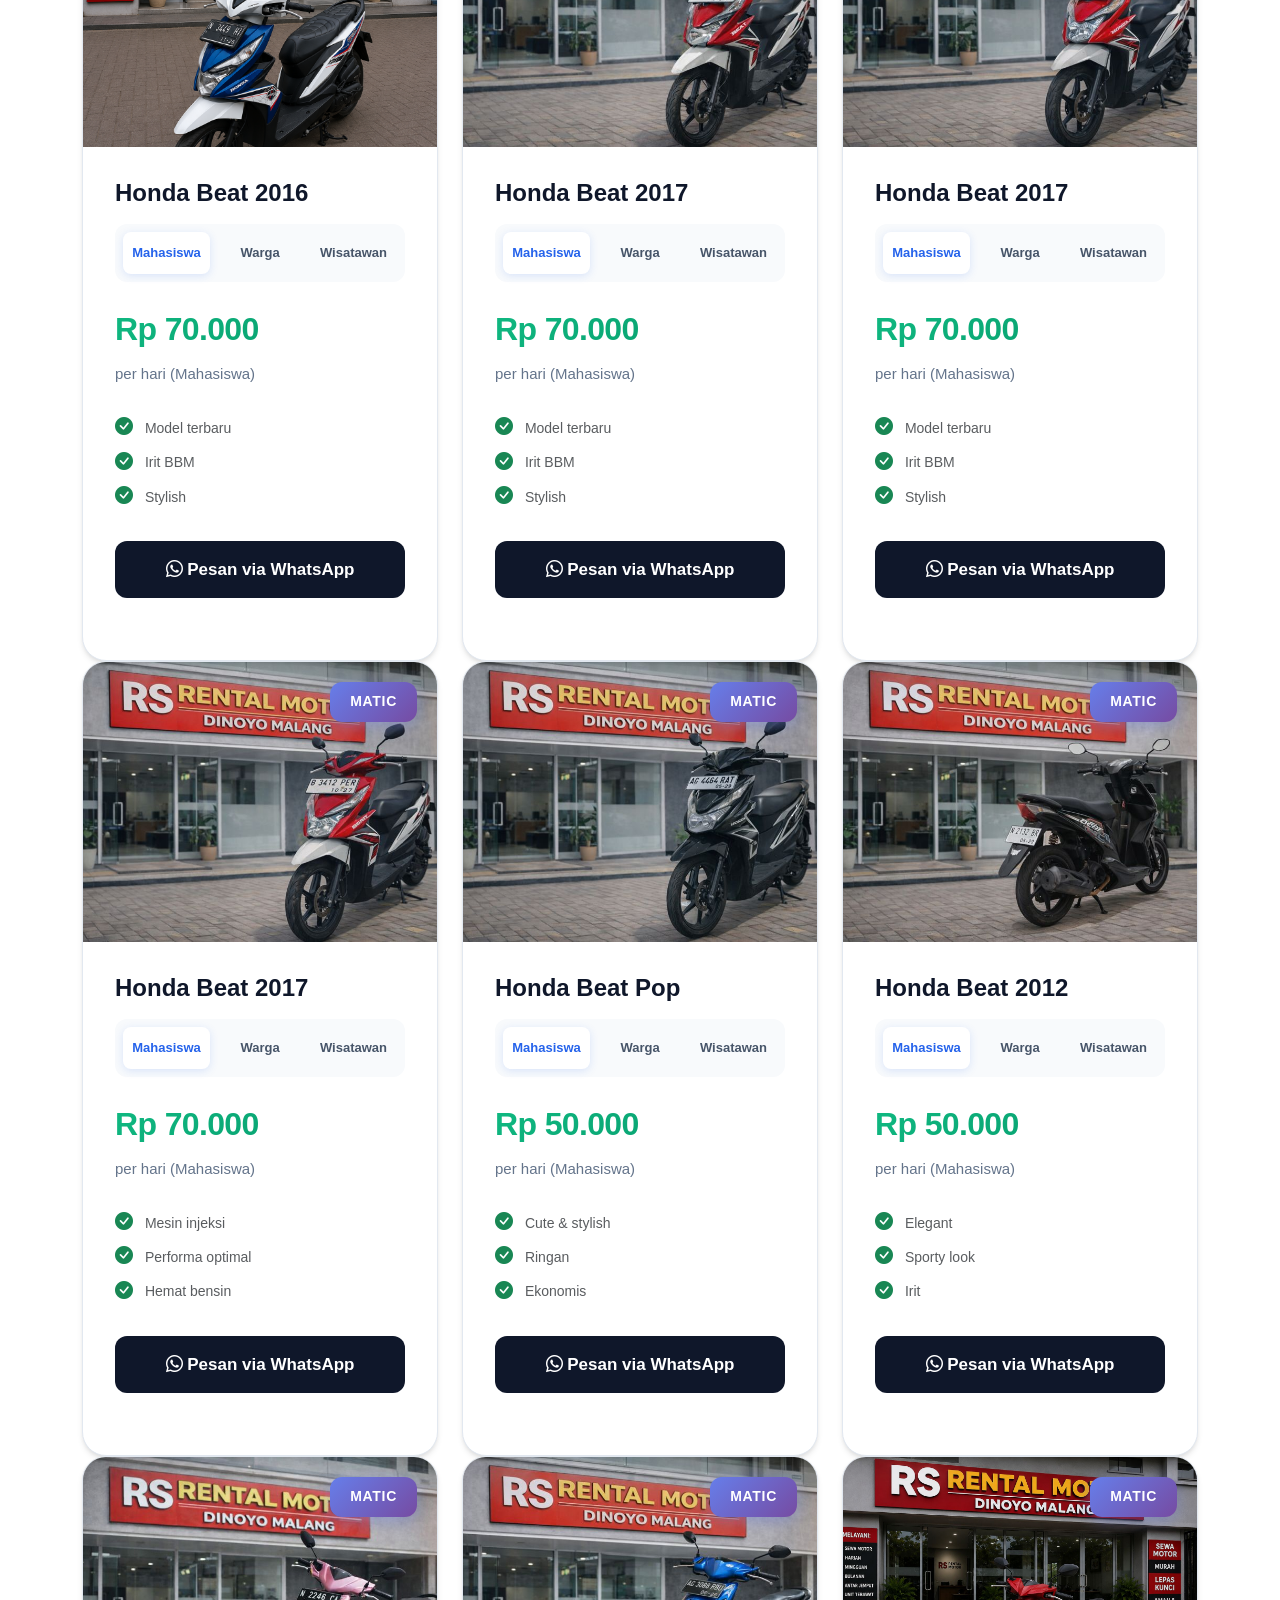
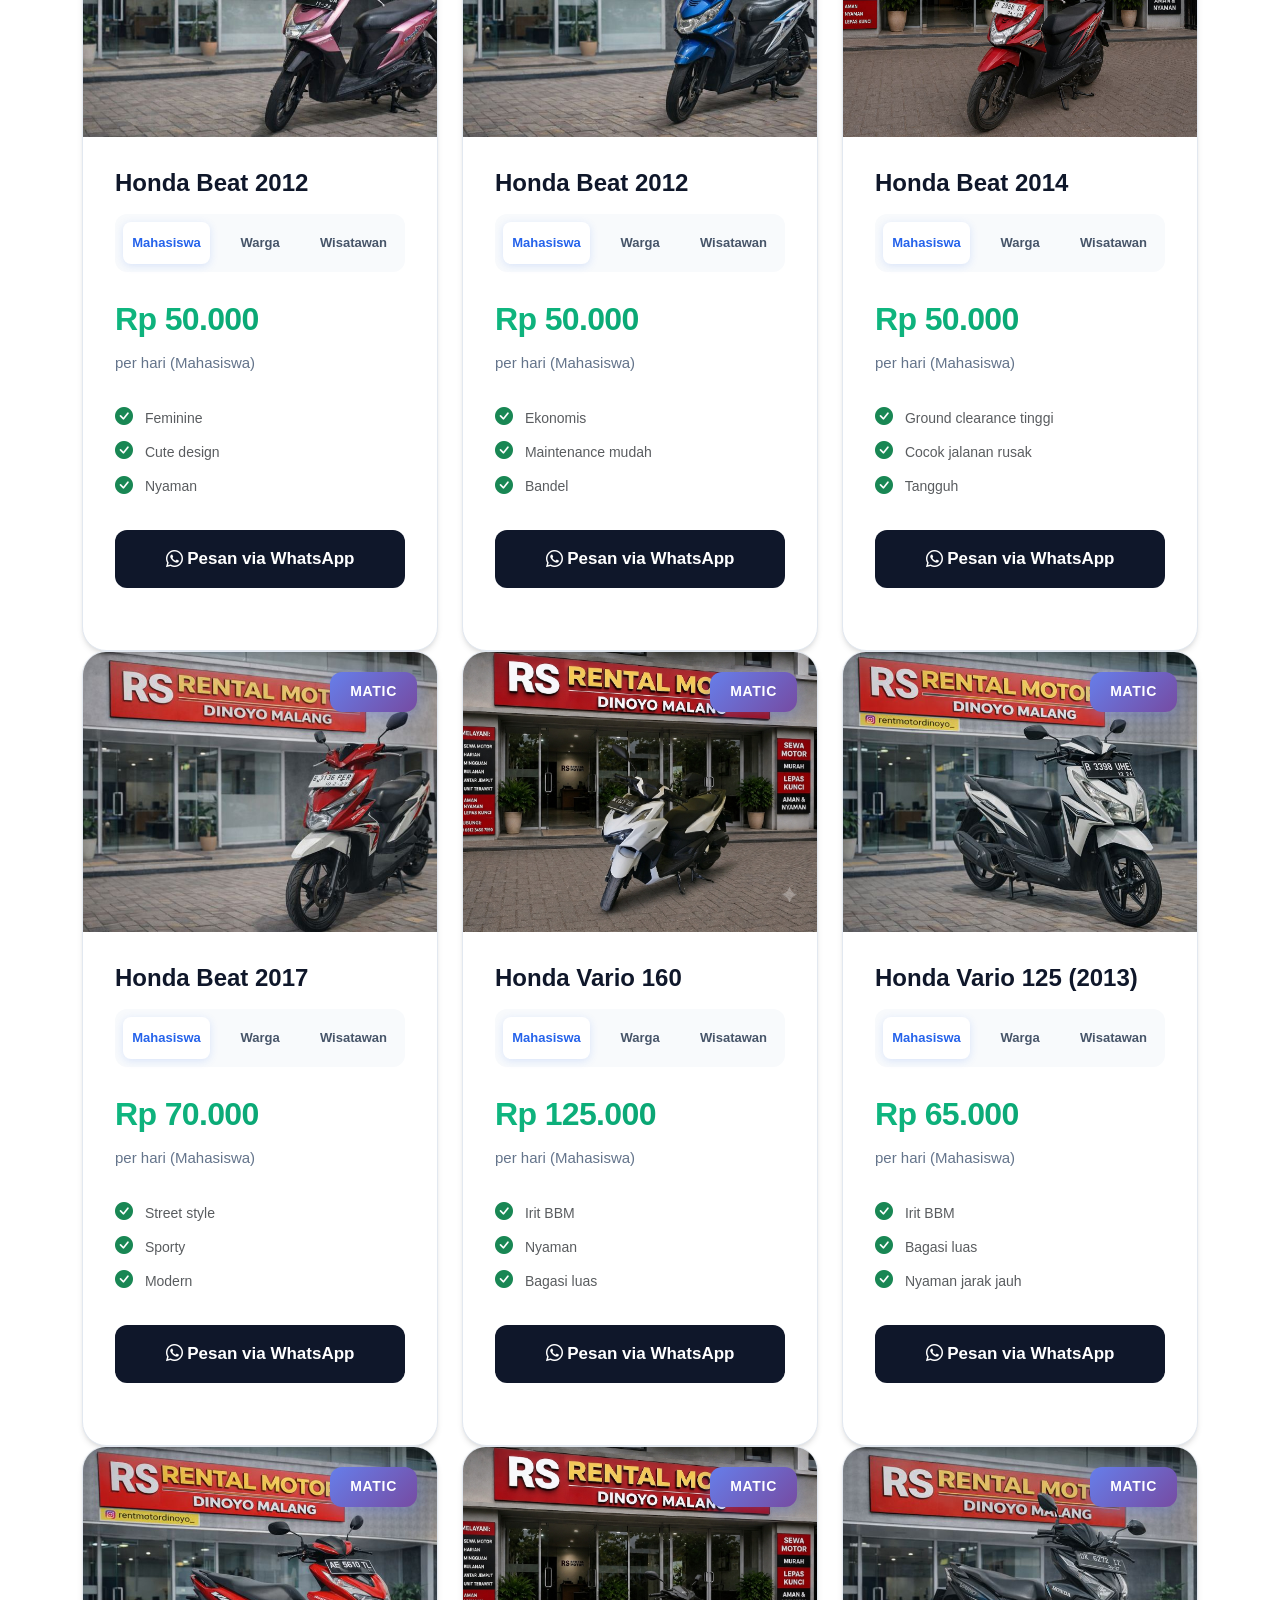
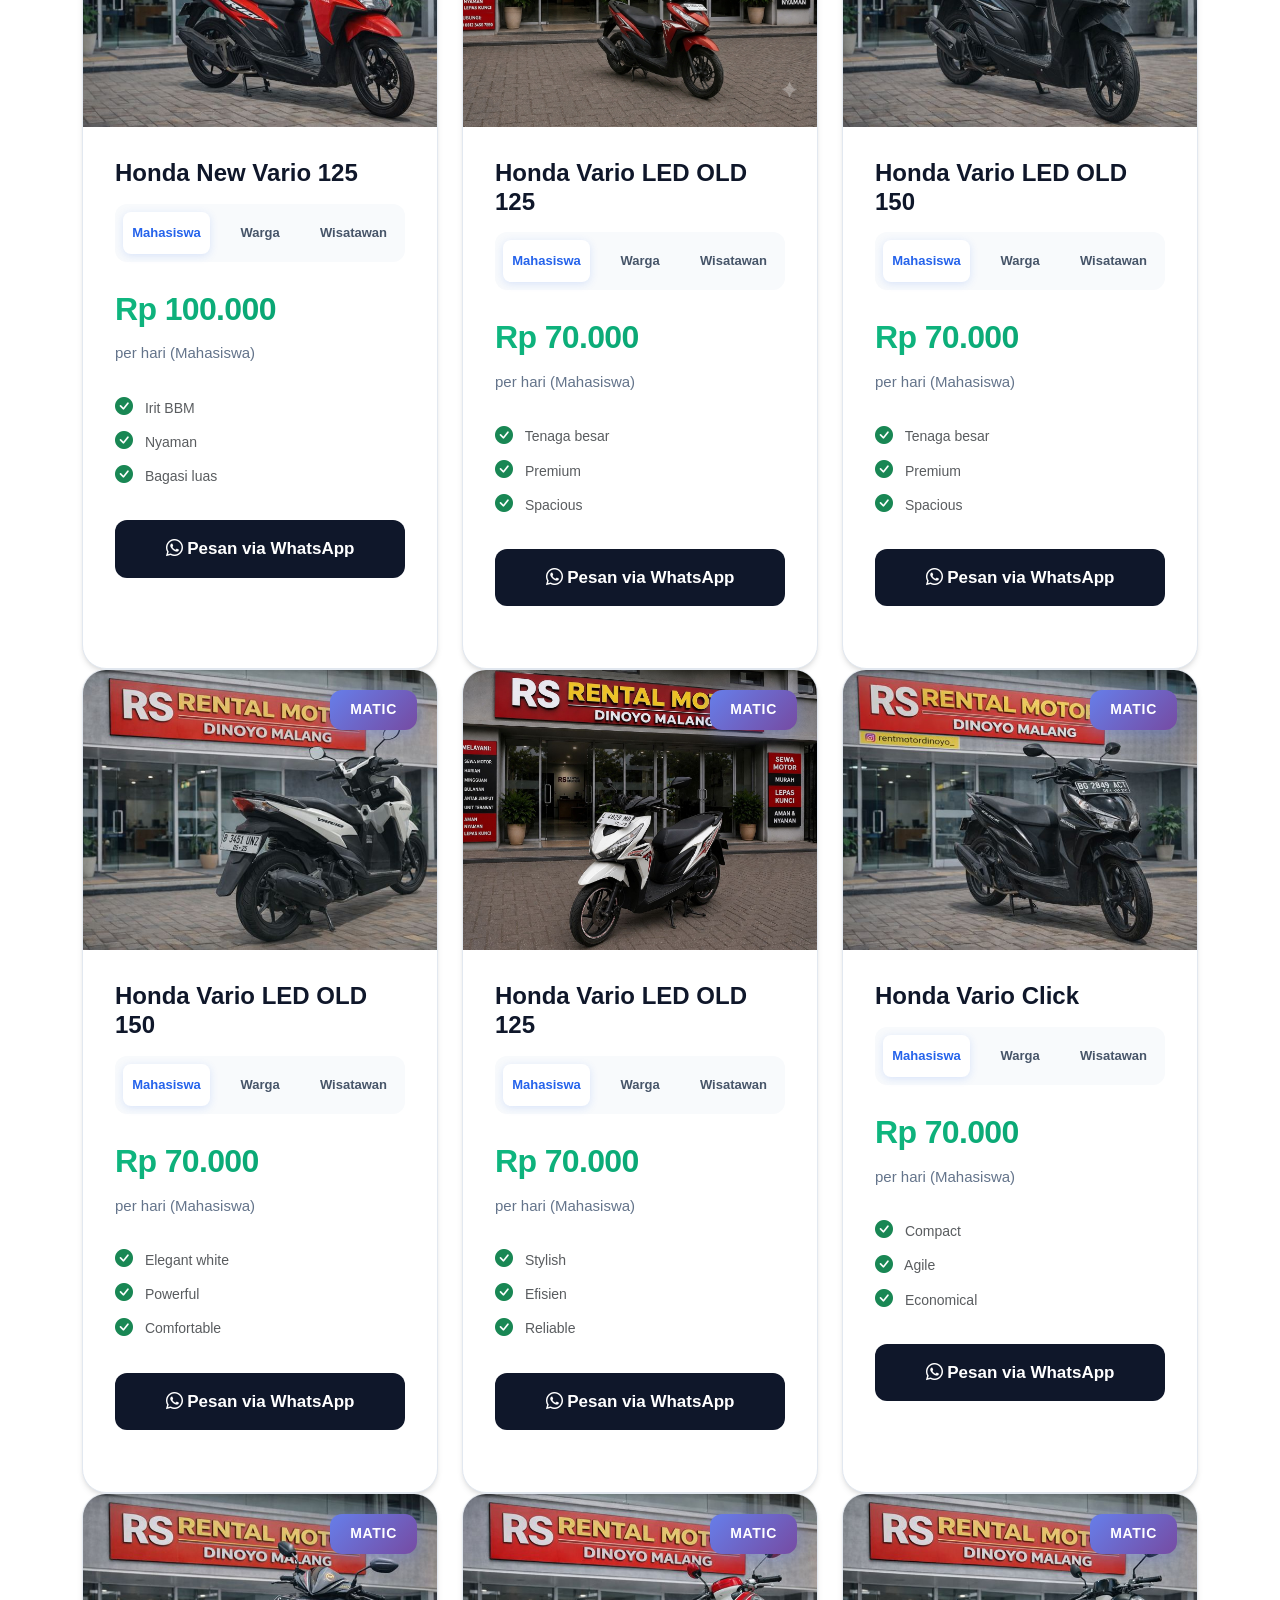
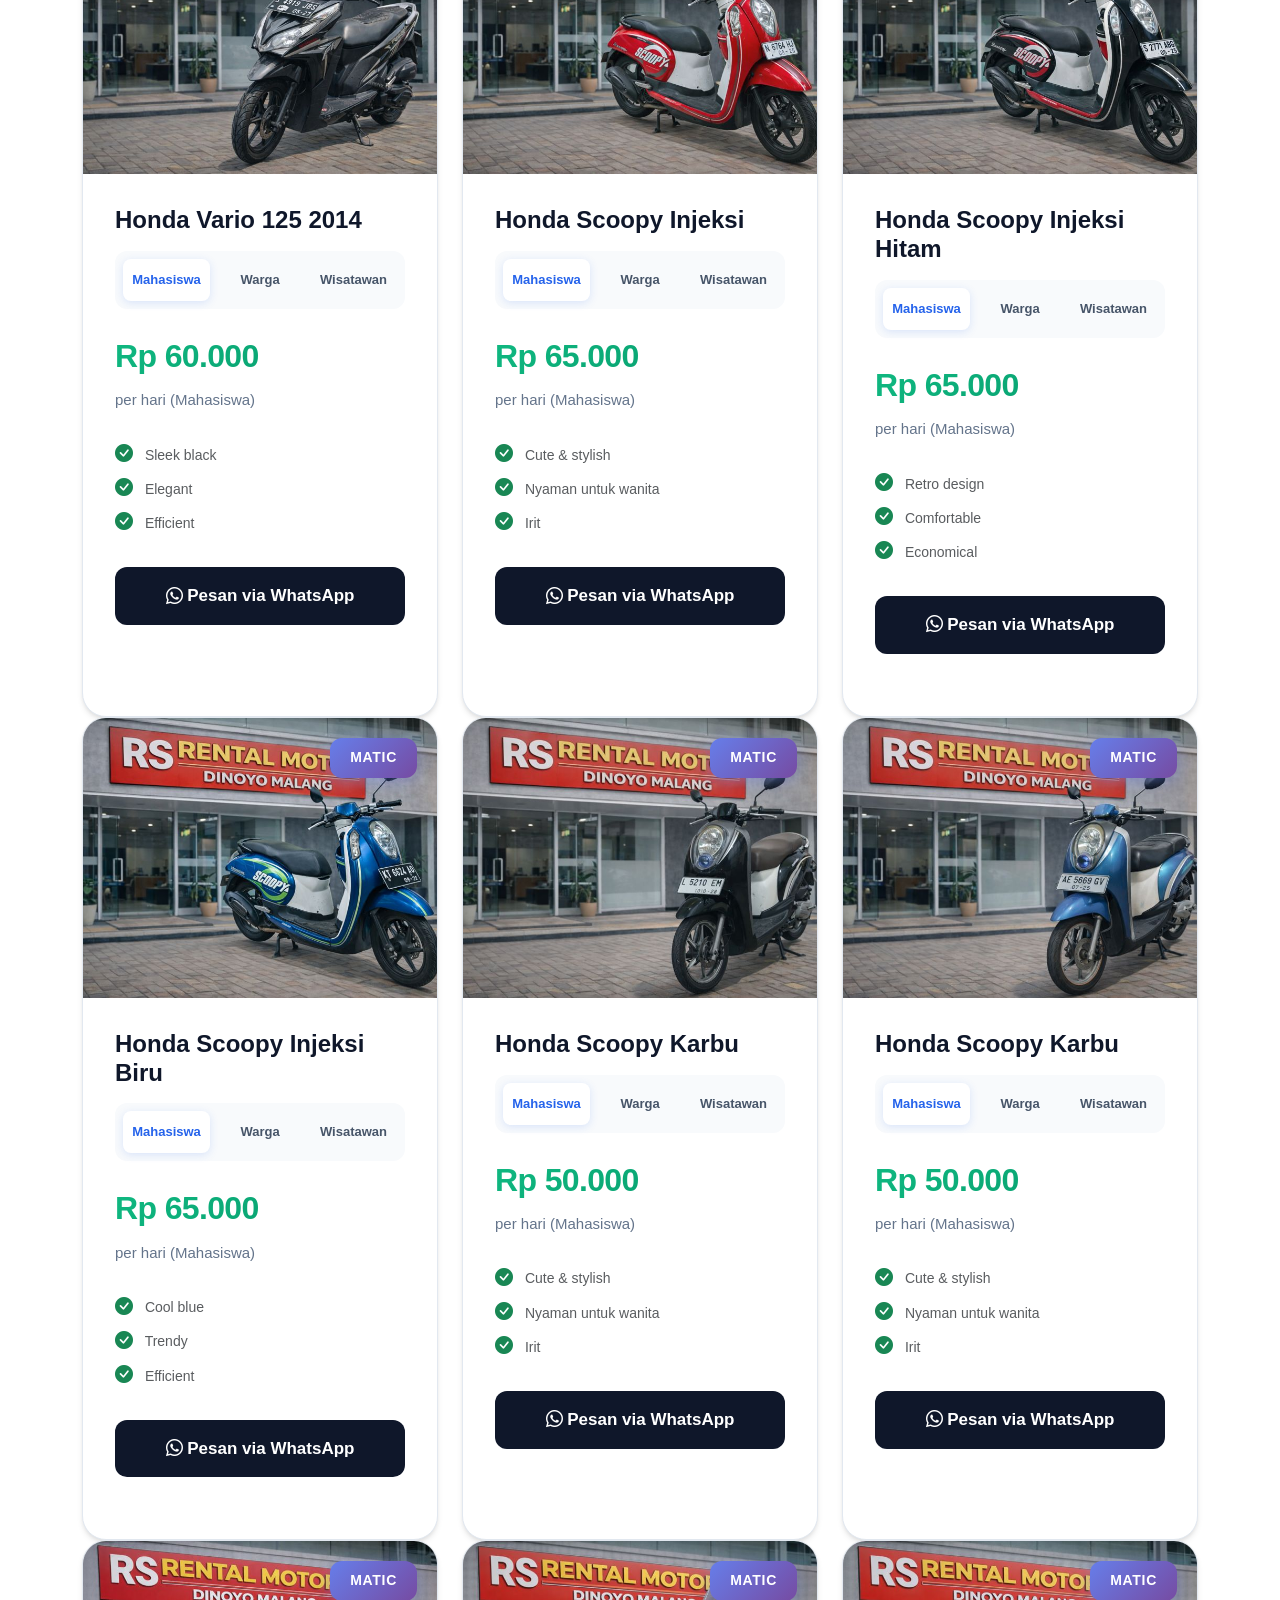
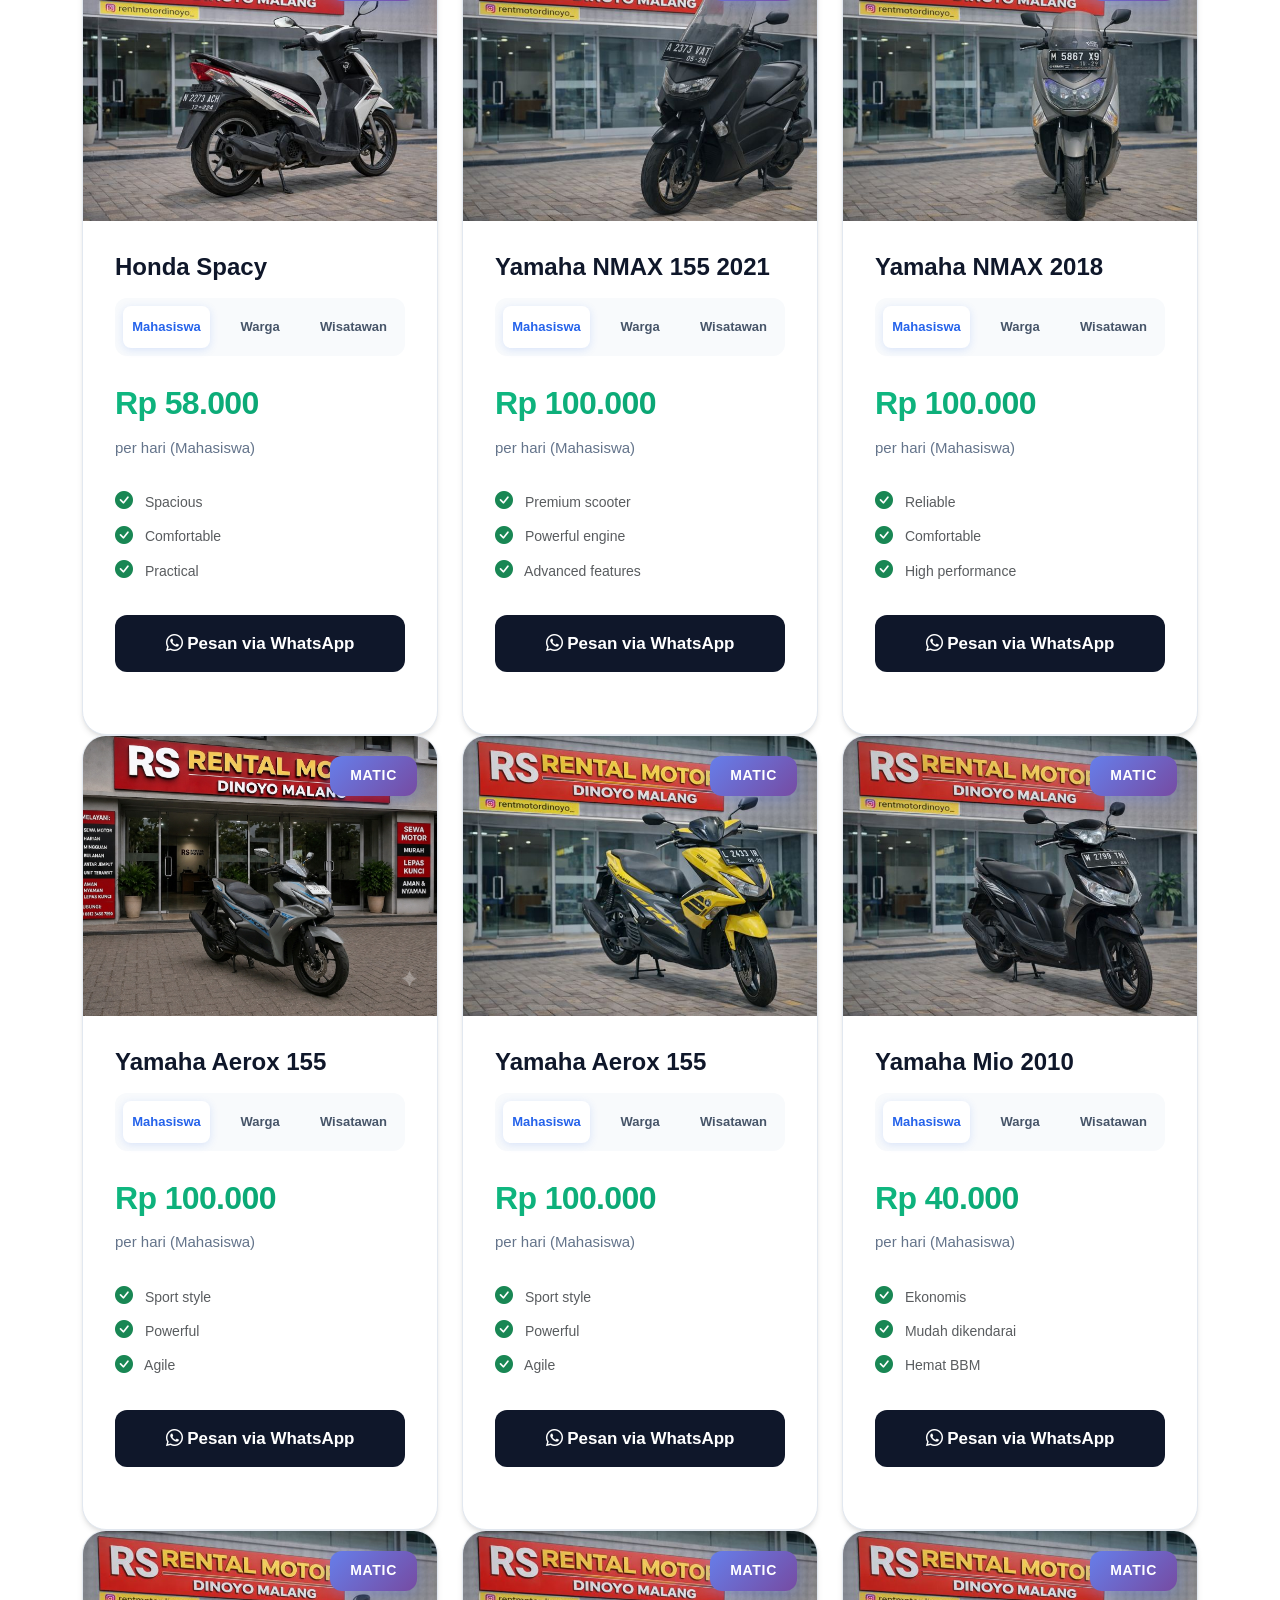
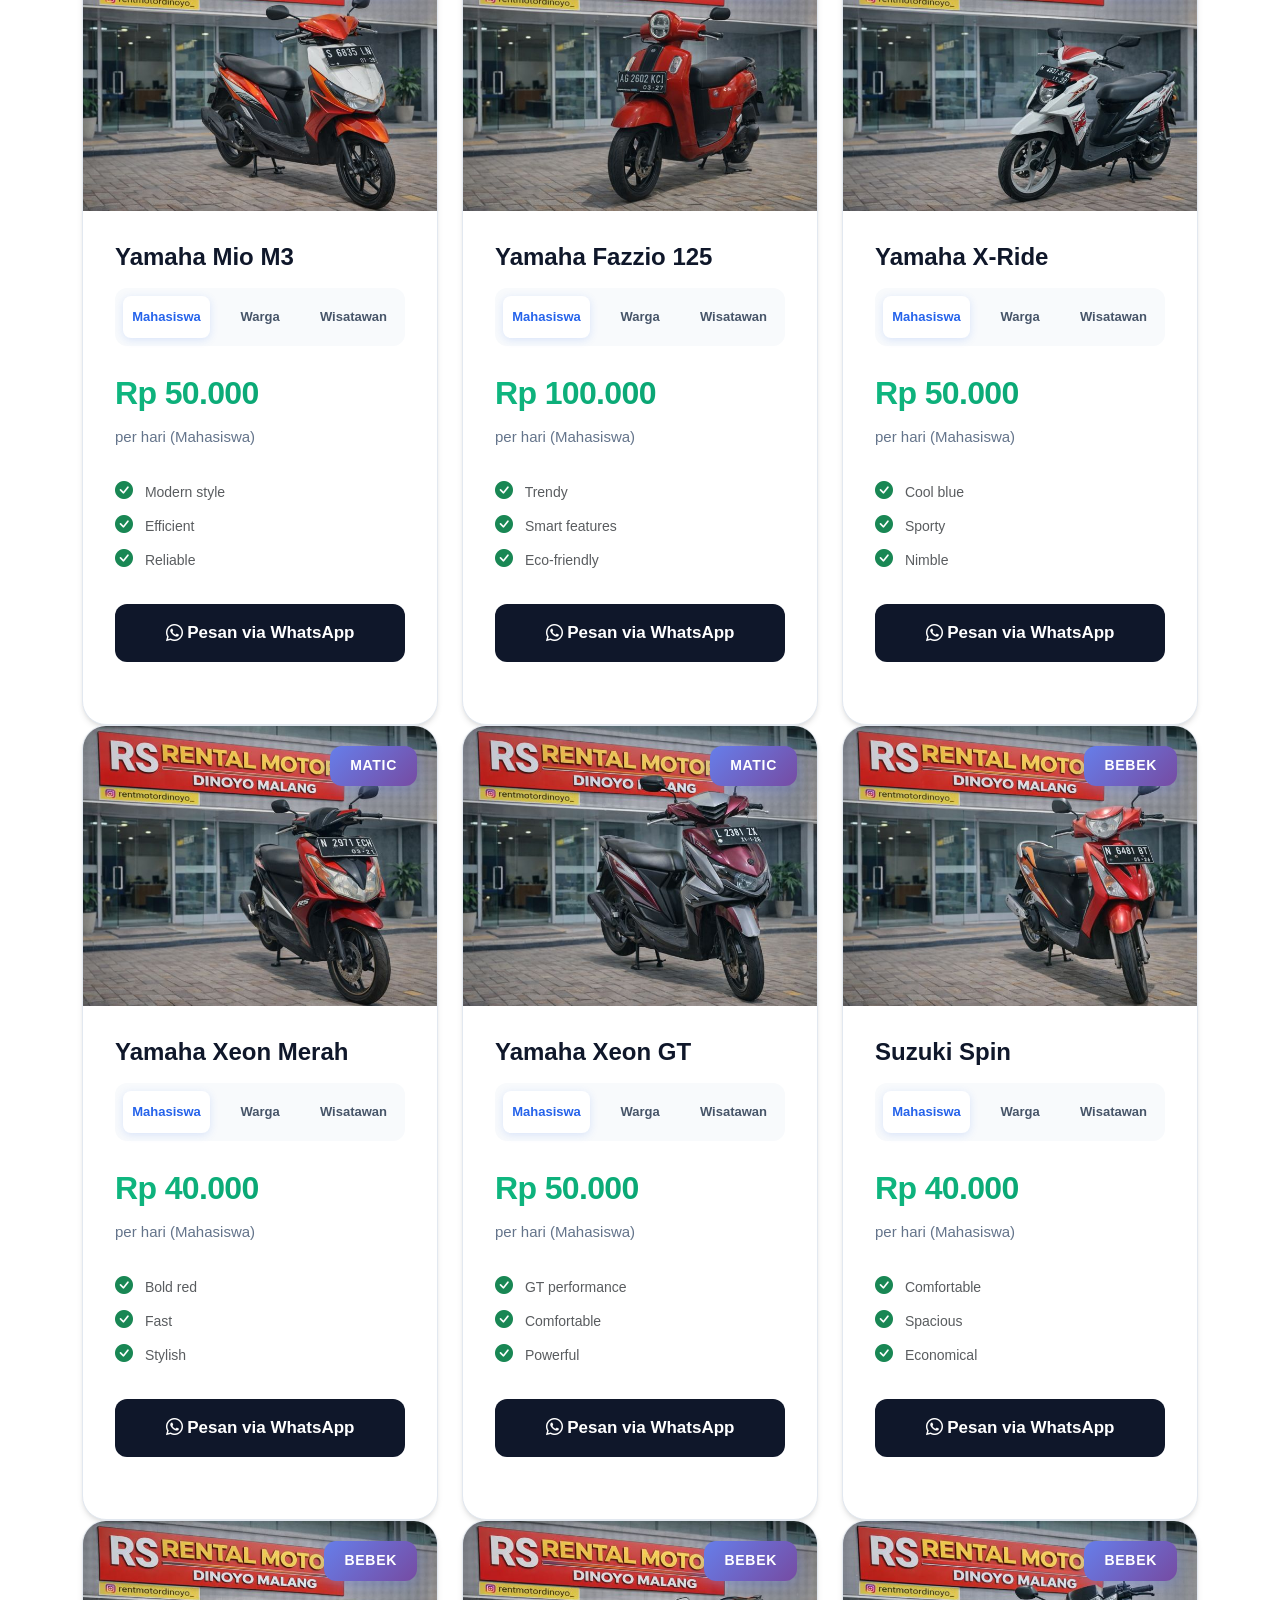
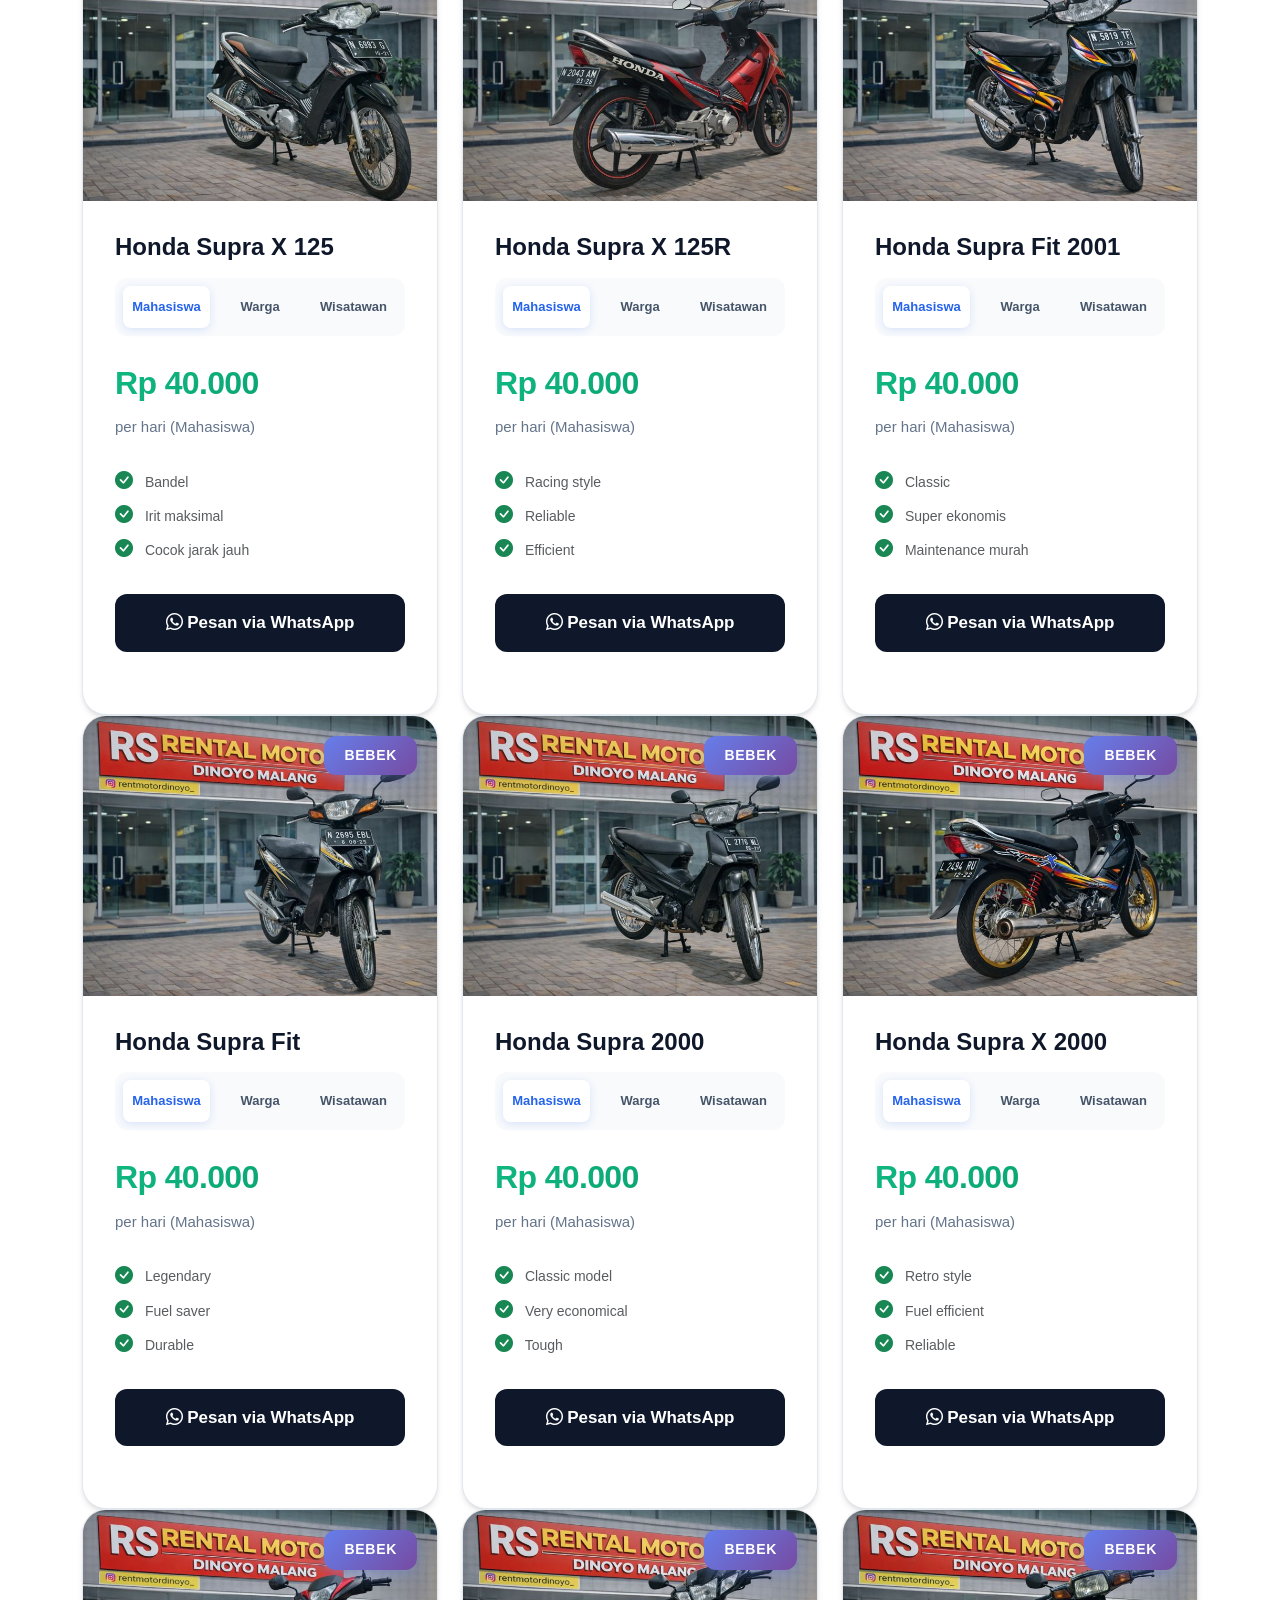
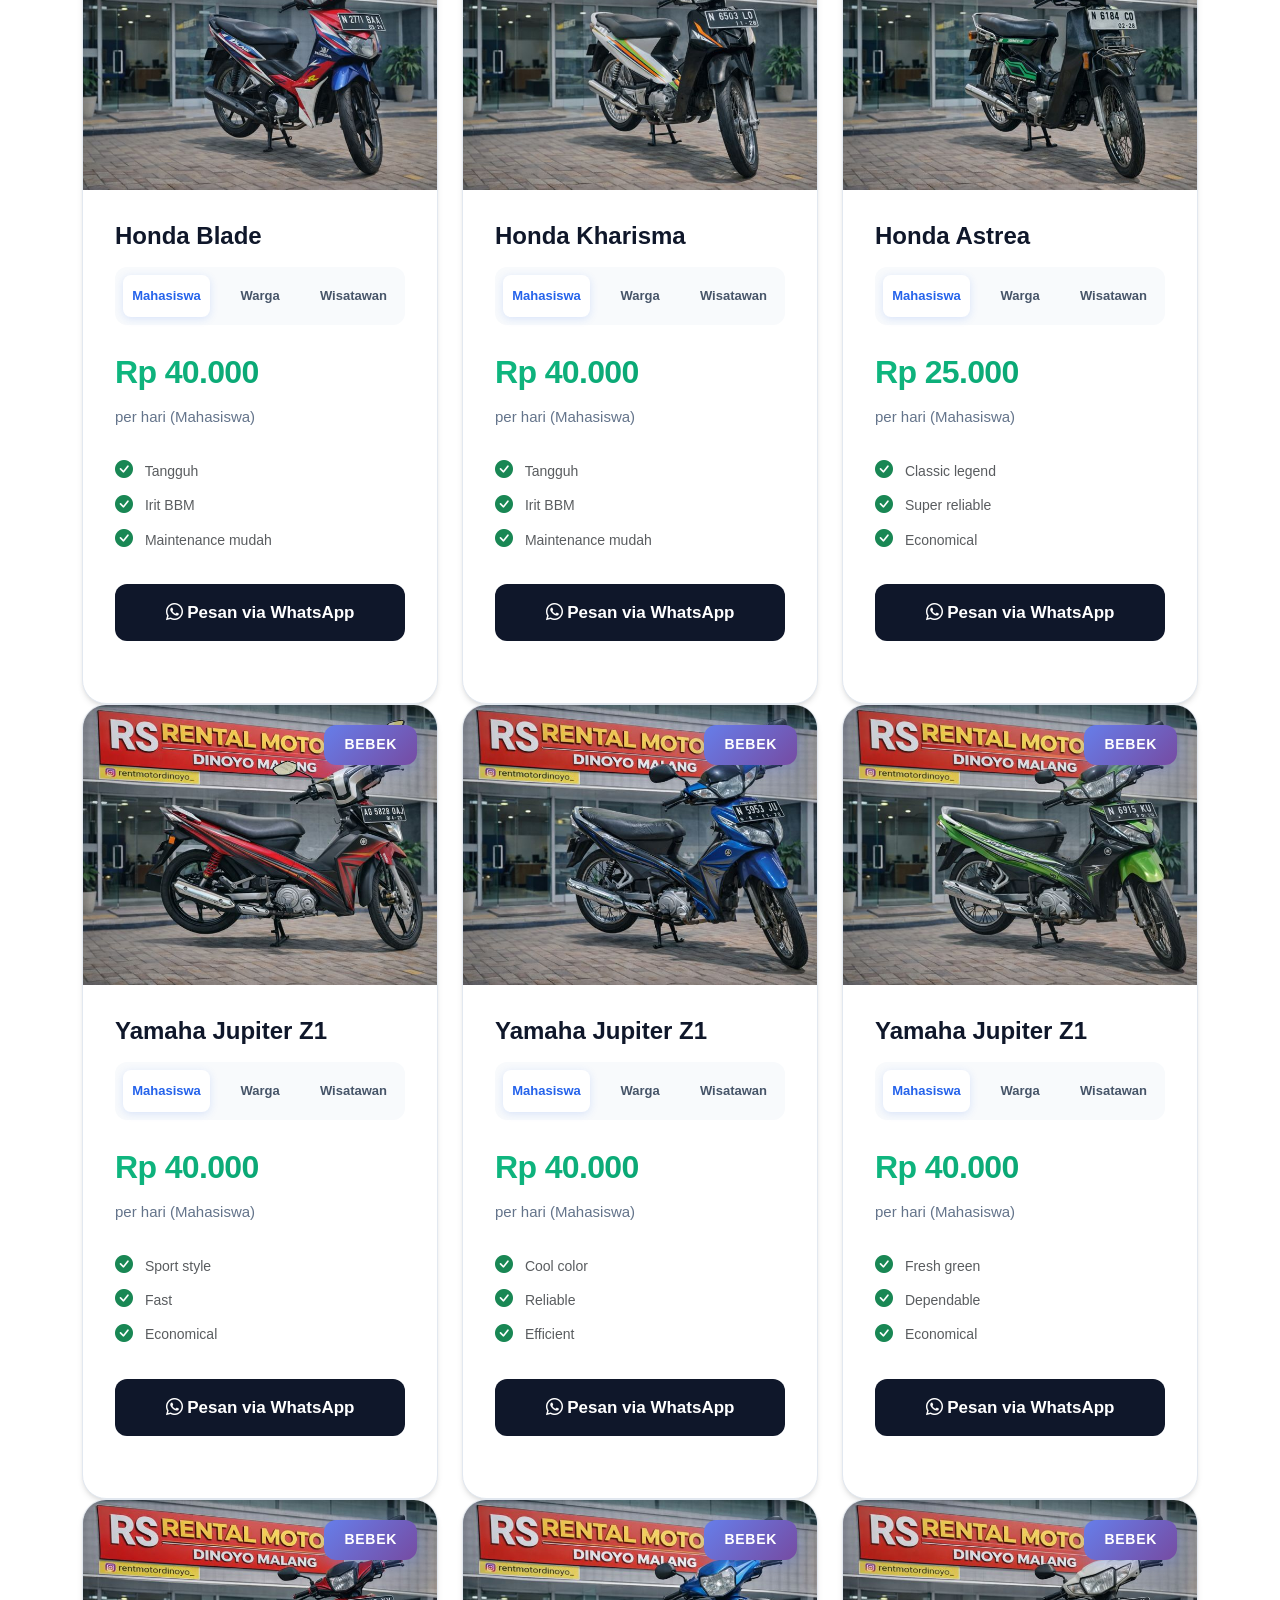
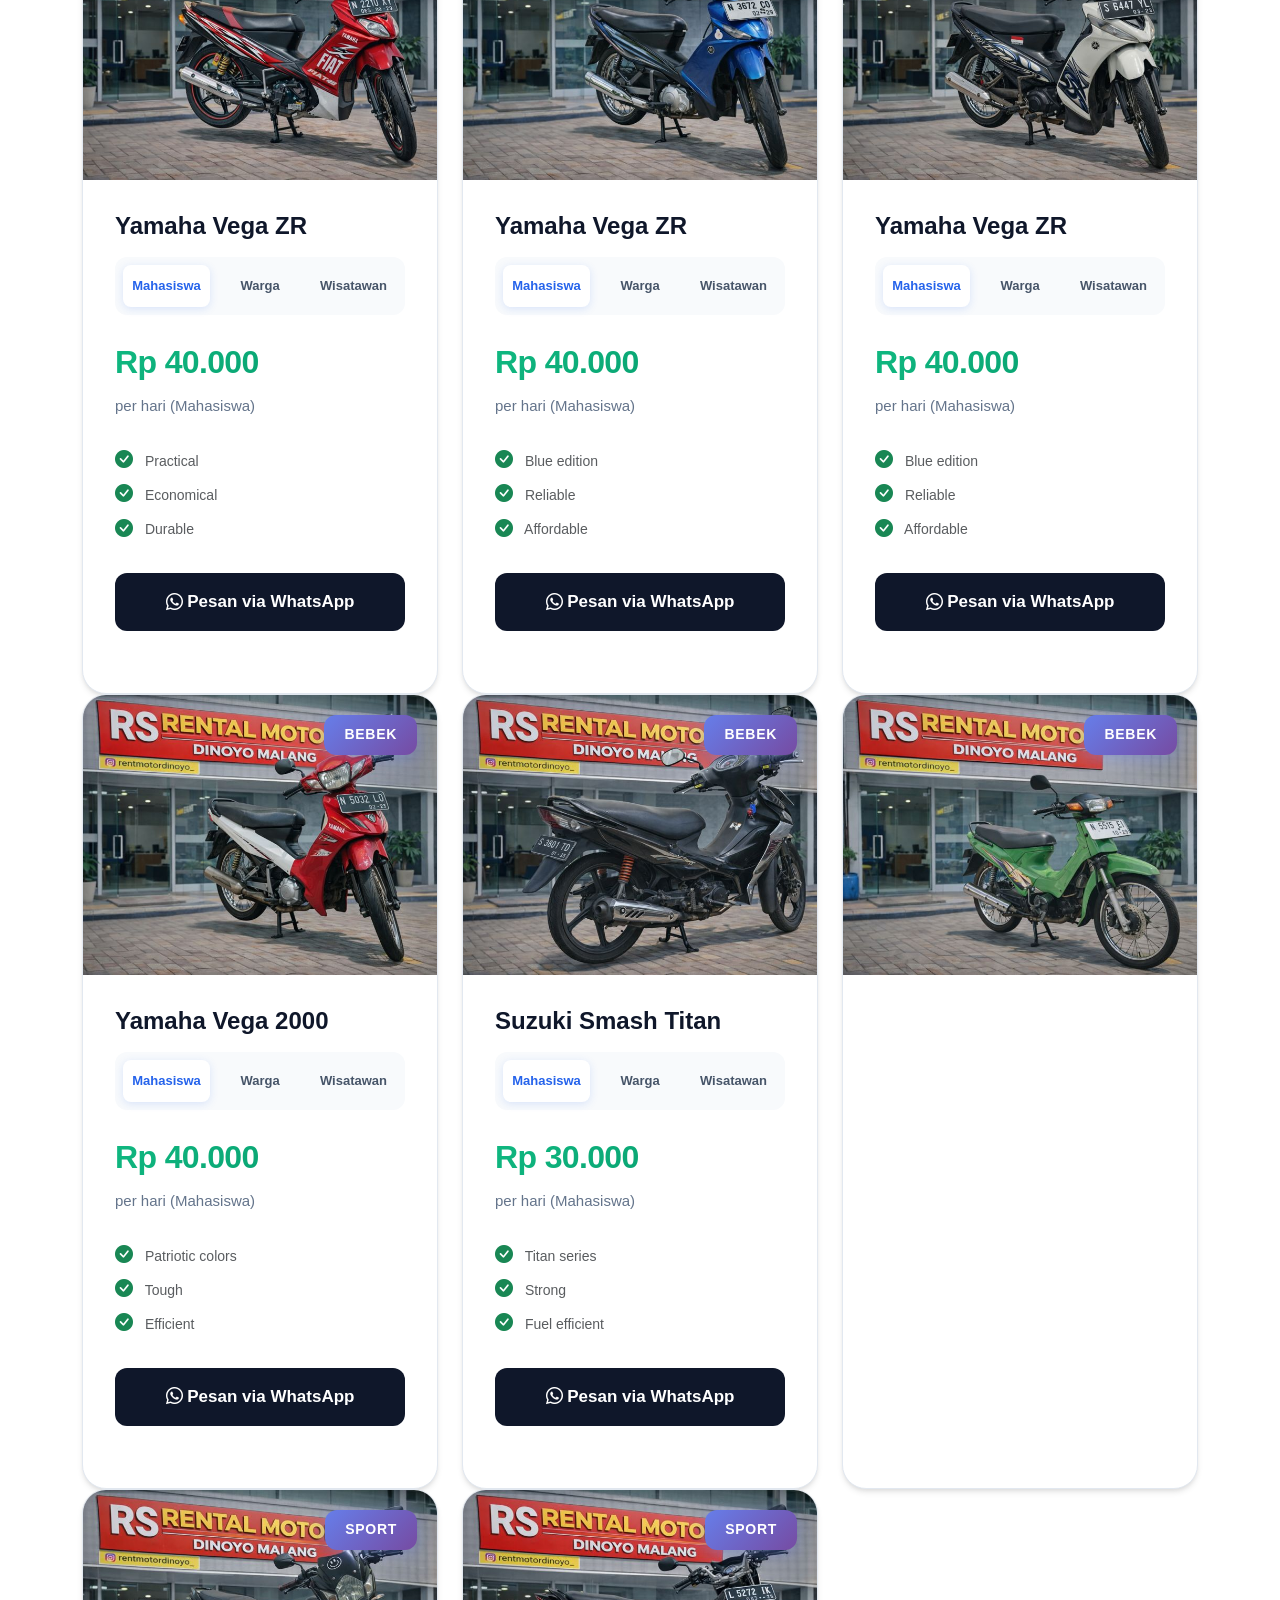
==== commit ace205df: "update halaman armada dan update halaman index dan update halaman tentang dan update halaman testimo" ====
--- a/armada.html
+++ b/armada.html
@@ -3612,6 +3612,150 @@
                 </div>
             </div>
 
+            <!-- Kawasaki KZR / Blitz -->
+            <div class="col-md-6 col-lg-4 motor-item" data-category="bebek" data-plat="N 5515 EI">
+                <div class="card motor-card">
+                    <div style="overflow: hidden; position: relative;">
+                        <span class="badge-category">Bebek</span>
+                        <img src="assets/img/kawasaki_kzr.png" class="card-img-top" alt="Kawasaki Blitz>
+                    </div>
+                    <div class="card-body">
+                        <h5 class="card-title">Kawasaki Blitz</h5>
+                        
+                        <!-- Price Tabs -->
+                        <div class="price-tabs">
+                            <button class="price-tab active" onclick="showPrice(this, 'mahasiswa_smashtitan')">Mahasiswa</button>
+                            <button class="price-tab" onclick="showPrice(this, 'warga_smashtitan')">Warga</button>
+                            <button class="price-tab" onclick="showPrice(this, 'wisata_smashtitan')">Wisatawan</button>
+                        </div>
+                        
+                        <!-- Mahasiswa Price -->
+                        <div class="price-content active" id="mahasiswa_smashtitan">
+                            <div class="price">Rp 30.000</div>
+                            <div class="price-period">per hari (Mahasiswa)</div>
+                        </div>
+                        
+                        <!-- Warga Lokal Price -->
+                        <div class="price-content" id="warga_smashtitan">
+                            <div class="price">Rp 50.000</div>
+                            <div class="price-period">per hari (Warga Lokal)</div>
+                        </div>
+                        
+                        <!-- Wisatawan Price -->
+                        <div class="price-content" id="wisata_smashtitan">
+                            <div class="price">Rp 50.000</div>
+                            <div class="price-period">per hari (Wisatawan)</div>
+                        </div>
+                        
+                        <p class="card-text text-muted small">
+                            <i class="bi bi-check-circle-fill text-success"></i> Kawasaki series<br>
+                            <i class="bi bi-check-circle-fill text-success"></i> Strong<br>
+                            <i class="bi bi-check-circle-fill text-success"></i> Fuel efficient
+                        </p>
+                        <button class="btn btn-pesan" onclick="pesanViaWA('Kawasaki Blitz')">
+                            <i class="bi bi-whatsapp"></i> Pesan via WhatsApp
+                        </button>
+                    </div>
+                </div>
+            </div>
+
+            <!-- Suzuki Satria FU Putih -->
+            <div class="col-md-6 col-lg-4 motor-item" data-category="sport" data-plat="S 3646 YJ">
+                <div class="card motor-card">
+                    <div style="overflow: hidden; position: relative;">
+                        <span class="badge-category">Sport</span>
+                        <img src="assets/img/satria_putih.png" class="card-img-top" alt="Suzuki Satria FU Putih">
+                    </div>
+                    <div class="card-body">
+                        <h5 class="card-title">Suzuki Satria FU</h5>
+                        
+                        <!-- Price Tabs -->
+                        <div class="price-tabs">
+                            <button class="price-tab active" onclick="showPrice(this, 'mahasiswa_satriafuputih')">Mahasiswa</button>
+                            <button class="price-tab" onclick="showPrice(this, 'warga_satriafuputih')">Warga</button>
+                            <button class="price-tab" onclick="showPrice(this, 'wisata_satriafuputih')">Wisatawan</button>
+                        </div>
+                        
+                        <!-- Mahasiswa Price -->
+                        <div class="price-content active" id="mahasiswa_satriafuputih">
+                            <div class="price">Rp 50.000</div>
+                            <div class="price-period">per hari (Mahasiswa)</div>
+                        </div>
+                        
+                        <!-- Warga Lokal Price -->
+                        <div class="price-content" id="warga_satriafuputih">
+                            <div class="price">Rp 60.000</div>
+                            <div class="price-period">per hari (Warga Lokal)</div>
+                        </div>
+                        
+                        <!-- Wisatawan Price -->
+                        <div class="price-content" id="wisata_satriafuputih">
+                            <div class="price">Rp 60.000</div>
+                            <div class="price-period">per hari (Wisatawan)</div>
+                        </div>
+                        
+                        <p class="card-text text-muted small">
+                            <i class="bi bi-check-circle-fill text-success"></i> Sport performance<br>
+                            <i class="bi bi-check-circle-fill text-success"></i> Agile<br>
+                            <i class="bi bi-check-circle-fill text-success"></i> Fast
+                        </p>
+                        <button class="btn btn-pesan" onclick="pesanViaWA('Suzuki Satria FU Putih')">
+                            <i class="bi bi-whatsapp"></i> Pesan via WhatsApp
+                        </button>
+                    </div>
+                </div>
+            </div>
+
+            <!-- Suzuki Satria FU -->
+            <div class="col-md-6 col-lg-4 motor-item" data-category="sport" data-plat="L 5272 IK">
+                <div class="card motor-card">
+                    <div style="overflow: hidden; position: relative;">
+                        <span class="badge-category">Sport</span>
+                        <img src="assets/img/satria_fu.png" class="card-img-top" alt="Suzuki Satria FU">
+                    </div>
+                    <div class="card-body">
+                        <h5 class="card-title">Suzuki Satria FU</h5>
+                        
+                        <!-- Price Tabs -->
+                        <div class="price-tabs">
+                            <button class="price-tab active" onclick="showPrice(this, 'mahasiswa_satriafu')">Mahasiswa</button>
+                            <button class="price-tab" onclick="showPrice(this, 'warga_satriafu')">Warga</button>
+                            <button class="price-tab" onclick="showPrice(this, 'wisata_satriafu')">Wisatawan</button>
+                        </div>
+                        
+                        <!-- Mahasiswa Price -->
+                        <div class="price-content active" id="mahasiswa_satriafu">
+                            <div class="price">Rp 50.000</div>
+                            <div class="price-period">per hari (Mahasiswa)</div>
+                        </div>
+                        
+                        <!-- Warga Lokal Price -->
+                        <div class="price-content" id="warga_satriafu">
+                            <div class="price">Rp 60.000</div>
+                            <div class="price-period">per hari (Warga Lokal)</div>
+                        </div>
+                        
+                        <!-- Wisatawan Price -->
+                        <div class="price-content" id="wisata_satriafu">
+                            <div class="price">Rp 60.000</div>
+                            <div class="price-period">per hari (Wisatawan)</div>
+                        </div>
+                        
+                        <p class="card-text text-muted small">
+                            <i class="bi bi-check-circle-fill text-success"></i> Racing DNA<br>
+                            <i class="bi bi-check-circle-fill text-success"></i> Powerful<br>
+                            <i class="bi bi-check-circle-fill text-success"></i> Sporty
+                        </p>
+                        <button class="btn btn-pesan" onclick="pesanViaWA('Suzuki Satria FU Merah Hitam')">
+                            <i class="bi bi-whatsapp"></i> Pesan via WhatsApp
+                        </button>
+                    </div>
+                </div>
+            </div>
+            
+        </div>
+    </div>
+
             <!-- Honda CRF -->
             <div class="col-md-6 col-lg-4 motor-item" data-category="sport" data-plat="K 6575 CG">
                 <div class="card motor-card">
@@ -3821,102 +3965,7 @@
                 </div>
             </div>
 
-            <!-- Suzuki Satria FU Putih -->
-            <div class="col-md-6 col-lg-4 motor-item" data-category="sport" data-plat="S 3646 YJ">
-                <div class="card motor-card">
-                    <div style="overflow: hidden; position: relative;">
-                        <span class="badge-category">Sport</span>
-                        <img src="assets/img/satria_putih.png" class="card-img-top" alt="Suzuki Satria FU Putih">
-                    </div>
-                    <div class="card-body">
-                        <h5 class="card-title">Suzuki Satria FU</h5>
-                        
-                        <!-- Price Tabs -->
-                        <div class="price-tabs">
-                            <button class="price-tab active" onclick="showPrice(this, 'mahasiswa_satriafuputih')">Mahasiswa</button>
-                            <button class="price-tab" onclick="showPrice(this, 'warga_satriafuputih')">Warga</button>
-                            <button class="price-tab" onclick="showPrice(this, 'wisata_satriafuputih')">Wisatawan</button>
-                        </div>
-                        
-                        <!-- Mahasiswa Price -->
-                        <div class="price-content active" id="mahasiswa_satriafuputih">
-                            <div class="price">Rp 50.000</div>
-                            <div class="price-period">per hari (Mahasiswa)</div>
-                        </div>
-                        
-                        <!-- Warga Lokal Price -->
-                        <div class="price-content" id="warga_satriafuputih">
-                            <div class="price">Rp 60.000</div>
-                            <div class="price-period">per hari (Warga Lokal)</div>
-                        </div>
-                        
-                        <!-- Wisatawan Price -->
-                        <div class="price-content" id="wisata_satriafuputih">
-                            <div class="price">Rp 60.000</div>
-                            <div class="price-period">per hari (Wisatawan)</div>
-                        </div>
-                        
-                        <p class="card-text text-muted small">
-                            <i class="bi bi-check-circle-fill text-success"></i> Sport performance<br>
-                            <i class="bi bi-check-circle-fill text-success"></i> Agile<br>
-                            <i class="bi bi-check-circle-fill text-success"></i> Fast
-                        </p>
-                        <button class="btn btn-pesan" onclick="pesanViaWA('Suzuki Satria FU Putih')">
-                            <i class="bi bi-whatsapp"></i> Pesan via WhatsApp
-                        </button>
-                    </div>
-                </div>
-            </div>
-
-            <!-- Suzuki Satria FU -->
-            <div class="col-md-6 col-lg-4 motor-item" data-category="sport" data-plat="L 5272 IK">
-                <div class="card motor-card">
-                    <div style="overflow: hidden; position: relative;">
-                        <span class="badge-category">Sport</span>
-                        <img src="assets/img/satria_fu.png" class="card-img-top" alt="Suzuki Satria FU">
-                    </div>
-                    <div class="card-body">
-                        <h5 class="card-title">Suzuki Satria FU</h5>
-                        
-                        <!-- Price Tabs -->
-                        <div class="price-tabs">
-                            <button class="price-tab active" onclick="showPrice(this, 'mahasiswa_satriafu')">Mahasiswa</button>
-                            <button class="price-tab" onclick="showPrice(this, 'warga_satriafu')">Warga</button>
-                            <button class="price-tab" onclick="showPrice(this, 'wisata_satriafu')">Wisatawan</button>
-                        </div>
-                        
-                        <!-- Mahasiswa Price -->
-                        <div class="price-content active" id="mahasiswa_satriafu">
-                            <div class="price">Rp 50.000</div>
-                            <div class="price-period">per hari (Mahasiswa)</div>
-                        </div>
-                        
-                        <!-- Warga Lokal Price -->
-                        <div class="price-content" id="warga_satriafu">
-                            <div class="price">Rp 60.000</div>
-                            <div class="price-period">per hari (Warga Lokal)</div>
-                        </div>
-                        
-                        <!-- Wisatawan Price -->
-                        <div class="price-content" id="wisata_satriafu">
-                            <div class="price">Rp 60.000</div>
-                            <div class="price-period">per hari (Wisatawan)</div>
-                        </div>
-                        
-                        <p class="card-text text-muted small">
-                            <i class="bi bi-check-circle-fill text-success"></i> Racing DNA<br>
-                            <i class="bi bi-check-circle-fill text-success"></i> Powerful<br>
-                            <i class="bi bi-check-circle-fill text-success"></i> Sporty
-                        </p>
-                        <button class="btn btn-pesan" onclick="pesanViaWA('Suzuki Satria FU Merah Hitam')">
-                            <i class="bi bi-whatsapp"></i> Pesan via WhatsApp
-                        </button>
-                    </div>
-                </div>
-            </div>
-            
-        </div>
-    </div>
+            
     
     <!-- Footer -->
     <footer>
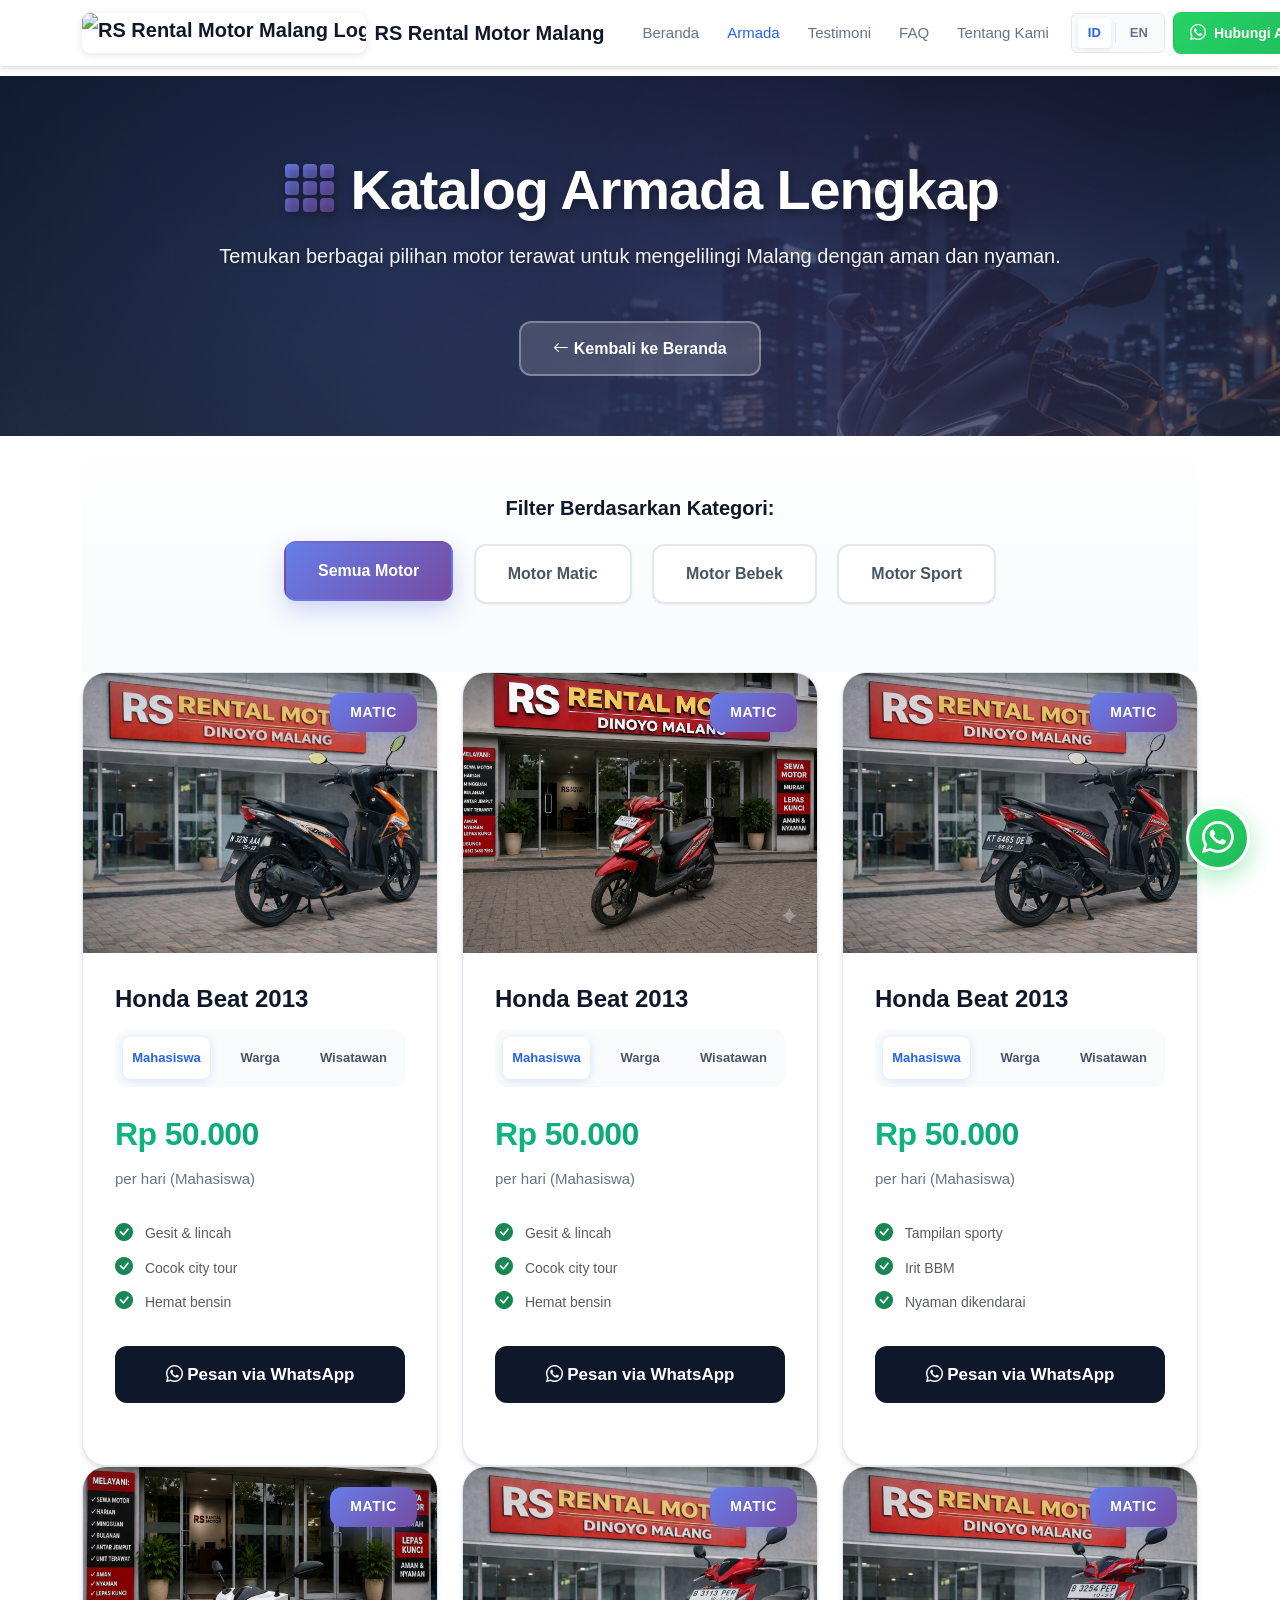
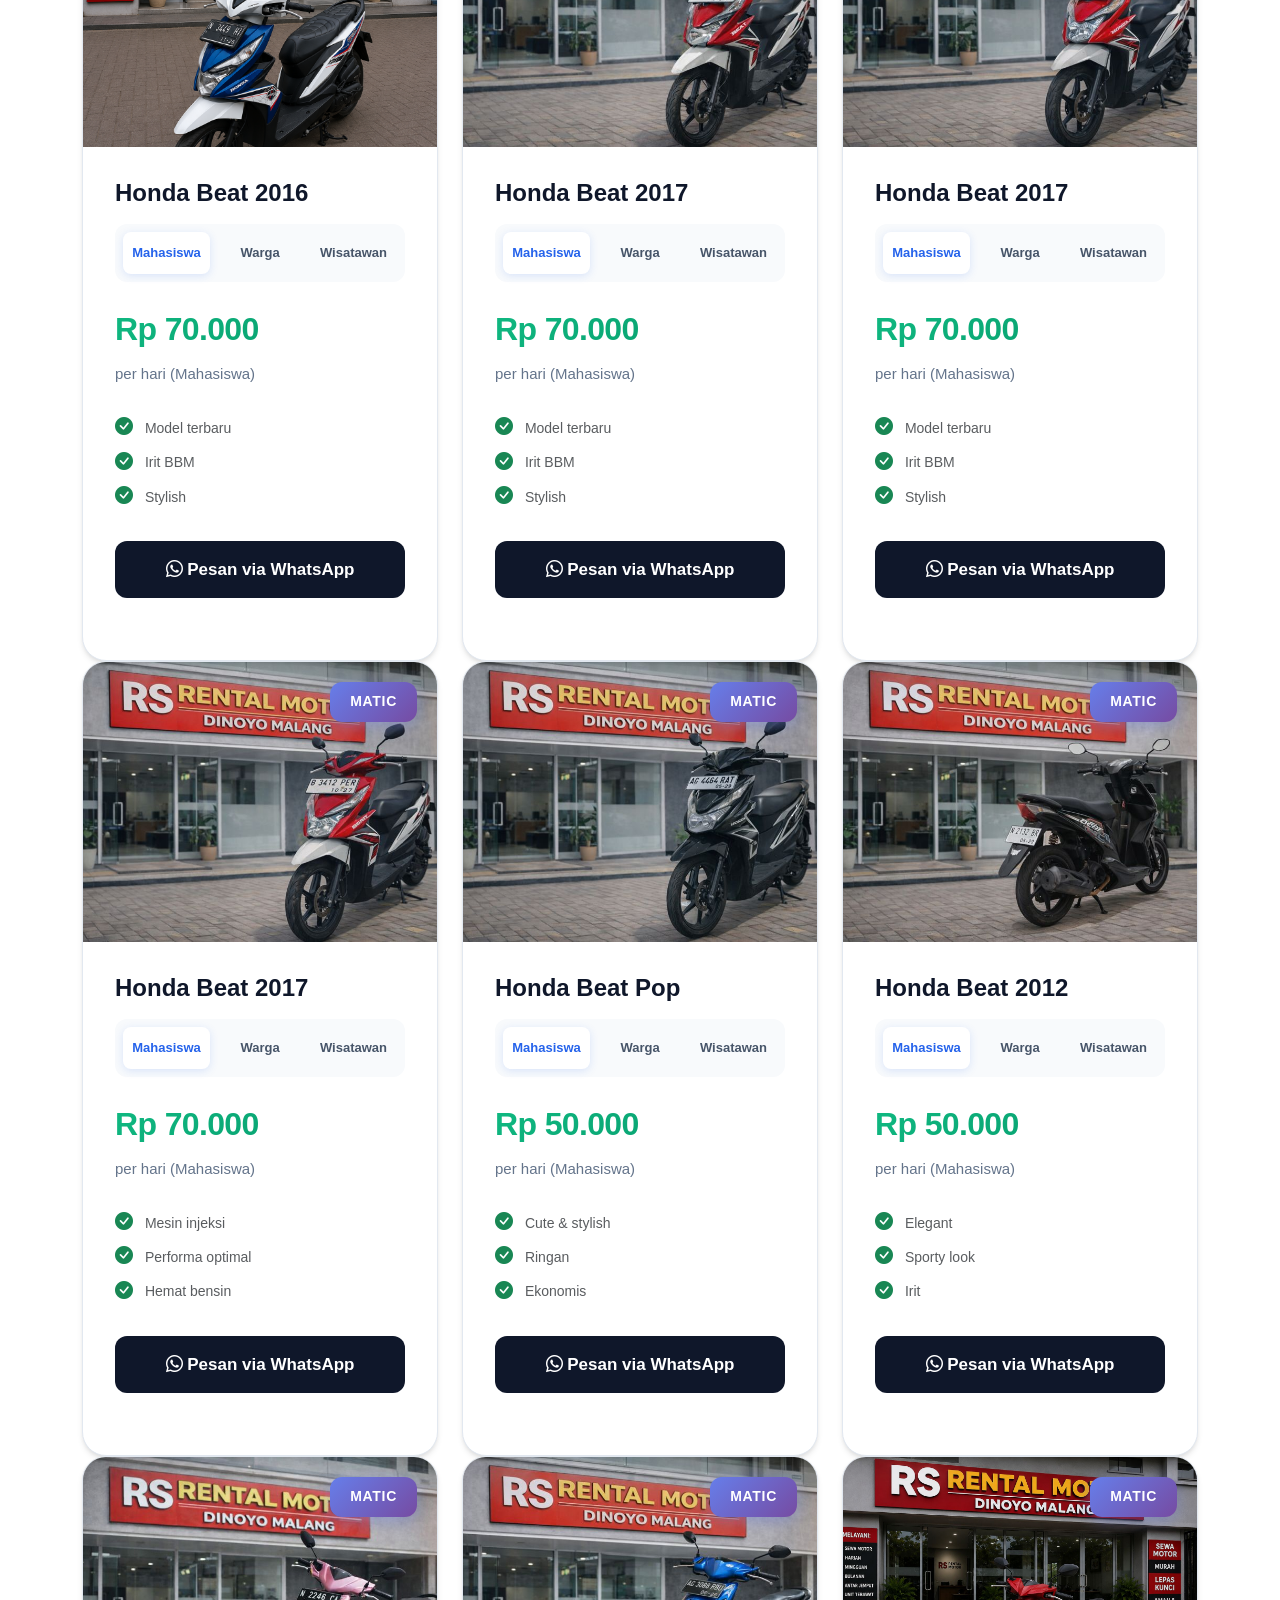
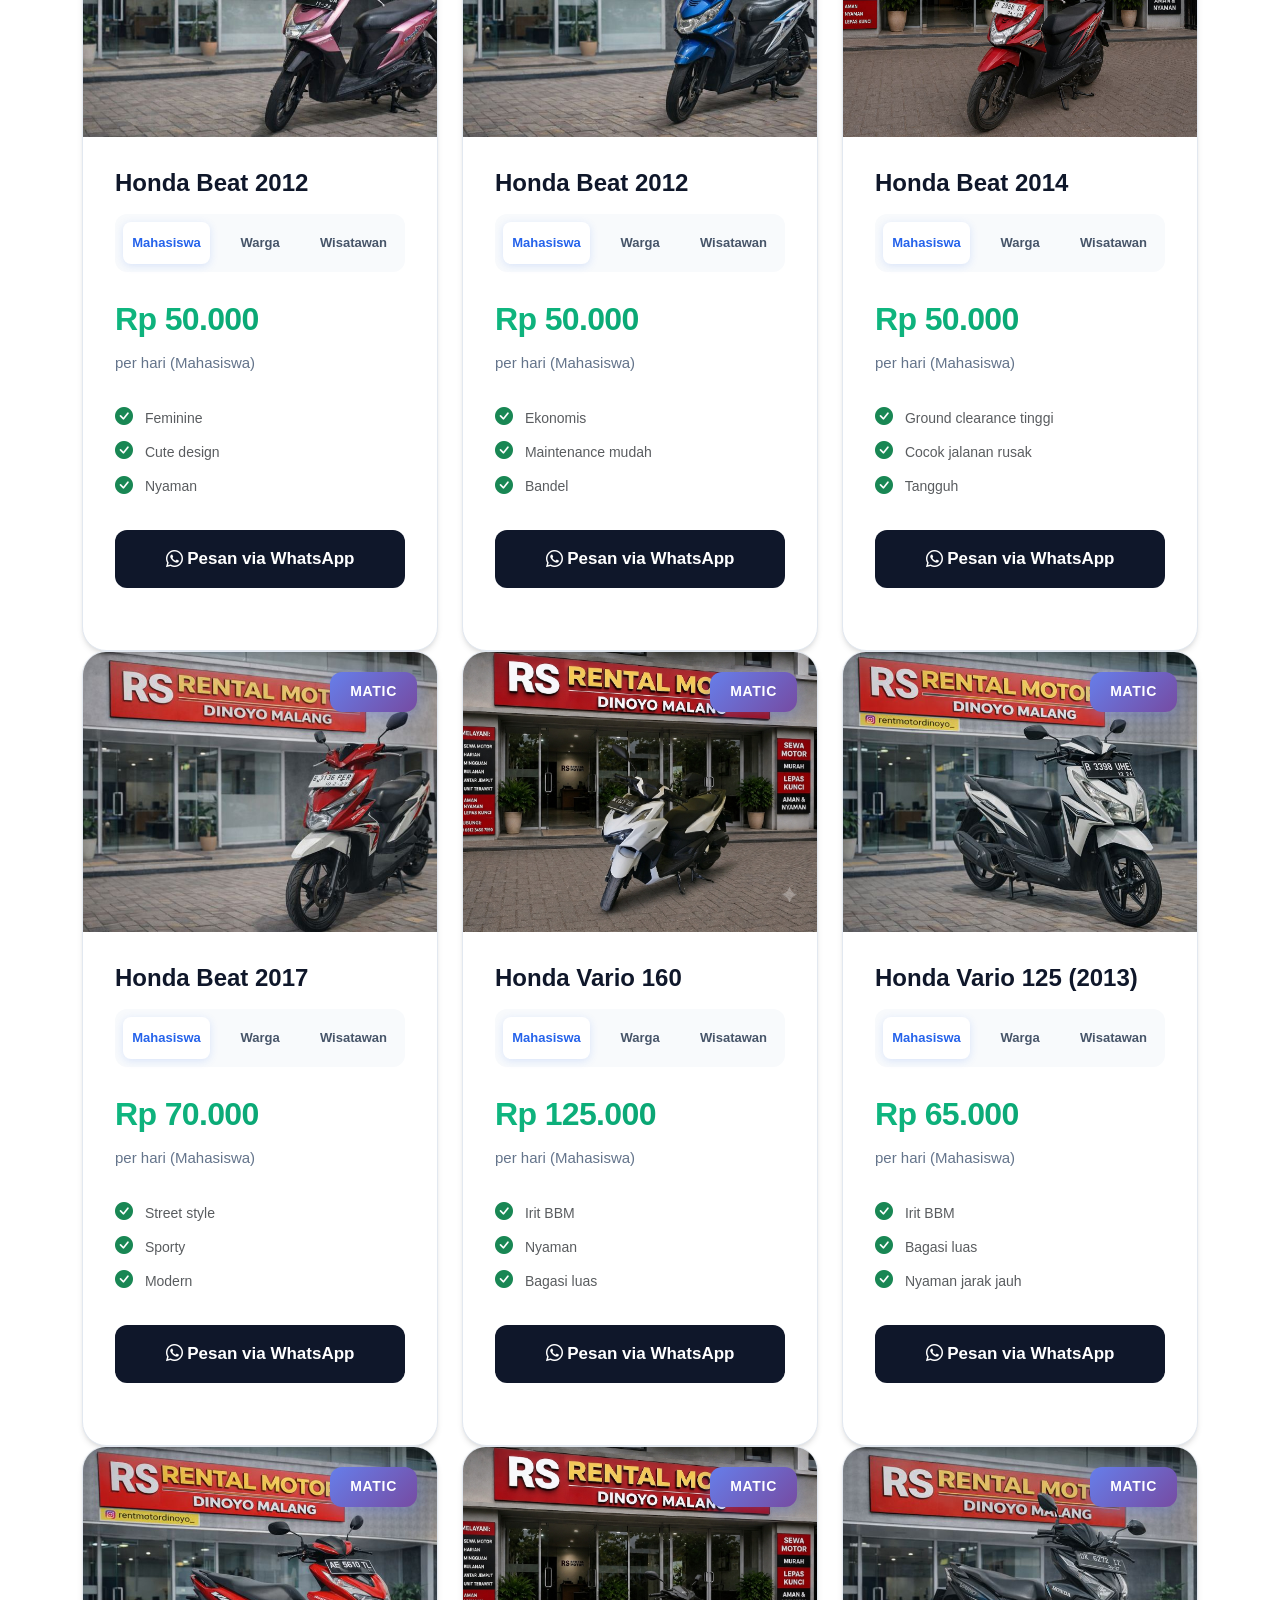
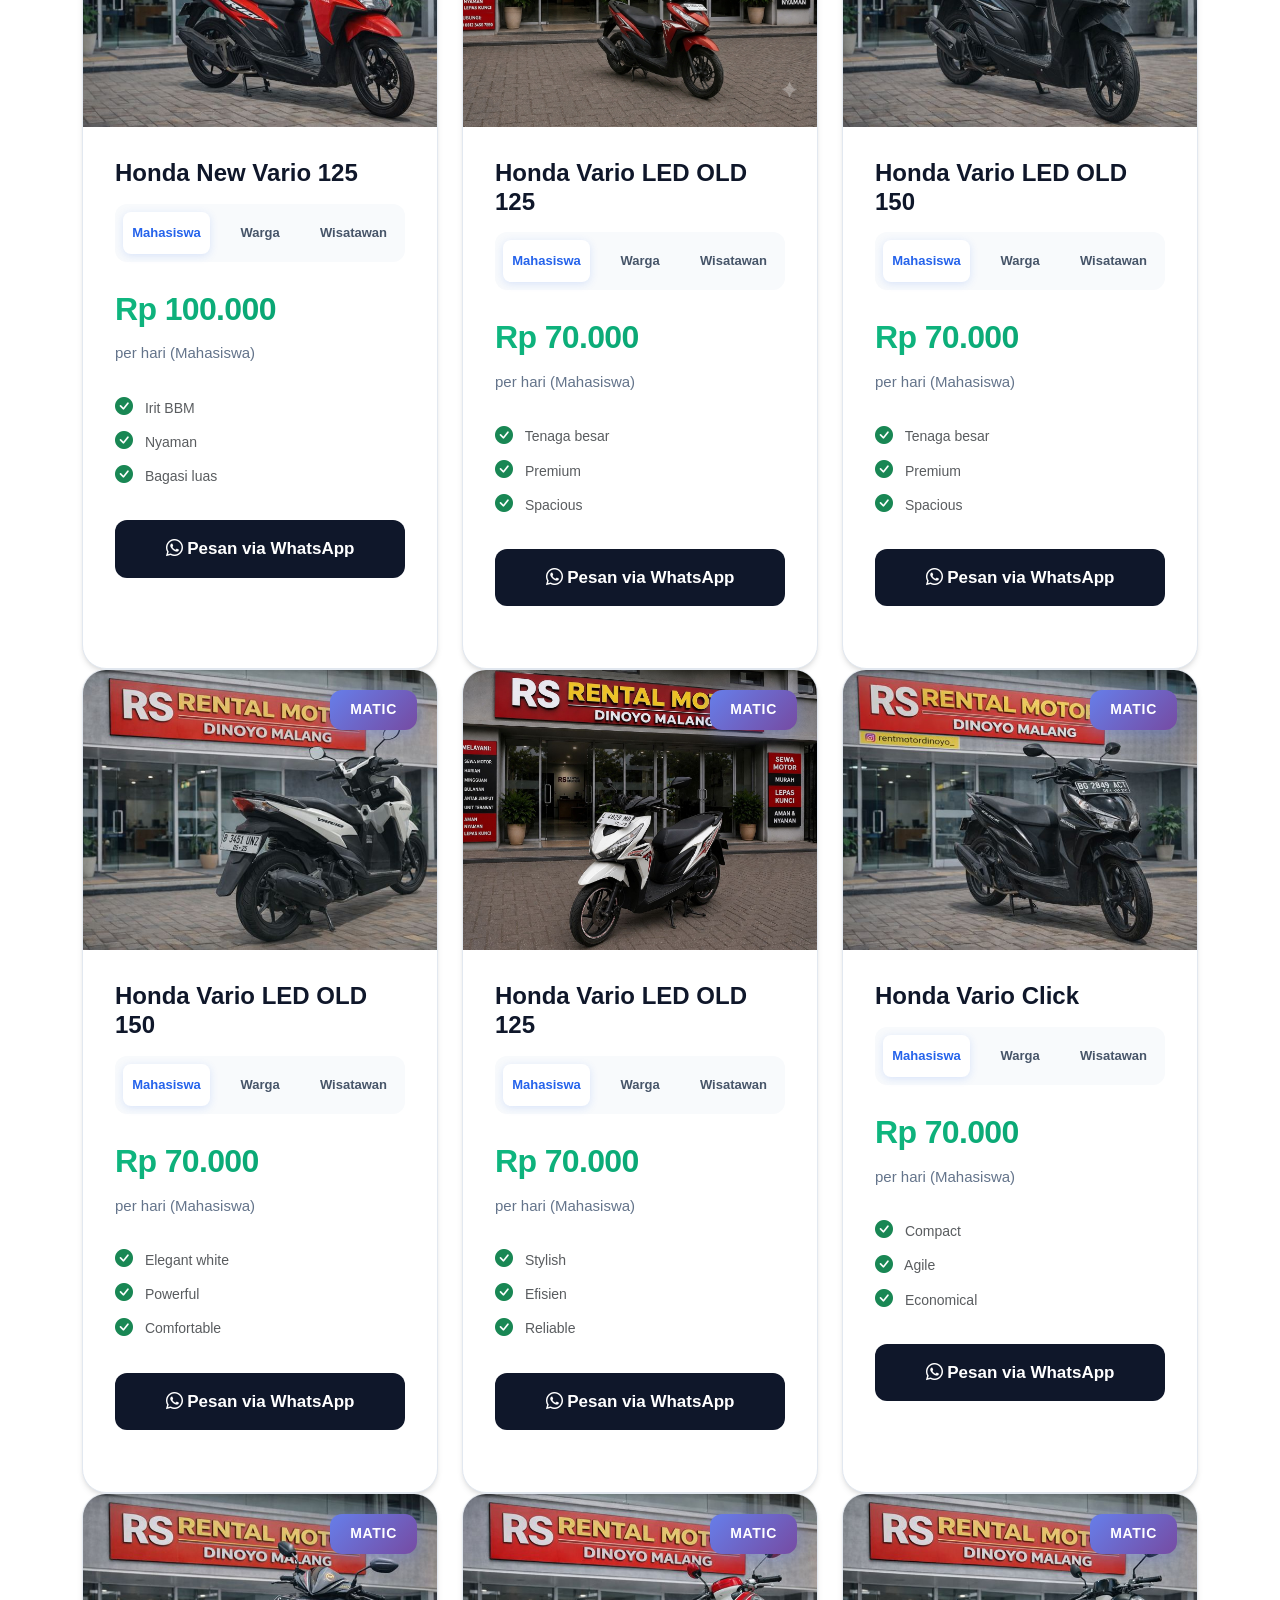
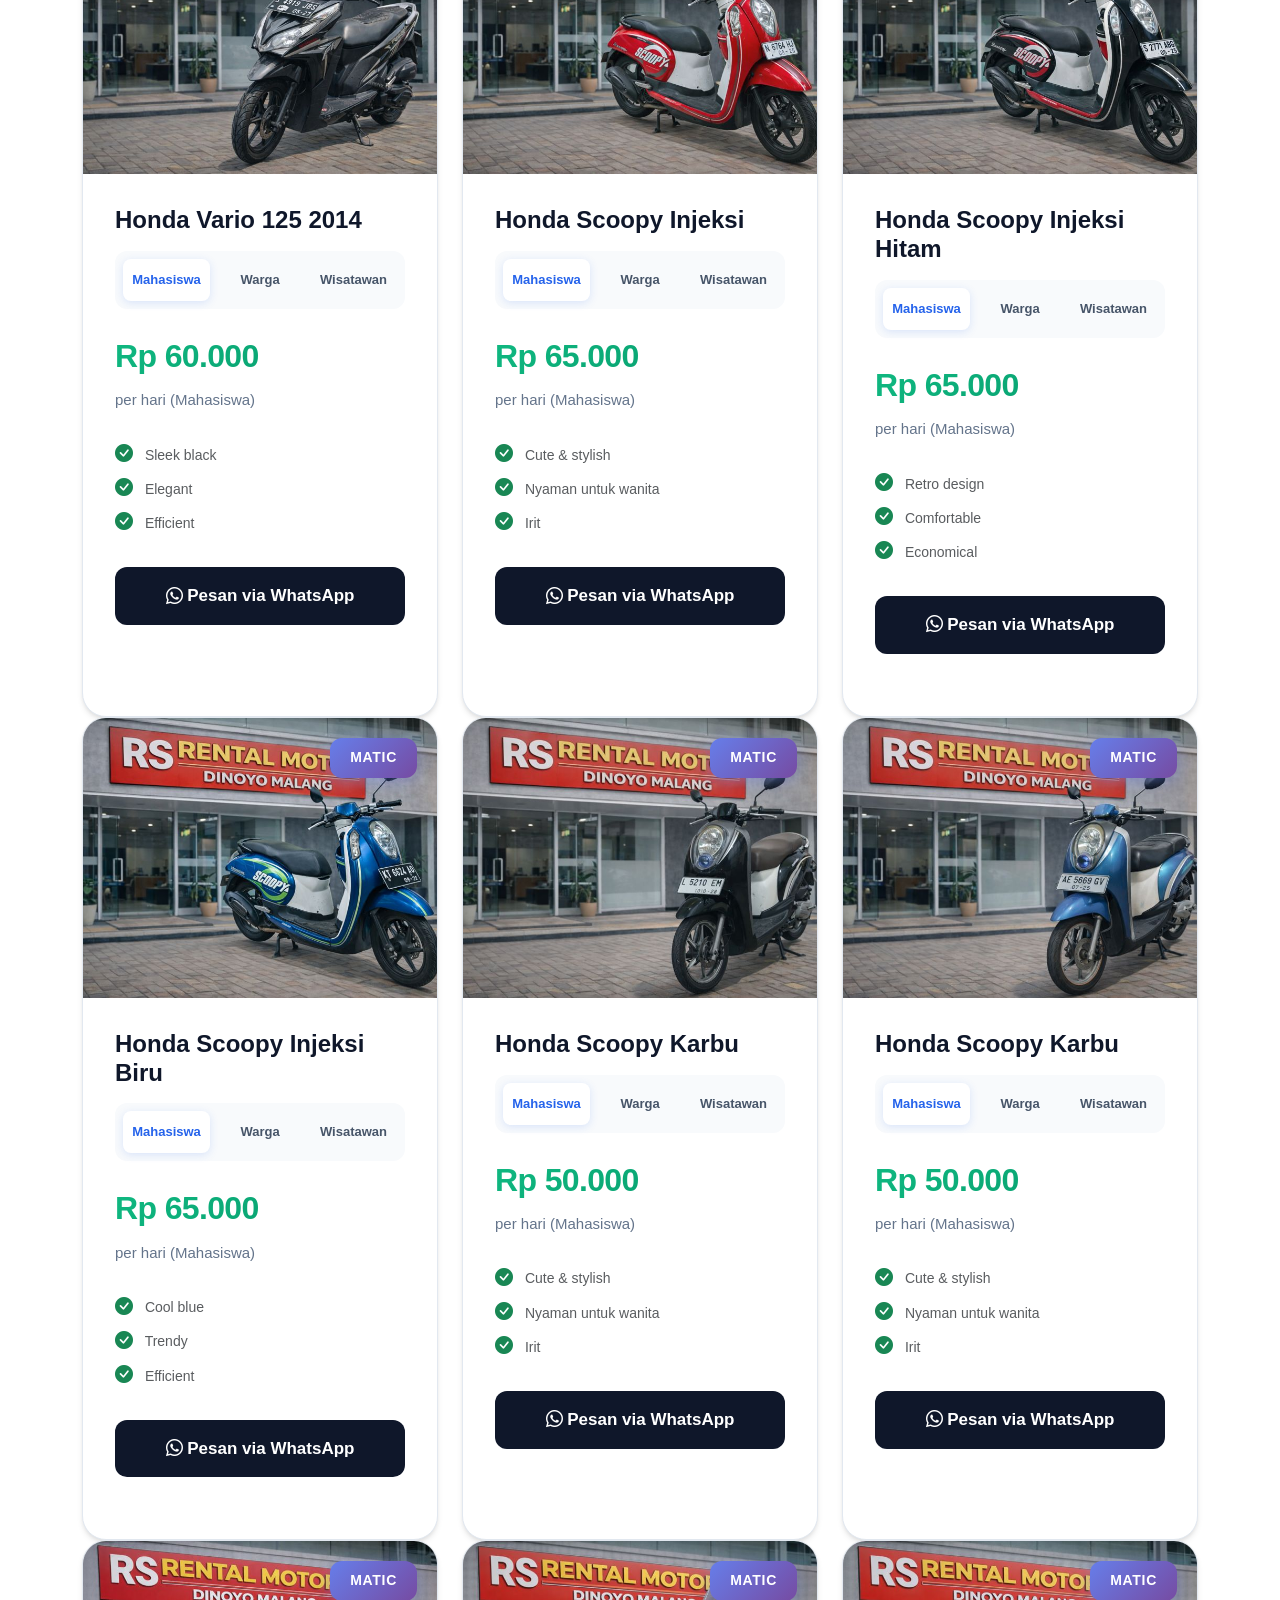
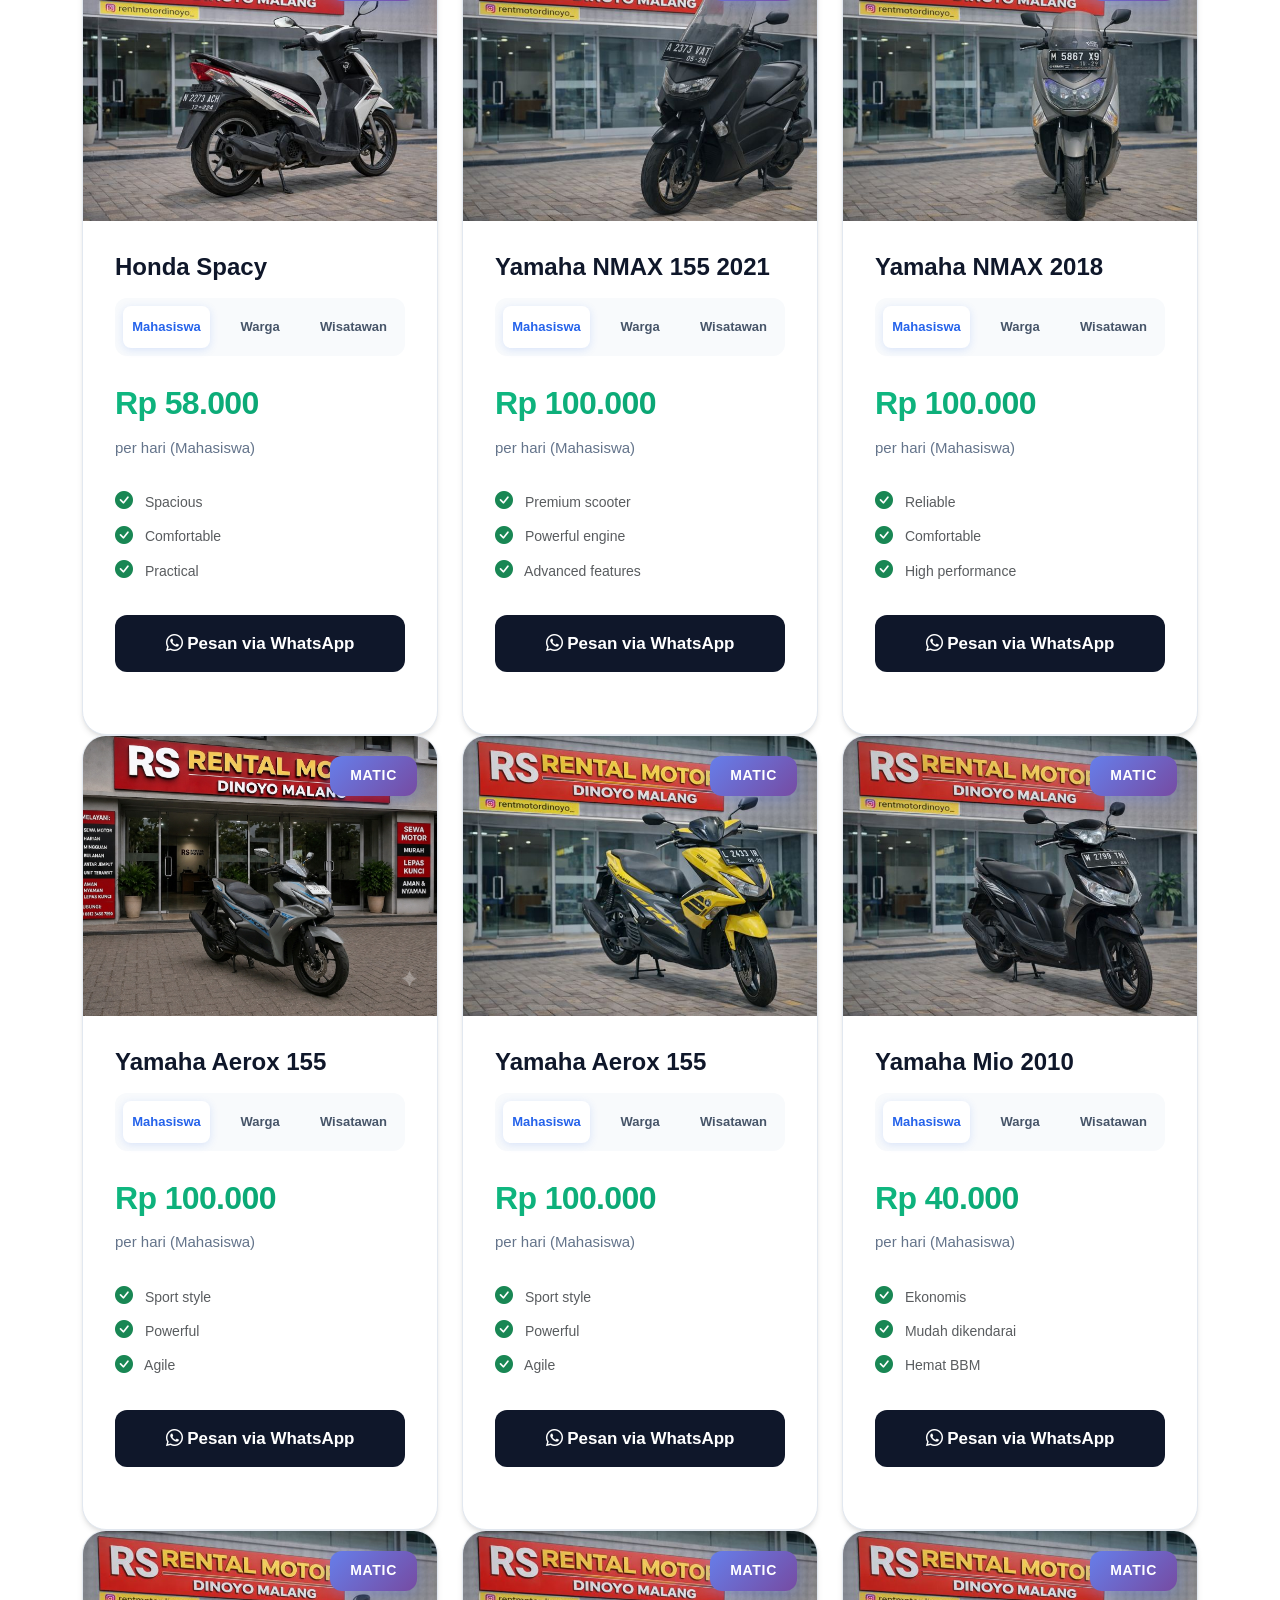
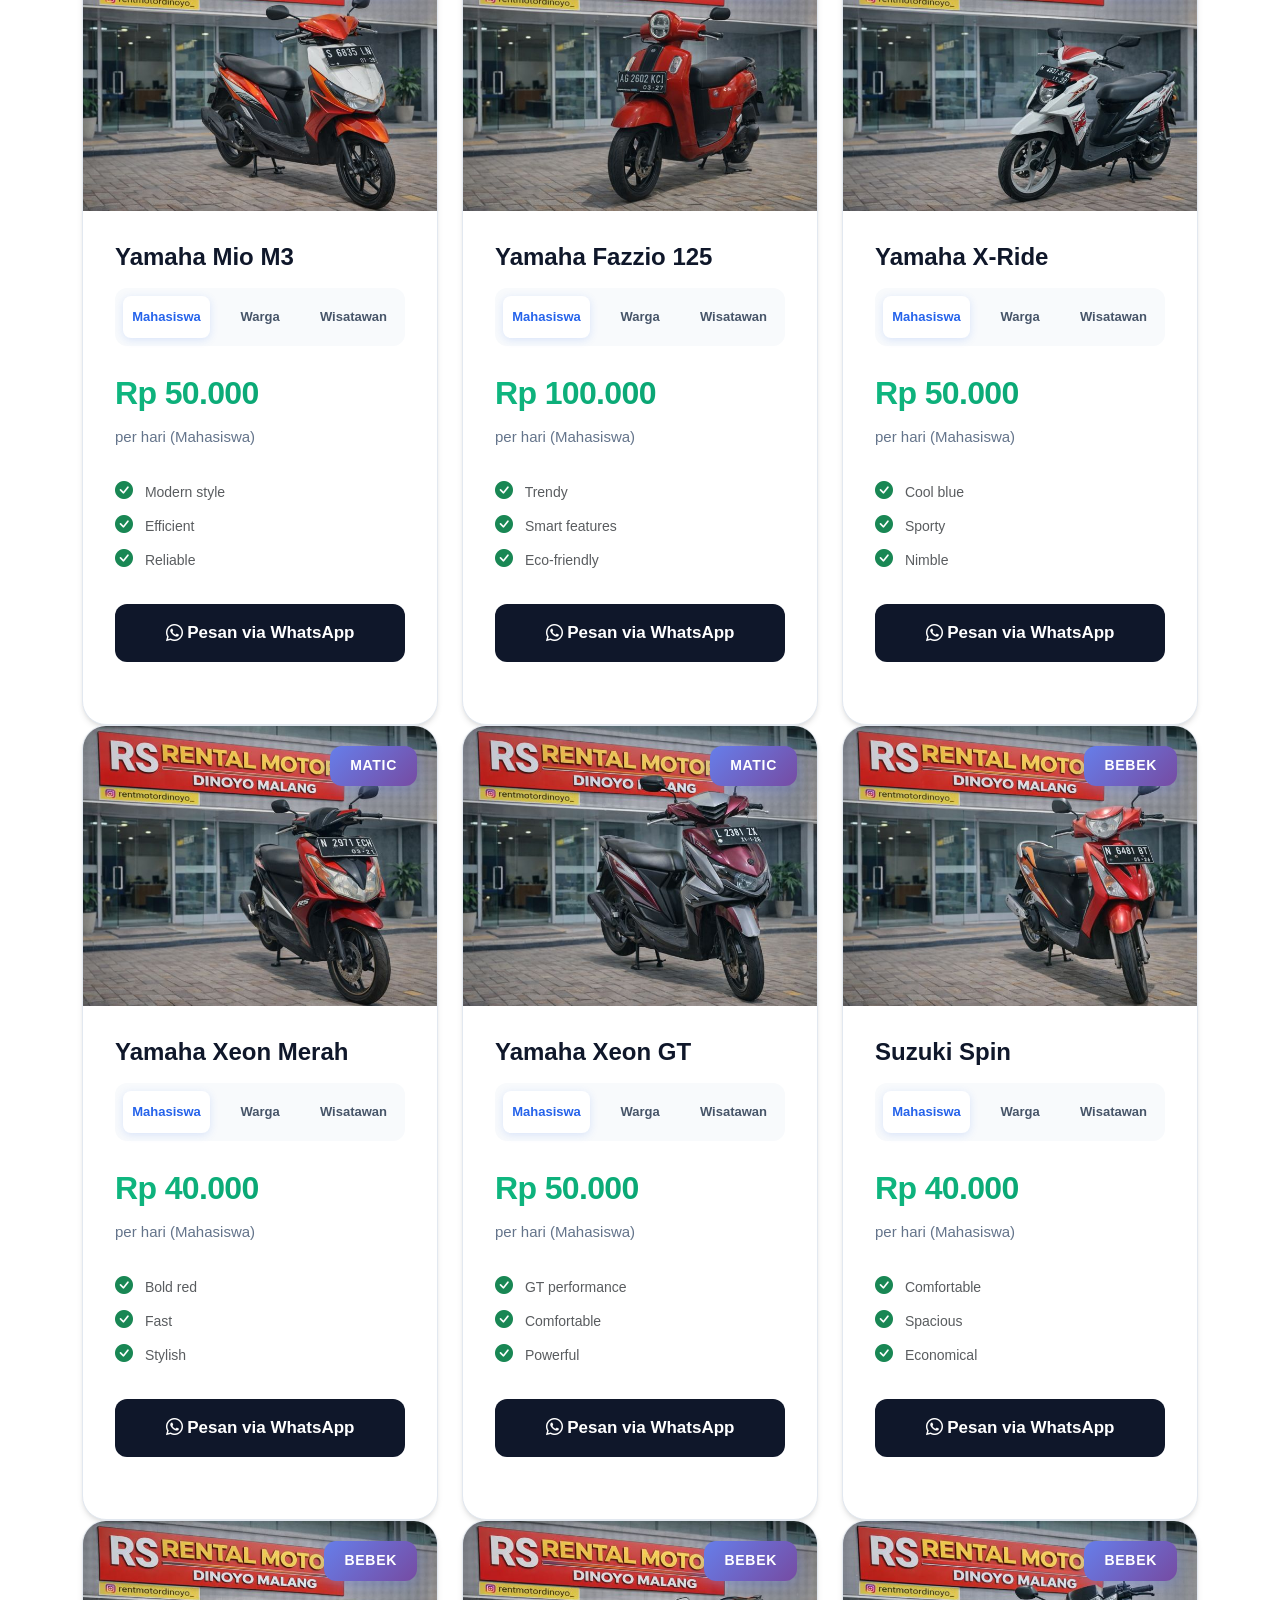
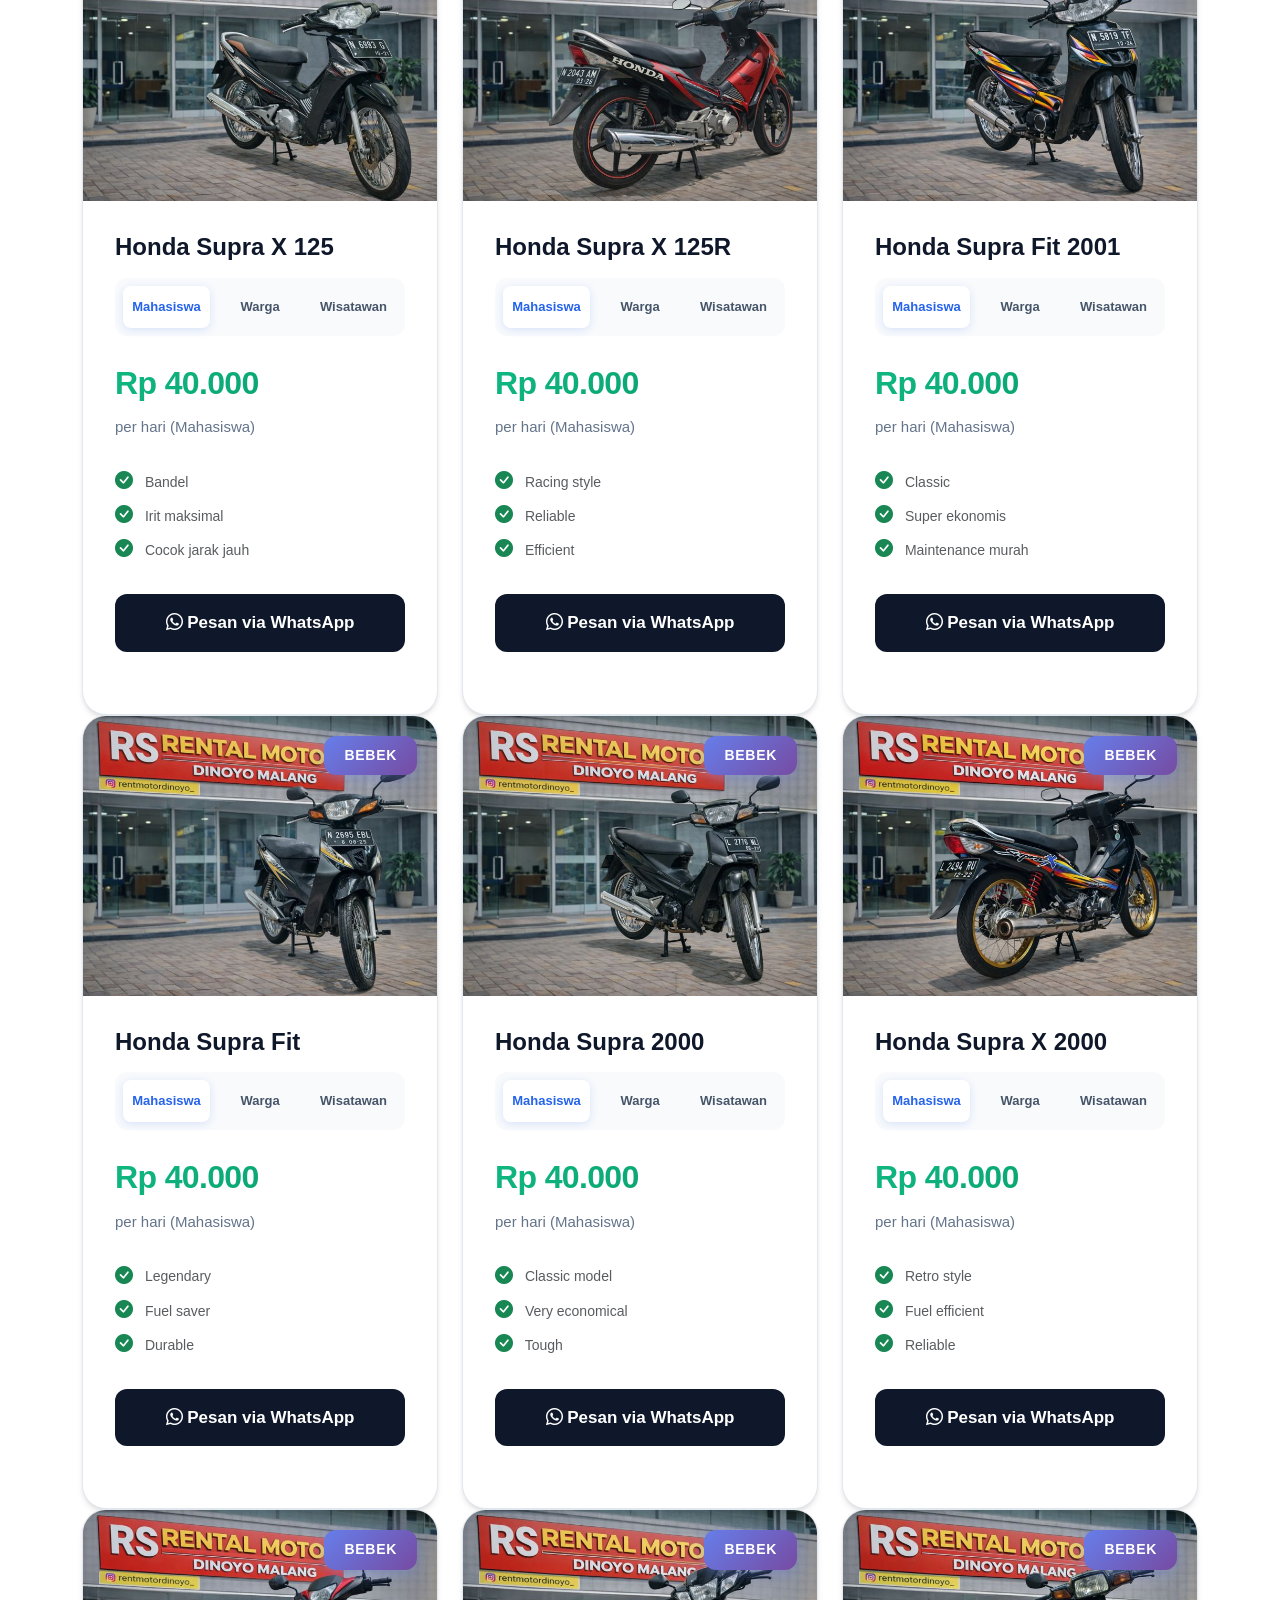
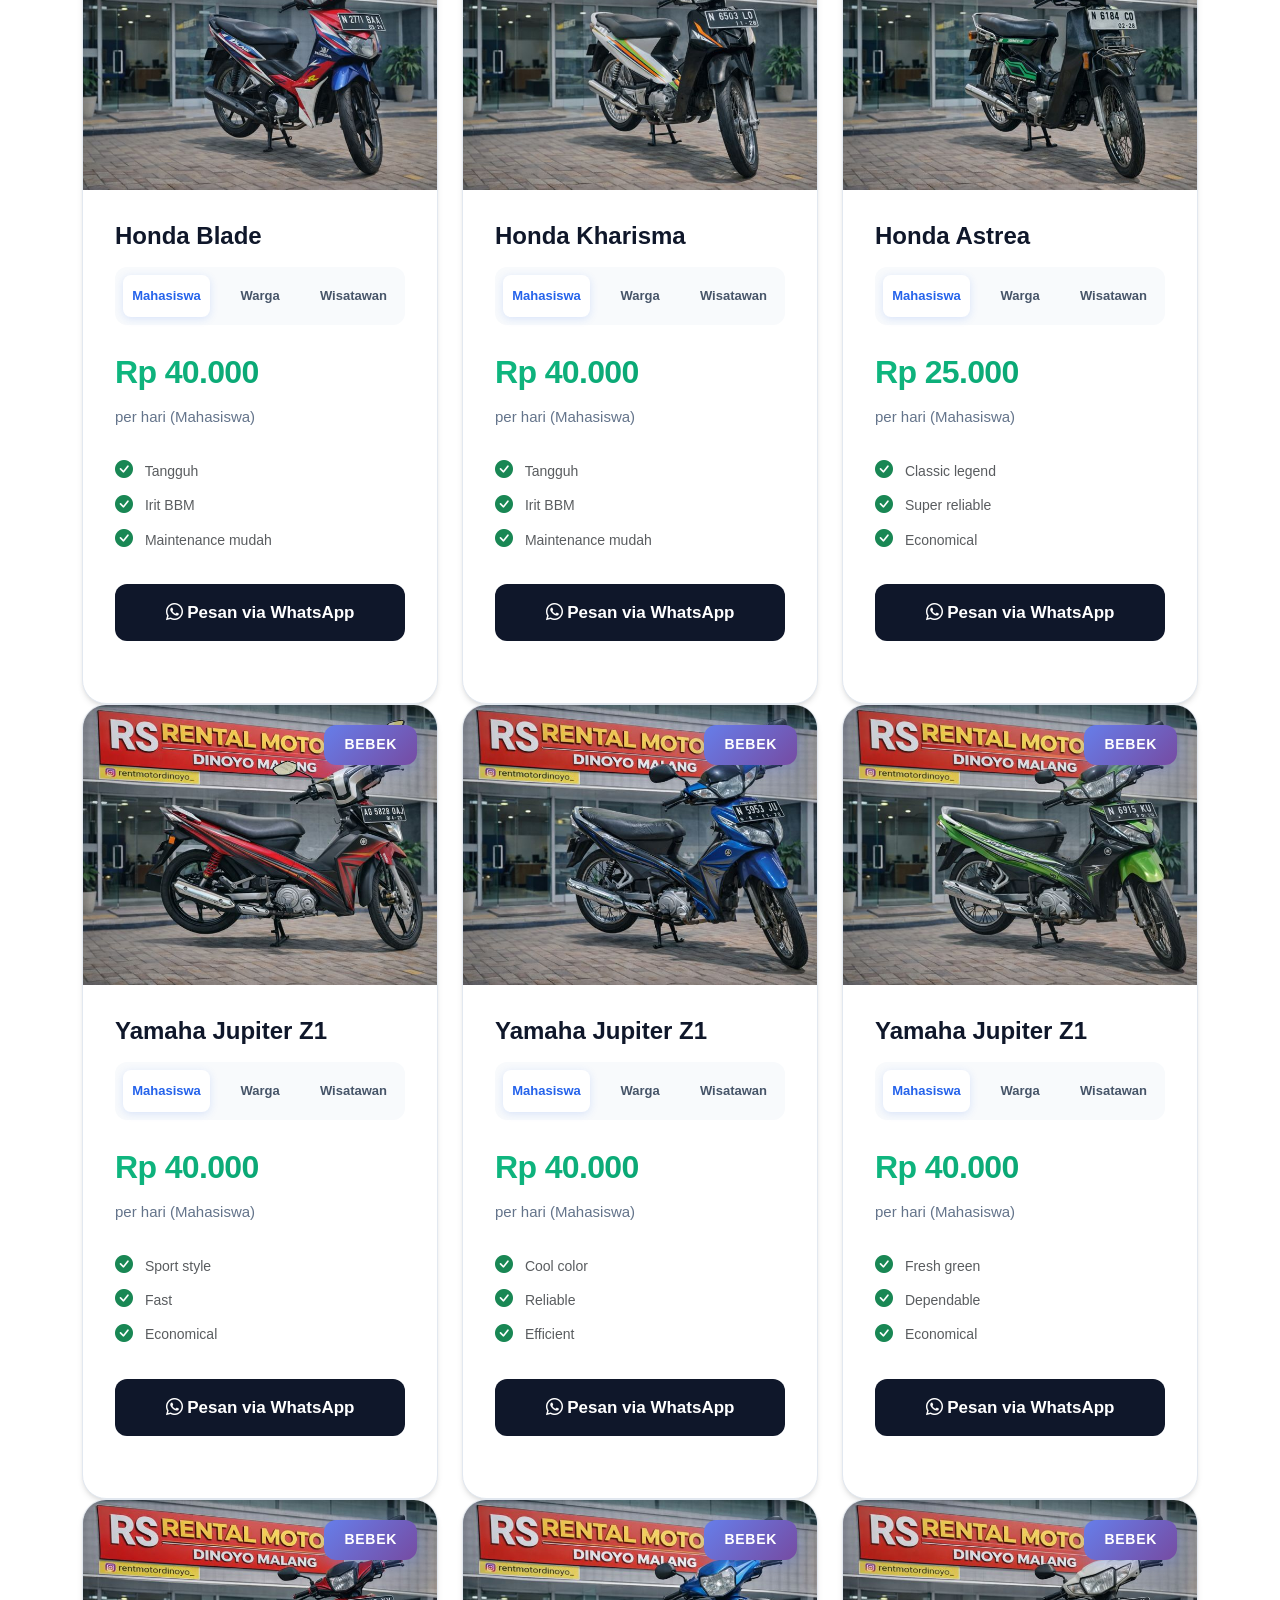
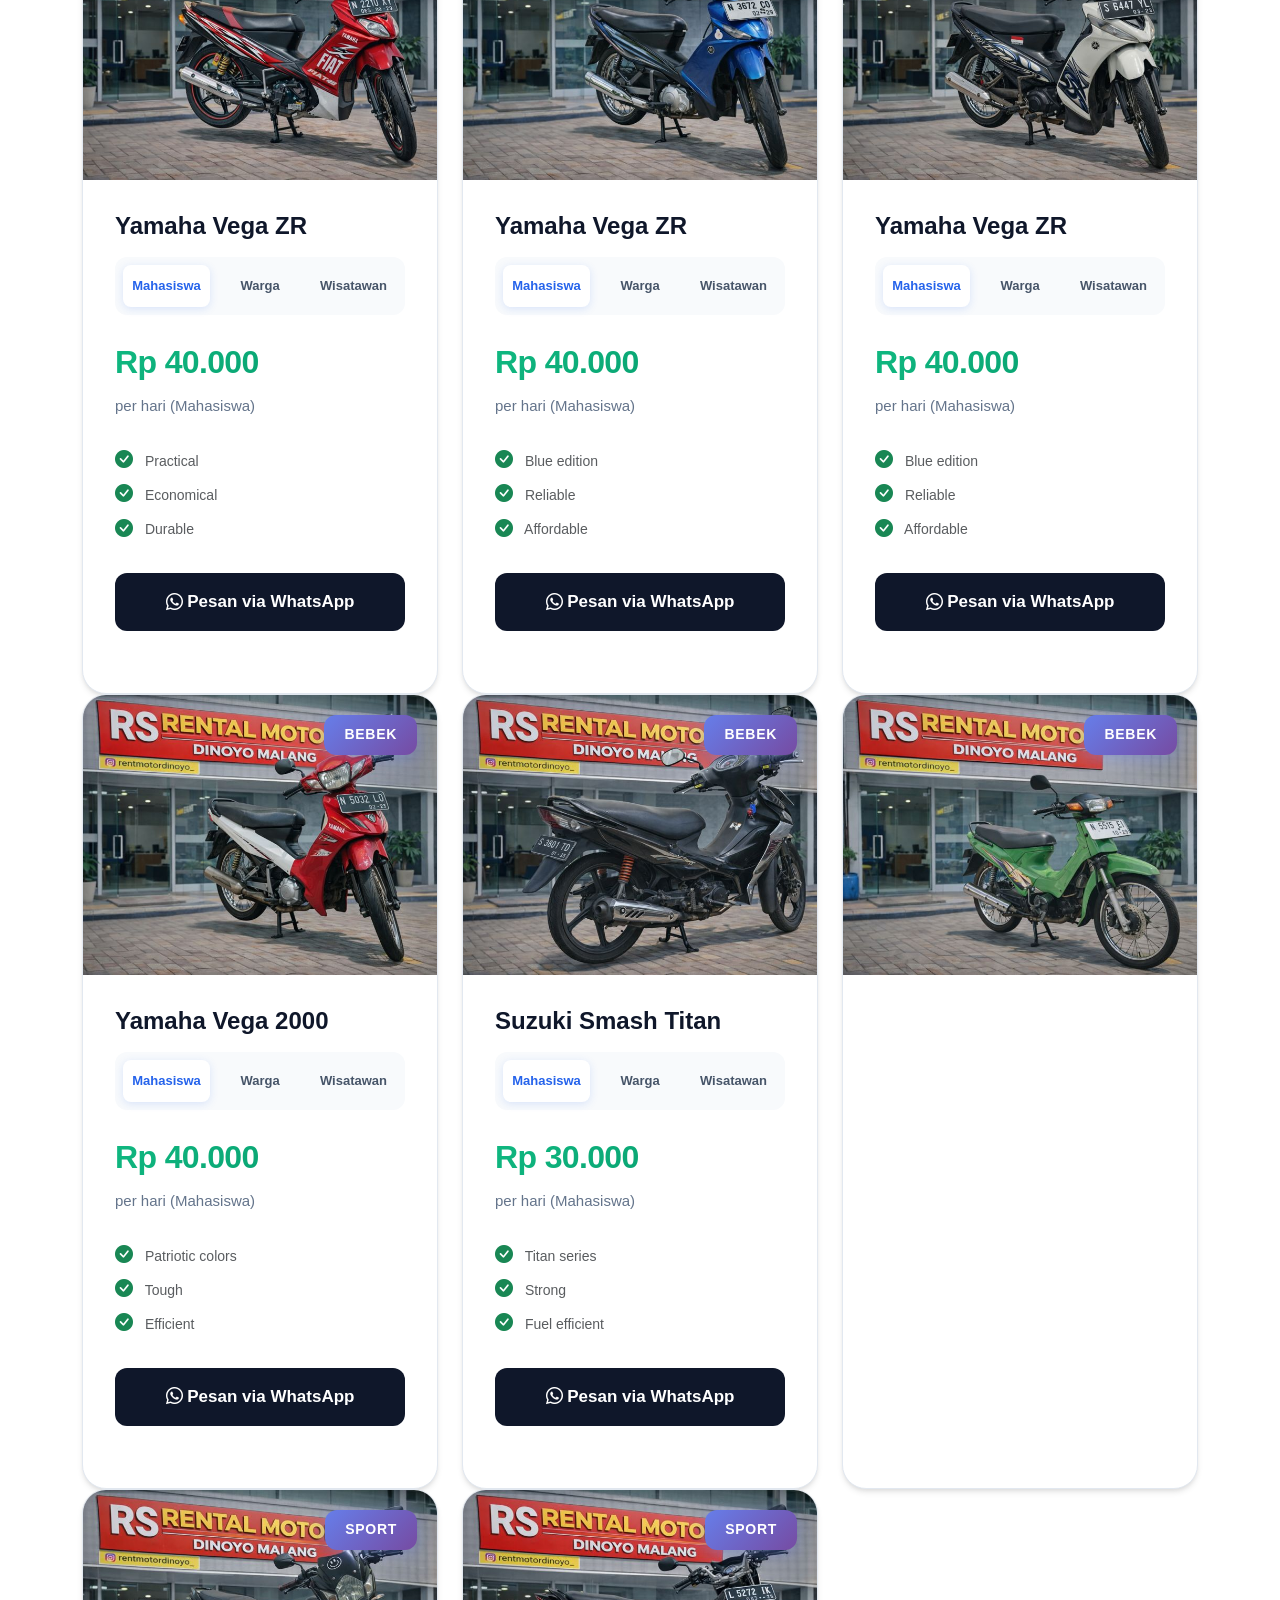
==== commit 3b05156f: "update halaman armada dan update halaman index dan update halaman tentang dan update halaman testimo" ====
--- a/armada.html
+++ b/armada.html
@@ -911,7 +911,7 @@
         <div class="container">
             <a class="navbar-brand" href="index.html">
                 <img src="https://i.ibb.co.com/kgCFz6DF/Logo-RS.jpg" alt="RS Rental Motor Malang Logo">
-                RS Rental Motor
+                RS Rental Motor Malang
             </a>
             <button class="navbar-toggler" type="button" data-bs-toggle="collapse" data-bs-target="#navbarNav">
                 <span class="navbar-toggler-icon"></span>
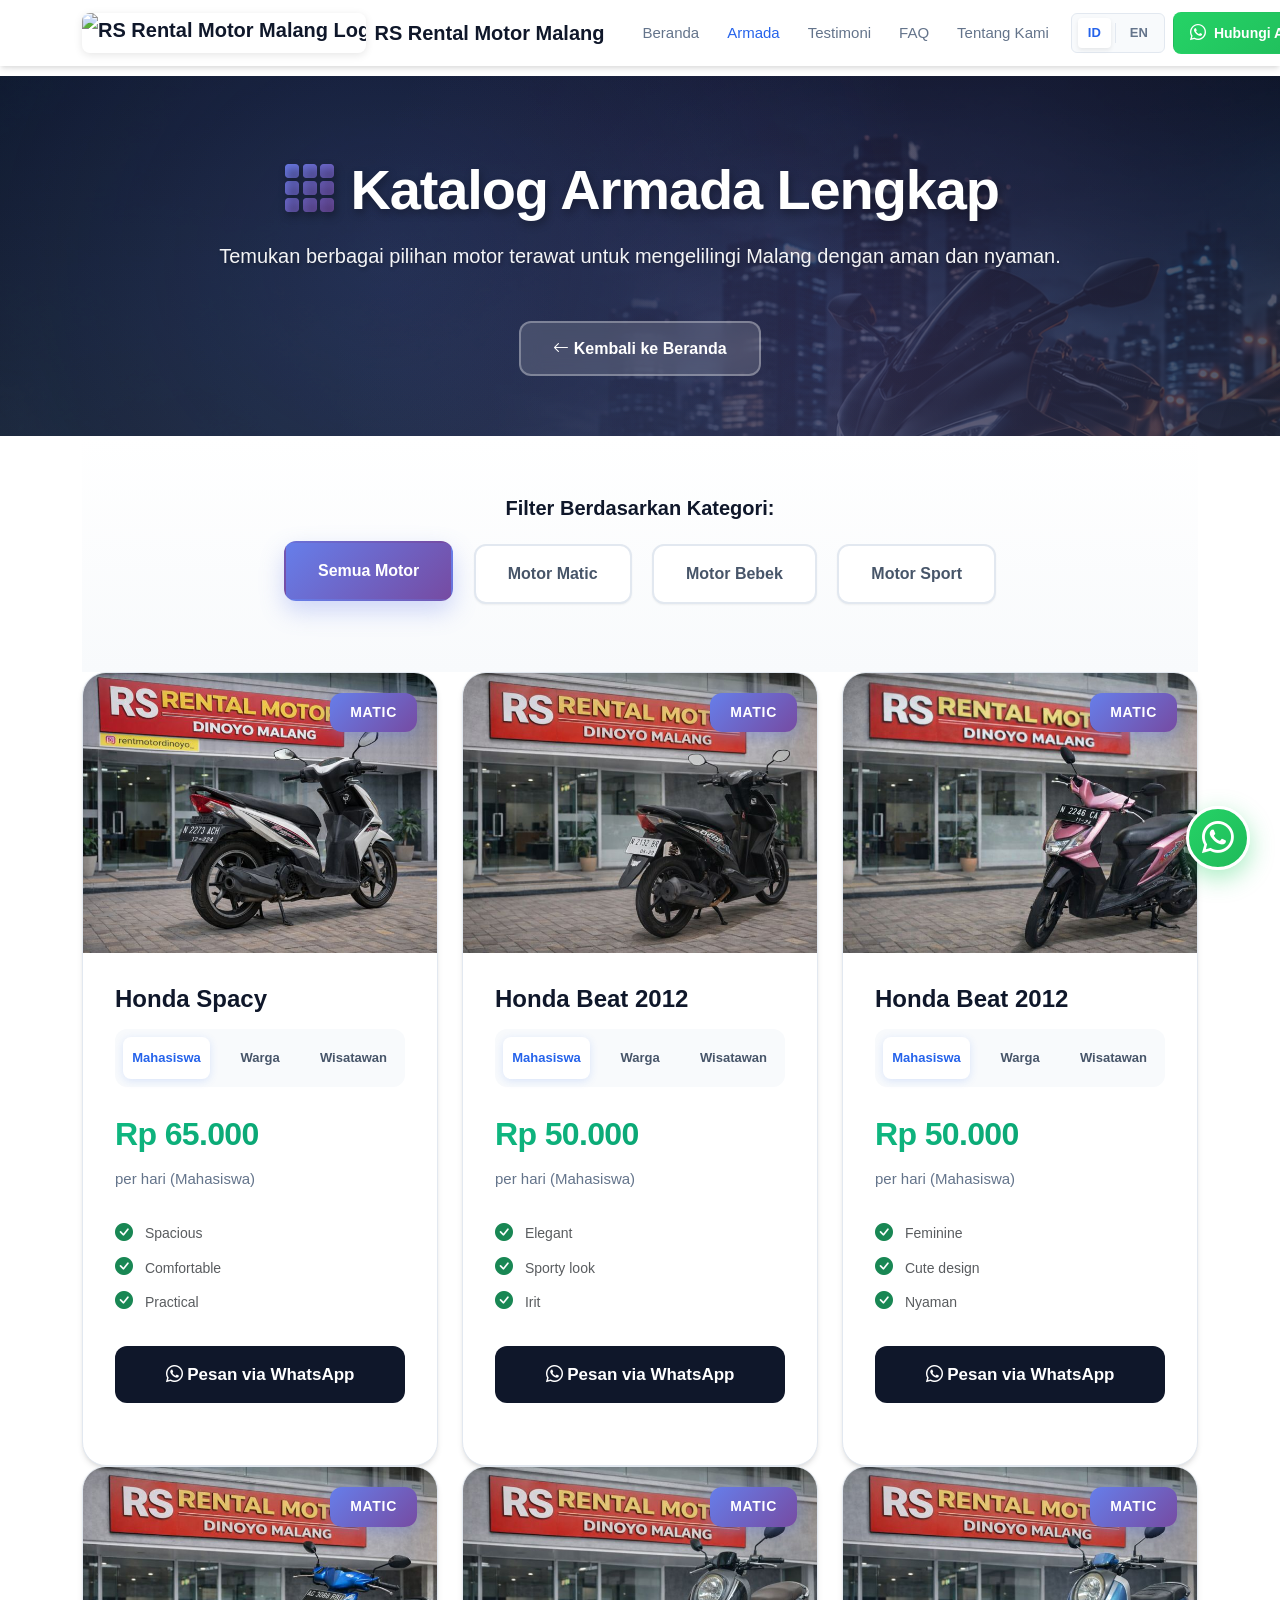
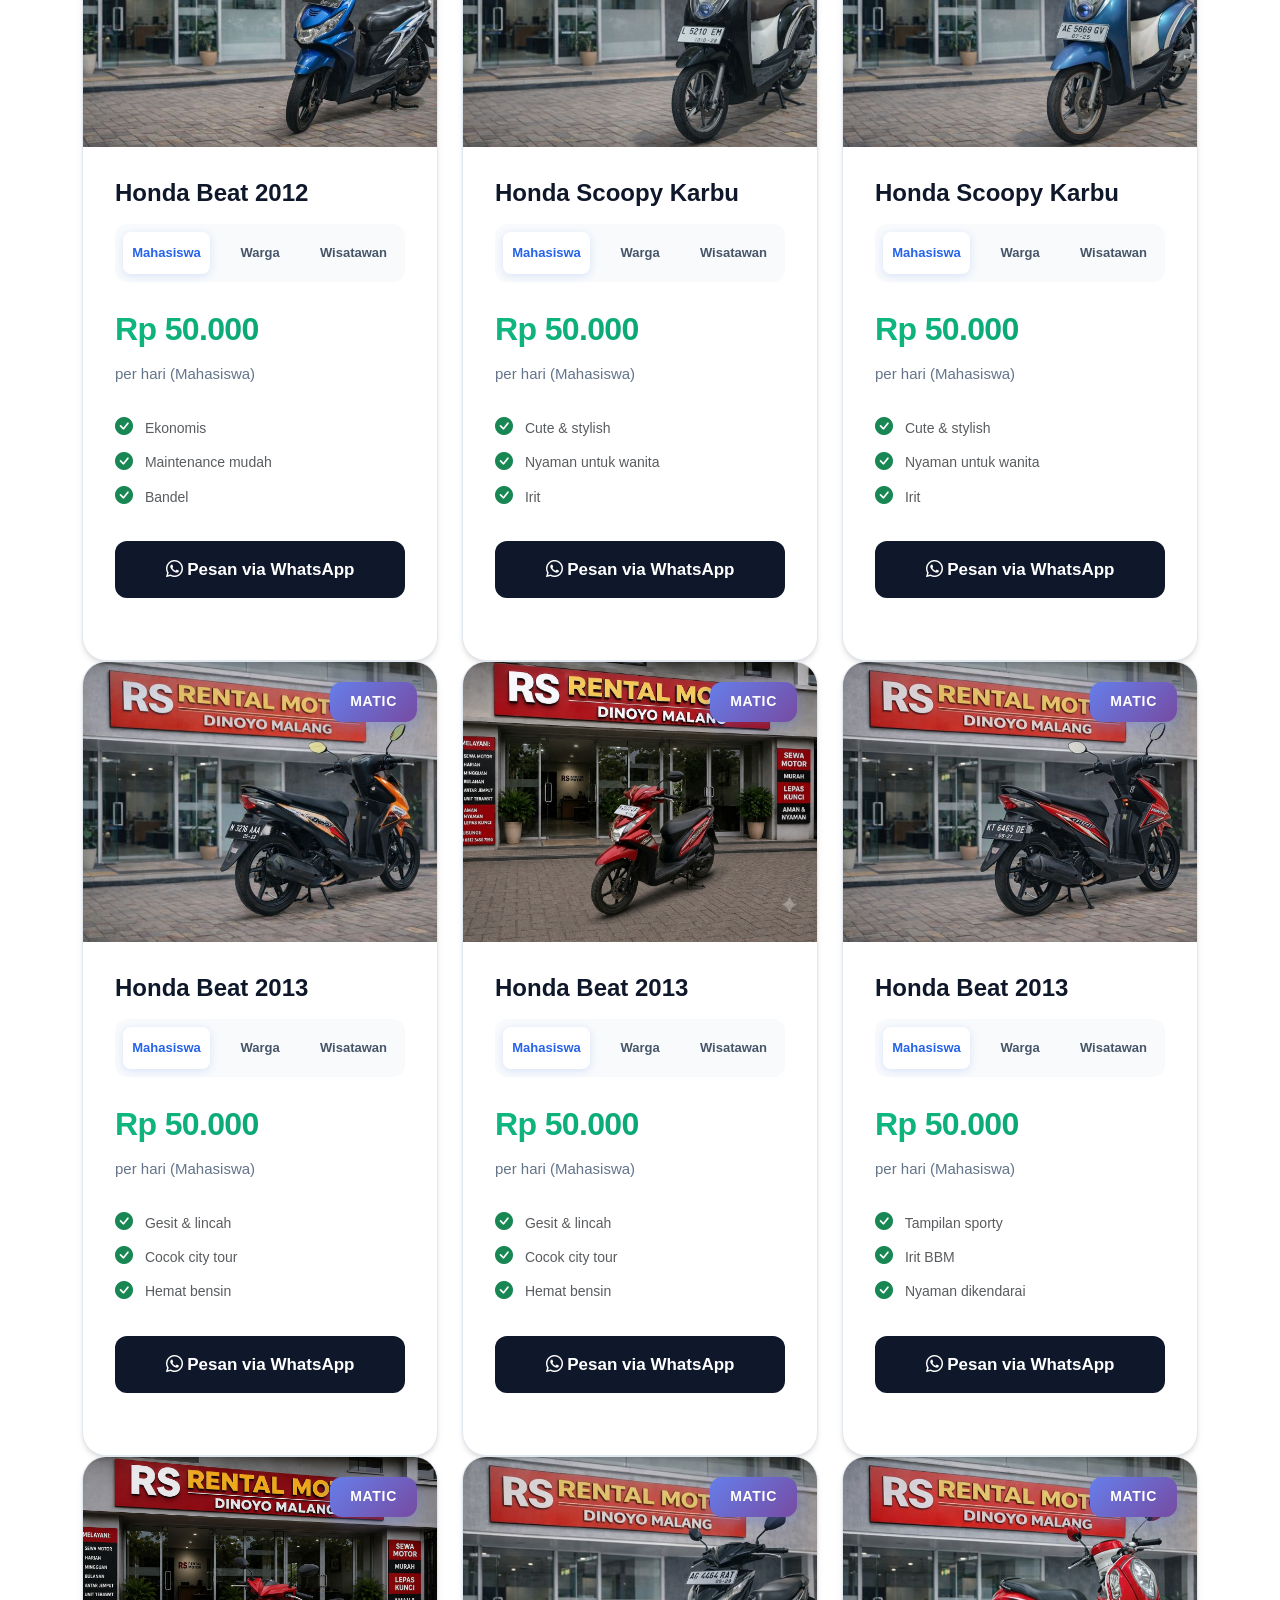
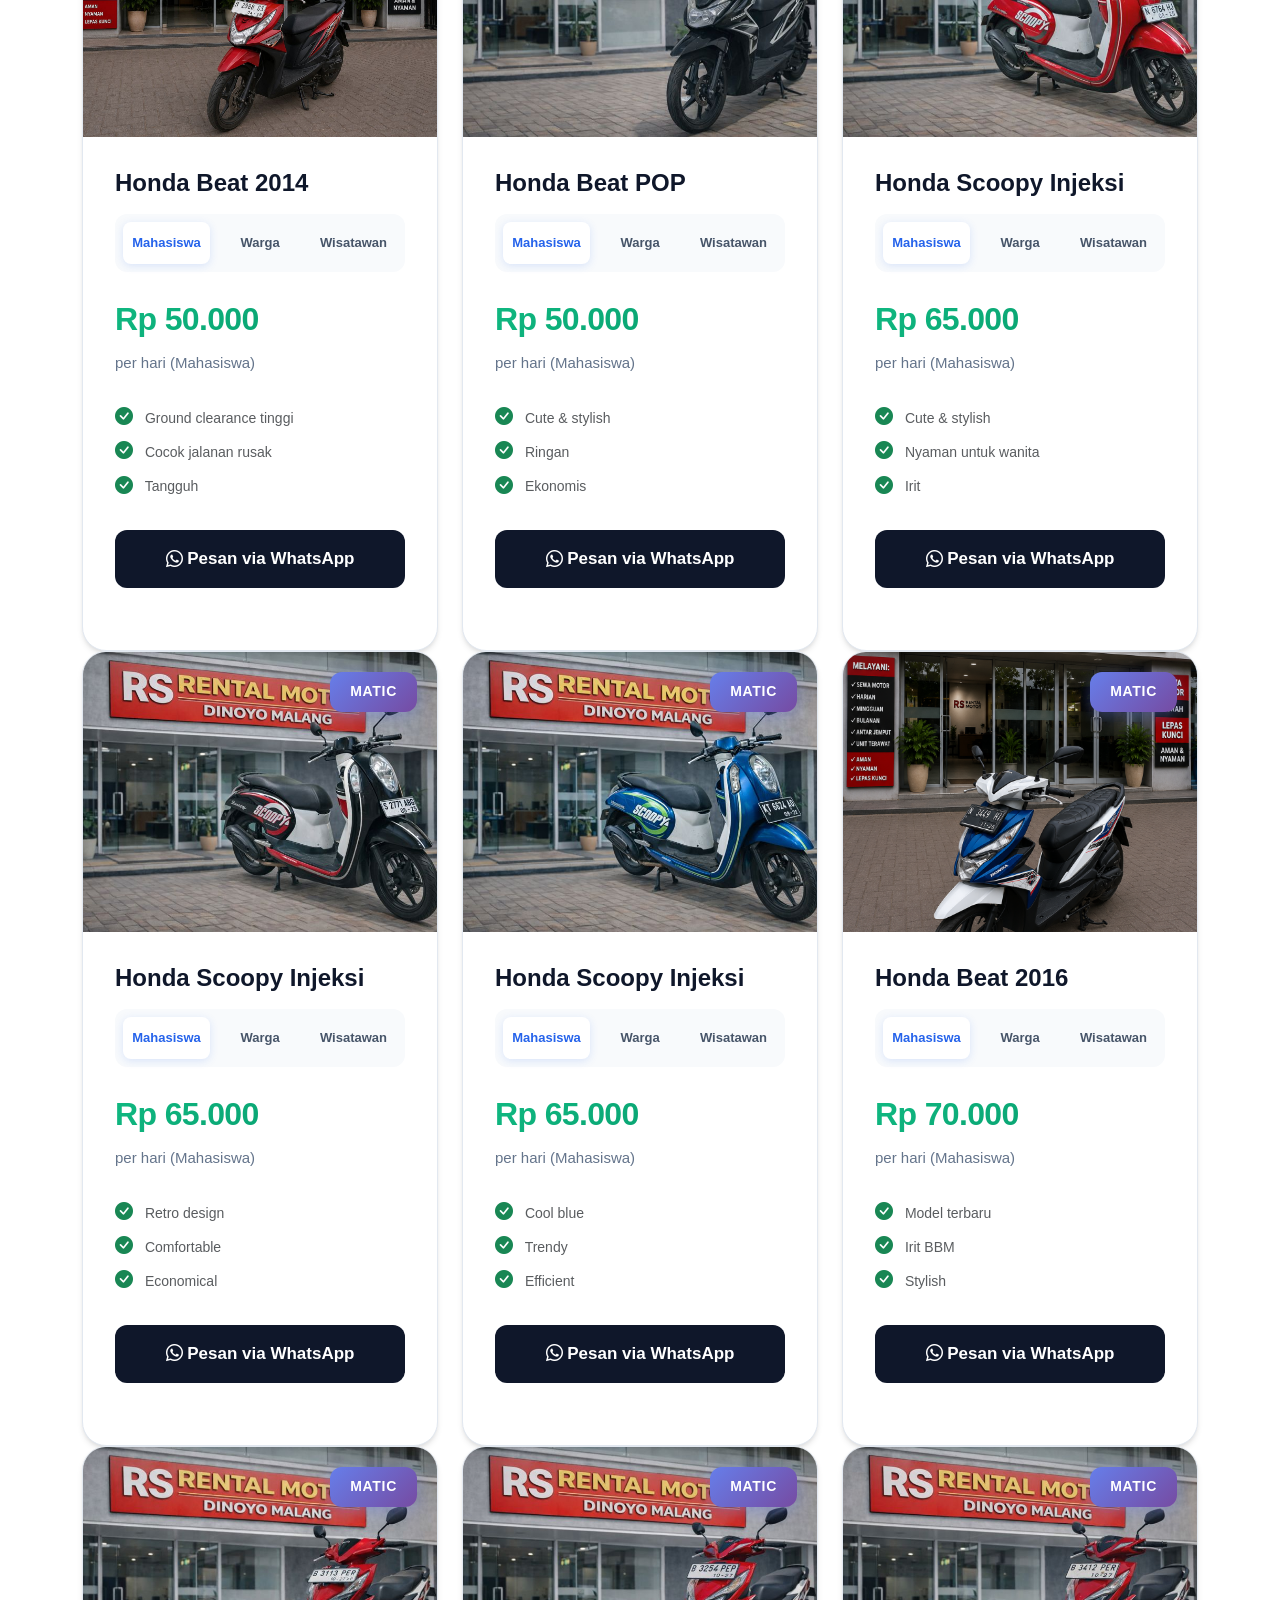
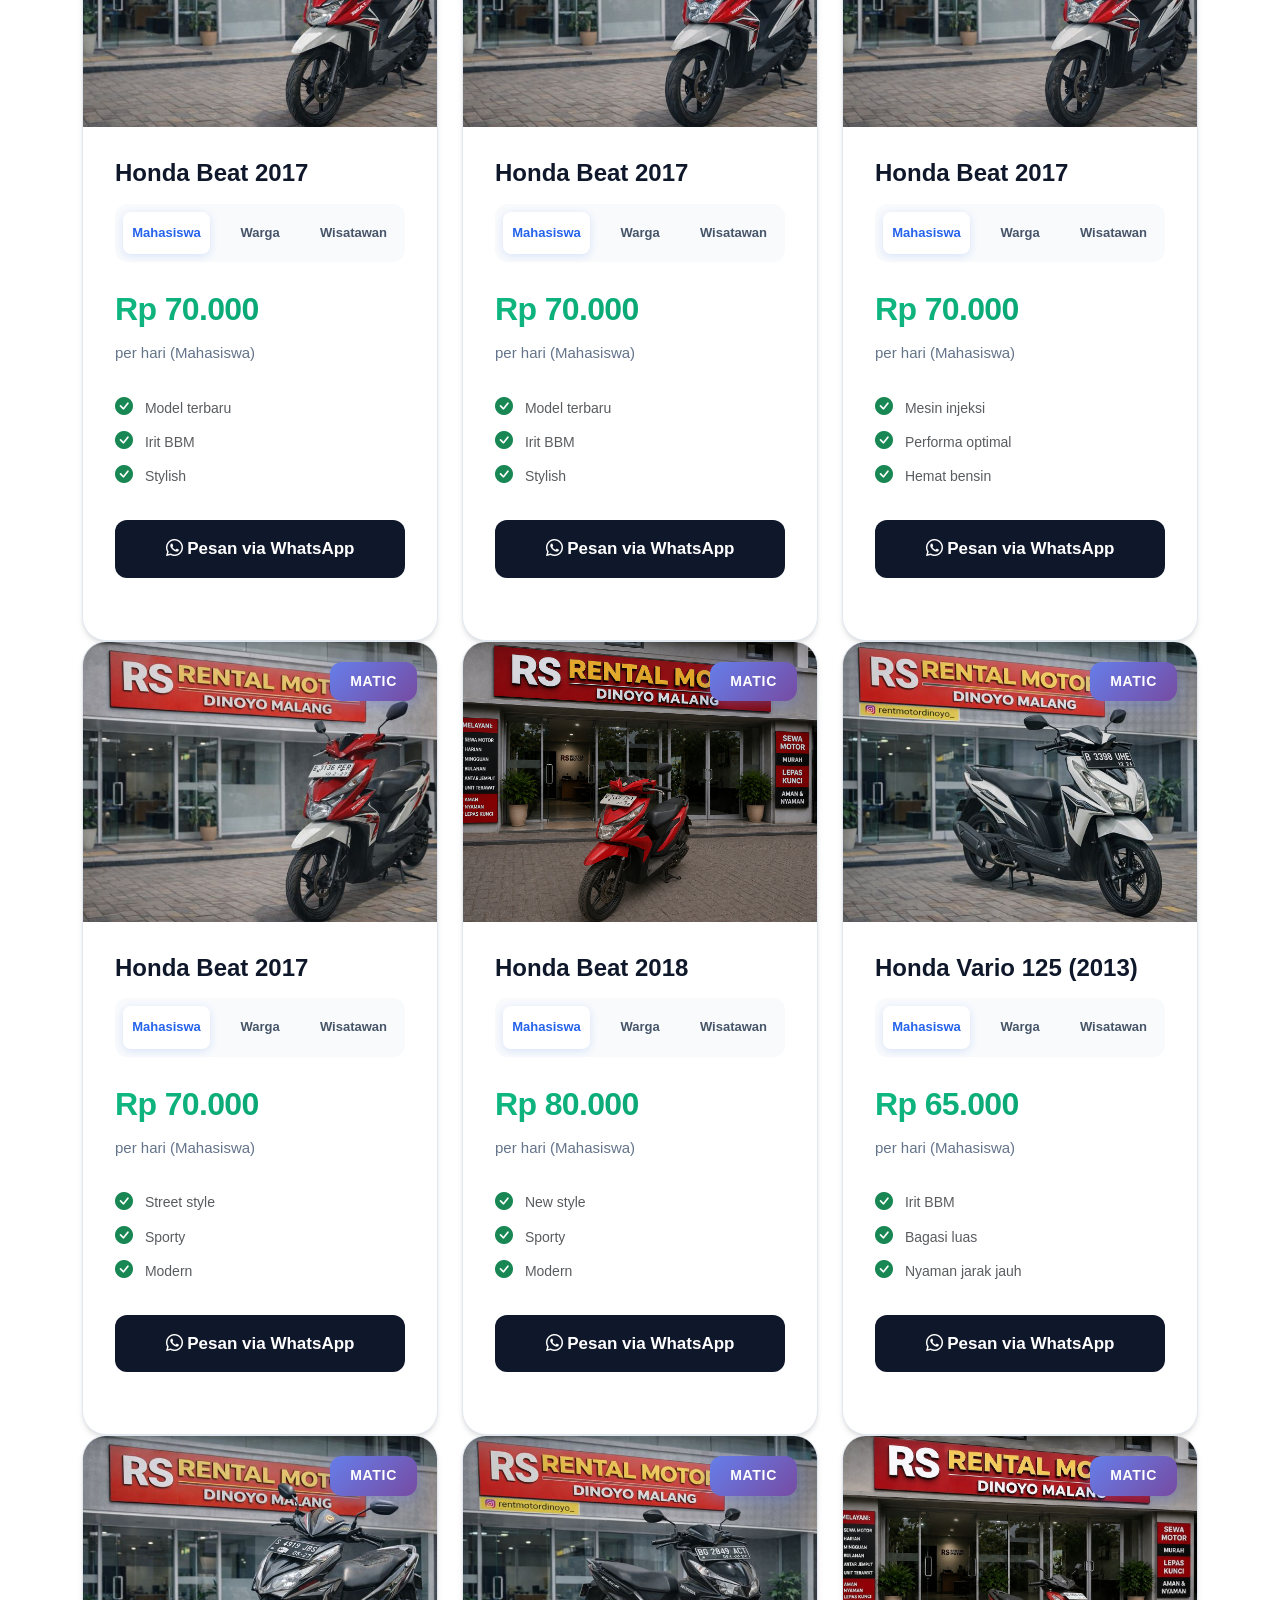
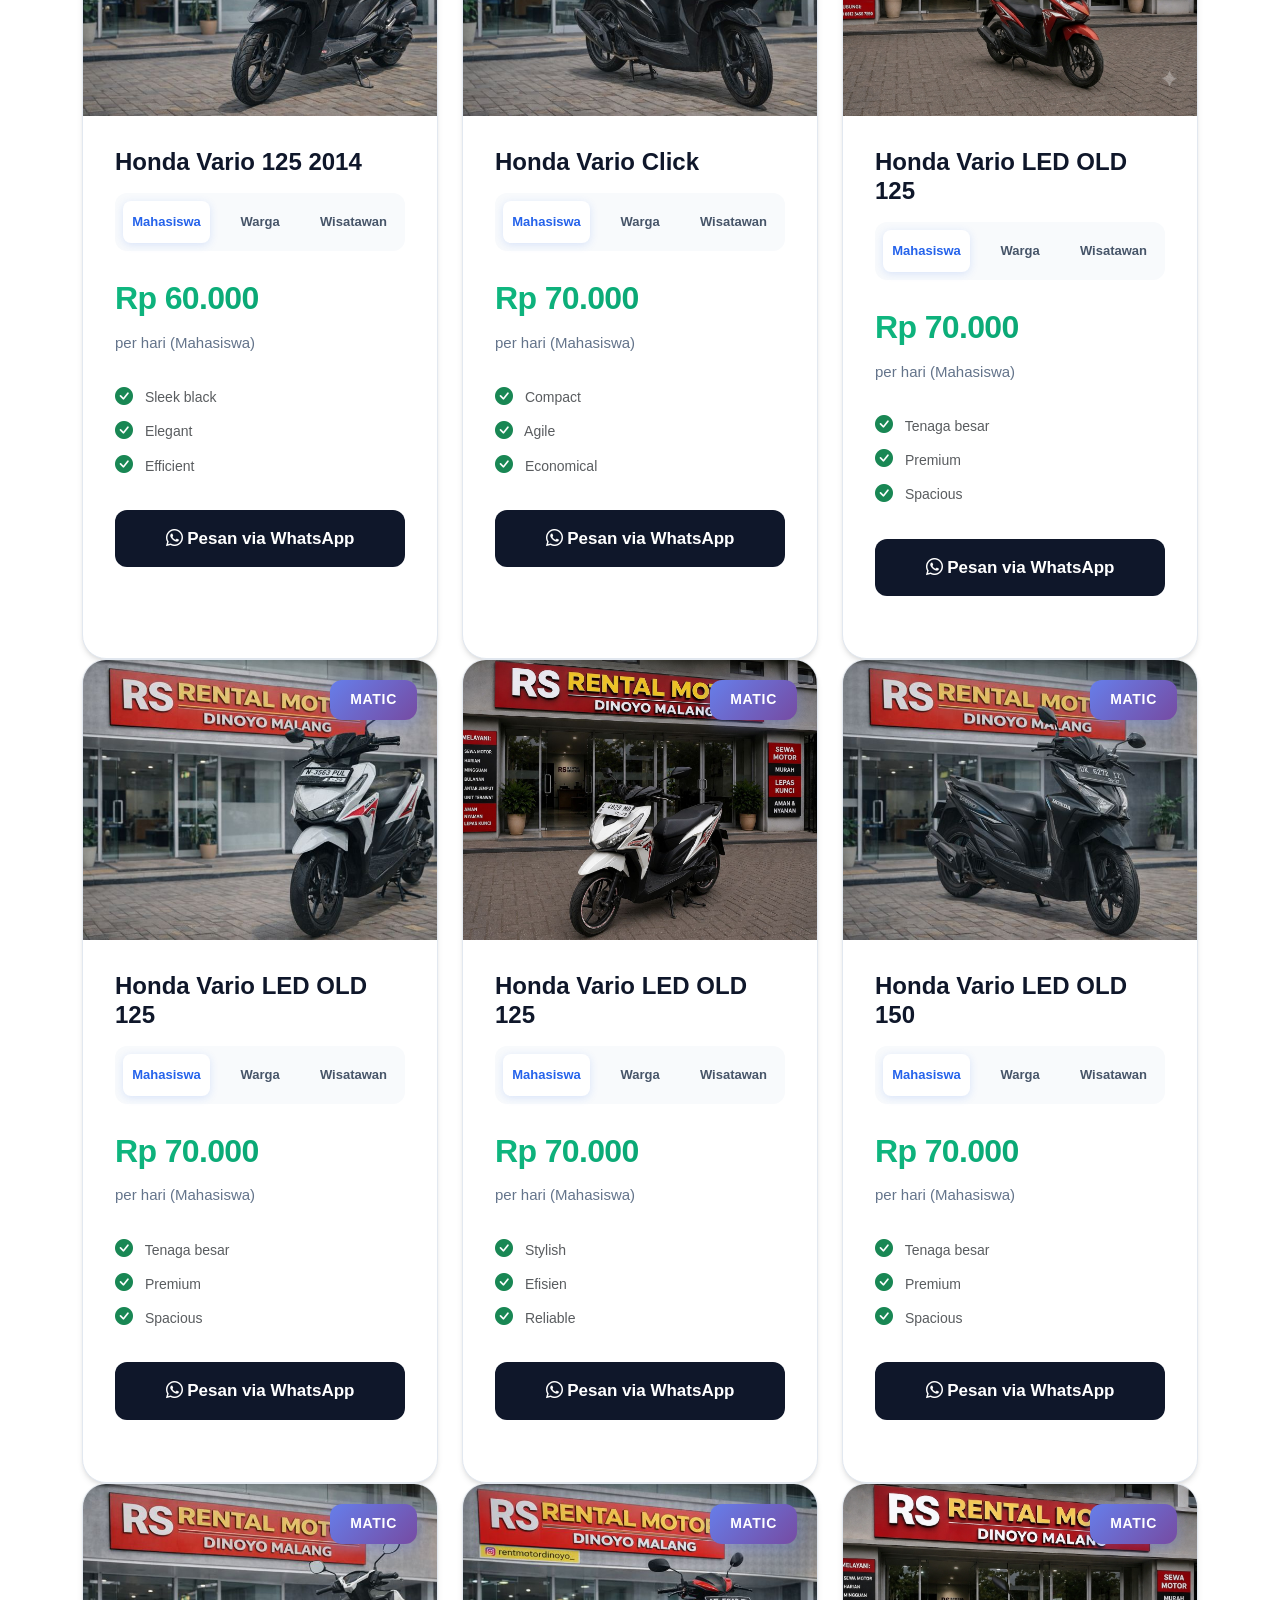
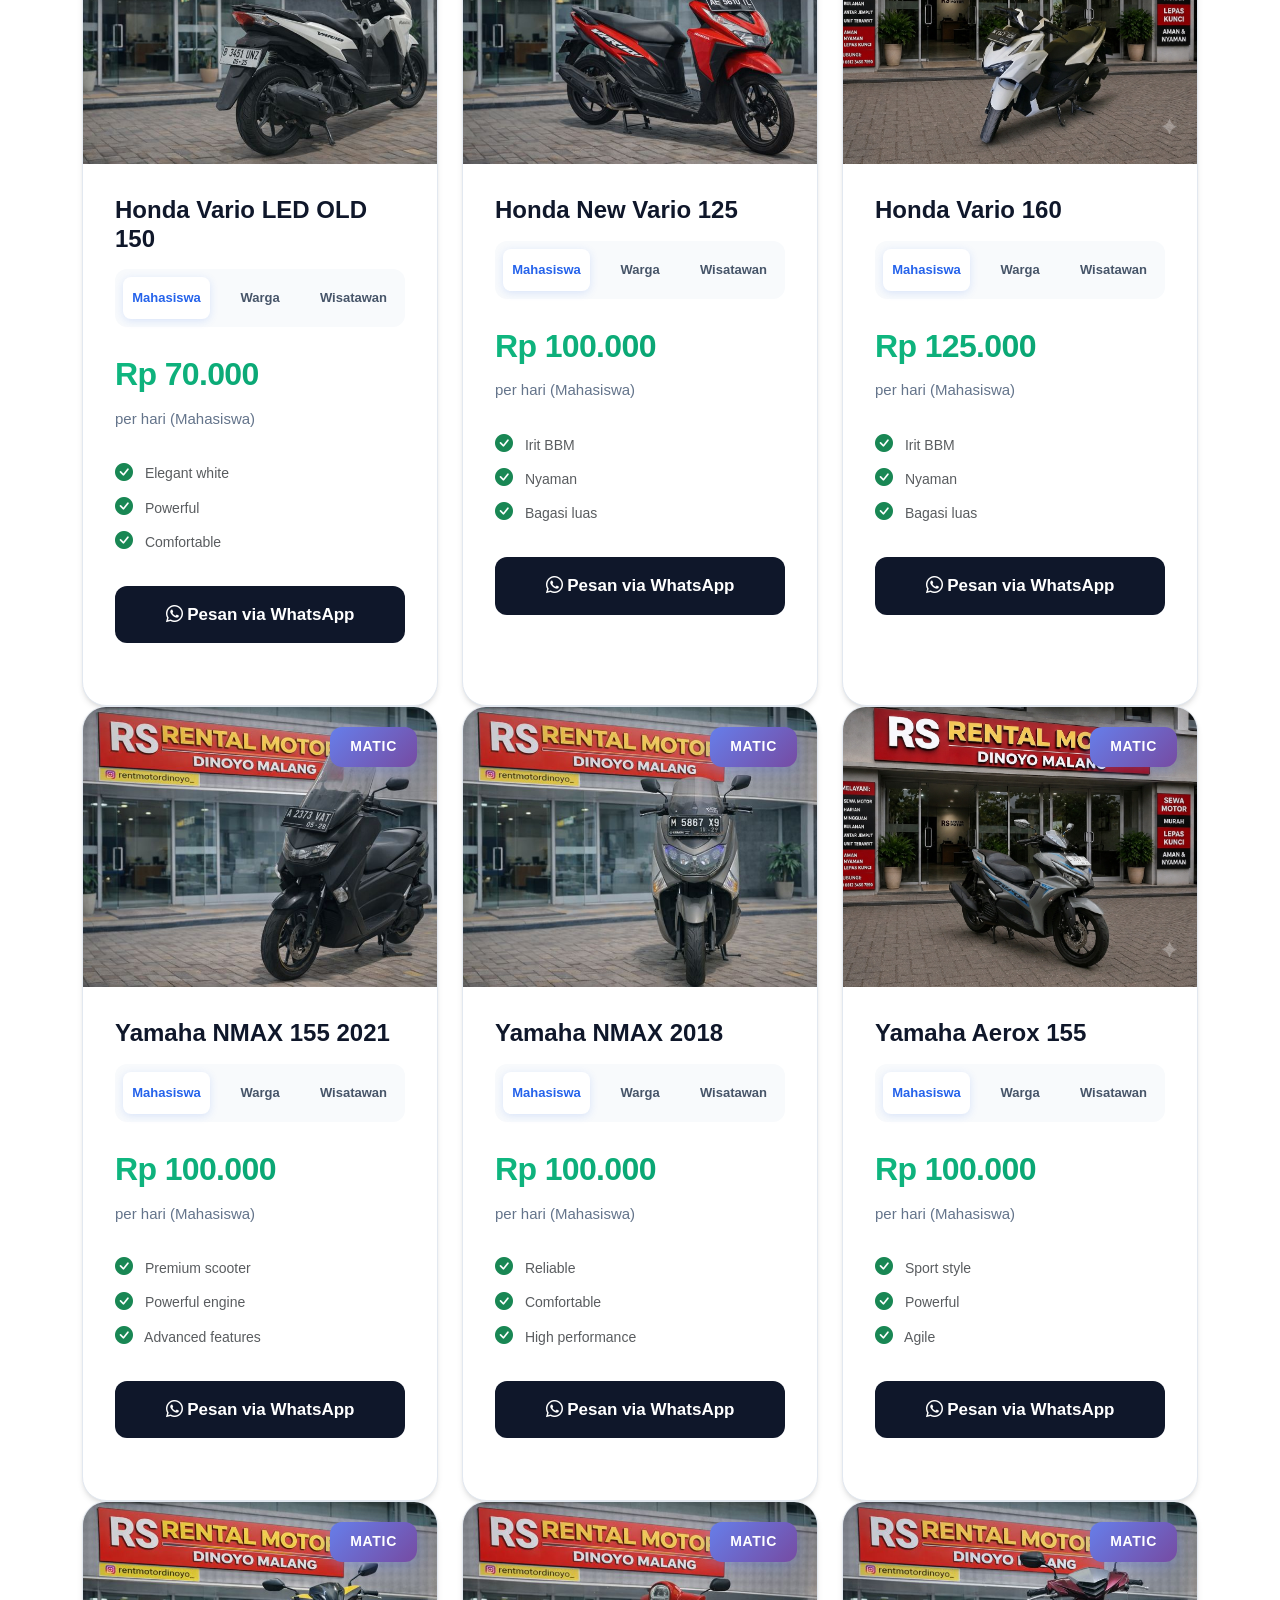
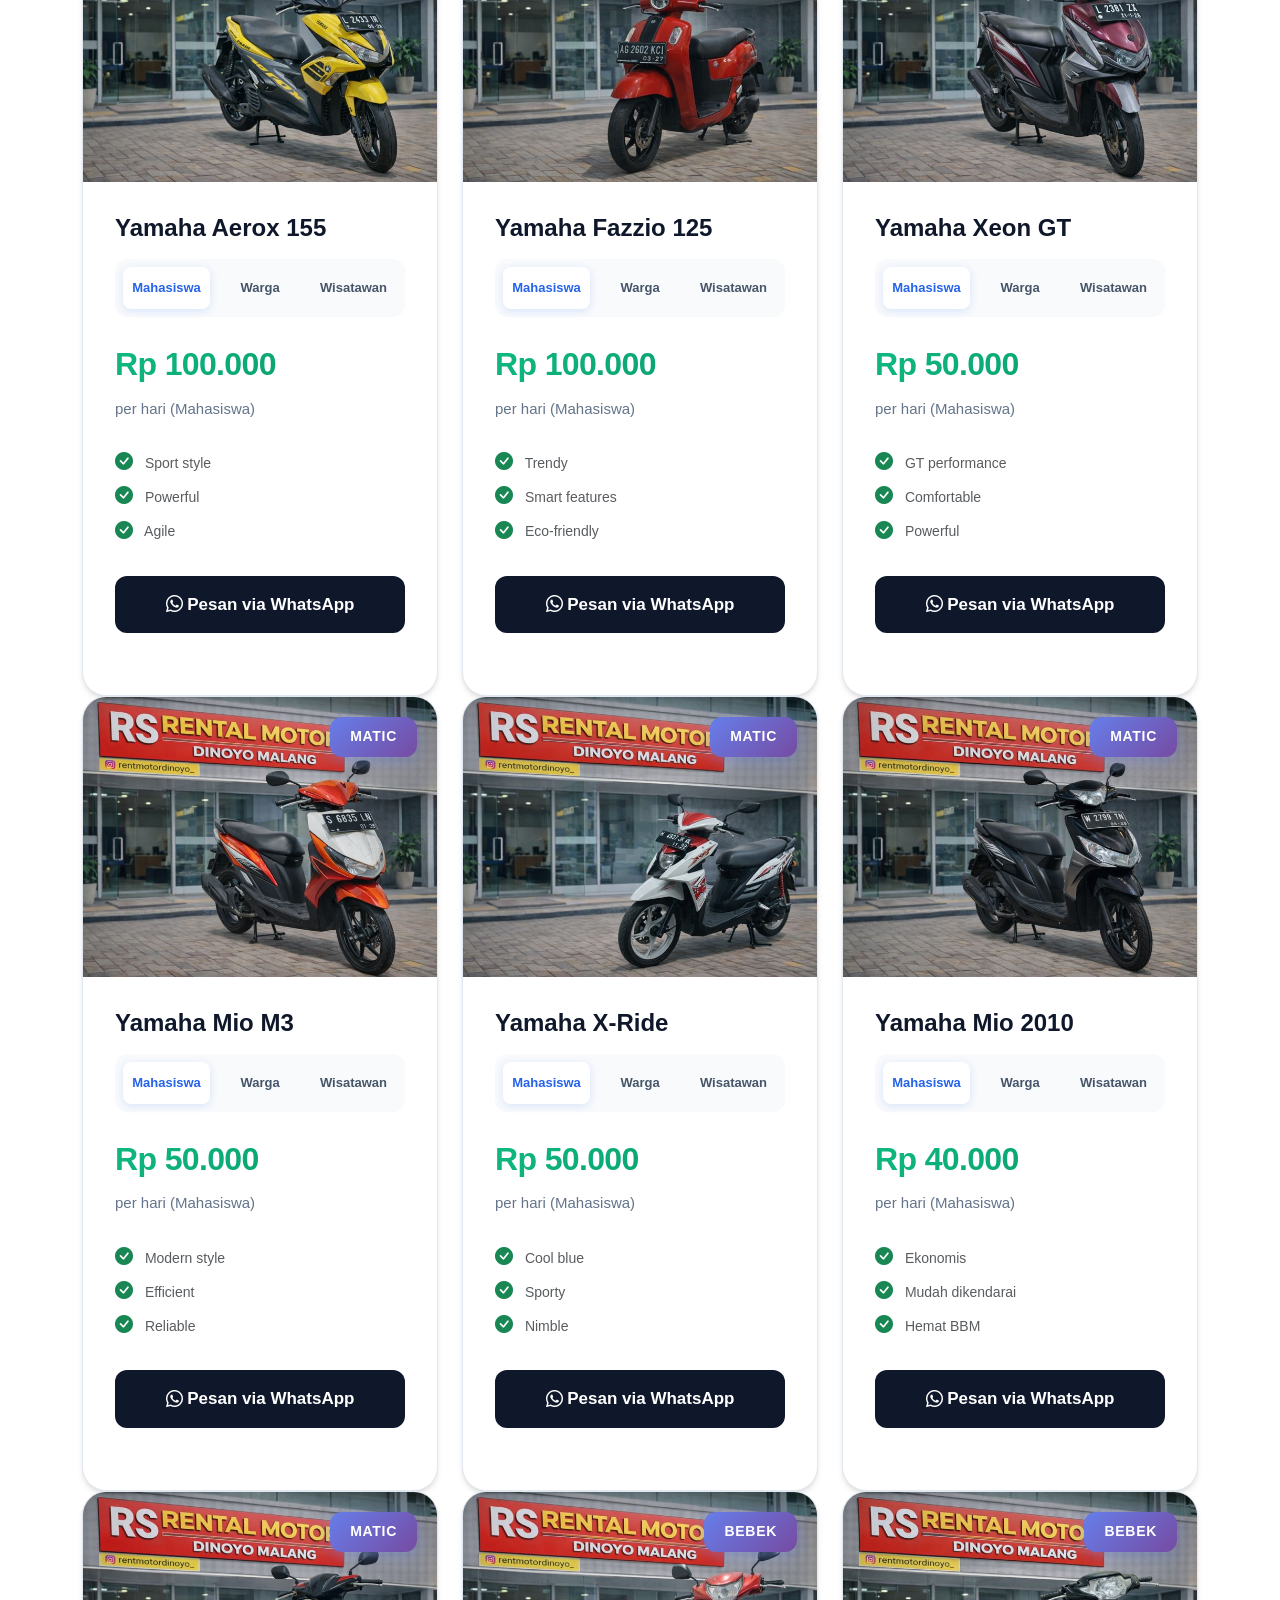
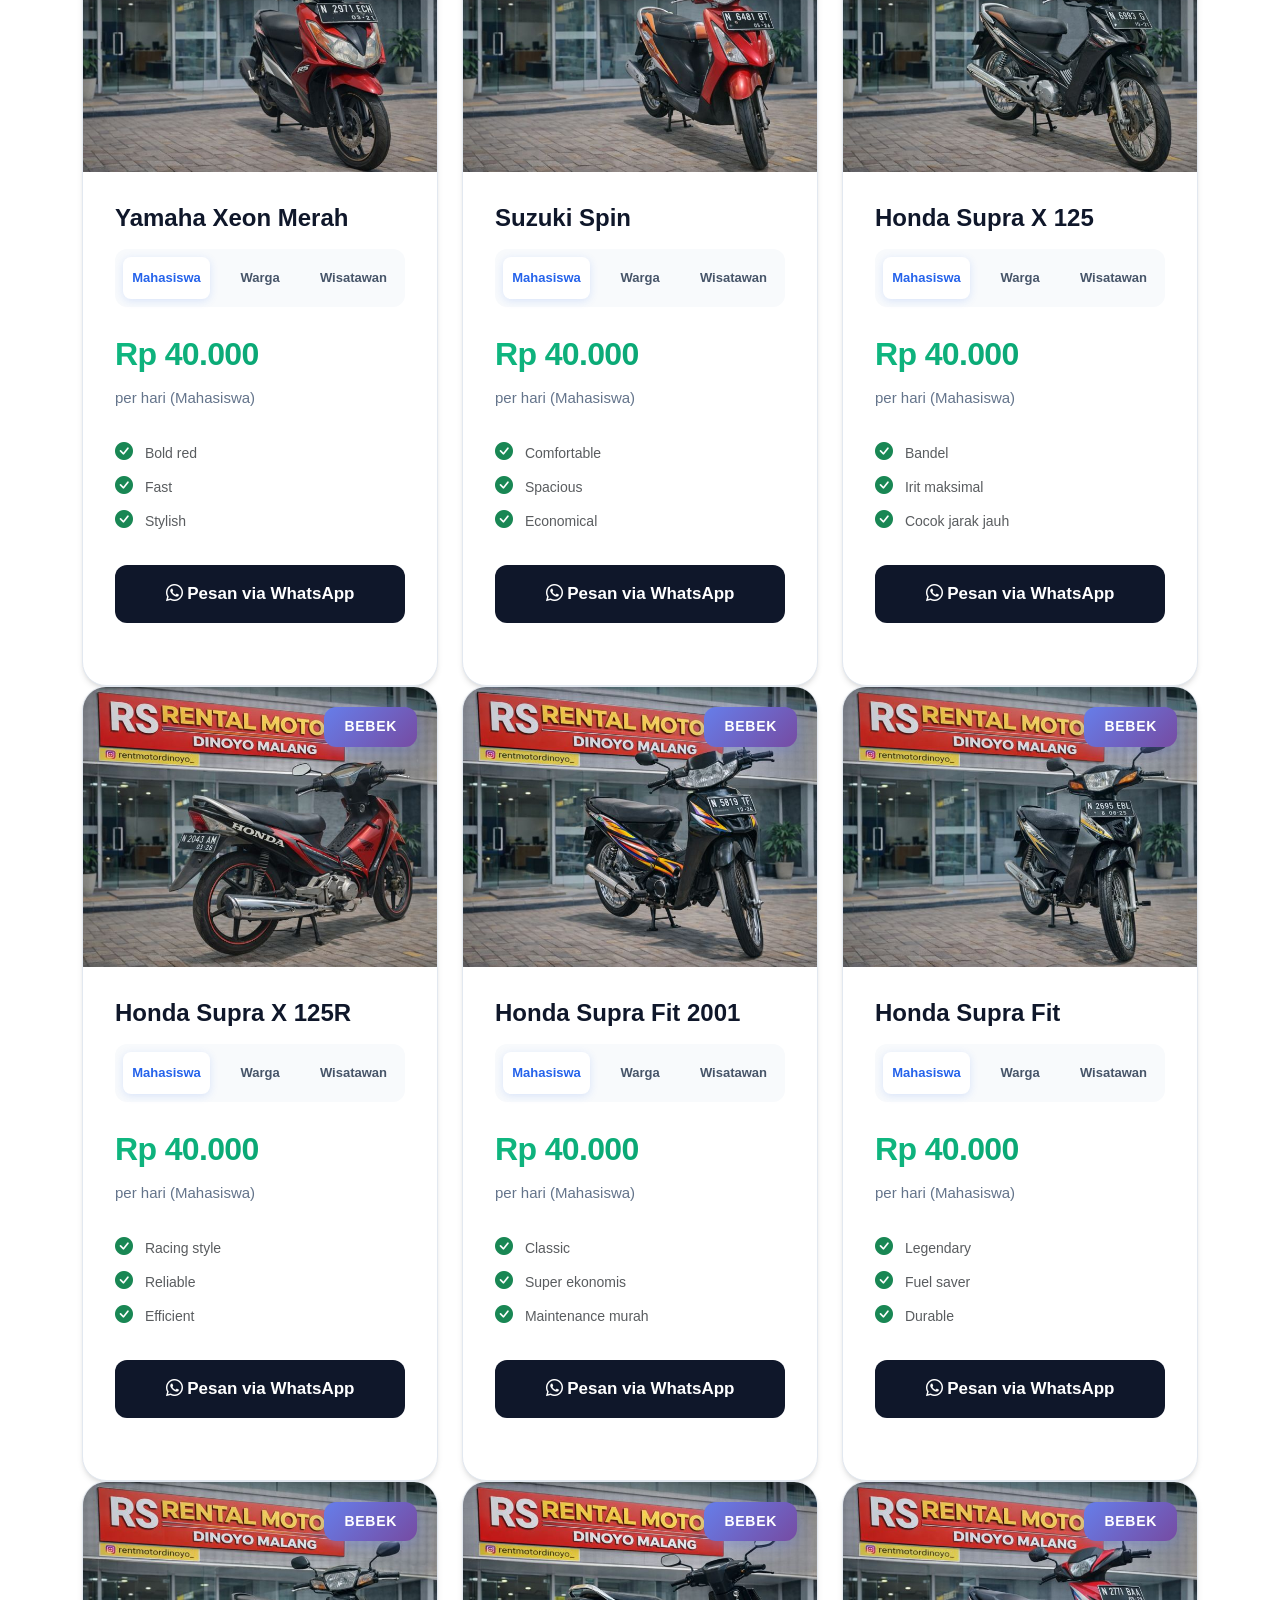
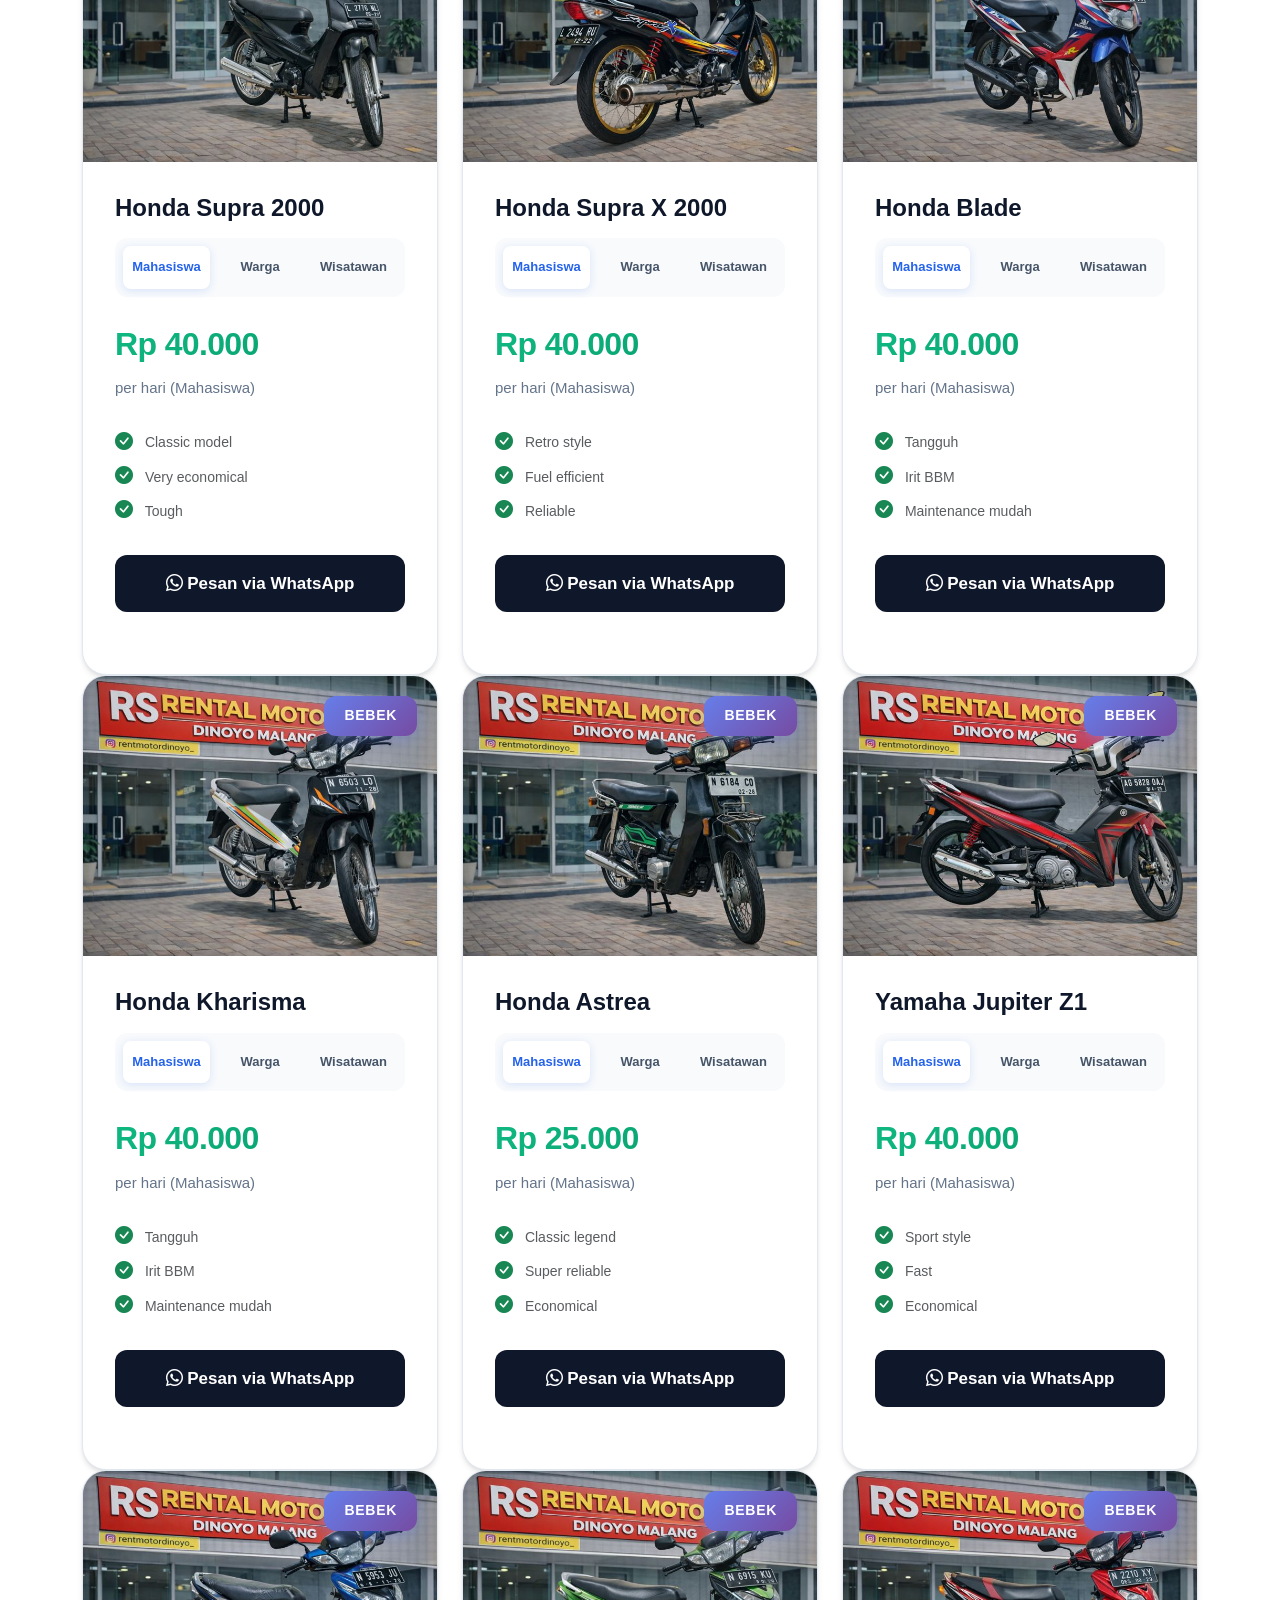
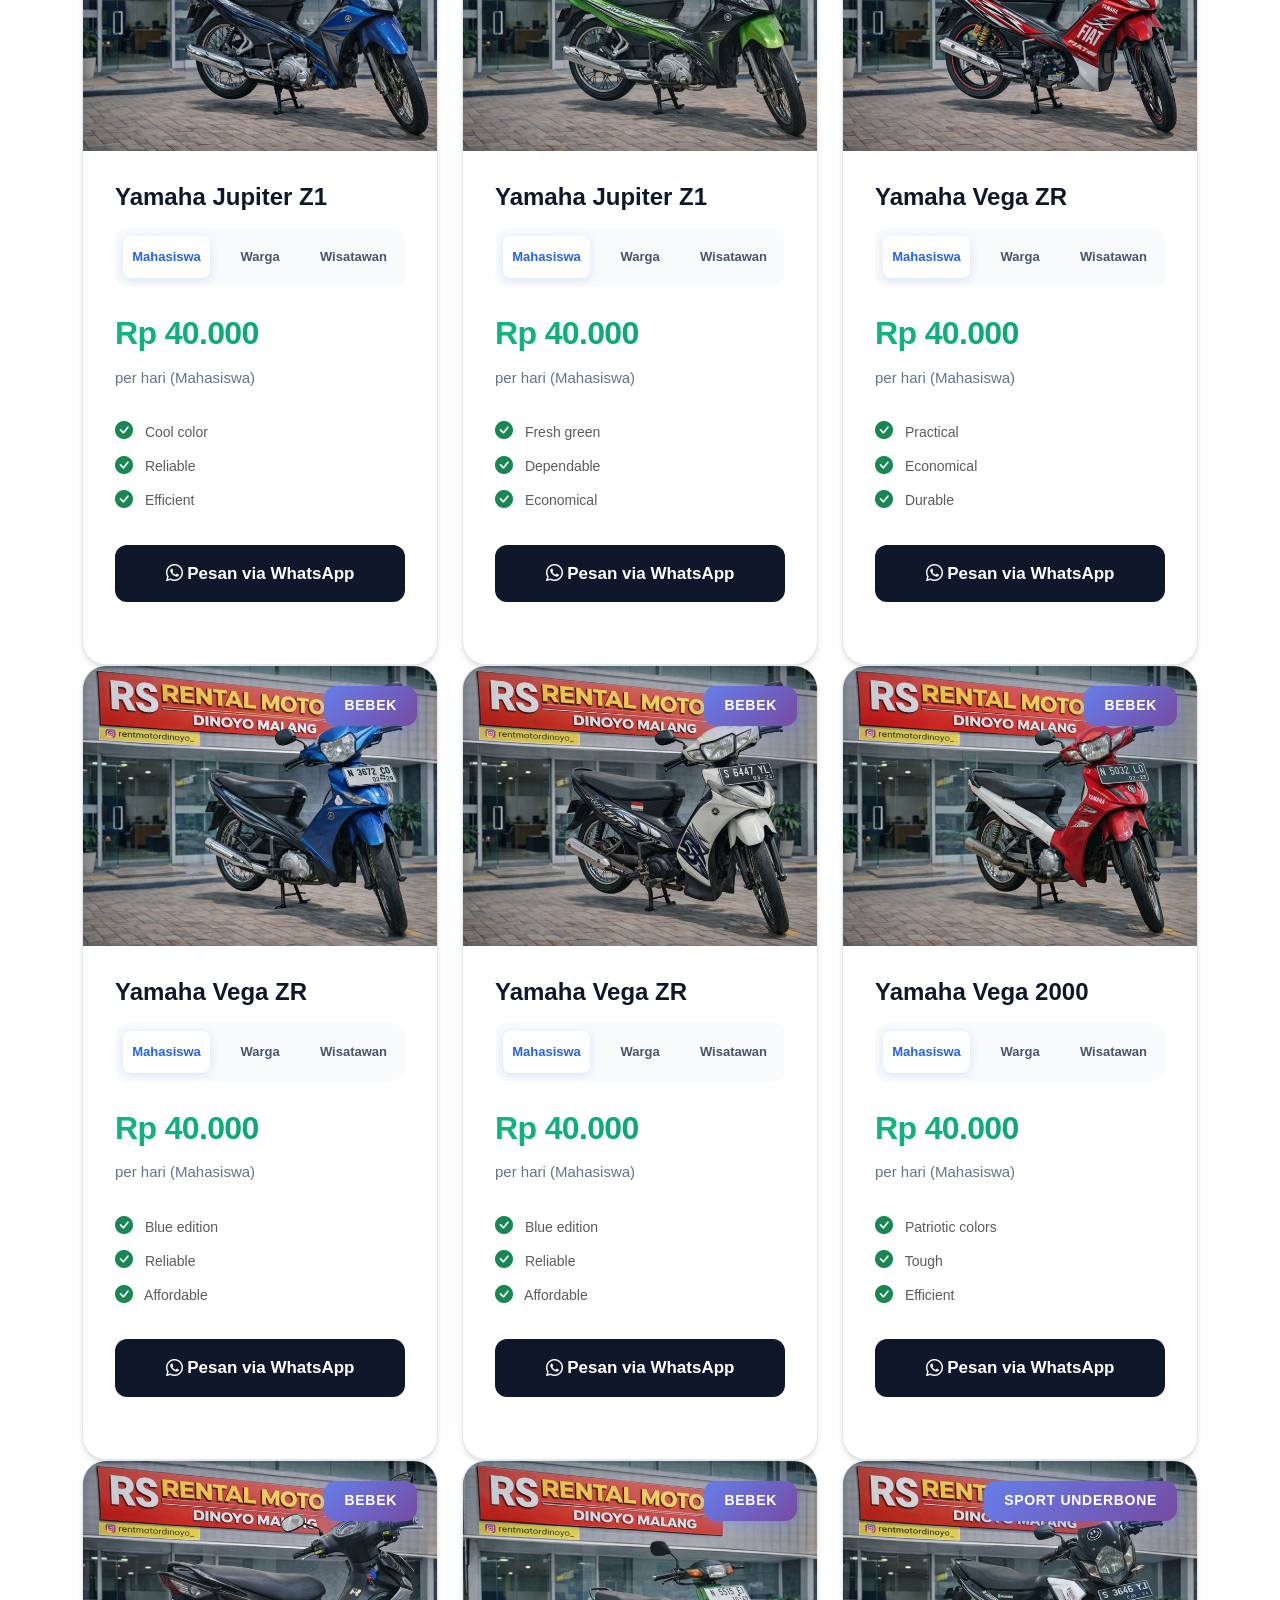
==== commit 72e72360: "update halaman armada dan update halaman index dan update halaman tentang dan update halaman testimo" ====
--- a/armada.html
+++ b/armada.html
@@ -978,6 +978,288 @@
     <div class="container">
         <div class="row" id="armadaGrid">
 
+            <!-- Honda Spacy -->
+            <div class="col-md-6 col-lg-4 motor-item" data-category="matic" data-plat="N 2273 ACH">
+                <div class="card motor-card">
+                    <div style="overflow: hidden; position: relative;">
+                        <span class="badge-category">Matic</span>
+                        <img src="assets/img/spacy.png" class="card-img-top" alt="Honda Spacy">
+                    </div>
+                    <div class="card-body">
+                        <h5 class="card-title">Honda Spacy</h5>
+                        
+                        <!-- Price Tabs -->
+                        <div class="price-tabs">
+                            <button class="price-tab active" onclick="showPrice(this, 'mahasiswa_spacy')">Mahasiswa</button>
+                            <button class="price-tab" onclick="showPrice(this, 'warga_spacy')">Warga</button>
+                            <button class="price-tab" onclick="showPrice(this, 'wisata_spacy')">Wisatawan</button>
+                        </div>
+                        
+                        <!-- Mahasiswa Price -->
+                        <div class="price-content active" id="mahasiswa_spacy">
+                            <div class="price">Rp 65.000</div>
+                            <div class="price-period">per hari (Mahasiswa)</div>
+                        </div>
+                        
+                        <!-- Warga Lokal Price -->
+                        <div class="price-content" id="warga_spacy">
+                            <div class="price">Rp 90.000</div>
+                            <div class="price-period">per hari (Warga Lokal)</div>
+                        </div>
+                        
+                        <!-- Wisatawan Price -->
+                        <div class="price-content" id="wisata_spacy">
+                            <div class="price">Rp 90.000</div>
+                            <div class="price-period">per hari (Wisatawan)</div>
+                        </div>
+                        
+                        <p class="card-text text-muted small">
+                            <i class="bi bi-check-circle-fill text-success"></i> Spacious<br>
+                            <i class="bi bi-check-circle-fill text-success"></i> Comfortable<br>
+                            <i class="bi bi-check-circle-fill text-success"></i> Practical
+                        </p>
+                        <button class="btn btn-pesan" onclick="pesanViaWA('Honda Spacy')">
+                            <i class="bi bi-whatsapp"></i> Pesan via WhatsApp
+                        </button>
+                    </div>
+                </div>
+            </div>
+
+            <!-- Honda Beat Hitam -->
+            <div class="col-md-6 col-lg-4 motor-item" data-category="matic" data-plat="N 2132 BR">
+                <div class="card motor-card">
+                    <div style="overflow: hidden; position: relative;">
+                        <span class="badge-category">Matic</span>
+                        <img src="assets/img/beat_hitam.png" class="card-img-top" alt="Honda Beat Hitam">
+                    </div>
+                    <div class="card-body">
+                        <h5 class="card-title">Honda Beat 2012</h5>
+                        
+                        <!-- Price Tabs -->
+                        <div class="price-tabs">
+                            <button class="price-tab active" onclick="showPrice(this, 'mahasiswa_beathitam')">Mahasiswa</button>
+                            <button class="price-tab" onclick="showPrice(this, 'warga_beathitam')">Warga</button>
+                            <button class="price-tab" onclick="showPrice(this, 'wisata_beathitam')">Wisatawan</button>
+                        </div>
+                        
+                        <!-- Mahasiswa Price -->
+                        <div class="price-content active" id="mahasiswa_beathitam">
+                            <div class="price">Rp 50.000</div>
+                            <div class="price-period">per hari (Mahasiswa)</div>
+                        </div>
+                        
+                        <!-- Warga Lokal Price -->
+                        <div class="price-content" id="warga_beathitam">
+                            <div class="price">Rp 75.000</div>
+                            <div class="price-period">per hari (Warga Lokal)</div>
+                        </div>
+                        
+                        <!-- Wisatawan Price -->
+                        <div class="price-content" id="wisata_beathitam">
+                            <div class="price">Rp 75.000</div>
+                            <div class="price-period">per hari (Wisatawan)</div>
+                        </div>
+                        
+                        <p class="card-text text-muted small">
+                            <i class="bi bi-check-circle-fill text-success"></i> Elegant<br>
+                            <i class="bi bi-check-circle-fill text-success"></i> Sporty look<br>
+                            <i class="bi bi-check-circle-fill text-success"></i> Irit
+                        </p>
+                        <button class="btn btn-pesan" onclick="pesanViaWA('Honda Beat Hitam 2012')">
+                            <i class="bi bi-whatsapp"></i> Pesan via WhatsApp
+                        </button>
+                    </div>
+                </div>
+            </div>
+
+            <!-- Honda Beat Pink -->
+            <div class="col-md-6 col-lg-4 motor-item" data-category="matic" data-plat="N 2246 CA">
+                <div class="card motor-card">
+                    <div style="overflow: hidden; position: relative;">
+                        <span class="badge-category">Matic</span>
+                        <img src="assets/img/beat_pink.png" class="card-img-top" alt="Honda Beat Pink">
+                    </div>
+                    <div class="card-body">
+                        <h5 class="card-title">Honda Beat 2012</h5>
+                        
+                        <!-- Price Tabs -->
+                        <div class="price-tabs">
+                            <button class="price-tab active" onclick="showPrice(this, 'mahasiswa_beatpink')">Mahasiswa</button>
+                            <button class="price-tab" onclick="showPrice(this, 'warga_beatpink')">Warga</button>
+                            <button class="price-tab" onclick="showPrice(this, 'wisata_beatpink')">Wisatawan</button>
+                        </div>
+                        
+                        <!-- Mahasiswa Price -->
+                        <div class="price-content active" id="mahasiswa_beatpink">
+                            <div class="price">Rp 50.000</div>
+                            <div class="price-period">per hari (Mahasiswa)</div>
+                        </div>
+                        
+                        <!-- Warga Lokal Price -->
+                        <div class="price-content" id="warga_beatpink">
+                            <div class="price">Rp 75.000</div>
+                            <div class="price-period">per hari (Warga Lokal)</div>
+                        </div>
+                        
+                        <!-- Wisatawan Price -->
+                        <div class="price-content" id="wisata_beatpink">
+                            <div class="price">Rp 75.000</div>
+                            <div class="price-period">per hari (Wisatawan)</div>
+                        </div>
+                        
+                        <p class="card-text text-muted small">
+                            <i class="bi bi-check-circle-fill text-success"></i> Feminine<br>
+                            <i class="bi bi-check-circle-fill text-success"></i> Cute design<br>
+                            <i class="bi bi-check-circle-fill text-success"></i> Nyaman
+                        </p>
+                        <button class="btn btn-pesan" onclick="pesanViaWA('Honda Beat Pink 2012')">
+                            <i class="bi bi-whatsapp"></i> Pesan via WhatsApp
+                        </button>
+                    </div>
+                </div>
+            </div>
+
+            <!-- Honda Beat Karbu -->
+            <div class="col-md-6 col-lg-4 motor-item" data-category="matic" data-plat="AG 3088 RBU">
+                <div class="card motor-card">
+                    <div style="overflow: hidden; position: relative;">
+                        <span class="badge-category">Matic</span>
+                        <img src="assets/img/beat_karbu.png" class="card-img-top" alt="Honda Beat Karbu">
+                    </div>
+                    <div class="card-body">
+                        <h5 class="card-title">Honda Beat 2012</h5>
+                        
+                        <!-- Price Tabs -->
+                        <div class="price-tabs">
+                            <button class="price-tab active" onclick="showPrice(this, 'mahasiswa_beatkarbu')">Mahasiswa</button>
+                            <button class="price-tab" onclick="showPrice(this, 'warga_beatkarbu')">Warga</button>
+                            <button class="price-tab" onclick="showPrice(this, 'wisata_beatkarbu')">Wisatawan</button>
+                        </div>
+                        
+                        <!-- Mahasiswa Price -->
+                        <div class="price-content active" id="mahasiswa_beatkarbu">
+                            <div class="price">Rp 50.000</div>
+                            <div class="price-period">per hari (Mahasiswa)</div>
+                        </div>
+                        
+                        <!-- Warga Lokal Price -->
+                        <div class="price-content" id="warga_beatkarbu">
+                            <div class="price">Rp 75.000</div>
+                            <div class="price-period">per hari (Warga Lokal)</div>
+                        </div>
+                        
+                        <!-- Wisatawan Price -->
+                        <div class="price-content" id="wisata_beatkarbu">
+                            <div class="price">Rp 75.000</div>
+                            <div class="price-period">per hari (Wisatawan)</div>
+                        </div>
+                        
+                        <p class="card-text text-muted small">
+                            <i class="bi bi-check-circle-fill text-success"></i> Ekonomis<br>
+                            <i class="bi bi-check-circle-fill text-success"></i> Maintenance mudah<br>
+                            <i class="bi bi-check-circle-fill text-success"></i> Bandel
+                        </p>
+                        <button class="btn btn-pesan" onclick="pesanViaWA('Honda Beat Biru 2012')">
+                            <i class="bi bi-whatsapp"></i> Pesan via WhatsApp
+                        </button>
+                    </div>
+                </div>
+            </div>
+
+            <!-- Honda Scoopy -->
+            <div class="col-md-6 col-lg-4 motor-item" data-category="matic" data-plat="L 5210 EM">
+                <div class="card motor-card">
+                    <div style="overflow: hidden; position: relative;">
+                        <span class="badge-category">Matic</span>
+                        <img src="assets/img/scoopy_karbu_hitam.png" class="card-img-top" alt="Honda Scoopy">
+                    </div>
+                    <div class="card-body">
+                        <h5 class="card-title">Honda Scoopy Karbu</h5>
+                        
+                        <!-- Price Tabs -->
+                        <div class="price-tabs">
+                            <button class="price-tab active" onclick="showPrice(this, 'mahasiswa_scoopy')">Mahasiswa</button>
+                            <button class="price-tab" onclick="showPrice(this, 'warga_scoopy')">Warga</button>
+                            <button class="price-tab" onclick="showPrice(this, 'wisata_scoopy')">Wisatawan</button>
+                        </div>
+                        
+                        <!-- Mahasiswa Price -->
+                        <div class="price-content active" id="mahasiswa_scoopy">
+                            <div class="price">Rp 50.000</div>
+                            <div class="price-period">per hari (Mahasiswa)</div>
+                        </div>
+                        
+                        <!-- Warga Lokal Price -->
+                        <div class="price-content" id="warga_scoopy">
+                            <div class="price">Rp 75.000</div>
+                            <div class="price-period">per hari (Warga Lokal)</div>
+                        </div>
+                        
+                        <!-- Wisatawan Price -->
+                        <div class="price-content" id="wisata_scoopy">
+                            <div class="price">Rp 75.000</div>
+                            <div class="price-period">per hari (Wisatawan)</div>
+                        </div>
+                        
+                        <p class="card-text text-muted small">
+                            <i class="bi bi-check-circle-fill text-success"></i> Cute & stylish<br>
+                            <i class="bi bi-check-circle-fill text-success"></i> Nyaman untuk wanita<br>
+                            <i class="bi bi-check-circle-fill text-success"></i> Irit
+                        </p>
+                        <button class="btn btn-pesan" onclick="pesanViaWA('Honda Scoopy')">
+                            <i class="bi bi-whatsapp"></i> Pesan via WhatsApp
+                        </button>
+                    </div>
+                </div>
+            </div>
+
+            <!-- Honda Scoopy -->
+            <div class="col-md-6 col-lg-4 motor-item" data-category="matic" data-plat="AE 5669 GV">
+                <div class="card motor-card">
+                    <div style="overflow: hidden; position: relative;">
+                        <span class="badge-category">Matic</span>
+                        <img src="assets/img/scoopy_2012.png" class="card-img-top" alt="Honda Scoopy">
+                    </div>
+                    <div class="card-body">
+                        <h5 class="card-title">Honda Scoopy Karbu</h5>
+                        
+                        <!-- Price Tabs -->
+                        <div class="price-tabs">
+                            <button class="price-tab active" onclick="showPrice(this, 'mahasiswa_scoopy')">Mahasiswa</button>
+                            <button class="price-tab" onclick="showPrice(this, 'warga_scoopy')">Warga</button>
+                            <button class="price-tab" onclick="showPrice(this, 'wisata_scoopy')">Wisatawan</button>
+                        </div>
+                        
+                        <!-- Mahasiswa Price -->
+                        <div class="price-content active" id="mahasiswa_scoopy">
+                            <div class="price">Rp 50.000</div>
+                            <div class="price-period">per hari (Mahasiswa)</div>
+                        </div>
+                        
+                        <!-- Warga Lokal Price -->
+                        <div class="price-content" id="warga_scoopy">
+                            <div class="price">Rp 75.000</div>
+                            <div class="price-period">per hari (Warga Lokal)</div>
+                        </div>
+                        
+                        <!-- Wisatawan Price -->
+                        <div class="price-content" id="wisata_scoopy">
+                            <div class="price">Rp 75.000</div>
+                            <div class="price-period">per hari (Wisatawan)</div>
+                        </div>
+                        
+                        <p class="card-text text-muted small">
+                            <i class="bi bi-check-circle-fill text-success"></i> Cute & stylish<br>
+                            <i class="bi bi-check-circle-fill text-success"></i> Nyaman untuk wanita<br>
+                            <i class="bi bi-check-circle-fill text-success"></i> Irit
+                        </p>
+                        <button class="btn btn-pesan" onclick="pesanViaWA('Honda Scoopy')">
+                            <i class="bi bi-whatsapp"></i> Pesan via WhatsApp
+                        </button>
+                    </div>
+                </div>
+            </div>
+
             <!-- Honda Beat 2013 -->
             <div class="col-md-6 col-lg-4 motor-item" data-category="matic" data-plat="N 3216 AAA">
                 <div class="card motor-card">
@@ -1119,6 +1401,241 @@
                 </div>
             </div>
 
+            <!-- Honda Beat GS -->
+            <div class="col-md-6 col-lg-4 motor-item" data-category="matic" data-plat="N 2988 GS">
+                <div class="card motor-card">
+                    <div style="overflow: hidden; position: relative;">
+                        <span class="badge-category">Matic</span>
+                        <img src="assets/img/BeatGS.jpeg" class="card-img-top" alt="Honda Beat GS">
+                    </div>
+                    <div class="card-body">
+                        <h5 class="card-title">Honda Beat 2014</h5>
+                        
+                        <!-- Price Tabs -->
+                        <div class="price-tabs">
+                            <button class="price-tab active" onclick="showPrice(this, 'mahasiswa_beatgs')">Mahasiswa</button>
+                            <button class="price-tab" onclick="showPrice(this, 'warga_beatgs')">Warga</button>
+                            <button class="price-tab" onclick="showPrice(this, 'wisata_beatgs')">Wisatawan</button>
+                        </div>
+                        
+                        <!-- Mahasiswa Price -->
+                        <div class="price-content active" id="mahasiswa_beatgs">
+                            <div class="price">Rp 50.000</div>
+                            <div class="price-period">per hari (Mahasiswa)</div>
+                        </div>
+                        
+                        <!-- Warga Lokal Price -->
+                        <div class="price-content" id="warga_beatgs">
+                            <div class="price">Rp 80.000</div>
+                            <div class="price-period">per hari (Warga Lokal)</div>
+                        </div>
+                        
+                        <!-- Wisatawan Price -->
+                        <div class="price-content" id="wisata_beatgs">
+                            <div class="price">Rp 80.000</div>
+                            <div class="price-period">per hari (Wisatawan)</div>
+                        </div>
+                        
+                        <p class="card-text text-muted small">
+                            <i class="bi bi-check-circle-fill text-success"></i> Ground clearance tinggi<br>
+                            <i class="bi bi-check-circle-fill text-success"></i> Cocok jalanan rusak<br>
+                            <i class="bi bi-check-circle-fill text-success"></i> Tangguh
+                        </p>
+                        <button class="btn btn-pesan" onclick="pesanViaWA('Honda Beat 2014')">
+                            <i class="bi bi-whatsapp"></i> Pesan via WhatsApp
+                        </button>
+                    </div>
+                </div>
+            </div>
+
+            <!-- Honda Beat Pop -->
+            <div class="col-md-6 col-lg-4 motor-item" data-category="matic" data-plat="AG 4464 RAT">
+                <div class="card motor-card">
+                    <div style="overflow: hidden; position: relative;">
+                        <span class="badge-category">Matic</span>
+                        <img src="assets/img/beat_pop.png" class="card-img-top" alt="Honda Beat Pop">
+                    </div>
+                    <div class="card-body">
+                        <h5 class="card-title">Honda Beat POP</h5>
+                        
+                        <!-- Price Tabs -->
+                        <div class="price-tabs">
+                            <button class="price-tab active" onclick="showPrice(this, 'mahasiswa_beatpop')">Mahasiswa</button>
+                            <button class="price-tab" onclick="showPrice(this, 'warga_beatpop')">Warga</button>
+                            <button class="price-tab" onclick="showPrice(this, 'wisata_beatpop')">Wisatawan</button>
+                        </div>
+                        
+                        <!-- Mahasiswa Price -->
+                        <div class="price-content active" id="mahasiswa_beatpop">
+                            <div class="price">Rp 50.000</div>
+                            <div class="price-period">per hari (Mahasiswa)</div>
+                        </div>
+                        
+                        <!-- Warga Lokal Price -->
+                        <div class="price-content" id="warga_beatpop">
+                            <div class="price">Rp 80.000</div>
+                            <div class="price-period">per hari (Warga Lokal)</div>
+                        </div>
+                        
+                        <!-- Wisatawan Price -->
+                        <div class="price-content" id="wisata_beatpop">
+                            <div class="price">Rp 80.000</div>
+                            <div class="price-period">per hari (Wisatawan)</div>
+                        </div>
+                        
+                        <p class="card-text text-muted small">
+                            <i class="bi bi-check-circle-fill text-success"></i> Cute & stylish<br>
+                            <i class="bi bi-check-circle-fill text-success"></i> Ringan<br>
+                            <i class="bi bi-check-circle-fill text-success"></i> Ekonomis
+                        </p>
+                        <button class="btn btn-pesan" onclick="pesanViaWA('Honda Beat POP')">
+                            <i class="bi bi-whatsapp"></i> Pesan via WhatsApp
+                        </button>
+                    </div>
+                </div>
+            </div>
+
+            <!-- Honda Scoopy Merah -->
+            <div class="col-md-6 col-lg-4 motor-item" data-category="matic" data-plat="N 6764 HJ">
+                <div class="card motor-card">
+                    <div style="overflow: hidden; position: relative;">
+                        <span class="badge-category">Matic</span>
+                        <img src="assets/img/honda_scoopy.png" class="card-img-top" alt="Honda Scoopy">
+                    </div>
+                    <div class="card-body">
+                        <h5 class="card-title">Honda Scoopy Injeksi</h5>
+                        
+                        <!-- Price Tabs -->
+                        <div class="price-tabs">
+                            <button class="price-tab active" onclick="showPrice(this, 'mahasiswa_scoopymerah')">Mahasiswa</button>
+                            <button class="price-tab" onclick="showPrice(this, 'warga_scoopymerah')">Warga</button>
+                            <button class="price-tab" onclick="showPrice(this, 'wisata_scoopymerah')">Wisatawan</button>
+                        </div>
+                        
+                        <!-- Mahasiswa Price -->
+                        <div class="price-content active" id="mahasiswa_scoopymerah">
+                            <div class="price">Rp 65.000</div>
+                            <div class="price-period">per hari (Mahasiswa)</div>
+                        </div>
+                        
+                        <!-- Warga Lokal Price -->
+                        <div class="price-content" id="warga_scoopymerah">
+                            <div class="price">Rp 90.000</div>
+                            <div class="price-period">per hari (Warga Lokal)</div>
+                        </div>
+                        
+                        <!-- Wisatawan Price -->
+                        <div class="price-content" id="wisata_scoopymerah">
+                            <div class="price">Rp 90.000</div>
+                            <div class="price-period">per hari (Wisatawan)</div>
+                        </div>
+                        
+                        <p class="card-text text-muted small">
+                            <i class="bi bi-check-circle-fill text-success"></i> Cute & stylish<br>
+                            <i class="bi bi-check-circle-fill text-success"></i> Nyaman untuk wanita<br>
+                            <i class="bi bi-check-circle-fill text-success"></i> Irit
+                        </p>
+                        <button class="btn btn-pesan" onclick="pesanViaWA('Honda Scoopy Injeksi Merah')">
+                            <i class="bi bi-whatsapp"></i> Pesan via WhatsApp
+                        </button>
+                    </div>
+                </div>
+            </div>
+
+            <!-- Honda Scoopy 2016 Hitam -->
+            <div class="col-md-6 col-lg-4 motor-item" data-category="matic" data-plat="S 2771 ABG">
+                <div class="card motor-card">
+                    <div style="overflow: hidden; position: relative;">
+                        <span class="badge-category">Matic</span>
+                        <img src="assets/img/Scoopy 2016.png" class="card-img-top" alt="Honda Scoopy 2016">
+                    </div>
+                    <div class="card-body">
+                        <h5 class="card-title">Honda Scoopy Injeksi</h5>
+                        
+                        <!-- Price Tabs -->
+                        <div class="price-tabs">
+                            <button class="price-tab active" onclick="showPrice(this, 'mahasiswa_scoopyhitam')">Mahasiswa</button>
+                            <button class="price-tab" onclick="showPrice(this, 'warga_scoopyhitam')">Warga</button>
+                            <button class="price-tab" onclick="showPrice(this, 'wisata_scoopyhitam')">Wisatawan</button>
+                        </div>
+                        
+                        <!-- Mahasiswa Price -->
+                        <div class="price-content active" id="mahasiswa_scoopyhitam">
+                            <div class="price">Rp 65.000</div>
+                            <div class="price-period">per hari (Mahasiswa)</div>
+                        </div>
+                        
+                        <!-- Warga Lokal Price -->
+                        <div class="price-content" id="warga_scoopyhitam">
+                            <div class="price">Rp 90.000</div>
+                            <div class="price-period">per hari (Warga Lokal)</div>
+                        </div>
+                        
+                        <!-- Wisatawan Price -->
+                        <div class="price-content" id="wisata_scoopyhitam">
+                            <div class="price">Rp 90.000</div>
+                            <div class="price-period">per hari (Wisatawan)</div>
+                        </div>
+                        
+                        <p class="card-text text-muted small">
+                            <i class="bi bi-check-circle-fill text-success"></i> Retro design<br>
+                            <i class="bi bi-check-circle-fill text-success"></i> Comfortable<br>
+                            <i class="bi bi-check-circle-fill text-success"></i> Economical
+                        </p>
+                        <button class="btn btn-pesan" onclick="pesanViaWA('Honda Scoopy Injeksi Hitam')">
+                            <i class="bi bi-whatsapp"></i> Pesan via WhatsApp
+                        </button>
+                    </div>
+                </div>
+            </div>
+
+            <!-- Honda Scoopy 2016 Biru -->
+            <div class="col-md-6 col-lg-4 motor-item" data-category="matic" data-plat="KT 6624 AO">
+                <div class="card motor-card">
+                    <div style="overflow: hidden; position: relative;">
+                        <span class="badge-category">Matic</span>
+                        <img src="assets/img/scoopy_2016_biru.png" class="card-img-top" alt="Honda Scoopy 2016 Biru">
+                    </div>
+                    <div class="card-body">
+                        <h5 class="card-title">Honda Scoopy Injeksi</h5>
+                        
+                        <!-- Price Tabs -->
+                        <div class="price-tabs">
+                            <button class="price-tab active" onclick="showPrice(this, 'mahasiswa_scoopybiru')">Mahasiswa</button>
+                            <button class="price-tab" onclick="showPrice(this, 'warga_scoopybiru')">Warga</button>
+                            <button class="price-tab" onclick="showPrice(this, 'wisata_scoopybiru')">Wisatawan</button>
+                        </div>
+                        
+                        <!-- Mahasiswa Price -->
+                        <div class="price-content active" id="mahasiswa_scoopybiru">
+                            <div class="price">Rp 65.000</div>
+                            <div class="price-period">per hari (Mahasiswa)</div>
+                        </div>
+                        
+                        <!-- Warga Lokal Price -->
+                        <div class="price-content" id="warga_scoopybiru">
+                            <div class="price">Rp 90.000</div>
+                            <div class="price-period">per hari (Warga Lokal)</div>
+                        </div>
+                        
+                        <!-- Wisatawan Price -->
+                        <div class="price-content" id="wisata_scoopybiru">
+                            <div class="price">Rp 90.000</div>
+                            <div class="price-period">per hari (Wisatawan)</div>
+                        </div>
+                        
+                        <p class="card-text text-muted small">
+                            <i class="bi bi-check-circle-fill text-success"></i> Cool blue<br>
+                            <i class="bi bi-check-circle-fill text-success"></i> Trendy<br>
+                            <i class="bi bi-check-circle-fill text-success"></i> Efficient
+                        </p>
+                        <button class="btn btn-pesan" onclick="pesanViaWA('Honda Scoopy Injeksi Biru')">
+                            <i class="bi bi-whatsapp"></i> Pesan via WhatsApp
+                        </button>
+                    </div>
+                </div>
+            </div>
+
             <!-- Honda Beat 2016 -->
             <div class="col-md-6 col-lg-4 motor-item" data-category="matic" data-plat="N 3449 HI">
                 <div class="card motor-card">
@@ -1307,241 +1824,6 @@
                 </div>
             </div>
 
-            <!-- Honda Beat Pop -->
-            <div class="col-md-6 col-lg-4 motor-item" data-category="matic" data-plat="AG 4464 RAT">
-                <div class="card motor-card">
-                    <div style="overflow: hidden; position: relative;">
-                        <span class="badge-category">Matic</span>
-                        <img src="assets/img/beat_pop.png" class="card-img-top" alt="Honda Beat Pop">
-                    </div>
-                    <div class="card-body">
-                        <h5 class="card-title">Honda Beat Pop</h5>
-                        
-                        <!-- Price Tabs -->
-                        <div class="price-tabs">
-                            <button class="price-tab active" onclick="showPrice(this, 'mahasiswa_beatpop')">Mahasiswa</button>
-                            <button class="price-tab" onclick="showPrice(this, 'warga_beatpop')">Warga</button>
-                            <button class="price-tab" onclick="showPrice(this, 'wisata_beatpop')">Wisatawan</button>
-                        </div>
-                        
-                        <!-- Mahasiswa Price -->
-                        <div class="price-content active" id="mahasiswa_beatpop">
-                            <div class="price">Rp 50.000</div>
-                            <div class="price-period">per hari (Mahasiswa)</div>
-                        </div>
-                        
-                        <!-- Warga Lokal Price -->
-                        <div class="price-content" id="warga_beatpop">
-                            <div class="price">Rp 80.000</div>
-                            <div class="price-period">per hari (Warga Lokal)</div>
-                        </div>
-                        
-                        <!-- Wisatawan Price -->
-                        <div class="price-content" id="wisata_beatpop">
-                            <div class="price">Rp 80.000</div>
-                            <div class="price-period">per hari (Wisatawan)</div>
-                        </div>
-                        
-                        <p class="card-text text-muted small">
-                            <i class="bi bi-check-circle-fill text-success"></i> Cute & stylish<br>
-                            <i class="bi bi-check-circle-fill text-success"></i> Ringan<br>
-                            <i class="bi bi-check-circle-fill text-success"></i> Ekonomis
-                        </p>
-                        <button class="btn btn-pesan" onclick="pesanViaWA('Honda Beat Pop')">
-                            <i class="bi bi-whatsapp"></i> Pesan via WhatsApp
-                        </button>
-                    </div>
-                </div>
-            </div>
-
-            <!-- Honda Beat Hitam -->
-            <div class="col-md-6 col-lg-4 motor-item" data-category="matic" data-plat="N 2132 BR">
-                <div class="card motor-card">
-                    <div style="overflow: hidden; position: relative;">
-                        <span class="badge-category">Matic</span>
-                        <img src="assets/img/beat_hitam.png" class="card-img-top" alt="Honda Beat Hitam">
-                    </div>
-                    <div class="card-body">
-                        <h5 class="card-title">Honda Beat 2012</h5>
-                        
-                        <!-- Price Tabs -->
-                        <div class="price-tabs">
-                            <button class="price-tab active" onclick="showPrice(this, 'mahasiswa_beathitam')">Mahasiswa</button>
-                            <button class="price-tab" onclick="showPrice(this, 'warga_beathitam')">Warga</button>
-                            <button class="price-tab" onclick="showPrice(this, 'wisata_beathitam')">Wisatawan</button>
-                        </div>
-                        
-                        <!-- Mahasiswa Price -->
-                        <div class="price-content active" id="mahasiswa_beathitam">
-                            <div class="price">Rp 50.000</div>
-                            <div class="price-period">per hari (Mahasiswa)</div>
-                        </div>
-                        
-                        <!-- Warga Lokal Price -->
-                        <div class="price-content" id="warga_beathitam">
-                            <div class="price">Rp 75.000</div>
-                            <div class="price-period">per hari (Warga Lokal)</div>
-                        </div>
-                        
-                        <!-- Wisatawan Price -->
-                        <div class="price-content" id="wisata_beathitam">
-                            <div class="price">Rp 75.000</div>
-                            <div class="price-period">per hari (Wisatawan)</div>
-                        </div>
-                        
-                        <p class="card-text text-muted small">
-                            <i class="bi bi-check-circle-fill text-success"></i> Elegant<br>
-                            <i class="bi bi-check-circle-fill text-success"></i> Sporty look<br>
-                            <i class="bi bi-check-circle-fill text-success"></i> Irit
-                        </p>
-                        <button class="btn btn-pesan" onclick="pesanViaWA('Honda Beat Hitam 2012')">
-                            <i class="bi bi-whatsapp"></i> Pesan via WhatsApp
-                        </button>
-                    </div>
-                </div>
-            </div>
-
-            <!-- Honda Beat Pink -->
-            <div class="col-md-6 col-lg-4 motor-item" data-category="matic" data-plat="N 2246 CA">
-                <div class="card motor-card">
-                    <div style="overflow: hidden; position: relative;">
-                        <span class="badge-category">Matic</span>
-                        <img src="assets/img/beat_pink.png" class="card-img-top" alt="Honda Beat Pink">
-                    </div>
-                    <div class="card-body">
-                        <h5 class="card-title">Honda Beat 2012</h5>
-                        
-                        <!-- Price Tabs -->
-                        <div class="price-tabs">
-                            <button class="price-tab active" onclick="showPrice(this, 'mahasiswa_beatpink')">Mahasiswa</button>
-                            <button class="price-tab" onclick="showPrice(this, 'warga_beatpink')">Warga</button>
-                            <button class="price-tab" onclick="showPrice(this, 'wisata_beatpink')">Wisatawan</button>
-                        </div>
-                        
-                        <!-- Mahasiswa Price -->
-                        <div class="price-content active" id="mahasiswa_beatpink">
-                            <div class="price">Rp 50.000</div>
-                            <div class="price-period">per hari (Mahasiswa)</div>
-                        </div>
-                        
-                        <!-- Warga Lokal Price -->
-                        <div class="price-content" id="warga_beatpink">
-                            <div class="price">Rp 75.000</div>
-                            <div class="price-period">per hari (Warga Lokal)</div>
-                        </div>
-                        
-                        <!-- Wisatawan Price -->
-                        <div class="price-content" id="wisata_beatpink">
-                            <div class="price">Rp 75.000</div>
-                            <div class="price-period">per hari (Wisatawan)</div>
-                        </div>
-                        
-                        <p class="card-text text-muted small">
-                            <i class="bi bi-check-circle-fill text-success"></i> Feminine<br>
-                            <i class="bi bi-check-circle-fill text-success"></i> Cute design<br>
-                            <i class="bi bi-check-circle-fill text-success"></i> Nyaman
-                        </p>
-                        <button class="btn btn-pesan" onclick="pesanViaWA('Honda Beat Pink 2012')">
-                            <i class="bi bi-whatsapp"></i> Pesan via WhatsApp
-                        </button>
-                    </div>
-                </div>
-            </div>
-
-            <!-- Honda Beat Karbu -->
-            <div class="col-md-6 col-lg-4 motor-item" data-category="matic" data-plat="AG 3088 RBU">
-                <div class="card motor-card">
-                    <div style="overflow: hidden; position: relative;">
-                        <span class="badge-category">Matic</span>
-                        <img src="assets/img/beat_karbu.png" class="card-img-top" alt="Honda Beat Karbu">
-                    </div>
-                    <div class="card-body">
-                        <h5 class="card-title">Honda Beat 2012</h5>
-                        
-                        <!-- Price Tabs -->
-                        <div class="price-tabs">
-                            <button class="price-tab active" onclick="showPrice(this, 'mahasiswa_beatkarbu')">Mahasiswa</button>
-                            <button class="price-tab" onclick="showPrice(this, 'warga_beatkarbu')">Warga</button>
-                            <button class="price-tab" onclick="showPrice(this, 'wisata_beatkarbu')">Wisatawan</button>
-                        </div>
-                        
-                        <!-- Mahasiswa Price -->
-                        <div class="price-content active" id="mahasiswa_beatkarbu">
-                            <div class="price">Rp 50.000</div>
-                            <div class="price-period">per hari (Mahasiswa)</div>
-                        </div>
-                        
-                        <!-- Warga Lokal Price -->
-                        <div class="price-content" id="warga_beatkarbu">
-                            <div class="price">Rp 75.000</div>
-                            <div class="price-period">per hari (Warga Lokal)</div>
-                        </div>
-                        
-                        <!-- Wisatawan Price -->
-                        <div class="price-content" id="wisata_beatkarbu">
-                            <div class="price">Rp 75.000</div>
-                            <div class="price-period">per hari (Wisatawan)</div>
-                        </div>
-                        
-                        <p class="card-text text-muted small">
-                            <i class="bi bi-check-circle-fill text-success"></i> Ekonomis<br>
-                            <i class="bi bi-check-circle-fill text-success"></i> Maintenance mudah<br>
-                            <i class="bi bi-check-circle-fill text-success"></i> Bandel
-                        </p>
-                        <button class="btn btn-pesan" onclick="pesanViaWA('Honda Beat Biru 2012')">
-                            <i class="bi bi-whatsapp"></i> Pesan via WhatsApp
-                        </button>
-                    </div>
-                </div>
-            </div>
-
-            <!-- Honda Beat GS -->
-            <div class="col-md-6 col-lg-4 motor-item" data-category="matic" data-plat="N 2988 GS">
-                <div class="card motor-card">
-                    <div style="overflow: hidden; position: relative;">
-                        <span class="badge-category">Matic</span>
-                        <img src="assets/img/BeatGS.jpeg" class="card-img-top" alt="Honda Beat GS">
-                    </div>
-                    <div class="card-body">
-                        <h5 class="card-title">Honda Beat 2014</h5>
-                        
-                        <!-- Price Tabs -->
-                        <div class="price-tabs">
-                            <button class="price-tab active" onclick="showPrice(this, 'mahasiswa_beatgs')">Mahasiswa</button>
-                            <button class="price-tab" onclick="showPrice(this, 'warga_beatgs')">Warga</button>
-                            <button class="price-tab" onclick="showPrice(this, 'wisata_beatgs')">Wisatawan</button>
-                        </div>
-                        
-                        <!-- Mahasiswa Price -->
-                        <div class="price-content active" id="mahasiswa_beatgs">
-                            <div class="price">Rp 50.000</div>
-                            <div class="price-period">per hari (Mahasiswa)</div>
-                        </div>
-                        
-                        <!-- Warga Lokal Price -->
-                        <div class="price-content" id="warga_beatgs">
-                            <div class="price">Rp 80.000</div>
-                            <div class="price-period">per hari (Warga Lokal)</div>
-                        </div>
-                        
-                        <!-- Wisatawan Price -->
-                        <div class="price-content" id="wisata_beatgs">
-                            <div class="price">Rp 80.000</div>
-                            <div class="price-period">per hari (Wisatawan)</div>
-                        </div>
-                        
-                        <p class="card-text text-muted small">
-                            <i class="bi bi-check-circle-fill text-success"></i> Ground clearance tinggi<br>
-                            <i class="bi bi-check-circle-fill text-success"></i> Cocok jalanan rusak<br>
-                            <i class="bi bi-check-circle-fill text-success"></i> Tangguh
-                        </p>
-                        <button class="btn btn-pesan" onclick="pesanViaWA('Honda Beat 2014')">
-                            <i class="bi bi-whatsapp"></i> Pesan via WhatsApp
-                        </button>
-                    </div>
-                </div>
-            </div>
-
             <!-- Honda Beat 2017 -->
             <div class="col-md-6 col-lg-4 motor-item" data-category="matic" data-plat="B 3136 PER">
                 <div class="card motor-card">
@@ -1589,15 +1871,438 @@
                 </div>
             </div>
 
-            <!-- Honda Vario 160 -->
-            <div class="col-md-6 col-lg-4 motor-item" data-category="matic" data-plat="N 2347 ACH">
+            <!-- Honda Beat 2018 -->
+            <div class="col-md-6 col-lg-4 motor-item" data-category="matic" data-plat="B 3445 PFY">
                 <div class="card motor-card">
                     <div style="overflow: hidden; position: relative;">
                         <span class="badge-category">Matic</span>
-                        <img src="assets/img/Vario160.PNG" class="card-img-top" alt="Honda Vario 160">
-                    </div>
-                    <div class="card-body">
-                        <h5 class="card-title">Honda Vario 160</h5>
+                        <img src="assets/img/Beat_2018.PNG" class="card-img-top" alt="Honda Beat 2018">
+                    </div>
+                    <div class="card-body">
+                        <h5 class="card-title">Honda Beat 2018</h5>
+                        
+                        <!-- Price Tabs -->
+                        <div class="price-tabs">
+                            <button class="price-tab active" onclick="showPrice(this, 'mahasiswa_beat2018')">Mahasiswa</button>
+                            <button class="price-tab" onclick="showPrice(this, 'warga_beat2018')">Warga</button>
+                            <button class="price-tab" onclick="showPrice(this, 'wisata_beat2018')">Wisatawan</button>
+                        </div>
+                        
+                        <!-- Mahasiswa Price -->
+                        <div class="price-content active" id="mahasiswa_beat2018">
+                            <div class="price">Rp 80.000</div>
+                            <div class="price-period">per hari (Mahasiswa)</div>
+                        </div>
+                        
+                        <!-- Warga Lokal Price -->
+                        <div class="price-content" id="warga_beat2018">
+                            <div class="price">Rp 125.000</div>
+                            <div class="price-period">per hari (Warga Lokal)</div>
+                        </div>
+                        
+                        <!-- Wisatawan Price -->
+                        <div class="price-content" id="wisata_beat2018">
+                            <div class="price">Rp 125.000</div>
+                            <div class="price-period">per hari (Wisatawan)</div>
+                        </div>
+                        
+                        <p class="card-text text-muted small">
+                            <i class="bi bi-check-circle-fill text-success"></i> New style<br>
+                            <i class="bi bi-check-circle-fill text-success"></i> Sporty<br>
+                            <i class="bi bi-check-circle-fill text-success"></i> Modern
+                        </p>
+                        <button class="btn btn-pesan" onclick="pesanViaWA('Honda Beat 2018')">
+                            <i class="bi bi-whatsapp"></i> Pesan via WhatsApp
+                        </button>
+                    </div>
+                </div>
+            </div>
+
+            <!-- Honda Vario 125 (2013) -->
+            <div class="col-md-6 col-lg-4 motor-item" data-category="matic" data-plat="B 3398 UHE">
+                <div class="card motor-card">
+                    <div style="overflow: hidden; position: relative;">
+                        <span class="badge-category">Matic</span>
+                        <img src="assets/img/Vario_125cc_2013.png" class="card-img-top" alt="Honda Vario 125 (2013)">
+                    </div>
+                    <div class="card-body">
+                        <h5 class="card-title">Honda Vario 125 (2013)</h5>
+                        
+                        <!-- Price Tabs -->
+                        <div class="price-tabs">
+                            <button class="price-tab active" onclick="showPrice(this, 'mahasiswa_vario125_2013')">Mahasiswa</button>
+                            <button class="price-tab" onclick="showPrice(this, 'warga_vario125_2013')">Warga</button>
+                            <button class="price-tab" onclick="showPrice(this, 'wisata_vario125_2013')">Wisatawan</button>
+                        </div>
+                        
+                        <!-- Mahasiswa Price -->
+                        <div class="price-content active" id="mahasiswa_vario125_2013">
+                            <div class="price">Rp 65.000</div>
+                            <div class="price-period">per hari (Mahasiswa)</div>
+                        </div>
+                        
+                        <!-- Warga Lokal Price -->
+                        <div class="price-content" id="warga_vario125_2013">
+                            <div class="price">Rp 85.000</div>
+                            <div class="price-period">per hari (Warga Lokal)</div>
+                        </div>
+                        
+                        <!-- Wisatawan Price -->
+                        <div class="price-content" id="wisata_vario125_2013">
+                            <div class="price">Rp 85.000</div>
+                            <div class="price-period">per hari (Wisatawan)</div>
+                        </div>
+                        
+                        <p class="card-text text-muted small">
+                            <i class="bi bi-check-circle-fill text-success"></i> Irit BBM<br>
+                            <i class="bi bi-check-circle-fill text-success"></i> Bagasi luas<br>
+                            <i class="bi bi-check-circle-fill text-success"></i> Nyaman jarak jauh
+                        </p>
+                        <button class="btn btn-pesan" onclick="pesanViaWA('Honda Vario 125 (2013)')">
+                            <i class="bi bi-whatsapp"></i> Pesan via WhatsApp
+                        </button>
+                    </div>
+                </div>
+            </div>
+
+            <!-- Honda Vario 125 Hitam -->
+            <div class="col-md-6 col-lg-4 motor-item" data-category="matic" data-plat="S 4919 JBS">
+                <div class="card motor-card">
+                    <div style="overflow: hidden; position: relative;">
+                        <span class="badge-category">Matic</span>
+                        <img src="assets/img/vario125_hitam.png" class="card-img-top" alt="Honda Vario 125 Hitam">
+                    </div>
+                    <div class="card-body">
+                        <h5 class="card-title">Honda Vario 125 2014</h5>
+                        
+                        <!-- Price Tabs -->
+                        <div class="price-tabs">
+                            <button class="price-tab active" onclick="showPrice(this, 'mahasiswa_vario125hitam')">Mahasiswa</button>
+                            <button class="price-tab" onclick="showPrice(this, 'warga_vario125hitam')">Warga</button>
+                            <button class="price-tab" onclick="showPrice(this, 'wisata_vario125hitam')">Wisatawan</button>
+                        </div>
+                        
+                        <!-- Mahasiswa Price -->
+                        <div class="price-content active" id="mahasiswa_vario125hitam">
+                            <div class="price">Rp 60.000</div>
+                            <div class="price-period">per hari (Mahasiswa)</div>
+                        </div>
+                        
+                        <!-- Warga Lokal Price -->
+                        <div class="price-content" id="warga_vario125hitam">
+                            <div class="price">Rp 90.000</div>
+                            <div class="price-period">per hari (Warga Lokal)</div>
+                        </div>
+                        
+                        <!-- Wisatawan Price -->
+                        <div class="price-content" id="wisata_vario125hitam">
+                            <div class="price">Rp 90.000</div>
+                            <div class="price-period">per hari (Wisatawan)</div>
+                        </div>
+                        
+                        <p class="card-text text-muted small">
+                            <i class="bi bi-check-circle-fill text-success"></i> Sleek black<br>
+                            <i class="bi bi-check-circle-fill text-success"></i> Elegant<br>
+                            <i class="bi bi-check-circle-fill text-success"></i> Efficient
+                        </p>
+                        <button class="btn btn-pesan" onclick="pesanViaWA('Honda Vario 125 2014')">
+                            <i class="bi bi-whatsapp"></i> Pesan via WhatsApp
+                        </button>
+                    </div>
+                </div>
+            </div>
+
+            <!-- Honda Vario Clik -->
+            <div class="col-md-6 col-lg-4 motor-item" data-category="matic" data-plat="BG 2849 ACT">
+                <div class="card motor-card">
+                    <div style="overflow: hidden; position: relative;">
+                        <span class="badge-category">Matic</span>
+                        <img src="assets/img/Vario_Clik.png" class="card-img-top" alt="Honda Vario Clik">
+                    </div>
+                    <div class="card-body">
+                        <h5 class="card-title">Honda Vario Click</h5>
+                        
+                        <!-- Price Tabs -->
+                        <div class="price-tabs">
+                            <button class="price-tab active" onclick="showPrice(this, 'mahasiswa_varioclik')">Mahasiswa</button>
+                            <button class="price-tab" onclick="showPrice(this, 'warga_varioclik')">Warga</button>
+                            <button class="price-tab" onclick="showPrice(this, 'wisata_varioclik')">Wisatawan</button>
+                        </div>
+                        
+                        <!-- Mahasiswa Price -->
+                        <div class="price-content active" id="mahasiswa_varioclik">
+                            <div class="price">Rp 70.000</div>
+                            <div class="price-period">per hari (Mahasiswa)</div>
+                        </div>
+                        
+                        <!-- Warga Lokal Price -->
+                        <div class="price-content" id="warga_varioclik">
+                            <div class="price">Rp 125.000</div>
+                            <div class="price-period">per hari (Warga Lokal)</div>
+                        </div>
+                        
+                        <!-- Wisatawan Price -->
+                        <div class="price-content" id="wisata_varioclik">
+                            <div class="price">Rp 125.000</div>
+                            <div class="price-period">per hari (Wisatawan)</div>
+                        </div>
+                        
+                        <p class="card-text text-muted small">
+                            <i class="bi bi-check-circle-fill text-success"></i> Compact<br>
+                            <i class="bi bi-check-circle-fill text-success"></i> Agile<br>
+                            <i class="bi bi-check-circle-fill text-success"></i> Economical
+                        </p>
+                        <button class="btn btn-pesan" onclick="pesanViaWA('Honda Vario Click')">
+                            <i class="bi bi-whatsapp"></i> Pesan via WhatsApp
+                        </button>
+                    </div>
+                </div>
+            </div>
+
+            <!-- Honda Vario LED OLD 125 -->
+            <div class="col-md-6 col-lg-4 motor-item" data-category="matic" data-plat="BG 5008 BAD">
+                <div class="card motor-card">
+                    <div style="overflow: hidden; position: relative;">
+                        <span class="badge-category">Matic</span>
+                        <img src="assets/img/Vario125_2015.PNG" class="card-img-top" alt="Honda Vario 125">
+                    </div>
+                    <div class="card-body">
+                        <h5 class="card-title">Honda Vario LED OLD 125</h5>
+                        
+                        <!-- Price Tabs -->
+                        <div class="price-tabs">
+                            <button class="price-tab active" onclick="showPrice(this, 'mahasiswa_vario150')">Mahasiswa</button>
+                            <button class="price-tab" onclick="showPrice(this, 'warga_vario150')">Warga</button>
+                            <button class="price-tab" onclick="showPrice(this, 'wisata_vario150')">Wisatawan</button>
+                        </div>
+                        
+                        <!-- Mahasiswa Price -->
+                        <div class="price-content active" id="mahasiswa_vario150">
+                            <div class="price">Rp 70.000</div>
+                            <div class="price-period">per hari (Mahasiswa)</div>
+                        </div>
+                        
+                        <!-- Warga Lokal Price -->
+                        <div class="price-content" id="warga_vario150">
+                            <div class="price">Rp 125.000</div>
+                            <div class="price-period">per hari (Warga Lokal)</div>
+                        </div>
+                        
+                        <!-- Wisatawan Price -->
+                        <div class="price-content" id="wisata_vario150">
+                            <div class="price">Rp 125.000</div>
+                            <div class="price-period">per hari (Wisatawan)</div>
+                        </div>
+                        
+                        <p class="card-text text-muted small">
+                            <i class="bi bi-check-circle-fill text-success"></i> Tenaga besar<br>
+                            <i class="bi bi-check-circle-fill text-success"></i> Premium<br>
+                            <i class="bi bi-check-circle-fill text-success"></i> Spacious
+                        </p>
+                        <button class="btn btn-pesan" onclick="pesanViaWA('Honda Vario LED OLD 125')">
+                            <i class="bi bi-whatsapp"></i> Pesan via WhatsApp
+                        </button>
+                    </div>
+                </div>
+            </div>
+
+            <!-- Honda Vario LED OLD 125 -->
+            <div class="col-md-6 col-lg-4 motor-item" data-category="matic" data-plat="B 3563 KUL">
+                <div class="card motor-card">
+                    <div style="overflow: hidden; position: relative;">
+                        <span class="badge-category">Matic</span>
+                        <img src="assets/img/vario125_putih.png" class="card-img-top" alt="Honda Vario 125">
+                    </div>
+                    <div class="card-body">
+                        <h5 class="card-title">Honda Vario LED OLD 125</h5>
+                        
+                        <!-- Price Tabs -->
+                        <div class="price-tabs">
+                            <button class="price-tab active" onclick="showPrice(this, 'mahasiswa_varioledold125')">Mahasiswa</button>
+                            <button class="price-tab" onclick="showPrice(this, 'warga_varioledold125')">Warga</button>
+                            <button class="price-tab" onclick="showPrice(this, 'wisata_varioledold125')">Wisatawan</button>
+                        </div>
+                        
+                        <!-- Mahasiswa Price -->
+                        <div class="price-content active" id="mahasiswa_varioledold125">
+                            <div class="price">Rp 70.000</div>
+                            <div class="price-period">per hari (Mahasiswa)</div>
+                        </div>
+                        
+                        <!-- Warga Lokal Price -->
+                        <div class="price-content" id="warga_varioledold125">
+                            <div class="price">Rp 125.000</div>
+                            <div class="price-period">per hari (Warga Lokal)</div>
+                        </div>
+                        
+                        <!-- Wisatawan Price -->
+                        <div class="price-content" id="wisata_varioledold125">
+                            <div class="price">Rp 125.000</div>
+                            <div class="price-period">per hari (Wisatawan)</div>
+                        </div>
+                        
+                        <p class="card-text text-muted small">
+                            <i class="bi bi-check-circle-fill text-success"></i> Tenaga besar<br>
+                            <i class="bi bi-check-circle-fill text-success"></i> Premium<br>
+                            <i class="bi bi-check-circle-fill text-success"></i> Spacious
+                        </p>
+                        <button class="btn btn-pesan" onclick="pesanViaWA('Honda Vario LED OLD 125')">
+                            <i class="bi bi-whatsapp"></i> Pesan via WhatsApp
+                        </button>
+                    </div>
+                </div>
+            </div>
+
+            <!-- Honda Vario LMB -->
+            <div class="col-md-6 col-lg-4 motor-item" data-category="matic" data-plat="L 4829 MB">
+                <div class="card motor-card">
+                    <div style="overflow: hidden; position: relative;">
+                        <span class="badge-category">Matic</span>
+                        <img src="assets/img/VarioLMB.jpeg" class="card-img-top" alt="Honda Vario LMB">
+                    </div>
+                    <div class="card-body">
+                        <h5 class="card-title">Honda Vario LED OLD 125</h5>
+                        
+                        <!-- Price Tabs -->
+                        <div class="price-tabs">
+                            <button class="price-tab active" onclick="showPrice(this, 'mahasiswa_variolmb')">Mahasiswa</button>
+                            <button class="price-tab" onclick="showPrice(this, 'warga_variolmb')">Warga</button>
+                            <button class="price-tab" onclick="showPrice(this, 'wisata_variolmb')">Wisatawan</button>
+                        </div>
+                        
+                        <!-- Mahasiswa Price -->
+                        <div class="price-content active" id="mahasiswa_variolmb">
+                            <div class="price">Rp 70.000</div>
+                            <div class="price-period">per hari (Mahasiswa)</div>
+                        </div>
+                        
+                        <!-- Warga Lokal Price -->
+                        <div class="price-content" id="warga_variolmb">
+                            <div class="price">Rp 125.000</div>
+                            <div class="price-period">per hari (Warga Lokal)</div>
+                        </div>
+                        
+                        <!-- Wisatawan Price -->
+                        <div class="price-content" id="wisata_variolmb">
+                            <div class="price">Rp 125.000</div>
+                            <div class="price-period">per hari (Wisatawan)</div>
+                        </div>
+                        
+                        <p class="card-text text-muted small">
+                            <i class="bi bi-check-circle-fill text-success"></i> Stylish<br>
+                            <i class="bi bi-check-circle-fill text-success"></i> Efisien<br>
+                            <i class="bi bi-check-circle-fill text-success"></i> Reliable
+                        </p>
+                        <button class="btn btn-pesan" onclick="pesanViaWA('Honda Vario LED OLD 125')">
+                            <i class="bi bi-whatsapp"></i> Pesan via WhatsApp
+                        </button>
+                    </div>
+                </div>
+            </div>
+
+            <!-- Honda Vario 150 -->
+            <div class="col-md-6 col-lg-4 motor-item" data-category="matic" data-plat="DK 6272 IZ">
+                <div class="card motor-card">
+                    <div style="overflow: hidden; position: relative;">
+                        <span class="badge-category">Matic</span>
+                        <img src="assets/img/honda_vario_150.png" class="card-img-top" alt="Honda Vario 150">
+                    </div>
+                    <div class="card-body">
+                        <h5 class="card-title">Honda Vario LED OLD 150</h5>
+                        
+                        <!-- Price Tabs -->
+                        <div class="price-tabs">
+                            <button class="price-tab active" onclick="showPrice(this, 'mahasiswa_vario150')">Mahasiswa</button>
+                            <button class="price-tab" onclick="showPrice(this, 'warga_vario150')">Warga</button>
+                            <button class="price-tab" onclick="showPrice(this, 'wisata_vario150')">Wisatawan</button>
+                        </div>
+                        
+                        <!-- Mahasiswa Price -->
+                        <div class="price-content active" id="mahasiswa_vario150">
+                            <div class="price">Rp 70.000</div>
+                            <div class="price-period">per hari (Mahasiswa)</div>
+                        </div>
+                        
+                        <!-- Warga Lokal Price -->
+                        <div class="price-content" id="warga_vario150">
+                            <div class="price">Rp 125.000</div>
+                            <div class="price-period">per hari (Warga Lokal)</div>
+                        </div>
+                        
+                        <!-- Wisatawan Price -->
+                        <div class="price-content" id="wisata_vario150">
+                            <div class="price">Rp 125.000</div>
+                            <div class="price-period">per hari (Wisatawan)</div>
+                        </div>
+                        
+                        <p class="card-text text-muted small">
+                            <i class="bi bi-check-circle-fill text-success"></i> Tenaga besar<br>
+                            <i class="bi bi-check-circle-fill text-success"></i> Premium<br>
+                            <i class="bi bi-check-circle-fill text-success"></i> Spacious
+                        </p>
+                        <button class="btn btn-pesan" onclick="pesanViaWA('Honda Vario LED OLD 150')">
+                            <i class="bi bi-whatsapp"></i> Pesan via WhatsApp
+                        </button>
+                    </div>
+                </div>
+            </div>
+
+            <!-- Honda Vario 150 (2015) -->
+            <div class="col-md-6 col-lg-4 motor-item" data-category="matic" data-plat="B 3451 UNZ">
+                <div class="card motor-card">
+                    <div style="overflow: hidden; position: relative;">
+                        <span class="badge-category">Matic</span>
+                        <img src="assets/img/vario150_2015_putih.png" class="card-img-top" alt="Honda Vario 150 (2015)">
+                    </div>
+                    <div class="card-body">
+                        <h5 class="card-title">Honda Vario LED OLD 150 </h5>
+                        
+                        <!-- Price Tabs -->
+                        <div class="price-tabs">
+                            <button class="price-tab active" onclick="showPrice(this, 'mahasiswa_vario150_2015')">Mahasiswa</button>
+                            <button class="price-tab" onclick="showPrice(this, 'warga_vario150_2015')">Warga</button>
+                            <button class="price-tab" onclick="showPrice(this, 'wisata_vario150_2015')">Wisatawan</button>
+                        </div>
+                        
+                        <!-- Mahasiswa Price -->
+                        <div class="price-content active" id="mahasiswa_vario150_2015">
+                            <div class="price">Rp 70.000</div>
+                            <div class="price-period">per hari (Mahasiswa)</div>
+                        </div>
+                        
+                        <!-- Warga Lokal Price -->
+                        <div class="price-content" id="warga_vario150_2015">
+                            <div class="price">Rp 125.000</div>
+                            <div class="price-period">per hari (Warga Lokal)</div>
+                        </div>
+                        
+                        <!-- Wisatawan Price -->
+                        <div class="price-content" id="wisata_vario150_2015">
+                            <div class="price">Rp 125.000</div>
+                            <div class="price-period">per hari (Wisatawan)</div>
+                        </div>
+                        
+                        <p class="card-text text-muted small">
+                            <i class="bi bi-check-circle-fill text-success"></i> Elegant white<br>
+                            <i class="bi bi-check-circle-fill text-success"></i> Powerful<br>
+                            <i class="bi bi-check-circle-fill text-success"></i> Comfortable
+                        </p>
+                        <button class="btn btn-pesan" onclick="pesanViaWA('Honda Vario LED OLD 150')">
+                            <i class="bi bi-whatsapp"></i> Pesan via WhatsApp
+                        </button>
+                    </div>
+                </div>
+            </div>
+
+            <!-- Honda New Vario 125 -->
+            <div class="col-md-6 col-lg-4 motor-item" data-category="matic" data-plat="AE 5610 TL">
+                <div class="card motor-card">
+                    <div style="overflow: hidden; position: relative;">
+                        <span class="badge-category">Matic</span>
+                        <img src="assets/img/honda_vario_125.png" class="card-img-top" alt="Honda Vario 125">
+                    </div>
+                    <div class="card-body">
+                        <h5 class="card-title">Honda New Vario 125</h5>
                         
                         <!-- Price Tabs -->
                         <div class="price-tabs">
@@ -1608,19 +2313,19 @@
                         
                         <!-- Mahasiswa Price -->
                         <div class="price-content active" id="mahasiswa_vario125">
-                            <div class="price">Rp 125.000</div>
+                            <div class="price">Rp 100.000</div>
                             <div class="price-period">per hari (Mahasiswa)</div>
                         </div>
                         
                         <!-- Warga Lokal Price -->
                         <div class="price-content" id="warga_vario125">
-                            <div class="price">Rp 175.000</div>
+                            <div class="price">Rp 150.000</div>
                             <div class="price-period">per hari (Warga Lokal)</div>
                         </div>
                         
                         <!-- Wisatawan Price -->
                         <div class="price-content" id="wisata_vario125">
-                            <div class="price">Rp 175.000</div>
+                            <div class="price">Rp 150.000</div>
                             <div class="price-period">per hari (Wisatawan)</div>
                         </div>
                         
@@ -1629,69 +2334,22 @@
                             <i class="bi bi-check-circle-fill text-success"></i> Nyaman<br>
                             <i class="bi bi-check-circle-fill text-success"></i> Bagasi luas
                         </p>
-                        <button class="btn btn-pesan" onclick="pesanViaWA('Honda Vario 160')">
-                            <i class="bi bi-whatsapp"></i> Pesan via WhatsApp
-                        </button>
-                    </div>
-                </div>
-            </div>
-
-            <!-- Honda Vario 125 (2013) -->
-            <div class="col-md-6 col-lg-4 motor-item" data-category="matic" data-plat="B 3398 UHE">
+                        <button class="btn btn-pesan" onclick="pesanViaWA('Honda New Vario 125')">
+                            <i class="bi bi-whatsapp"></i> Pesan via WhatsApp
+                        </button>
+                    </div>
+                </div>
+            </div>
+
+            <!-- Honda Vario 160 -->
+            <div class="col-md-6 col-lg-4 motor-item" data-category="matic" data-plat="N 2347 ACH">
                 <div class="card motor-card">
                     <div style="overflow: hidden; position: relative;">
                         <span class="badge-category">Matic</span>
-                        <img src="assets/img/Vario_125cc_2013.png" class="card-img-top" alt="Honda Vario 125 (2013)">
-                    </div>
-                    <div class="card-body">
-                        <h5 class="card-title">Honda Vario 125 (2013)</h5>
-                        
-                        <!-- Price Tabs -->
-                        <div class="price-tabs">
-                            <button class="price-tab active" onclick="showPrice(this, 'mahasiswa_vario125_2013')">Mahasiswa</button>
-                            <button class="price-tab" onclick="showPrice(this, 'warga_vario125_2013')">Warga</button>
-                            <button class="price-tab" onclick="showPrice(this, 'wisata_vario125_2013')">Wisatawan</button>
-                        </div>
-                        
-                        <!-- Mahasiswa Price -->
-                        <div class="price-content active" id="mahasiswa_vario125_2013">
-                            <div class="price">Rp 65.000</div>
-                            <div class="price-period">per hari (Mahasiswa)</div>
-                        </div>
-                        
-                        <!-- Warga Lokal Price -->
-                        <div class="price-content" id="warga_vario125_2013">
-                            <div class="price">Rp 85.000</div>
-                            <div class="price-period">per hari (Warga Lokal)</div>
-                        </div>
-                        
-                        <!-- Wisatawan Price -->
-                        <div class="price-content" id="wisata_vario125_2013">
-                            <div class="price">Rp 85.000</div>
-                            <div class="price-period">per hari (Wisatawan)</div>
-                        </div>
-                        
-                        <p class="card-text text-muted small">
-                            <i class="bi bi-check-circle-fill text-success"></i> Irit BBM<br>
-                            <i class="bi bi-check-circle-fill text-success"></i> Bagasi luas<br>
-                            <i class="bi bi-check-circle-fill text-success"></i> Nyaman jarak jauh
-                        </p>
-                        <button class="btn btn-pesan" onclick="pesanViaWA('Honda Vario 125 (2013)')">
-                            <i class="bi bi-whatsapp"></i> Pesan via WhatsApp
-                        </button>
-                    </div>
-                </div>
-            </div>
-
-            <!-- Honda Vario 125 -->
-            <div class="col-md-6 col-lg-4 motor-item" data-category="matic" data-plat="AE 5610 TL">
-                <div class="card motor-card">
-                    <div style="overflow: hidden; position: relative;">
-                        <span class="badge-category">Matic</span>
-                        <img src="assets/img/honda_vario_125.png" class="card-img-top" alt="Honda Vario 125">
-                    </div>
-                    <div class="card-body">
-                        <h5 class="card-title">Honda New Vario 125</h5>
+                        <img src="assets/img/Vario160.PNG" class="card-img-top" alt="Honda Vario 160">
+                    </div>
+                    <div class="card-body">
+                        <h5 class="card-title">Honda Vario 160</h5>
                         
                         <!-- Price Tabs -->
                         <div class="price-tabs">
@@ -1702,19 +2360,19 @@
                         
                         <!-- Mahasiswa Price -->
                         <div class="price-content active" id="mahasiswa_vario125">
-                            <div class="price">Rp 100.000</div>
+                            <div class="price">Rp 125.000</div>
                             <div class="price-period">per hari (Mahasiswa)</div>
                         </div>
                         
                         <!-- Warga Lokal Price -->
                         <div class="price-content" id="warga_vario125">
-                            <div class="price">Rp 150.000</div>
+                            <div class="price">Rp 175.000</div>
                             <div class="price-period">per hari (Warga Lokal)</div>
                         </div>
                         
                         <!-- Wisatawan Price -->
                         <div class="price-content" id="wisata_vario125">
-                            <div class="price">Rp 150.000</div>
+                            <div class="price">Rp 175.000</div>
                             <div class="price-period">per hari (Wisatawan)</div>
                         </div>
                         
@@ -1723,571 +2381,7 @@
                             <i class="bi bi-check-circle-fill text-success"></i> Nyaman<br>
                             <i class="bi bi-check-circle-fill text-success"></i> Bagasi luas
                         </p>
-                        <button class="btn btn-pesan" onclick="pesanViaWA('Honda New Vario 125')">
-                            <i class="bi bi-whatsapp"></i> Pesan via WhatsApp
-                        </button>
-                    </div>
-                </div>
-            </div>
-
-            <!-- Honda Vario 125 -->
-            <div class="col-md-6 col-lg-4 motor-item" data-category="matic" data-plat="BG 5008 BAD">
-                <div class="card motor-card">
-                    <div style="overflow: hidden; position: relative;">
-                        <span class="badge-category">Matic</span>
-                        <img src="assets/img/Vario125_2015.PNG" class="card-img-top" alt="Honda Vario 125">
-                    </div>
-                    <div class="card-body">
-                        <h5 class="card-title">Honda Vario LED OLD 125</h5>
-                        
-                        <!-- Price Tabs -->
-                        <div class="price-tabs">
-                            <button class="price-tab active" onclick="showPrice(this, 'mahasiswa_vario150')">Mahasiswa</button>
-                            <button class="price-tab" onclick="showPrice(this, 'warga_vario150')">Warga</button>
-                            <button class="price-tab" onclick="showPrice(this, 'wisata_vario150')">Wisatawan</button>
-                        </div>
-                        
-                        <!-- Mahasiswa Price -->
-                        <div class="price-content active" id="mahasiswa_vario150">
-                            <div class="price">Rp 70.000</div>
-                            <div class="price-period">per hari (Mahasiswa)</div>
-                        </div>
-                        
-                        <!-- Warga Lokal Price -->
-                        <div class="price-content" id="warga_vario150">
-                            <div class="price">Rp 125.000</div>
-                            <div class="price-period">per hari (Warga Lokal)</div>
-                        </div>
-                        
-                        <!-- Wisatawan Price -->
-                        <div class="price-content" id="wisata_vario150">
-                            <div class="price">Rp 125.000</div>
-                            <div class="price-period">per hari (Wisatawan)</div>
-                        </div>
-                        
-                        <p class="card-text text-muted small">
-                            <i class="bi bi-check-circle-fill text-success"></i> Tenaga besar<br>
-                            <i class="bi bi-check-circle-fill text-success"></i> Premium<br>
-                            <i class="bi bi-check-circle-fill text-success"></i> Spacious
-                        </p>
-                        <button class="btn btn-pesan" onclick="pesanViaWA('Honda Vario LED OLD 125')">
-                            <i class="bi bi-whatsapp"></i> Pesan via WhatsApp
-                        </button>
-                    </div>
-                </div>
-            </div>
-
-            <!-- Honda Vario 150 -->
-            <div class="col-md-6 col-lg-4 motor-item" data-category="matic" data-plat="DK 6272 IZ">
-                <div class="card motor-card">
-                    <div style="overflow: hidden; position: relative;">
-                        <span class="badge-category">Matic</span>
-                        <img src="assets/img/honda_vario_150.png" class="card-img-top" alt="Honda Vario 150">
-                    </div>
-                    <div class="card-body">
-                        <h5 class="card-title">Honda Vario LED OLD 150</h5>
-                        
-                        <!-- Price Tabs -->
-                        <div class="price-tabs">
-                            <button class="price-tab active" onclick="showPrice(this, 'mahasiswa_vario150')">Mahasiswa</button>
-                            <button class="price-tab" onclick="showPrice(this, 'warga_vario150')">Warga</button>
-                            <button class="price-tab" onclick="showPrice(this, 'wisata_vario150')">Wisatawan</button>
-                        </div>
-                        
-                        <!-- Mahasiswa Price -->
-                        <div class="price-content active" id="mahasiswa_vario150">
-                            <div class="price">Rp 70.000</div>
-                            <div class="price-period">per hari (Mahasiswa)</div>
-                        </div>
-                        
-                        <!-- Warga Lokal Price -->
-                        <div class="price-content" id="warga_vario150">
-                            <div class="price">Rp 125.000</div>
-                            <div class="price-period">per hari (Warga Lokal)</div>
-                        </div>
-                        
-                        <!-- Wisatawan Price -->
-                        <div class="price-content" id="wisata_vario150">
-                            <div class="price">Rp 125.000</div>
-                            <div class="price-period">per hari (Wisatawan)</div>
-                        </div>
-                        
-                        <p class="card-text text-muted small">
-                            <i class="bi bi-check-circle-fill text-success"></i> Tenaga besar<br>
-                            <i class="bi bi-check-circle-fill text-success"></i> Premium<br>
-                            <i class="bi bi-check-circle-fill text-success"></i> Spacious
-                        </p>
-                        <button class="btn btn-pesan" onclick="pesanViaWA('Honda Vario LED OLD 150')">
-                            <i class="bi bi-whatsapp"></i> Pesan via WhatsApp
-                        </button>
-                    </div>
-                </div>
-            </div>
-
-            <!-- Honda Vario 150 (2015) -->
-            <div class="col-md-6 col-lg-4 motor-item" data-category="matic" data-plat="B 3451 UNZ">
-                <div class="card motor-card">
-                    <div style="overflow: hidden; position: relative;">
-                        <span class="badge-category">Matic</span>
-                        <img src="assets/img/vario150_2015_putih.png" class="card-img-top" alt="Honda Vario 150 (2015)">
-                    </div>
-                    <div class="card-body">
-                        <h5 class="card-title">Honda Vario LED OLD 150 </h5>
-                        
-                        <!-- Price Tabs -->
-                        <div class="price-tabs">
-                            <button class="price-tab active" onclick="showPrice(this, 'mahasiswa_vario150_2015')">Mahasiswa</button>
-                            <button class="price-tab" onclick="showPrice(this, 'warga_vario150_2015')">Warga</button>
-                            <button class="price-tab" onclick="showPrice(this, 'wisata_vario150_2015')">Wisatawan</button>
-                        </div>
-                        
-                        <!-- Mahasiswa Price -->
-                        <div class="price-content active" id="mahasiswa_vario150_2015">
-                            <div class="price">Rp 70.000</div>
-                            <div class="price-period">per hari (Mahasiswa)</div>
-                        </div>
-                        
-                        <!-- Warga Lokal Price -->
-                        <div class="price-content" id="warga_vario150_2015">
-                            <div class="price">Rp 125.000</div>
-                            <div class="price-period">per hari (Warga Lokal)</div>
-                        </div>
-                        
-                        <!-- Wisatawan Price -->
-                        <div class="price-content" id="wisata_vario150_2015">
-                            <div class="price">Rp 125.000</div>
-                            <div class="price-period">per hari (Wisatawan)</div>
-                        </div>
-                        
-                        <p class="card-text text-muted small">
-                            <i class="bi bi-check-circle-fill text-success"></i> Elegant white<br>
-                            <i class="bi bi-check-circle-fill text-success"></i> Powerful<br>
-                            <i class="bi bi-check-circle-fill text-success"></i> Comfortable
-                        </p>
-                        <button class="btn btn-pesan" onclick="pesanViaWA('Honda Vario LED OLD 150')">
-                            <i class="bi bi-whatsapp"></i> Pesan via WhatsApp
-                        </button>
-                    </div>
-                </div>
-            </div>
-
-            <!-- Honda Vario LMB -->
-            <div class="col-md-6 col-lg-4 motor-item" data-category="matic" data-plat="L 4829 MB">
-                <div class="card motor-card">
-                    <div style="overflow: hidden; position: relative;">
-                        <span class="badge-category">Matic</span>
-                        <img src="assets/img/VarioLMB.jpeg" class="card-img-top" alt="Honda Vario LMB">
-                    </div>
-                    <div class="card-body">
-                        <h5 class="card-title">Honda Vario LED OLD 125</h5>
-                        
-                        <!-- Price Tabs -->
-                        <div class="price-tabs">
-                            <button class="price-tab active" onclick="showPrice(this, 'mahasiswa_variolmb')">Mahasiswa</button>
-                            <button class="price-tab" onclick="showPrice(this, 'warga_variolmb')">Warga</button>
-                            <button class="price-tab" onclick="showPrice(this, 'wisata_variolmb')">Wisatawan</button>
-                        </div>
-                        
-                        <!-- Mahasiswa Price -->
-                        <div class="price-content active" id="mahasiswa_variolmb">
-                            <div class="price">Rp 70.000</div>
-                            <div class="price-period">per hari (Mahasiswa)</div>
-                        </div>
-                        
-                        <!-- Warga Lokal Price -->
-                        <div class="price-content" id="warga_variolmb">
-                            <div class="price">Rp 125.000</div>
-                            <div class="price-period">per hari (Warga Lokal)</div>
-                        </div>
-                        
-                        <!-- Wisatawan Price -->
-                        <div class="price-content" id="wisata_variolmb">
-                            <div class="price">Rp 125.000</div>
-                            <div class="price-period">per hari (Wisatawan)</div>
-                        </div>
-                        
-                        <p class="card-text text-muted small">
-                            <i class="bi bi-check-circle-fill text-success"></i> Stylish<br>
-                            <i class="bi bi-check-circle-fill text-success"></i> Efisien<br>
-                            <i class="bi bi-check-circle-fill text-success"></i> Reliable
-                        </p>
-                        <button class="btn btn-pesan" onclick="pesanViaWA('Honda Vario LED OLD 125')">
-                            <i class="bi bi-whatsapp"></i> Pesan via WhatsApp
-                        </button>
-                    </div>
-                </div>
-            </div>
-
-            <!-- Honda Vario Clik -->
-            <div class="col-md-6 col-lg-4 motor-item" data-category="matic" data-plat="BG 2849 ACT">
-                <div class="card motor-card">
-                    <div style="overflow: hidden; position: relative;">
-                        <span class="badge-category">Matic</span>
-                        <img src="assets/img/Vario_Clik.png" class="card-img-top" alt="Honda Vario Clik">
-                    </div>
-                    <div class="card-body">
-                        <h5 class="card-title">Honda Vario Click</h5>
-                        
-                        <!-- Price Tabs -->
-                        <div class="price-tabs">
-                            <button class="price-tab active" onclick="showPrice(this, 'mahasiswa_varioclik')">Mahasiswa</button>
-                            <button class="price-tab" onclick="showPrice(this, 'warga_varioclik')">Warga</button>
-                            <button class="price-tab" onclick="showPrice(this, 'wisata_varioclik')">Wisatawan</button>
-                        </div>
-                        
-                        <!-- Mahasiswa Price -->
-                        <div class="price-content active" id="mahasiswa_varioclik">
-                            <div class="price">Rp 70.000</div>
-                            <div class="price-period">per hari (Mahasiswa)</div>
-                        </div>
-                        
-                        <!-- Warga Lokal Price -->
-                        <div class="price-content" id="warga_varioclik">
-                            <div class="price">Rp 125.000</div>
-                            <div class="price-period">per hari (Warga Lokal)</div>
-                        </div>
-                        
-                        <!-- Wisatawan Price -->
-                        <div class="price-content" id="wisata_varioclik">
-                            <div class="price">Rp 125.000</div>
-                            <div class="price-period">per hari (Wisatawan)</div>
-                        </div>
-                        
-                        <p class="card-text text-muted small">
-                            <i class="bi bi-check-circle-fill text-success"></i> Compact<br>
-                            <i class="bi bi-check-circle-fill text-success"></i> Agile<br>
-                            <i class="bi bi-check-circle-fill text-success"></i> Economical
-                        </p>
-                        <button class="btn btn-pesan" onclick="pesanViaWA('Honda Vario Click')">
-                            <i class="bi bi-whatsapp"></i> Pesan via WhatsApp
-                        </button>
-                    </div>
-                </div>
-            </div>
-
-            <!-- Honda Vario 125 Hitam -->
-            <div class="col-md-6 col-lg-4 motor-item" data-category="matic" data-plat="S 4919 JBS">
-                <div class="card motor-card">
-                    <div style="overflow: hidden; position: relative;">
-                        <span class="badge-category">Matic</span>
-                        <img src="assets/img/vario125_hitam.png" class="card-img-top" alt="Honda Vario 125 Hitam">
-                    </div>
-                    <div class="card-body">
-                        <h5 class="card-title">Honda Vario 125 2014</h5>
-                        
-                        <!-- Price Tabs -->
-                        <div class="price-tabs">
-                            <button class="price-tab active" onclick="showPrice(this, 'mahasiswa_vario125hitam')">Mahasiswa</button>
-                            <button class="price-tab" onclick="showPrice(this, 'warga_vario125hitam')">Warga</button>
-                            <button class="price-tab" onclick="showPrice(this, 'wisata_vario125hitam')">Wisatawan</button>
-                        </div>
-                        
-                        <!-- Mahasiswa Price -->
-                        <div class="price-content active" id="mahasiswa_vario125hitam">
-                            <div class="price">Rp 60.000</div>
-                            <div class="price-period">per hari (Mahasiswa)</div>
-                        </div>
-                        
-                        <!-- Warga Lokal Price -->
-                        <div class="price-content" id="warga_vario125hitam">
-                            <div class="price">Rp 90.000</div>
-                            <div class="price-period">per hari (Warga Lokal)</div>
-                        </div>
-                        
-                        <!-- Wisatawan Price -->
-                        <div class="price-content" id="wisata_vario125hitam">
-                            <div class="price">Rp 90.000</div>
-                            <div class="price-period">per hari (Wisatawan)</div>
-                        </div>
-                        
-                        <p class="card-text text-muted small">
-                            <i class="bi bi-check-circle-fill text-success"></i> Sleek black<br>
-                            <i class="bi bi-check-circle-fill text-success"></i> Elegant<br>
-                            <i class="bi bi-check-circle-fill text-success"></i> Efficient
-                        </p>
-                        <button class="btn btn-pesan" onclick="pesanViaWA('Honda Vario 125 2014')">
-                            <i class="bi bi-whatsapp"></i> Pesan via WhatsApp
-                        </button>
-                    </div>
-                </div>
-            </div>
-
-            <!-- Honda Scoopy -->
-            <div class="col-md-6 col-lg-4 motor-item" data-category="matic" data-plat="N 6764 HJ">
-                <div class="card motor-card">
-                    <div style="overflow: hidden; position: relative;">
-                        <span class="badge-category">Matic</span>
-                        <img src="assets/img/honda_scoopy.png" class="card-img-top" alt="Honda Scoopy">
-                    </div>
-                    <div class="card-body">
-                        <h5 class="card-title">Honda Scoopy Injeksi</h5>
-                        
-                        <!-- Price Tabs -->
-                        <div class="price-tabs">
-                            <button class="price-tab active" onclick="showPrice(this, 'mahasiswa_scoopy')">Mahasiswa</button>
-                            <button class="price-tab" onclick="showPrice(this, 'warga_scoopy')">Warga</button>
-                            <button class="price-tab" onclick="showPrice(this, 'wisata_scoopy')">Wisatawan</button>
-                        </div>
-                        
-                        <!-- Mahasiswa Price -->
-                        <div class="price-content active" id="mahasiswa_scoopy">
-                            <div class="price">Rp 65.000</div>
-                            <div class="price-period">per hari (Mahasiswa)</div>
-                        </div>
-                        
-                        <!-- Warga Lokal Price -->
-                        <div class="price-content" id="warga_scoopy">
-                            <div class="price">Rp 90.000</div>
-                            <div class="price-period">per hari (Warga Lokal)</div>
-                        </div>
-                        
-                        <!-- Wisatawan Price -->
-                        <div class="price-content" id="wisata_scoopy">
-                            <div class="price">Rp 90.000</div>
-                            <div class="price-period">per hari (Wisatawan)</div>
-                        </div>
-                        
-                        <p class="card-text text-muted small">
-                            <i class="bi bi-check-circle-fill text-success"></i> Cute & stylish<br>
-                            <i class="bi bi-check-circle-fill text-success"></i> Nyaman untuk wanita<br>
-                            <i class="bi bi-check-circle-fill text-success"></i> Irit
-                        </p>
-                        <button class="btn btn-pesan" onclick="pesanViaWA('Honda Scoopy Injeksi Merah')">
-                            <i class="bi bi-whatsapp"></i> Pesan via WhatsApp
-                        </button>
-                    </div>
-                </div>
-            </div>
-
-            <!-- Honda Scoopy 2016 -->
-            <div class="col-md-6 col-lg-4 motor-item" data-category="matic" data-plat="S 2771 ABG">
-                <div class="card motor-card">
-                    <div style="overflow: hidden; position: relative;">
-                        <span class="badge-category">Matic</span>
-                        <img src="assets/img/Scoopy 2016.png" class="card-img-top" alt="Honda Scoopy 2016">
-                    </div>
-                    <div class="card-body">
-                        <h5 class="card-title">Honda Scoopy Injeksi Hitam</h5>
-                        
-                        <!-- Price Tabs -->
-                        <div class="price-tabs">
-                            <button class="price-tab active" onclick="showPrice(this, 'mahasiswa_scoopy2016')">Mahasiswa</button>
-                            <button class="price-tab" onclick="showPrice(this, 'warga_scoopy2016')">Warga</button>
-                            <button class="price-tab" onclick="showPrice(this, 'wisata_scoopy2016')">Wisatawan</button>
-                        </div>
-                        
-                        <!-- Mahasiswa Price -->
-                        <div class="price-content active" id="mahasiswa_scoopy2016">
-                            <div class="price">Rp 65.000</div>
-                            <div class="price-period">per hari (Mahasiswa)</div>
-                        </div>
-                        
-                        <!-- Warga Lokal Price -->
-                        <div class="price-content" id="warga_scoopy2016">
-                            <div class="price">Rp 90.000</div>
-                            <div class="price-period">per hari (Warga Lokal)</div>
-                        </div>
-                        
-                        <!-- Wisatawan Price -->
-                        <div class="price-content" id="wisata_scoopy2016">
-                            <div class="price">Rp 90.000</div>
-                            <div class="price-period">per hari (Wisatawan)</div>
-                        </div>
-                        
-                        <p class="card-text text-muted small">
-                            <i class="bi bi-check-circle-fill text-success"></i> Retro design<br>
-                            <i class="bi bi-check-circle-fill text-success"></i> Comfortable<br>
-                            <i class="bi bi-check-circle-fill text-success"></i> Economical
-                        </p>
-                        <button class="btn btn-pesan" onclick="pesanViaWA('Honda Scoopy Injeksi Hitam')">
-                            <i class="bi bi-whatsapp"></i> Pesan via WhatsApp
-                        </button>
-                    </div>
-                </div>
-            </div>
-
-            <!-- Honda Scoopy 2016 Biru -->
-            <div class="col-md-6 col-lg-4 motor-item" data-category="matic" data-plat="KT 6624 AO">
-                <div class="card motor-card">
-                    <div style="overflow: hidden; position: relative;">
-                        <span class="badge-category">Matic</span>
-                        <img src="assets/img/scoopy_2016_biru.png" class="card-img-top" alt="Honda Scoopy 2016 Biru">
-                    </div>
-                    <div class="card-body">
-                        <h5 class="card-title">Honda Scoopy Injeksi Biru</h5>
-                        
-                        <!-- Price Tabs -->
-                        <div class="price-tabs">
-                            <button class="price-tab active" onclick="showPrice(this, 'mahasiswa_scoopy2016biru')">Mahasiswa</button>
-                            <button class="price-tab" onclick="showPrice(this, 'warga_scoopy2016biru')">Warga</button>
-                            <button class="price-tab" onclick="showPrice(this, 'wisata_scoopy2016biru')">Wisatawan</button>
-                        </div>
-                        
-                        <!-- Mahasiswa Price -->
-                        <div class="price-content active" id="mahasiswa_scoopy2016biru">
-                            <div class="price">Rp 65.000</div>
-                            <div class="price-period">per hari (Mahasiswa)</div>
-                        </div>
-                        
-                        <!-- Warga Lokal Price -->
-                        <div class="price-content" id="warga_scoopy2016biru">
-                            <div class="price">Rp 90.000</div>
-                            <div class="price-period">per hari (Warga Lokal)</div>
-                        </div>
-                        
-                        <!-- Wisatawan Price -->
-                        <div class="price-content" id="wisata_scoopy2016biru">
-                            <div class="price">Rp 90.000</div>
-                            <div class="price-period">per hari (Wisatawan)</div>
-                        </div>
-                        
-                        <p class="card-text text-muted small">
-                            <i class="bi bi-check-circle-fill text-success"></i> Cool blue<br>
-                            <i class="bi bi-check-circle-fill text-success"></i> Trendy<br>
-                            <i class="bi bi-check-circle-fill text-success"></i> Efficient
-                        </p>
-                        <button class="btn btn-pesan" onclick="pesanViaWA('Honda Scoopy Injeksi Biru')">
-                            <i class="bi bi-whatsapp"></i> Pesan via WhatsApp
-                        </button>
-                    </div>
-                </div>
-            </div>
-
-            <!-- Honda Scoopy -->
-            <div class="col-md-6 col-lg-4 motor-item" data-category="matic" data-plat="L 5210 EM">
-                <div class="card motor-card">
-                    <div style="overflow: hidden; position: relative;">
-                        <span class="badge-category">Matic</span>
-                        <img src="assets/img/scoopy_karbu_hitam.png" class="card-img-top" alt="Honda Scoopy">
-                    </div>
-                    <div class="card-body">
-                        <h5 class="card-title">Honda Scoopy Karbu</h5>
-                        
-                        <!-- Price Tabs -->
-                        <div class="price-tabs">
-                            <button class="price-tab active" onclick="showPrice(this, 'mahasiswa_scoopy')">Mahasiswa</button>
-                            <button class="price-tab" onclick="showPrice(this, 'warga_scoopy')">Warga</button>
-                            <button class="price-tab" onclick="showPrice(this, 'wisata_scoopy')">Wisatawan</button>
-                        </div>
-                        
-                        <!-- Mahasiswa Price -->
-                        <div class="price-content active" id="mahasiswa_scoopy">
-                            <div class="price">Rp 50.000</div>
-                            <div class="price-period">per hari (Mahasiswa)</div>
-                        </div>
-                        
-                        <!-- Warga Lokal Price -->
-                        <div class="price-content" id="warga_scoopy">
-                            <div class="price">Rp 75.000</div>
-                            <div class="price-period">per hari (Warga Lokal)</div>
-                        </div>
-                        
-                        <!-- Wisatawan Price -->
-                        <div class="price-content" id="wisata_scoopy">
-                            <div class="price">Rp 75.000</div>
-                            <div class="price-period">per hari (Wisatawan)</div>
-                        </div>
-                        
-                        <p class="card-text text-muted small">
-                            <i class="bi bi-check-circle-fill text-success"></i> Cute & stylish<br>
-                            <i class="bi bi-check-circle-fill text-success"></i> Nyaman untuk wanita<br>
-                            <i class="bi bi-check-circle-fill text-success"></i> Irit
-                        </p>
-                        <button class="btn btn-pesan" onclick="pesanViaWA('Honda Scoopy')">
-                            <i class="bi bi-whatsapp"></i> Pesan via WhatsApp
-                        </button>
-                    </div>
-                </div>
-            </div>
-
-            <!-- Honda Scoopy -->
-            <div class="col-md-6 col-lg-4 motor-item" data-category="matic" data-plat="AE 5669 GV">
-                <div class="card motor-card">
-                    <div style="overflow: hidden; position: relative;">
-                        <span class="badge-category">Matic</span>
-                        <img src="assets/img/scoopy_2012.png" class="card-img-top" alt="Honda Scoopy">
-                    </div>
-                    <div class="card-body">
-                        <h5 class="card-title">Honda Scoopy Karbu</h5>
-                        
-                        <!-- Price Tabs -->
-                        <div class="price-tabs">
-                            <button class="price-tab active" onclick="showPrice(this, 'mahasiswa_scoopy')">Mahasiswa</button>
-                            <button class="price-tab" onclick="showPrice(this, 'warga_scoopy')">Warga</button>
-                            <button class="price-tab" onclick="showPrice(this, 'wisata_scoopy')">Wisatawan</button>
-                        </div>
-                        
-                        <!-- Mahasiswa Price -->
-                        <div class="price-content active" id="mahasiswa_scoopy">
-                            <div class="price">Rp 50.000</div>
-                            <div class="price-period">per hari (Mahasiswa)</div>
-                        </div>
-                        
-                        <!-- Warga Lokal Price -->
-                        <div class="price-content" id="warga_scoopy">
-                            <div class="price">Rp 75.000</div>
-                            <div class="price-period">per hari (Warga Lokal)</div>
-                        </div>
-                        
-                        <!-- Wisatawan Price -->
-                        <div class="price-content" id="wisata_scoopy">
-                            <div class="price">Rp 75.000</div>
-                            <div class="price-period">per hari (Wisatawan)</div>
-                        </div>
-                        
-                        <p class="card-text text-muted small">
-                            <i class="bi bi-check-circle-fill text-success"></i> Cute & stylish<br>
-                            <i class="bi bi-check-circle-fill text-success"></i> Nyaman untuk wanita<br>
-                            <i class="bi bi-check-circle-fill text-success"></i> Irit
-                        </p>
-                        <button class="btn btn-pesan" onclick="pesanViaWA('Honda Scoopy')">
-                            <i class="bi bi-whatsapp"></i> Pesan via WhatsApp
-                        </button>
-                    </div>
-                </div>
-            </div>
-
-            <!-- Honda Spacy -->
-            <div class="col-md-6 col-lg-4 motor-item" data-category="matic" data-plat="N 2273 ACH">
-                <div class="card motor-card">
-                    <div style="overflow: hidden; position: relative;">
-                        <span class="badge-category">Matic</span>
-                        <img src="assets/img/spacy.png" class="card-img-top" alt="Honda Spacy">
-                    </div>
-                    <div class="card-body">
-                        <h5 class="card-title">Honda Spacy</h5>
-                        
-                        <!-- Price Tabs -->
-                        <div class="price-tabs">
-                            <button class="price-tab active" onclick="showPrice(this, 'mahasiswa_spacy')">Mahasiswa</button>
-                            <button class="price-tab" onclick="showPrice(this, 'warga_spacy')">Warga</button>
-                            <button class="price-tab" onclick="showPrice(this, 'wisata_spacy')">Wisatawan</button>
-                        </div>
-                        
-                        <!-- Mahasiswa Price -->
-                        <div class="price-content active" id="mahasiswa_spacy">
-                            <div class="price">Rp 58.000</div>
-                            <div class="price-period">per hari (Mahasiswa)</div>
-                        </div>
-                        
-                        <!-- Warga Lokal Price -->
-                        <div class="price-content" id="warga_spacy">
-                            <div class="price">Rp 63.000</div>
-                            <div class="price-period">per hari (Warga Lokal)</div>
-                        </div>
-                        
-                        <!-- Wisatawan Price -->
-                        <div class="price-content" id="wisata_spacy">
-                            <div class="price">Rp 68.000</div>
-                            <div class="price-period">per hari (Wisatawan)</div>
-                        </div>
-                        
-                        <p class="card-text text-muted small">
-                            <i class="bi bi-check-circle-fill text-success"></i> Spacious<br>
-                            <i class="bi bi-check-circle-fill text-success"></i> Comfortable<br>
-                            <i class="bi bi-check-circle-fill text-success"></i> Practical
-                        </p>
-                        <button class="btn btn-pesan" onclick="pesanViaWA('Honda Spacy')">
+                        <button class="btn btn-pesan" onclick="pesanViaWA('Honda Vario 160')">
                             <i class="bi bi-whatsapp"></i> Pesan via WhatsApp
                         </button>
                     </div>
@@ -2482,6 +2576,194 @@
                 </div>
             </div>
 
+            <!-- Yamaha Fazzio NEO -->
+            <div class="col-md-6 col-lg-4 motor-item" data-category="matic" data-plat="AG 2602 KCI">
+                <div class="card motor-card">
+                    <div style="overflow: hidden; position: relative;">
+                        <span class="badge-category">Matic</span>
+                        <img src="assets/img/fazio.png" class="card-img-top" alt="Yamaha Fazzio NEO">
+                    </div>
+                    <div class="card-body">
+                        <h5 class="card-title">Yamaha Fazzio 125</h5>
+                        
+                        <!-- Price Tabs -->
+                        <div class="price-tabs">
+                            <button class="price-tab active" onclick="showPrice(this, 'mahasiswa_fazzio2')">Mahasiswa</button>
+                            <button class="price-tab" onclick="showPrice(this, 'warga_fazzio2')">Warga</button>
+                            <button class="price-tab" onclick="showPrice(this, 'wisata_fazzio2')">Wisatawan</button>
+                        </div>
+                        
+                        <!-- Mahasiswa Price -->
+                        <div class="price-content active" id="mahasiswa_fazzio2">
+                            <div class="price">Rp 100.000</div>
+                            <div class="price-period">per hari (Mahasiswa)</div>
+                        </div>
+                        
+                        <!-- Warga Lokal Price -->
+                        <div class="price-content" id="warga_fazzio2">
+                            <div class="price">Rp 150.000</div>
+                            <div class="price-period">per hari (Warga Lokal)</div>
+                        </div>
+                        
+                        <!-- Wisatawan Price -->
+                        <div class="price-content" id="wisata_fazzio2">
+                            <div class="price">Rp 150.000</div>
+                            <div class="price-period">per hari (Wisatawan)</div>
+                        </div>
+                        
+                        <p class="card-text text-muted small">
+                            <i class="bi bi-check-circle-fill text-success"></i> Trendy<br>
+                            <i class="bi bi-check-circle-fill text-success"></i> Smart features<br>
+                            <i class="bi bi-check-circle-fill text-success"></i> Eco-friendly
+                        </p>
+                        <button class="btn btn-pesan" onclick="pesanViaWA('Yamaha Fazzio NEO')">
+                            <i class="bi bi-whatsapp"></i> Pesan via WhatsApp
+                        </button>
+                    </div>
+                </div>
+            </div>
+
+            <!-- Yamaha Xeon GT -->
+            <div class="col-md-6 col-lg-4 motor-item" data-category="matic" data-plat="L 2381 ZX">
+                <div class="card motor-card">
+                    <div style="overflow: hidden; position: relative;">
+                        <span class="badge-category">Matic</span>
+                        <img src="assets/img/xeon_gt.png" class="card-img-top" alt="Yamaha Xeon GT">
+                    </div>
+                    <div class="card-body">
+                        <h5 class="card-title">Yamaha Xeon GT</h5>
+                        
+                        <!-- Price Tabs -->
+                        <div class="price-tabs">
+                            <button class="price-tab active" onclick="showPrice(this, 'mahasiswa_xeongt')">Mahasiswa</button>
+                            <button class="price-tab" onclick="showPrice(this, 'warga_xeongt')">Warga</button>
+                            <button class="price-tab" onclick="showPrice(this, 'wisata_xeongt')">Wisatawan</button>
+                        </div>
+                        
+                        <!-- Mahasiswa Price -->
+                        <div class="price-content active" id="mahasiswa_xeongt">
+                            <div class="price">Rp 50.000</div>
+                            <div class="price-period">per hari (Mahasiswa)</div>
+                        </div>
+                        
+                        <!-- Warga Lokal Price -->
+                        <div class="price-content" id="warga_xeongt">
+                            <div class="price">Rp 75.000</div>
+                            <div class="price-period">per hari (Warga Lokal)</div>
+                        </div>
+                        
+                        <!-- Wisatawan Price -->
+                        <div class="price-content" id="wisata_xeongt">
+                            <div class="price">Rp 75.000</div>
+                            <div class="price-period">per hari (Wisatawan)</div>
+                        </div>
+                        
+                        <p class="card-text text-muted small">
+                            <i class="bi bi-check-circle-fill text-success"></i> GT performance<br>
+                            <i class="bi bi-check-circle-fill text-success"></i> Comfortable<br>
+                            <i class="bi bi-check-circle-fill text-success"></i> Powerful
+                        </p>
+                        <button class="btn btn-pesan" onclick="pesanViaWA('Yamaha Xeon GT')">
+                            <i class="bi bi-whatsapp"></i> Pesan via WhatsApp
+                        </button>
+                    </div>
+                </div>
+            </div>
+
+            <!-- Yamaha Mio M3 -->
+            <div class="col-md-6 col-lg-4 motor-item" data-category="matic" data-plat="S 6835 LN">
+                <div class="card motor-card">
+                    <div style="overflow: hidden; position: relative;">
+                        <span class="badge-category">Matic</span>
+                        <img src="assets/img/yamaha_mio_m3.png" class="card-img-top" alt="Yamaha Mio M3">
+                    </div>
+                    <div class="card-body">
+                        <h5 class="card-title">Yamaha Mio M3</h5>
+                        
+                        <!-- Price Tabs -->
+                        <div class="price-tabs">
+                            <button class="price-tab active" onclick="showPrice(this, 'mahasiswa_miom3')">Mahasiswa</button>
+                            <button class="price-tab" onclick="showPrice(this, 'warga_miom3')">Warga</button>
+                            <button class="price-tab" onclick="showPrice(this, 'wisata_miom3')">Wisatawan</button>
+                        </div>
+                        
+                        <!-- Mahasiswa Price -->
+                        <div class="price-content active" id="mahasiswa_miom3">
+                            <div class="price">Rp 50.000</div>
+                            <div class="price-period">per hari (Mahasiswa)</div>
+                        </div>
+                        
+                        <!-- Warga Lokal Price -->
+                        <div class="price-content" id="warga_miom3">
+                            <div class="price">Rp 75.000</div>
+                            <div class="price-period">per hari (Warga Lokal)</div>
+                        </div>
+                        
+                        <!-- Wisatawan Price -->
+                        <div class="price-content" id="wisata_miom3">
+                            <div class="price">Rp 75.000</div>
+                            <div class="price-period">per hari (Wisatawan)</div>
+                        </div>
+                        
+                        <p class="card-text text-muted small">
+                            <i class="bi bi-check-circle-fill text-success"></i> Modern style<br>
+                            <i class="bi bi-check-circle-fill text-success"></i> Efficient<br>
+                            <i class="bi bi-check-circle-fill text-success"></i> Reliable
+                        </p>
+                        <button class="btn btn-pesan" onclick="pesanViaWA('Yamaha Mio M3')">
+                            <i class="bi bi-whatsapp"></i> Pesan via WhatsApp
+                        </button>
+                    </div>
+                </div>
+            </div>
+
+            <!-- Yamaha X-Ride -->
+            <div class="col-md-6 col-lg-4 motor-item" data-category="matic" data-plat="H 4937 JK">
+                <div class="card motor-card">
+                    <div style="overflow: hidden; position: relative;">
+                        <span class="badge-category">Matic</span>
+                        <img src="assets/img/x-ride.png" class="card-img-top" alt="Yamaha X-Ride">
+                    </div>
+                    <div class="card-body">
+                        <h5 class="card-title">Yamaha X-Ride</h5>
+                        
+                      <!--   Price Tabs -->
+                        <div class="price-tabs">
+                            <button class="price-tab active" onclick="showPrice(this, 'mahasiswa_xeonbiru')">Mahasiswa</button>
+                            <button class="price-tab" onclick="showPrice(this, 'warga_xeonbiru')">Warga</button>
+                            <button class="price-tab" onclick="showPrice(this, 'wisata_xeonbiru')">Wisatawan</button>
+                        </div>
+                        
+                     <!-- Mahasiswa Price -->
+                        <div class="price-content active" id="mahasiswa_xeonbiru">
+                            <div class="price">Rp 50.000</div>
+                            <div class="price-period">per hari (Mahasiswa)</div>
+                        </div>
+                        
+                     <!--    Warga Lokal Price -->
+                        <div class="price-content" id="warga_xeonbiru">
+                            <div class="price">Rp 75.000</div>
+                            <div class="price-period">per hari (Warga Lokal)</div>
+                        </div>
+                        
+                      <!--   Wisatawan Price -->
+                        <div class="price-content" id="wisata_xeonbiru">
+                            <div class="price">Rp 75.000</div>
+                            <div class="price-period">per hari (Wisatawan)</div>
+                        </div>
+                        
+                        <p class="card-text text-muted small">
+                            <i class="bi bi-check-circle-fill text-success"></i> Cool blue<br>
+                            <i class="bi bi-check-circle-fill text-success"></i> Sporty<br>
+                            <i class="bi bi-check-circle-fill text-success"></i> Nimble
+                        </p>
+                        <button class="btn btn-pesan" onclick="pesanViaWA('Yamaha X-Ride')">
+                            <i class="bi bi-whatsapp"></i> Pesan via WhatsApp
+                        </button>
+                    </div>
+                </div>
+            </div> 
+
             <!-- Yamaha Mio 2010 -->
             <div class="col-md-6 col-lg-4 motor-item" data-category="matic" data-plat="W 2799 TN">
                 <div class="card motor-card">
@@ -2529,147 +2811,6 @@
                 </div>
             </div>
 
-            <!-- Yamaha Mio M3 -->
-            <div class="col-md-6 col-lg-4 motor-item" data-category="matic" data-plat="S 6835 LN">
-                <div class="card motor-card">
-                    <div style="overflow: hidden; position: relative;">
-                        <span class="badge-category">Matic</span>
-                        <img src="assets/img/yamaha_mio_m3.png" class="card-img-top" alt="Yamaha Mio M3">
-                    </div>
-                    <div class="card-body">
-                        <h5 class="card-title">Yamaha Mio M3</h5>
-                        
-                        <!-- Price Tabs -->
-                        <div class="price-tabs">
-                            <button class="price-tab active" onclick="showPrice(this, 'mahasiswa_miom3')">Mahasiswa</button>
-                            <button class="price-tab" onclick="showPrice(this, 'warga_miom3')">Warga</button>
-                            <button class="price-tab" onclick="showPrice(this, 'wisata_miom3')">Wisatawan</button>
-                        </div>
-                        
-                        <!-- Mahasiswa Price -->
-                        <div class="price-content active" id="mahasiswa_miom3">
-                            <div class="price">Rp 50.000</div>
-                            <div class="price-period">per hari (Mahasiswa)</div>
-                        </div>
-                        
-                        <!-- Warga Lokal Price -->
-                        <div class="price-content" id="warga_miom3">
-                            <div class="price">Rp 75.000</div>
-                            <div class="price-period">per hari (Warga Lokal)</div>
-                        </div>
-                        
-                        <!-- Wisatawan Price -->
-                        <div class="price-content" id="wisata_miom3">
-                            <div class="price">Rp 75.000</div>
-                            <div class="price-period">per hari (Wisatawan)</div>
-                        </div>
-                        
-                        <p class="card-text text-muted small">
-                            <i class="bi bi-check-circle-fill text-success"></i> Modern style<br>
-                            <i class="bi bi-check-circle-fill text-success"></i> Efficient<br>
-                            <i class="bi bi-check-circle-fill text-success"></i> Reliable
-                        </p>
-                        <button class="btn btn-pesan" onclick="pesanViaWA('Yamaha Mio M3')">
-                            <i class="bi bi-whatsapp"></i> Pesan via WhatsApp
-                        </button>
-                    </div>
-                </div>
-            </div>
-
-            <!-- Yamaha Fazzio NEO -->
-            <div class="col-md-6 col-lg-4 motor-item" data-category="matic" data-plat="AG 2602 KCI">
-                <div class="card motor-card">
-                    <div style="overflow: hidden; position: relative;">
-                        <span class="badge-category">Matic</span>
-                        <img src="assets/img/fazio.png" class="card-img-top" alt="Yamaha Fazzio NEO">
-                    </div>
-                    <div class="card-body">
-                        <h5 class="card-title">Yamaha Fazzio 125</h5>
-                        
-                        <!-- Price Tabs -->
-                        <div class="price-tabs">
-                            <button class="price-tab active" onclick="showPrice(this, 'mahasiswa_fazzio2')">Mahasiswa</button>
-                            <button class="price-tab" onclick="showPrice(this, 'warga_fazzio2')">Warga</button>
-                            <button class="price-tab" onclick="showPrice(this, 'wisata_fazzio2')">Wisatawan</button>
-                        </div>
-                        
-                        <!-- Mahasiswa Price -->
-                        <div class="price-content active" id="mahasiswa_fazzio2">
-                            <div class="price">Rp 100.000</div>
-                            <div class="price-period">per hari (Mahasiswa)</div>
-                        </div>
-                        
-                        <!-- Warga Lokal Price -->
-                        <div class="price-content" id="warga_fazzio2">
-                            <div class="price">Rp 150.000</div>
-                            <div class="price-period">per hari (Warga Lokal)</div>
-                        </div>
-                        
-                        <!-- Wisatawan Price -->
-                        <div class="price-content" id="wisata_fazzio2">
-                            <div class="price">Rp 150.000</div>
-                            <div class="price-period">per hari (Wisatawan)</div>
-                        </div>
-                        
-                        <p class="card-text text-muted small">
-                            <i class="bi bi-check-circle-fill text-success"></i> Trendy<br>
-                            <i class="bi bi-check-circle-fill text-success"></i> Smart features<br>
-                            <i class="bi bi-check-circle-fill text-success"></i> Eco-friendly
-                        </p>
-                        <button class="btn btn-pesan" onclick="pesanViaWA('Yamaha Fazzio NEO')">
-                            <i class="bi bi-whatsapp"></i> Pesan via WhatsApp
-                        </button>
-                    </div>
-                </div>
-            </div>
-
-            <!-- Yamaha X-Ride -->
-            <div class="col-md-6 col-lg-4 motor-item" data-category="matic" data-plat="H 4937 JK">
-                <div class="card motor-card">
-                    <div style="overflow: hidden; position: relative;">
-                        <span class="badge-category">Matic</span>
-                        <img src="assets/img/x-ride.png" class="card-img-top" alt="Yamaha X-Ride">
-                    </div>
-                    <div class="card-body">
-                        <h5 class="card-title">Yamaha X-Ride</h5>
-                        
-                      <!--   Price Tabs -->
-                        <div class="price-tabs">
-                            <button class="price-tab active" onclick="showPrice(this, 'mahasiswa_xeonbiru')">Mahasiswa</button>
-                            <button class="price-tab" onclick="showPrice(this, 'warga_xeonbiru')">Warga</button>
-                            <button class="price-tab" onclick="showPrice(this, 'wisata_xeonbiru')">Wisatawan</button>
-                        </div>
-                        
-                     <!-- Mahasiswa Price -->
-                        <div class="price-content active" id="mahasiswa_xeonbiru">
-                            <div class="price">Rp 50.000</div>
-                            <div class="price-period">per hari (Mahasiswa)</div>
-                        </div>
-                        
-                     <!--    Warga Lokal Price -->
-                        <div class="price-content" id="warga_xeonbiru">
-                            <div class="price">Rp 75.000</div>
-                            <div class="price-period">per hari (Warga Lokal)</div>
-                        </div>
-                        
-                      <!--   Wisatawan Price -->
-                        <div class="price-content" id="wisata_xeonbiru">
-                            <div class="price">Rp 75.000</div>
-                            <div class="price-period">per hari (Wisatawan)</div>
-                        </div>
-                        
-                        <p class="card-text text-muted small">
-                            <i class="bi bi-check-circle-fill text-success"></i> Cool blue<br>
-                            <i class="bi bi-check-circle-fill text-success"></i> Sporty<br>
-                            <i class="bi bi-check-circle-fill text-success"></i> Nimble
-                        </p>
-                        <button class="btn btn-pesan" onclick="pesanViaWA('Yamaha X-Ride')">
-                            <i class="bi bi-whatsapp"></i> Pesan via WhatsApp
-                        </button>
-                    </div>
-                </div>
-            </div> 
-
             <!-- Yamaha Xeon Merah -->
             <div class="col-md-6 col-lg-4 motor-item" data-category="matic" data-plat="N 2971 ECH">
                 <div class="card motor-card">
@@ -2717,53 +2858,6 @@
                 </div>
             </div>
 
-            <!-- Yamaha Xeon GT -->
-            <div class="col-md-6 col-lg-4 motor-item" data-category="matic" data-plat="L 2381 ZX">
-                <div class="card motor-card">
-                    <div style="overflow: hidden; position: relative;">
-                        <span class="badge-category">Matic</span>
-                        <img src="assets/img/xeon_gt.png" class="card-img-top" alt="Yamaha Xeon GT">
-                    </div>
-                    <div class="card-body">
-                        <h5 class="card-title">Yamaha Xeon GT</h5>
-                        
-                        <!-- Price Tabs -->
-                        <div class="price-tabs">
-                            <button class="price-tab active" onclick="showPrice(this, 'mahasiswa_xeongt')">Mahasiswa</button>
-                            <button class="price-tab" onclick="showPrice(this, 'warga_xeongt')">Warga</button>
-                            <button class="price-tab" onclick="showPrice(this, 'wisata_xeongt')">Wisatawan</button>
-                        </div>
-                        
-                        <!-- Mahasiswa Price -->
-                        <div class="price-content active" id="mahasiswa_xeongt">
-                            <div class="price">Rp 50.000</div>
-                            <div class="price-period">per hari (Mahasiswa)</div>
-                        </div>
-                        
-                        <!-- Warga Lokal Price -->
-                        <div class="price-content" id="warga_xeongt">
-                            <div class="price">Rp 75.000</div>
-                            <div class="price-period">per hari (Warga Lokal)</div>
-                        </div>
-                        
-                        <!-- Wisatawan Price -->
-                        <div class="price-content" id="wisata_xeongt">
-                            <div class="price">Rp 75.000</div>
-                            <div class="price-period">per hari (Wisatawan)</div>
-                        </div>
-                        
-                        <p class="card-text text-muted small">
-                            <i class="bi bi-check-circle-fill text-success"></i> GT performance<br>
-                            <i class="bi bi-check-circle-fill text-success"></i> Comfortable<br>
-                            <i class="bi bi-check-circle-fill text-success"></i> Powerful
-                        </p>
-                        <button class="btn btn-pesan" onclick="pesanViaWA('Yamaha Xeon GT')">
-                            <i class="bi bi-whatsapp"></i> Pesan via WhatsApp
-                        </button>
-                    </div>
-                </div>
-            </div>
-
             <!-- Suzuki Spin Merah -->
             <div class="col-md-6 col-lg-4 motor-item" data-category="bebek" data-plat="N 6481 BT">
                 <div class="card motor-card">
@@ -3617,32 +3711,32 @@
                 <div class="card motor-card">
                     <div style="overflow: hidden; position: relative;">
                         <span class="badge-category">Bebek</span>
-                        <img src="assets/img/kawasaki_kzr.png" class="card-img-top" alt="Kawasaki Blitz>
+                        <img src="assets/img/kawasaki_kzr.png" class="card-img-top" alt="Kawasaki Blitz">
                     </div>
                     <div class="card-body">
                         <h5 class="card-title">Kawasaki Blitz</h5>
                         
                         <!-- Price Tabs -->
                         <div class="price-tabs">
-                            <button class="price-tab active" onclick="showPrice(this, 'mahasiswa_smashtitan')">Mahasiswa</button>
-                            <button class="price-tab" onclick="showPrice(this, 'warga_smashtitan')">Warga</button>
-                            <button class="price-tab" onclick="showPrice(this, 'wisata_smashtitan')">Wisatawan</button>
-                        </div>
-                        
-                        <!-- Mahasiswa Price -->
-                        <div class="price-content active" id="mahasiswa_smashtitan">
+                            <button class="price-tab active" onclick="showPrice(this, 'mahasiswa_Blitz')">Mahasiswa</button>
+                            <button class="price-tab" onclick="showPrice(this, 'warga_Blitz')">Warga</button>
+                            <button class="price-tab" onclick="showPrice(this, 'wisata_Blitz')">Wisatawan</button>
+                        </div>
+                        
+                        <!-- Mahasiswa Price -->
+                        <div class="price-content active" id="mahasiswa_Blitz">
                             <div class="price">Rp 30.000</div>
                             <div class="price-period">per hari (Mahasiswa)</div>
                         </div>
                         
                         <!-- Warga Lokal Price -->
-                        <div class="price-content" id="warga_smashtitan">
+                        <div class="price-content" id="warga_Blitz">
                             <div class="price">Rp 50.000</div>
                             <div class="price-period">per hari (Warga Lokal)</div>
                         </div>
                         
                         <!-- Wisatawan Price -->
-                        <div class="price-content" id="wisata_smashtitan">
+                        <div class="price-content" id="wisata_Blitz">
                             <div class="price">Rp 50.000</div>
                             <div class="price-period">per hari (Wisatawan)</div>
                         </div>
@@ -3663,7 +3757,7 @@
             <div class="col-md-6 col-lg-4 motor-item" data-category="sport" data-plat="S 3646 YJ">
                 <div class="card motor-card">
                     <div style="overflow: hidden; position: relative;">
-                        <span class="badge-category">Sport</span>
+                        <span class="badge-category">Sport Underbone</span>
                         <img src="assets/img/satria_putih.png" class="card-img-top" alt="Suzuki Satria FU Putih">
                     </div>
                     <div class="card-body">
@@ -3710,7 +3804,7 @@
             <div class="col-md-6 col-lg-4 motor-item" data-category="sport" data-plat="L 5272 IK">
                 <div class="card motor-card">
                     <div style="overflow: hidden; position: relative;">
-                        <span class="badge-category">Sport</span>
+                        <span class="badge-category">Sport Underbone</span>
                         <img src="assets/img/satria_fu.png" class="card-img-top" alt="Suzuki Satria FU">
                     </div>
                     <div class="card-body">
@@ -3752,15 +3846,59 @@
                     </div>
                 </div>
             </div>
-            
-        </div>
-    </div>
+
+            <!-- Honda CB150R -->
+            <div class="col-md-6 col-lg-4 motor-item" data-category="sport" data-plat="P 2741 DT">
+                <div class="card motor-card">
+                    <div style="overflow: hidden; position: relative;">
+                        <span class="badge-category">Sport</span>
+                        <img src="assets/img/CB.jpeg" class="card-img-top" alt="Honda CB150R">
+                    </div>
+                    <div class="card-body">
+                        <h5 class="card-title">Honda CB</h5>
+                        
+                        <!-- Price Tabs -->
+                        <div class="price-tabs">
+                            <button class="price-tab active" onclick="showPrice(this, 'mahasiswa_cb150r2')">Mahasiswa</button>
+                            <button class="price-tab" onclick="showPrice(this, 'warga_cb150r2')">Warga</button>
+                            <button class="price-tab" onclick="showPrice(this, 'wisata_cb150r2')">Wisatawan</button>
+                        </div>
+                        
+                        <!-- Mahasiswa Price -->
+                        <div class="price-content active" id="mahasiswa_cb150r2">
+                            <div class="price">Rp 70.000</div>
+                            <div class="price-period">per hari (Mahasiswa)</div>
+                        </div>
+                        
+                        <!-- Warga Lokal Price -->
+                        <div class="price-content" id="warga_cb150r2">
+                            <div class="price">Rp 100.000</div>
+                            <div class="price-period">per hari (Warga Lokal)</div>
+                        </div>
+                        
+                        <!-- Wisatawan Price -->
+                        <div class="price-content" id="wisata_cb150r2">
+                            <div class="price">Rp 100.000</div>
+                            <div class="price-period">per hari (Wisatawan)</div>
+                        </div>
+                        
+                        <p class="card-text text-muted small">
+                            <i class="bi bi-check-circle-fill text-success"></i> Sport bike<br>
+                            <i class="bi bi-check-circle-fill text-success"></i> High performance<br>
+                            <i class="bi bi-check-circle-fill text-success"></i> Modern
+                        </p>
+                        <button class="btn btn-pesan" onclick="pesanViaWA('Honda CB')">
+                            <i class="bi bi-whatsapp"></i> Pesan via WhatsApp
+                        </button>
+                    </div>
+                </div>
+            </div>
 
             <!-- Honda CRF -->
             <div class="col-md-6 col-lg-4 motor-item" data-category="sport" data-plat="K 6575 CG">
                 <div class="card motor-card">
                     <div style="overflow: hidden; position: relative;">
-                        <span class="badge-category">Sport</span>
+                        <span class="badge-category">Sport Trail</span>
                         <img src="assets/img/crf_mega.png" class="card-img-top" alt="Honda CRF">
                     </div>
                     <div class="card-body">
@@ -3807,7 +3945,7 @@
             <div class="col-md-6 col-lg-4 motor-item" data-category="sport" data-plat="P 2711 DT">
                 <div class="card motor-card">
                     <div style="overflow: hidden; position: relative;">
-                        <span class="badge-category">Sport</span>
+                        <span class="badge-category">Sport Trail</span>
                         <img src="assets/img/CRFbiru.jpeg" class="card-img-top" alt="Honda CRF">
                     </div>
                     <div class="card-body">
@@ -3850,53 +3988,6 @@
                 </div>
             </div>
 
-            <!-- Honda CB150R -->
-            <div class="col-md-6 col-lg-4 motor-item" data-category="sport" data-plat="P 2741 DT">
-                <div class="card motor-card">
-                    <div style="overflow: hidden; position: relative;">
-                        <span class="badge-category">Sport</span>
-                        <img src="assets/img/CB.jpeg" class="card-img-top" alt="Honda CB150R">
-                    </div>
-                    <div class="card-body">
-                        <h5 class="card-title">Honda CB</h5>
-                        
-                        <!-- Price Tabs -->
-                        <div class="price-tabs">
-                            <button class="price-tab active" onclick="showPrice(this, 'mahasiswa_cb150r2')">Mahasiswa</button>
-                            <button class="price-tab" onclick="showPrice(this, 'warga_cb150r2')">Warga</button>
-                            <button class="price-tab" onclick="showPrice(this, 'wisata_cb150r2')">Wisatawan</button>
-                        </div>
-                        
-                        <!-- Mahasiswa Price -->
-                        <div class="price-content active" id="mahasiswa_cb150r2">
-                            <div class="price">Rp 70.000</div>
-                            <div class="price-period">per hari (Mahasiswa)</div>
-                        </div>
-                        
-                        <!-- Warga Lokal Price -->
-                        <div class="price-content" id="warga_cb150r2">
-                            <div class="price">Rp 100.000</div>
-                            <div class="price-period">per hari (Warga Lokal)</div>
-                        </div>
-                        
-                        <!-- Wisatawan Price -->
-                        <div class="price-content" id="wisata_cb150r2">
-                            <div class="price">Rp 100.000</div>
-                            <div class="price-period">per hari (Wisatawan)</div>
-                        </div>
-                        
-                        <p class="card-text text-muted small">
-                            <i class="bi bi-check-circle-fill text-success"></i> Sport bike<br>
-                            <i class="bi bi-check-circle-fill text-success"></i> High performance<br>
-                            <i class="bi bi-check-circle-fill text-success"></i> Modern
-                        </p>
-                        <button class="btn btn-pesan" onclick="pesanViaWA('Honda CB')">
-                            <i class="bi bi-whatsapp"></i> Pesan via WhatsApp
-                        </button>
-                    </div>
-                </div>
-            </div>
-
             <!-- Yamaha R15 -->
             <div class="col-md-6 col-lg-4 motor-item" data-category="sport" data-plat="N 5124 RM">
                 <div class="card motor-card">
@@ -3914,7 +4005,7 @@
                         
                         <!-- Single Price -->
                         <div class="price-content active">
-                            <div class="price">Rp 100.000</div>
+                            <div class="price">Rp 150.000</div>
                             <div class="price-period">per hari</div>
                         </div>
                         
@@ -3964,7 +4055,8 @@
                     </div>
                 </div>
             </div>
-
+ </div>
+    </div>
             
     
     <!-- Footer -->
